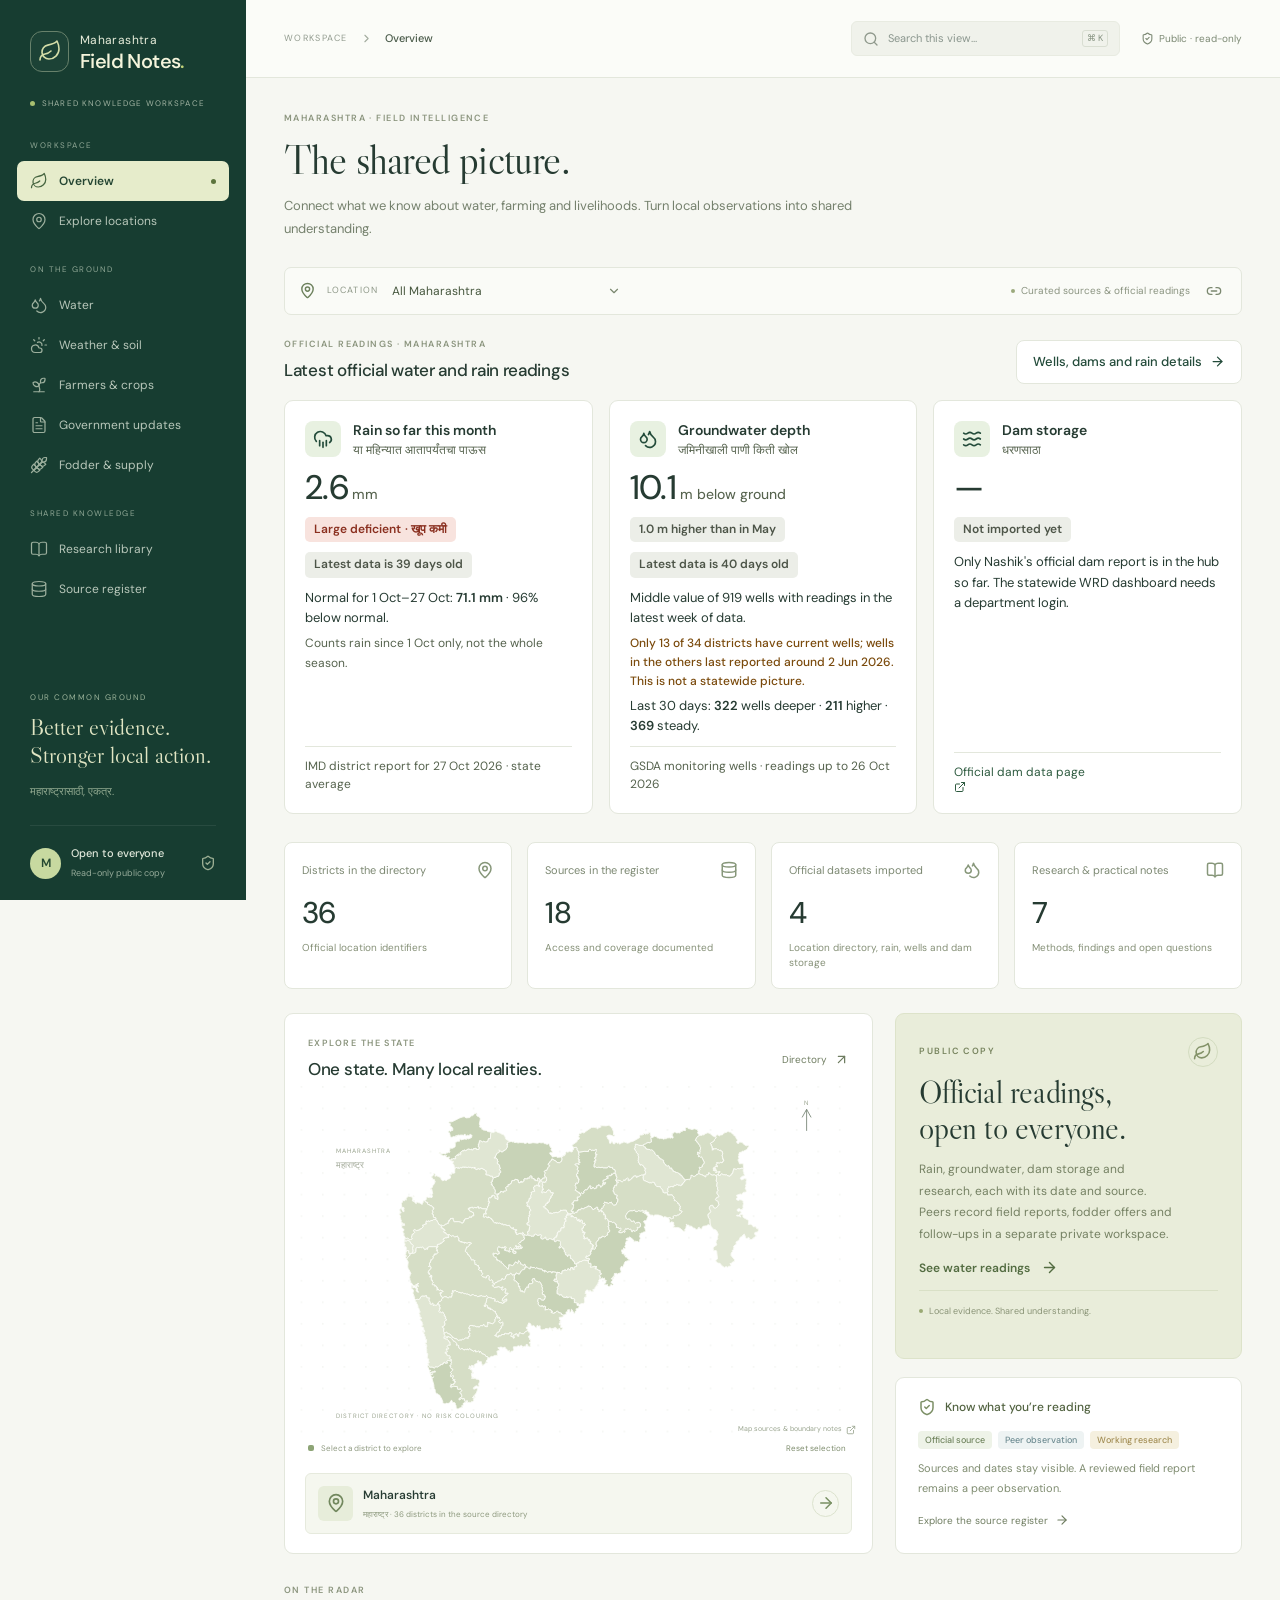
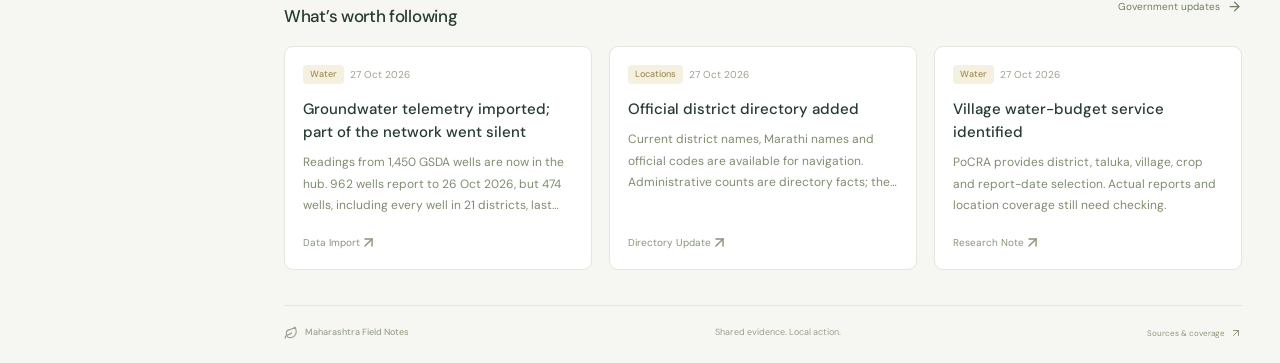
==== index.html @ e56a0c38 "feat: publish read-only Maharashtra Field Notes Static build of the hub with official IMD rainfall (" ====
<!doctype html>
<html lang="en">
  <head>
    <meta charset="utf-8" />
    <meta name="viewport" content="width=device-width, initial-scale=1" />
    <meta name="robots" content="noindex, nofollow" />
    <title>Maharashtra Field Notes · Shared knowledge, local action</title>
    <meta name="description" content="Official rainfall, groundwater and dam readings for Maharashtra districts, with sources, dates and research notes. Read-only public copy." />
    <link rel="icon" href="./favicon.svg" />
    <script type="module" crossorigin src="./assets/index-DJATalsc.js"></script>
    <link rel="stylesheet" crossorigin href="./assets/index-CGIH7r-r.css">
  </head>
  <body class="antialiased">
    <div id="root"></div>
    <noscript>Maharashtra Field Notes needs JavaScript to show its data. The source files are in the data folder.</noscript>
  </body>
</html>
---- assets/index-CGIH7r-r.css ----
@import "https://fonts.googleapis.com/css2?family=DM+Sans:wght@400;450;500;550;600;650;700&family=Libre+Caslon+Display&display=swap";@layer properties{@supports (((-webkit-hyphens:none)) and (not (margin-trim:inline))) or ((-moz-orient:inline) and (not (color:rgb(from red r g b)))){:root,:host{--shimmer-angle:20deg}*,:before,:after,::backdrop{--tw-translate-x:0;--tw-translate-y:0;--tw-translate-z:0;--tw-rotate-x:initial;--tw-rotate-y:initial;--tw-rotate-z:initial;--tw-skew-x:initial;--tw-skew-y:initial;--tw-scroll-snap-strictness:proximity;--tw-space-x-reverse:0;--tw-border-style:solid;--tw-leading:initial;--tw-font-weight:initial;--tw-tracking:initial;--tw-ordinal:initial;--tw-slashed-zero:initial;--tw-numeric-figure:initial;--tw-numeric-spacing:initial;--tw-numeric-fraction:initial;--tw-shadow:0 0 #0000;--tw-shadow-color:initial;--tw-shadow-alpha:100%;--tw-inset-shadow:0 0 #0000;--tw-inset-shadow-color:initial;--tw-inset-shadow-alpha:100%;--tw-ring-color:initial;--tw-ring-shadow:0 0 #0000;--tw-inset-ring-color:initial;--tw-inset-ring-shadow:0 0 #0000;--tw-ring-inset:initial;--tw-ring-offset-width:0px;--tw-ring-offset-color:#fff;--tw-ring-offset-shadow:0 0 #0000;--tw-outline-style:solid;--tw-blur:initial;--tw-brightness:initial;--tw-contrast:initial;--tw-grayscale:initial;--tw-hue-rotate:initial;--tw-invert:initial;--tw-opacity:initial;--tw-saturate:initial;--tw-sepia:initial;--tw-drop-shadow:initial;--tw-drop-shadow-color:initial;--tw-drop-shadow-alpha:100%;--tw-drop-shadow-size:initial;--tw-duration:initial;--tw-ease:initial;--tw-content:"";--tw-scale-x:1;--tw-scale-y:1;--tw-scale-z:1;--tw-animation-delay:0s;--tw-animation-direction:normal;--tw-animation-duration:initial;--tw-animation-fill-mode:none;--tw-animation-iteration-count:1;--tw-enter-blur:0;--tw-enter-opacity:1;--tw-enter-rotate:0;--tw-enter-scale:1;--tw-enter-translate-x:0;--tw-enter-translate-y:0;--tw-exit-blur:0;--tw-exit-opacity:1;--tw-exit-rotate:0;--tw-exit-scale:1;--tw-exit-translate-x:0;--tw-exit-translate-y:0;--scroll-fade-t:0px;--scroll-fade-b:0px;--scroll-fade-s:0px;--scroll-fade-e:0px;--scroll-fade-mask:initial;--shimmer-image:initial;--shimmer-text-fill:initial}}}@layer theme{:root,:host{--font-sans:Arial, Helvetica, sans-serif;--color-black:#000;--color-white:#fff;--spacing:.25rem;--container-xs:20rem;--container-sm:24rem;--container-lg:32rem;--text-xs:.75rem;--text-xs--line-height:calc(1 / .75);--text-sm:.875rem;--text-sm--line-height:calc(1.25 / .875);--text-base:1rem;--text-base--line-height:calc(1.5 / 1);--text-lg:1.125rem;--text-lg--line-height:calc(1.75 / 1.125);--font-weight-normal:400;--font-weight-medium:500;--font-weight-semibold:600;--tracking-tight:-.025em;--tracking-widest:.1em;--leading-tight:1.25;--leading-snug:1.375;--leading-normal:1.5;--leading-relaxed:1.625;--radius-xs:.125rem;--ease-in-out:cubic-bezier(.4, 0, .2, 1);--animate-spin:spin 1s linear infinite;--animate-pulse:pulse 2s cubic-bezier(.4, 0, .6, 1) infinite;--aspect-video:16 / 9;--default-transition-duration:.15s;--default-transition-timing-function:cubic-bezier(.4, 0, .2, 1);--default-font-family:Arial, Helvetica, sans-serif;--default-mono-font-family:ui-monospace, SFMono-Regular, Menlo, Monaco, Consolas, "Liberation Mono", "Courier New", monospace;--color-border:var(--border)}}@layer base{*,:after,:before,::backdrop{box-sizing:border-box;border:0 solid;margin:0;padding:0}::file-selector-button{box-sizing:border-box;border:0 solid;margin:0;padding:0}html,:host{-webkit-text-size-adjust:100%;tab-size:4;line-height:1.5;font-family:var(--default-font-family,ui-sans-serif, system-ui, sans-serif, "Apple Color Emoji", "Segoe UI Emoji", "Segoe UI Symbol", "Noto Color Emoji");font-feature-settings:var(--default-font-feature-settings,normal);font-variation-settings:var(--default-font-variation-settings,normal);-webkit-tap-highlight-color:transparent}hr{height:0;color:inherit;border-top-width:1px}abbr:where([title]){-webkit-text-decoration:underline dotted;text-decoration:underline dotted}h1,h2,h3,h4,h5,h6{font-size:inherit;font-weight:inherit}a{color:inherit;-webkit-text-decoration:inherit;-webkit-text-decoration:inherit;-webkit-text-decoration:inherit;-webkit-text-decoration:inherit;text-decoration:inherit}b,strong{font-weight:bolder}code,kbd,samp,pre{font-family:var(--default-mono-font-family,ui-monospace, SFMono-Regular, Menlo, Monaco, Consolas, "Liberation Mono", "Courier New", monospace);font-feature-settings:var(--default-mono-font-feature-settings,normal);font-variation-settings:var(--default-mono-font-variation-settings,normal);font-size:1em}small{font-size:80%}sub,sup{vertical-align:baseline;font-size:75%;line-height:0;position:relative}sub{bottom:-.25em}sup{top:-.5em}table{text-indent:0;border-color:inherit;border-collapse:collapse}:-moz-focusring{outline:auto}progress{vertical-align:baseline}summary{display:list-item}ol,ul,menu{list-style:none}img,svg,video,canvas,audio,iframe,embed,object{vertical-align:middle;display:block}img,video{max-width:100%;height:auto}button,input,select,optgroup,textarea{font:inherit;font-feature-settings:inherit;font-variation-settings:inherit;letter-spacing:inherit;color:inherit;opacity:1;background-color:#0000;border-radius:0}::file-selector-button{font:inherit;font-feature-settings:inherit;font-variation-settings:inherit;letter-spacing:inherit;color:inherit;opacity:1;background-color:#0000;border-radius:0}:where(select:is([multiple],[size])) optgroup{font-weight:bolder}:where(select:is([multiple],[size])) optgroup option{padding-inline-start:20px}::file-selector-button{margin-inline-end:4px}::placeholder{opacity:1}@supports (not ((-webkit-appearance:-apple-pay-button))) or (contain-intrinsic-size:1px){::placeholder{color:currentColor}@supports (color:color-mix(in lab, red, red)){::placeholder{color:color-mix(in oklab, currentcolor 50%, transparent)}}}textarea{resize:vertical}::-webkit-search-decoration{-webkit-appearance:none}::-webkit-date-and-time-value{min-height:1lh;text-align:inherit}::-webkit-datetime-edit{display:inline-flex}::-webkit-datetime-edit-fields-wrapper{padding:0}::-webkit-datetime-edit{padding-block:0}::-webkit-datetime-edit-year-field{padding-block:0}::-webkit-datetime-edit-month-field{padding-block:0}::-webkit-datetime-edit-day-field{padding-block:0}::-webkit-datetime-edit-hour-field{padding-block:0}::-webkit-datetime-edit-minute-field{padding-block:0}::-webkit-datetime-edit-second-field{padding-block:0}::-webkit-datetime-edit-millisecond-field{padding-block:0}::-webkit-datetime-edit-meridiem-field{padding-block:0}::-webkit-calendar-picker-indicator{line-height:1}:-moz-ui-invalid{box-shadow:none}button,input:where([type=button],[type=reset],[type=submit]){appearance:button}::file-selector-button{appearance:button}::-webkit-inner-spin-button{height:auto}::-webkit-outer-spin-button{height:auto}[hidden]:where(:not([hidden=until-found])){display:none!important}}@layer components;@layer utilities{.\@container\/card-header{container:card-header/inline-size}.\@container\/field-group{container:field-group/inline-size}.pointer-events-none{pointer-events:none}.invisible{visibility:hidden}.visible{visibility:visible}.sr-only{clip-path:inset(50%);white-space:nowrap;border-width:0;width:1px;height:1px;margin:-1px;padding:0;position:absolute;overflow:hidden}.absolute{position:absolute}.fixed{position:fixed}.relative{position:relative}.static{position:static}.inset-0{inset:calc(var(--spacing) * 0)}.inset-x-0{inset-inline:calc(var(--spacing) * 0)}.inset-y-0{inset-block:calc(var(--spacing) * 0)}.inset-s-1\/2{inset-inline-start:50%}.start{inset-inline-start:var(--spacing)}.end{inset-inline-end:var(--spacing)}.-top-12{top:calc(var(--spacing) * -12)}.top-0{top:calc(var(--spacing) * 0)}.top-1\.5{top:calc(var(--spacing) * 1.5)}.top-1\/2{top:50%}.top-3\.5{top:calc(var(--spacing) * 3.5)}.top-4{top:calc(var(--spacing) * 4)}.top-\[1px\]{top:1px}.top-\[50\%\]{top:50%}.top-\[60\%\]{top:60%}.top-full{top:100%}.-right-12{right:calc(var(--spacing) * -12)}.right-0{right:calc(var(--spacing) * 0)}.right-1{right:calc(var(--spacing) * 1)}.right-2{right:calc(var(--spacing) * 2)}.right-3{right:calc(var(--spacing) * 3)}.right-3\.5{right:calc(var(--spacing) * 3.5)}.right-4{right:calc(var(--spacing) * 4)}.-bottom-12{bottom:calc(var(--spacing) * -12)}.bottom-0{bottom:calc(var(--spacing) * 0)}.-left-12{left:calc(var(--spacing) * -12)}.left-0{left:calc(var(--spacing) * 0)}.left-1\/2{left:50%}.left-2{left:calc(var(--spacing) * 2)}.left-3{left:calc(var(--spacing) * 3)}.left-\[50\%\]{left:50%}.isolate{isolation:isolate}.z-10{z-index:10}.z-20{z-index:20}.z-50{z-index:50}.z-\[1\]{z-index:1}.order-first{order:-9999}.order-last{order:9999}.col-start-2{grid-column-start:2}.row-span-2{grid-row:span 2/span 2}.row-start-1{grid-row-start:1}.m-0\!{margin:calc(var(--spacing) * 0)!important}.-mx-1{margin-inline:calc(var(--spacing) * -1)}.mx-2{margin-inline:calc(var(--spacing) * 2)}.mx-3\.5{margin-inline:calc(var(--spacing) * 3.5)}.mx-auto{margin-inline:auto}.-my-2{margin-block:calc(var(--spacing) * -2)}.my-0{margin-block:calc(var(--spacing) * 0)}.my-0\.5{margin-block:calc(var(--spacing) * .5)}.my-1{margin-block:calc(var(--spacing) * 1)}.-mt-4{margin-top:calc(var(--spacing) * -4)}.mt-0\.5{margin-top:calc(var(--spacing) * .5)}.mt-1\.5{margin-top:calc(var(--spacing) * 1.5)}.mt-2{margin-top:calc(var(--spacing) * 2)}.mt-4{margin-top:calc(var(--spacing) * 4)}.mt-auto{margin-top:auto}.mb-2{margin-bottom:calc(var(--spacing) * 2)}.mb-3{margin-bottom:calc(var(--spacing) * 3)}.-ml-1{margin-left:calc(var(--spacing) * -1)}.-ml-4{margin-left:calc(var(--spacing) * -4)}.ml-1{margin-left:calc(var(--spacing) * 1)}.ml-4{margin-left:calc(var(--spacing) * 4)}.ml-auto{margin-left:auto}.line-clamp-1{-webkit-line-clamp:1;-webkit-box-orient:vertical;display:-webkit-box;overflow:hidden}.line-clamp-2{-webkit-line-clamp:2;-webkit-box-orient:vertical;display:-webkit-box;overflow:hidden}.scrollbar-none{scrollbar-width:none}.scrollbar-none::-webkit-scrollbar{display:none}.block{display:block}.flex{display:flex}.grid{display:grid}.hidden{display:none}.inline-flex{display:inline-flex}.table{display:table}.table-caption{display:table-caption}.table-cell{display:table-cell}.table-row{display:table-row}.field-sizing-content{field-sizing:content}.aspect-square{aspect-ratio:1}.aspect-video{aspect-ratio:var(--aspect-video)}.size-\(--cell-size\){width:var(--cell-size);height:var(--cell-size)}.size-2{width:calc(var(--spacing) * 2);height:calc(var(--spacing) * 2)}.size-2\.5{width:calc(var(--spacing) * 2.5);height:calc(var(--spacing) * 2.5)}.size-3{width:calc(var(--spacing) * 3);height:calc(var(--spacing) * 3)}.size-3\.5{width:calc(var(--spacing) * 3.5);height:calc(var(--spacing) * 3.5)}.size-4{width:calc(var(--spacing) * 4);height:calc(var(--spacing) * 4)}.size-6{width:calc(var(--spacing) * 6);height:calc(var(--spacing) * 6)}.size-7{width:calc(var(--spacing) * 7);height:calc(var(--spacing) * 7)}.size-8{width:calc(var(--spacing) * 8);height:calc(var(--spacing) * 8)}.size-9{width:calc(var(--spacing) * 9);height:calc(var(--spacing) * 9)}.size-10{width:calc(var(--spacing) * 10);height:calc(var(--spacing) * 10)}.size-16{width:calc(var(--spacing) * 16);height:calc(var(--spacing) * 16)}.size-auto{width:auto;height:auto}.size-full{width:100%;height:100%}.h-\(--cell-size\){height:var(--cell-size)}.h-1\.5{height:calc(var(--spacing) * 1.5)}.h-2{height:calc(var(--spacing) * 2)}.h-2\.5{height:calc(var(--spacing) * 2.5)}.h-4{height:calc(var(--spacing) * 4)}.h-5{height:calc(var(--spacing) * 5)}.h-6{height:calc(var(--spacing) * 6)}.h-7{height:calc(var(--spacing) * 7)}.h-8{height:calc(var(--spacing) * 8)}.h-9{height:calc(var(--spacing) * 9)}.h-10{height:calc(var(--spacing) * 10)}.h-12{height:calc(var(--spacing) * 12)}.h-\[calc\(--spacing\(5\.5\)\)\]{height:calc(calc(var(--spacing) * 5.5))}.h-\[calc\(100\%-1px\)\]{height:calc(100% - 1px)}.h-\[var\(--radix-navigation-menu-viewport-height\)\]{height:var(--radix-navigation-menu-viewport-height)}.h-\[var\(--radix-select-trigger-height\)\]{height:var(--radix-select-trigger-height)}.h-auto{height:auto}.h-full{height:100%}.h-max{height:max-content}.h-px{height:1px}.h-svh{height:100svh}.max-h-\(--radix-context-menu-content-available-height\){max-height:var(--radix-context-menu-content-available-height)}.max-h-\(--radix-dropdown-menu-content-available-height\){max-height:var(--radix-dropdown-menu-content-available-height)}.max-h-\(--radix-select-content-available-height\){max-height:var(--radix-select-content-available-height)}.max-h-96{max-height:calc(var(--spacing) * 96)}.max-h-\[300px\]{max-height:300px}.max-h-\[min\(calc\(--spacing\(96\)---spacing\(9\)\)\,calc\(var\(--available-height\)---spacing\(9\)\)\)\]{max-height:min(calc(calc(var(--spacing) * 96) - calc(var(--spacing) * 9)), calc(var(--available-height) - calc(var(--spacing) * 9)))}.min-h-0{min-height:calc(var(--spacing) * 0)}.min-h-4{min-height:calc(var(--spacing) * 4)}.min-h-9{min-height:calc(var(--spacing) * 9)}.min-h-16{min-height:calc(var(--spacing) * 16)}.min-h-full{min-height:100%}.min-h-svh{min-height:100svh}.w-\(--anchor-width\){width:var(--anchor-width)}.w-\(--cell-size\){width:var(--cell-size)}.w-\(--sidebar-width\){width:var(--sidebar-width)}.w-0{width:calc(var(--spacing) * 0)}.w-1{width:calc(var(--spacing) * 1)}.w-2{width:calc(var(--spacing) * 2)}.w-2\.5{width:calc(var(--spacing) * 2.5)}.w-3{width:calc(var(--spacing) * 3)}.w-3\/4{width:75%}.w-4{width:calc(var(--spacing) * 4)}.w-5{width:calc(var(--spacing) * 5)}.w-9{width:calc(var(--spacing) * 9)}.w-10{width:calc(var(--spacing) * 10)}.w-24{width:calc(var(--spacing) * 24)}.w-64{width:calc(var(--spacing) * 64)}.w-72{width:calc(var(--spacing) * 72)}.w-\[100px\]{width:100px}.w-auto{width:auto}.w-fit{width:fit-content}.w-full{width:100%}.w-max{width:max-content}.w-px{width:1px}.max-w-\(--available-width\){max-width:var(--available-width)}.max-w-\(--skeleton-width\){max-width:var(--skeleton-width)}.max-w-\[80\%\]{max-width:80%}.max-w-\[calc\(100\%-2rem\)\]{max-width:calc(100% - 2rem)}.max-w-full{max-width:100%}.max-w-max{max-width:max-content}.max-w-sm{max-width:var(--container-sm)}.min-w-\(--cell-size\){min-width:var(--cell-size)}.min-w-0{min-width:calc(var(--spacing) * 0)}.min-w-5{min-width:calc(var(--spacing) * 5)}.min-w-8{min-width:calc(var(--spacing) * 8)}.min-w-9{min-width:calc(var(--spacing) * 9)}.min-w-10{min-width:calc(var(--spacing) * 10)}.min-w-16{min-width:calc(var(--spacing) * 16)}.min-w-40{min-width:calc(var(--spacing) * 40)}.min-w-\[8rem\]{min-width:8rem}.min-w-\[12rem\]{min-width:12rem}.min-w-\[calc\(var\(--anchor-width\)\+--spacing\(7\)\)\]{min-width:calc(var(--anchor-width) + calc(var(--spacing) * 7))}.min-w-\[var\(--radix-select-trigger-width\)\]{min-width:var(--radix-select-trigger-width)}.flex-1{flex:1}.shrink-0{flex-shrink:0}.grow{flex-grow:1}.grow-0{flex-grow:0}.basis-full{flex-basis:100%}.caption-bottom{caption-side:bottom}.border-collapse{border-collapse:collapse}.origin-\(--radix-context-menu-content-transform-origin\){transform-origin:var(--radix-context-menu-content-transform-origin)}.origin-\(--radix-dropdown-menu-content-transform-origin\){transform-origin:var(--radix-dropdown-menu-content-transform-origin)}.origin-\(--radix-hover-card-content-transform-origin\){transform-origin:var(--radix-hover-card-content-transform-origin)}.origin-\(--radix-menubar-content-transform-origin\){transform-origin:var(--radix-menubar-content-transform-origin)}.origin-\(--radix-popover-content-transform-origin\){transform-origin:var(--radix-popover-content-transform-origin)}.origin-\(--radix-select-content-transform-origin\){transform-origin:var(--radix-select-content-transform-origin)}.origin-\(--radix-tooltip-content-transform-origin\){transform-origin:var(--radix-tooltip-content-transform-origin)}.origin-\(--transform-origin\){transform-origin:var(--transform-origin)}.-translate-x-1\/2{--tw-translate-x:calc(calc(1 / 2 * 100%) * -1);translate:var(--tw-translate-x) var(--tw-translate-y)}.-translate-x-px{--tw-translate-x:-1px;translate:var(--tw-translate-x) var(--tw-translate-y)}.translate-x-\[-50\%\]{--tw-translate-x:-50%;translate:var(--tw-translate-x) var(--tw-translate-y)}.translate-x-px{--tw-translate-x:1px;translate:var(--tw-translate-x) var(--tw-translate-y)}.-translate-y-1\/2{--tw-translate-y:calc(calc(1 / 2 * 100%) * -1);translate:var(--tw-translate-x) var(--tw-translate-y)}.-translate-y-3\/4{--tw-translate-y:calc(calc(3 / 4 * 100%) * -1);translate:var(--tw-translate-x) var(--tw-translate-y)}.translate-y-0\.5{--tw-translate-y:calc(var(--spacing) * .5);translate:var(--tw-translate-x) var(--tw-translate-y)}.translate-y-3\/4{--tw-translate-y:calc(3 / 4 * 100%);translate:var(--tw-translate-x) var(--tw-translate-y)}.translate-y-\[-50\%\]{--tw-translate-y:-50%;translate:var(--tw-translate-x) var(--tw-translate-y)}.translate-y-\[calc\(-50\%_-_2px\)\]{--tw-translate-y:calc(-50% - 2px);translate:var(--tw-translate-x) var(--tw-translate-y)}.rotate-45{rotate:45deg}.rotate-90{rotate:90deg}.transform{transform:var(--tw-rotate-x,) var(--tw-rotate-y,) var(--tw-rotate-z,) var(--tw-skew-x,) var(--tw-skew-y,)}.scroll-fade-x{--_scroll-fade-size-s:var(--scroll-fade-s-size,var(--scroll-fade-size,min(12%, calc(var(--spacing) * 10))));--_scroll-fade-size-e:var(--scroll-fade-e-size,var(--scroll-fade-size,min(12%, calc(var(--spacing) * 10))));--scroll-fade-inline:linear-gradient(to right, transparent 0, #000 var(--scroll-fade-s,0px), #000 calc(100% - var(--scroll-fade-e,0px)), transparent 100%)}.scroll-fade-x:where([dir=rtl],[dir=rtl] *){--scroll-fade-inline:linear-gradient(to left, transparent 0, #000 var(--scroll-fade-s,0px), #000 calc(100% - var(--scroll-fade-e,0px)), transparent 100%)}.scroll-fade-x{-webkit-mask-image:var(--scroll-fade-mask,var(--scroll-fade-inline));-webkit-mask-image:var(--scroll-fade-mask,var(--scroll-fade-inline));-webkit-mask-image:var(--scroll-fade-mask,var(--scroll-fade-inline));-webkit-mask-image:var(--scroll-fade-mask,var(--scroll-fade-inline));mask-image:var(--scroll-fade-mask,var(--scroll-fade-inline));-webkit-mask-composite:source-in;-webkit-mask-composite:source-in;-webkit-mask-composite:source-in;-webkit-mask-repeat:no-repeat;mask-repeat:no-repeat;-webkit-mask-composite:source-in;mask-composite:intersect}@supports (animation-timeline:scroll()){.scroll-fade-x{animation:1ms ease-in-out scroll-fade-reveal-s,1ms ease-in-out scroll-fade-reveal-e;animation-timeline:scroll(self inline),scroll(self inline);animation-range:0 var(--scroll-fade-reveal,calc(var(--spacing) * 24)), calc(100% - var(--scroll-fade-reveal,calc(var(--spacing) * 24))) 100%;animation-fill-mode:both}}@supports not (animation-timeline:scroll()){.scroll-fade-x{--scroll-fade-s:var(--_scroll-fade-size-s);--scroll-fade-e:var(--_scroll-fade-size-e)}}.scroll-fade-b{--_scroll-fade-size-b:var(--scroll-fade-b-size,var(--scroll-fade-size,min(12%, calc(var(--spacing) * 10))));--scroll-fade-mask:linear-gradient(to bottom, #000 0, #000 calc(100% - var(--scroll-fade-b,0px)), transparent 100%);-webkit-mask-image:var(--scroll-fade-mask);-webkit-mask-image:var(--scroll-fade-mask);-webkit-mask-image:var(--scroll-fade-mask);-webkit-mask-image:var(--scroll-fade-mask);mask-image:var(--scroll-fade-mask);-webkit-mask-composite:source-in;-webkit-mask-composite:source-in;-webkit-mask-composite:source-in;-webkit-mask-repeat:no-repeat;mask-repeat:no-repeat;-webkit-mask-composite:source-in;mask-composite:intersect}@supports (animation-timeline:scroll()){.scroll-fade-b{animation:1ms ease-in-out scroll-fade-reveal-b;animation-timeline:scroll(self y);animation-range:calc(100% - var(--scroll-fade-reveal,calc(var(--spacing) * 24))) 100%;animation-fill-mode:both}}@supports not (animation-timeline:scroll()){.scroll-fade-b{--scroll-fade-b:var(--_scroll-fade-size-b)}}.animate-caret-blink{animation:1.25s ease-out infinite caret-blink}.animate-in{animation:enter var(--tw-animation-duration,var(--tw-duration,.15s))var(--tw-ease,ease)var(--tw-animation-delay,0s)var(--tw-animation-iteration-count,1)var(--tw-animation-direction,normal)var(--tw-animation-fill-mode,none)}.animate-pulse{animation:var(--animate-pulse)}.animate-spin{animation:var(--animate-spin)}.cursor-default{cursor:default}.cursor-text{cursor:text}.touch-none{touch-action:none}.resize-none{resize:none}.snap-x{scroll-snap-type:x var(--tw-scroll-snap-strictness)}.snap-mandatory{--tw-scroll-snap-strictness:mandatory}.scroll-my-1{scroll-margin-block:calc(var(--spacing) * 1)}.scroll-px-1{scroll-padding-inline:calc(var(--spacing) * 1)}.scroll-py-1{scroll-padding-block:calc(var(--spacing) * 1)}.list-disc{list-style-type:disc}.list-none{list-style-type:none}.appearance-none{appearance:none}.auto-rows-min{grid-auto-rows:min-content}.grid-cols-\[0_1fr\]{grid-template-columns:0 1fr}.grid-rows-\[auto_1fr\]{grid-template-rows:auto 1fr}.grid-rows-\[auto_auto\]{grid-template-rows:auto auto}.flex-col{flex-direction:column}.flex-col-reverse{flex-direction:column-reverse}.flex-row{flex-direction:row}.flex-wrap{flex-wrap:wrap}.place-content-center{place-content:center}.place-items-center{place-items:center}.items-center{align-items:center}.items-end{align-items:flex-end}.items-start{align-items:flex-start}.items-stretch{align-items:stretch}.justify-between{justify-content:space-between}.justify-center{justify-content:center}.justify-start{justify-content:flex-start}.justify-items-start{justify-items:start}.gap-0\.5{gap:calc(var(--spacing) * .5)}.gap-1{gap:calc(var(--spacing) * 1)}.gap-1\.5{gap:calc(var(--spacing) * 1.5)}.gap-2{gap:calc(var(--spacing) * 2)}.gap-2\.5{gap:calc(var(--spacing) * 2.5)}.gap-3{gap:calc(var(--spacing) * 3)}.gap-4{gap:calc(var(--spacing) * 4)}.gap-6{gap:calc(var(--spacing) * 6)}.gap-7{gap:calc(var(--spacing) * 7)}.gap-8{gap:calc(var(--spacing) * 8)}.gap-\[--spacing\(var\(--gap\)\)\]{gap:calc(var(--spacing) * var(--gap))}:where(.-space-x-2>:not(:last-child)){--tw-space-x-reverse:0;margin-inline-start:calc(calc(var(--spacing) * -2) * var(--tw-space-x-reverse));margin-inline-end:calc(calc(var(--spacing) * -2) * calc(1 - var(--tw-space-x-reverse)))}.gap-y-0\.5{row-gap:calc(var(--spacing) * .5)}.self-end{align-self:flex-end}.self-start{align-self:flex-start}.self-stretch{align-self:stretch}.justify-self-end{justify-self:flex-end}.truncate{text-overflow:ellipsis;white-space:nowrap;overflow:hidden}.overflow-auto{overflow:auto}.overflow-hidden{overflow:hidden}.overflow-x-auto{overflow-x:auto}.overflow-x-hidden{overflow-x:hidden}.overflow-y-auto{overflow-y:auto}.overscroll-contain{overscroll-behavior:contain}.overscroll-x-contain{overscroll-behavior-x:contain}.rounded-\[2px\]{border-radius:2px}.rounded-\[4px\]{border-radius:4px}.rounded-\[calc\(var\(--radius\)-5px\)\]{border-radius:calc(var(--radius) - 5px)}.rounded-\[inherit\]{border-radius:inherit}.rounded-full{border-radius:3.40282e38px}.rounded-lg{border-radius:var(--radius)}.rounded-md{border-radius:calc(var(--radius) - 2px)}.rounded-none{border-radius:0}.rounded-sm{border-radius:calc(var(--radius) - 4px)}.rounded-xl{border-radius:calc(var(--radius) + 4px)}.rounded-xs{border-radius:var(--radius-xs)}.rounded-l-md{border-top-left-radius:calc(var(--radius) - 2px);border-bottom-left-radius:calc(var(--radius) - 2px)}.rounded-tl-sm{border-top-left-radius:calc(var(--radius) - 4px)}.rounded-r-md{border-top-right-radius:calc(var(--radius) - 2px);border-bottom-right-radius:calc(var(--radius) - 2px)}.border{border-style:var(--tw-border-style);border-width:1px}.border-0{border-style:var(--tw-border-style);border-width:0}.border-\[1\.5px\]{border-style:var(--tw-border-style);border-width:1.5px}.border-y{border-block-style:var(--tw-border-style);border-block-width:1px}.border-t{border-top-style:var(--tw-border-style);border-top-width:1px}.border-r{border-right-style:var(--tw-border-style);border-right-width:1px}.border-b{border-bottom-style:var(--tw-border-style);border-bottom-width:1px}.border-l{border-left-style:var(--tw-border-style);border-left-width:1px}.border-dashed{--tw-border-style:dashed;border-style:dashed}.border-none{--tw-border-style:none;border-style:none}.border-\(--color-border\){border-color:var(--color-border)}.border-border,.border-border\/50{border-color:var(--border)}@supports (color:color-mix(in lab, red, red)){.border-border\/50{border-color:color-mix(in oklab, var(--border) 50%, transparent)}}.border-input{border-color:var(--input)}.border-primary{border-color:var(--primary)}.border-sidebar-border{border-color:var(--sidebar-border)}.border-transparent{border-color:#0000}.border-t-transparent{border-top-color:#0000}.border-l-transparent{border-left-color:#0000}.bg-\(--color-bg\){background-color:var(--color-bg)}.bg-\[Canvas\]{background-color:canvas}.bg-accent{background-color:var(--accent)}.bg-background{background-color:var(--background)}.bg-black\/50{background-color:#00000080}@supports (color:color-mix(in lab, red, red)){.bg-black\/50{background-color:color-mix(in oklab, var(--color-black) 50%, transparent)}}.bg-border{background-color:var(--border)}.bg-card{background-color:var(--card)}.bg-destructive{background-color:var(--destructive)}.bg-foreground{background-color:var(--foreground)}.bg-input{background-color:var(--input)}.bg-muted,.bg-muted\/50{background-color:var(--muted)}@supports (color:color-mix(in lab, red, red)){.bg-muted\/50{background-color:color-mix(in oklab, var(--muted) 50%, transparent)}}.bg-popover{background-color:var(--popover)}.bg-primary,.bg-primary\/20{background-color:var(--primary)}@supports (color:color-mix(in lab, red, red)){.bg-primary\/20{background-color:color-mix(in oklab, var(--primary) 20%, transparent)}}.bg-secondary{background-color:var(--secondary)}.bg-sidebar{background-color:var(--sidebar)}.bg-sidebar-border{background-color:var(--sidebar-border)}.bg-transparent{background-color:#0000}.bg-white{background-color:var(--color-white)}.bg-clip-padding{background-clip:padding-box}.fill-current{fill:currentColor}.fill-foreground{fill:var(--foreground)}.fill-primary{fill:var(--primary)}.p-0{padding:calc(var(--spacing) * 0)}.p-1{padding:calc(var(--spacing) * 1)}.p-2{padding:calc(var(--spacing) * 2)}.p-3{padding:calc(var(--spacing) * 3)}.p-4{padding:calc(var(--spacing) * 4)}.p-6{padding:calc(var(--spacing) * 6)}.p-\[3px\]{padding:3px}.p-px{padding:1px}.px-\(--cell-size\){padding-inline:var(--cell-size)}.px-1{padding-inline:calc(var(--spacing) * 1)}.px-1\.5{padding-inline:calc(var(--spacing) * 1.5)}.px-2{padding-inline:calc(var(--spacing) * 2)}.px-2\.5{padding-inline:calc(var(--spacing) * 2.5)}.px-3{padding-inline:calc(var(--spacing) * 3)}.px-4{padding-inline:calc(var(--spacing) * 4)}.px-6{padding-inline:calc(var(--spacing) * 6)}.py-0\.5{padding-block:calc(var(--spacing) * .5)}.py-1{padding-block:calc(var(--spacing) * 1)}.py-1\.5{padding-block:calc(var(--spacing) * 1.5)}.py-2{padding-block:calc(var(--spacing) * 2)}.py-3{padding-block:calc(var(--spacing) * 3)}.py-4{padding-block:calc(var(--spacing) * 4)}.py-6{padding-block:calc(var(--spacing) * 6)}.pt-0{padding-top:calc(var(--spacing) * 0)}.pt-3{padding-top:calc(var(--spacing) * 3)}.pt-4{padding-top:calc(var(--spacing) * 4)}.pr-1{padding-right:calc(var(--spacing) * 1)}.pr-2{padding-right:calc(var(--spacing) * 2)}.pr-2\.5{padding-right:calc(var(--spacing) * 2.5)}.pr-3{padding-right:calc(var(--spacing) * 3)}.pr-8{padding-right:calc(var(--spacing) * 8)}.pr-9{padding-right:calc(var(--spacing) * 9)}.pb-2{padding-bottom:calc(var(--spacing) * 2)}.pb-3{padding-bottom:calc(var(--spacing) * 3)}.pb-4{padding-bottom:calc(var(--spacing) * 4)}.pl-2{padding-left:calc(var(--spacing) * 2)}.pl-3{padding-left:calc(var(--spacing) * 3)}.pl-4{padding-left:calc(var(--spacing) * 4)}.pl-8{padding-left:calc(var(--spacing) * 8)}.text-center{text-align:center}.text-left{text-align:left}.align-middle{vertical-align:middle}.font-mono{font-family:ui-monospace,SFMono-Regular,Menlo,Monaco,Consolas,Liberation Mono,Courier New,monospace}.font-sans{font-family:Arial,Helvetica,sans-serif}.text-base{font-size:var(--text-base);line-height:var(--tw-leading,var(--text-base--line-height))}.text-lg{font-size:var(--text-lg);line-height:var(--tw-leading,var(--text-lg--line-height))}.text-sm{font-size:var(--text-sm);line-height:var(--tw-leading,var(--text-sm--line-height))}.text-sm\/relaxed{font-size:var(--text-sm);line-height:var(--leading-relaxed)}.text-xs{font-size:var(--text-xs);line-height:var(--tw-leading,var(--text-xs--line-height))}.text-\[0\.8rem\]{font-size:.8rem}.leading-none{--tw-leading:1;line-height:1}.leading-normal{--tw-leading:var(--leading-normal);line-height:var(--leading-normal)}.leading-relaxed{--tw-leading:var(--leading-relaxed);line-height:var(--leading-relaxed)}.leading-snug{--tw-leading:var(--leading-snug);line-height:var(--leading-snug)}.leading-tight{--tw-leading:var(--leading-tight);line-height:var(--leading-tight)}.font-medium{--tw-font-weight:var(--font-weight-medium);font-weight:var(--font-weight-medium)}.font-normal{--tw-font-weight:var(--font-weight-normal);font-weight:var(--font-weight-normal)}.font-semibold{--tw-font-weight:var(--font-weight-semibold);font-weight:var(--font-weight-semibold)}.tracking-tight{--tw-tracking:var(--tracking-tight);letter-spacing:var(--tracking-tight)}.tracking-widest{--tw-tracking:var(--tracking-widest);letter-spacing:var(--tracking-widest)}.text-balance{text-wrap:balance}.break-words,.wrap-break-word{overflow-wrap:break-word}.whitespace-normal{white-space:normal}.whitespace-nowrap{white-space:nowrap}.text-\[CanvasText\]{color:canvastext}.text-accent-foreground{color:var(--accent-foreground)}.text-background{color:var(--background)}.text-card-foreground{color:var(--card-foreground)}.text-current{color:currentColor}.text-destructive{color:var(--destructive)}.text-foreground,.text-foreground\/60{color:var(--foreground)}@supports (color:color-mix(in lab, red, red)){.text-foreground\/60{color:color-mix(in oklab, var(--foreground) 60%, transparent)}}.text-muted-foreground{color:var(--muted-foreground)}.text-popover-foreground{color:var(--popover-foreground)}.text-primary{color:var(--primary)}.text-primary-foreground{color:var(--primary-foreground)}.text-secondary-foreground{color:var(--secondary-foreground)}.text-sidebar-foreground,.text-sidebar-foreground\/70{color:var(--sidebar-foreground)}@supports (color:color-mix(in lab, red, red)){.text-sidebar-foreground\/70{color:color-mix(in oklab, var(--sidebar-foreground) 70%, transparent)}}.text-white{color:var(--color-white)}.tabular-nums{--tw-numeric-spacing:tabular-nums;font-variant-numeric:var(--tw-ordinal,) var(--tw-slashed-zero,) var(--tw-numeric-figure,) var(--tw-numeric-spacing,) var(--tw-numeric-fraction,)}.underline-offset-4{text-underline-offset:4px}.antialiased{-webkit-font-smoothing:antialiased;-moz-osx-font-smoothing:grayscale}.opacity-0{opacity:0}.opacity-50{opacity:.5}.opacity-60{opacity:.6}.opacity-70{opacity:.7}.shadow{--tw-shadow:0 1px 3px 0 var(--tw-shadow-color,#0000001a), 0 1px 2px -1px var(--tw-shadow-color,#0000001a);box-shadow:var(--tw-inset-shadow), var(--tw-inset-ring-shadow), var(--tw-ring-offset-shadow), var(--tw-ring-shadow), var(--tw-shadow)}.shadow-\[0_0_0_1px_var\(--sidebar-border\)\]{--tw-shadow:0 0 0 1px var(--tw-shadow-color,var(--sidebar-border));box-shadow:var(--tw-inset-shadow), var(--tw-inset-ring-shadow), var(--tw-ring-offset-shadow), var(--tw-ring-shadow), var(--tw-shadow)}.shadow-lg{--tw-shadow:0 10px 15px -3px var(--tw-shadow-color,#0000001a), 0 4px 6px -4px var(--tw-shadow-color,#0000001a);box-shadow:var(--tw-inset-shadow), var(--tw-inset-ring-shadow), var(--tw-ring-offset-shadow), var(--tw-ring-shadow), var(--tw-shadow)}.shadow-md{--tw-shadow:0 4px 6px -1px var(--tw-shadow-color,#0000001a), 0 2px 4px -2px var(--tw-shadow-color,#0000001a);box-shadow:var(--tw-inset-shadow), var(--tw-inset-ring-shadow), var(--tw-ring-offset-shadow), var(--tw-ring-shadow), var(--tw-shadow)}.shadow-none{--tw-shadow:0 0 #0000;box-shadow:var(--tw-inset-shadow), var(--tw-inset-ring-shadow), var(--tw-ring-offset-shadow), var(--tw-ring-shadow), var(--tw-shadow)}.shadow-sm{--tw-shadow:0 1px 3px 0 var(--tw-shadow-color,#0000001a), 0 1px 2px -1px var(--tw-shadow-color,#0000001a);box-shadow:var(--tw-inset-shadow), var(--tw-inset-ring-shadow), var(--tw-ring-offset-shadow), var(--tw-ring-shadow), var(--tw-shadow)}.shadow-xl{--tw-shadow:0 20px 25px -5px var(--tw-shadow-color,#0000001a), 0 8px 10px -6px var(--tw-shadow-color,#0000001a);box-shadow:var(--tw-inset-shadow), var(--tw-inset-ring-shadow), var(--tw-ring-offset-shadow), var(--tw-ring-shadow), var(--tw-shadow)}.shadow-xs{--tw-shadow:0 1px 2px 0 var(--tw-shadow-color,#0000000d);box-shadow:var(--tw-inset-shadow), var(--tw-inset-ring-shadow), var(--tw-ring-offset-shadow), var(--tw-ring-shadow), var(--tw-shadow)}.ring-0{--tw-ring-shadow:var(--tw-ring-inset,) 0 0 0 calc(0px + var(--tw-ring-offset-width)) var(--tw-ring-color,currentcolor);box-shadow:var(--tw-inset-shadow), var(--tw-inset-ring-shadow), var(--tw-ring-offset-shadow), var(--tw-ring-shadow), var(--tw-shadow)}.ring-1{--tw-ring-shadow:var(--tw-ring-inset,) 0 0 0 calc(1px + var(--tw-ring-offset-width)) var(--tw-ring-color,currentcolor);box-shadow:var(--tw-inset-shadow), var(--tw-inset-ring-shadow), var(--tw-ring-offset-shadow), var(--tw-ring-shadow), var(--tw-shadow)}.ring-2{--tw-ring-shadow:var(--tw-ring-inset,) 0 0 0 calc(2px + var(--tw-ring-offset-width)) var(--tw-ring-color,currentcolor);box-shadow:var(--tw-inset-shadow), var(--tw-inset-ring-shadow), var(--tw-ring-offset-shadow), var(--tw-ring-shadow), var(--tw-shadow)}.ring-3{--tw-ring-shadow:var(--tw-ring-inset,) 0 0 0 calc(3px + var(--tw-ring-offset-width)) var(--tw-ring-color,currentcolor);box-shadow:var(--tw-inset-shadow), var(--tw-inset-ring-shadow), var(--tw-ring-offset-shadow), var(--tw-ring-shadow), var(--tw-shadow)}.ring-background{--tw-ring-color:var(--background)}.ring-card{--tw-ring-color:var(--card)}.ring-foreground\/10{--tw-ring-color:var(--foreground)}@supports (color:color-mix(in lab, red, red)){.ring-foreground\/10{--tw-ring-color:color-mix(in oklab, var(--foreground) 10%, transparent)}}.ring-ring\/50{--tw-ring-color:var(--ring)}@supports (color:color-mix(in lab, red, red)){.ring-ring\/50{--tw-ring-color:color-mix(in oklab, var(--ring) 50%, transparent)}}.ring-sidebar-ring{--tw-ring-color:var(--sidebar-ring)}.ring-offset-background{--tw-ring-offset-color:var(--background)}.outline-hidden{--tw-outline-style:none;outline-style:none}@media (forced-colors:active){.outline-hidden{outline-offset:2px;outline:2px solid #0000}}.outline{outline-style:var(--tw-outline-style);outline-width:1px}.filter{filter:var(--tw-blur,) var(--tw-brightness,) var(--tw-contrast,) var(--tw-grayscale,) var(--tw-hue-rotate,) var(--tw-invert,) var(--tw-saturate,) var(--tw-sepia,) var(--tw-drop-shadow,)}.transition{transition-property:color,background-color,border-color,outline-color,text-decoration-color,fill,stroke,--tw-gradient-from,--tw-gradient-via,--tw-gradient-to,opacity,box-shadow,transform,translate,scale,rotate,filter,-webkit-backdrop-filter,backdrop-filter,display,content-visibility,overlay,pointer-events;transition-timing-function:var(--tw-ease,var(--default-transition-timing-function));transition-duration:var(--tw-duration,var(--default-transition-duration))}.transition-\[color\,box-shadow\]{transition-property:color,box-shadow;transition-timing-function:var(--tw-ease,var(--default-transition-timing-function));transition-duration:var(--tw-duration,var(--default-transition-duration))}.transition-\[left\,right\,width\]{transition-property:left,right,width;transition-timing-function:var(--tw-ease,var(--default-transition-timing-function));transition-duration:var(--tw-duration,var(--default-transition-duration))}.transition-\[margin\,opacity\]{transition-property:margin,opacity;transition-timing-function:var(--tw-ease,var(--default-transition-timing-function));transition-duration:var(--tw-duration,var(--default-transition-duration))}.transition-\[translate\,scale\,opacity\]{transition-property:translate,scale,opacity;transition-timing-function:var(--tw-ease,var(--default-transition-timing-function));transition-duration:var(--tw-duration,var(--default-transition-duration))}.transition-\[width\,height\,padding\]{transition-property:width,height,padding;transition-timing-function:var(--tw-ease,var(--default-transition-timing-function));transition-duration:var(--tw-duration,var(--default-transition-duration))}.transition-\[width\]{transition-property:width;transition-timing-function:var(--tw-ease,var(--default-transition-timing-function));transition-duration:var(--tw-duration,var(--default-transition-duration))}.transition-all{transition-property:all;transition-timing-function:var(--tw-ease,var(--default-transition-timing-function));transition-duration:var(--tw-duration,var(--default-transition-duration))}.transition-colors{transition-property:color,background-color,border-color,outline-color,text-decoration-color,fill,stroke,--tw-gradient-from,--tw-gradient-via,--tw-gradient-to;transition-timing-function:var(--tw-ease,var(--default-transition-timing-function));transition-duration:var(--tw-duration,var(--default-transition-duration))}.transition-opacity{transition-property:opacity;transition-timing-function:var(--tw-ease,var(--default-transition-timing-function));transition-duration:var(--tw-duration,var(--default-transition-duration))}.transition-shadow{transition-property:box-shadow;transition-timing-function:var(--tw-ease,var(--default-transition-timing-function));transition-duration:var(--tw-duration,var(--default-transition-duration))}.transition-transform{transition-property:transform,translate,scale,rotate;transition-timing-function:var(--tw-ease,var(--default-transition-timing-function));transition-duration:var(--tw-duration,var(--default-transition-duration))}.transition-none{transition-property:none}.duration-100{--tw-duration:.1s;transition-duration:.1s}.duration-200{--tw-duration:.2s;transition-duration:.2s}.duration-300{--tw-duration:.3s;transition-duration:.3s}.duration-1000{--tw-duration:1s;transition-duration:1s}.ease-in-out{--tw-ease:var(--ease-in-out);transition-timing-function:var(--ease-in-out)}.ease-linear{--tw-ease:linear;transition-timing-function:linear}.contain-content{contain:content}.fade-in-0{--tw-enter-opacity:0}.outline-none{--tw-outline-style:none;outline-style:none}.select-none{-webkit-user-select:none;user-select:none}.zoom-in-95{--tw-enter-scale:.95}.\[--cell-size\:--spacing\(8\)\]{--cell-size:calc(var(--spacing) * 8)}.\[contain-intrinsic-size\:auto_10rem\]{contain-intrinsic-size:auto 10rem}.\[content-visibility\:auto\]{content-visibility:auto}.running{animation-play-state:running}.scrollbar-gutter-stable{scrollbar-gutter:stable}.scrollbar-thin{scrollbar-width:thin}.group-focus-within\/menu-item\:opacity-100:is(:where(.group\/menu-item):focus-within *){opacity:1}@media (hover:hover){.group-hover\/menu-item\:opacity-100:is(:where(.group\/menu-item):hover *){opacity:1}}.group-has-data-\[sidebar\=menu-action\]\/menu-item\:pr-8:is(:where(.group\/menu-item):has([data-sidebar=menu-action]) *){padding-right:calc(var(--spacing) * 8)}.group-has-data-\[size\=lg\]\/avatar-group\:size-10:is(:where(.group\/avatar-group):has([data-size=lg]) *){width:calc(var(--spacing) * 10);height:calc(var(--spacing) * 10)}.group-has-data-\[size\=sm\]\/avatar-group\:size-6:is(:where(.group\/avatar-group):has([data-size=sm]) *){width:calc(var(--spacing) * 6);height:calc(var(--spacing) * 6)}.group-has-data-\[slot\=combobox-clear\]\/input-group\:hidden:is(:where(.group\/input-group):has([data-slot=combobox-clear]) *){display:none}.group-has-data-\[slot\=message-footer\]\/message\:-translate-y-8:is(:where(.group\/message):has([data-slot=message-footer]) *){--tw-translate-y:calc(var(--spacing) * -8);translate:var(--tw-translate-x) var(--tw-translate-y)}.group-has-data-\[variant\=ghost\]\/message\:px-0:is(:where(.group\/message):has([data-variant=ghost]) *){padding-inline:calc(var(--spacing) * 0)}.group-has-\[\[data-orientation\=horizontal\]\]\/field\:text-balance:is(:where(.group\/field):has([data-orientation=horizontal]) *){text-wrap:balance}.group-has-\[\[data-slot\=item-description\]\]\/item\:translate-y-0\.5:is(:where(.group\/item):has([data-slot=item-description]) *){--tw-translate-y:calc(var(--spacing) * .5);translate:var(--tw-translate-x) var(--tw-translate-y)}.group-has-\[\[data-slot\=item-description\]\]\/item\:self-start:is(:where(.group\/item):has([data-slot=item-description]) *){align-self:flex-start}.group-has-\[\>input\]\/input-group\:pt-2\.5:is(:where(.group\/input-group):has(>input) *){padding-top:calc(var(--spacing) * 2.5)}.group-has-\[\>input\]\/input-group\:pb-2\.5:is(:where(.group\/input-group):has(>input) *){padding-bottom:calc(var(--spacing) * 2.5)}.group-data-empty\/combobox-content\:flex:is(:where(.group\/combobox-content)[data-empty] *){display:flex}.group-data-\[align\=end\]\/bubble\:self-end:is(:where(.group\/bubble)[data-align=end] *){align-self:flex-end}.group-data-\[align\=end\]\/message\:justify-end:is(:where(.group\/message)[data-align=end] *){justify-content:flex-end}.group-data-\[align\=end\]\/message\:self-end:is(:where(.group\/message)[data-align=end] *){align-self:flex-end}.group-data-\[collapsible\=icon\]\:-mt-8:is(:where(.group)[data-collapsible=icon] *){margin-top:calc(var(--spacing) * -8)}.group-data-\[collapsible\=icon\]\:hidden:is(:where(.group)[data-collapsible=icon] *){display:none}.group-data-\[collapsible\=icon\]\:size-8\!:is(:where(.group)[data-collapsible=icon] *){width:calc(var(--spacing) * 8)!important;height:calc(var(--spacing) * 8)!important}.group-data-\[collapsible\=icon\]\:w-\(--sidebar-width-icon\):is(:where(.group)[data-collapsible=icon] *){width:var(--sidebar-width-icon)}.group-data-\[collapsible\=icon\]\:w-\[calc\(var\(--sidebar-width-icon\)\+\(--spacing\(4\)\)\)\]:is(:where(.group)[data-collapsible=icon] *){width:calc(var(--sidebar-width-icon) + (calc(var(--spacing) * 4)))}.group-data-\[collapsible\=icon\]\:w-\[calc\(var\(--sidebar-width-icon\)\+\(--spacing\(4\)\)\+2px\)\]:is(:where(.group)[data-collapsible=icon] *){width:calc(var(--sidebar-width-icon) + (calc(var(--spacing) * 4)) + 2px)}.group-data-\[collapsible\=icon\]\:overflow-hidden:is(:where(.group)[data-collapsible=icon] *){overflow:hidden}.group-data-\[collapsible\=icon\]\:p-0\!:is(:where(.group)[data-collapsible=icon] *){padding:calc(var(--spacing) * 0)!important}.group-data-\[collapsible\=icon\]\:p-2\!:is(:where(.group)[data-collapsible=icon] *){padding:calc(var(--spacing) * 2)!important}.group-data-\[collapsible\=icon\]\:opacity-0:is(:where(.group)[data-collapsible=icon] *){opacity:0}.group-data-\[collapsible\=offcanvas\]\:right-\[calc\(var\(--sidebar-width\)\*-1\)\]:is(:where(.group)[data-collapsible=offcanvas] *){right:calc(var(--sidebar-width) * -1)}.group-data-\[collapsible\=offcanvas\]\:left-\[calc\(var\(--sidebar-width\)\*-1\)\]:is(:where(.group)[data-collapsible=offcanvas] *){left:calc(var(--sidebar-width) * -1)}.group-data-\[collapsible\=offcanvas\]\:w-0:is(:where(.group)[data-collapsible=offcanvas] *){width:calc(var(--spacing) * 0)}.group-data-\[collapsible\=offcanvas\]\:translate-x-0:is(:where(.group)[data-collapsible=offcanvas] *){--tw-translate-x:calc(var(--spacing) * 0);translate:var(--tw-translate-x) var(--tw-translate-y)}.group-data-\[disabled\=true\]\:pointer-events-none:is(:where(.group)[data-disabled=true] *){pointer-events:none}.group-data-\[disabled\=true\]\:opacity-50:is(:where(.group)[data-disabled=true] *),.group-data-\[disabled\=true\]\/field\:opacity-50:is(:where(.group\/field)[data-disabled=true] *),.group-data-\[disabled\=true\]\/input-group\:opacity-50:is(:where(.group\/input-group)[data-disabled=true] *){opacity:.5}.group-data-\[focused\=true\]\/day\:relative:is(:where(.group\/day)[data-focused=true] *){position:relative}.group-data-\[focused\=true\]\/day\:z-10:is(:where(.group\/day)[data-focused=true] *){z-index:10}.group-data-\[focused\=true\]\/day\:border-ring:is(:where(.group\/day)[data-focused=true] *){border-color:var(--ring)}.group-data-\[focused\=true\]\/day\:ring-\[3px\]:is(:where(.group\/day)[data-focused=true] *){--tw-ring-shadow:var(--tw-ring-inset,) 0 0 0 calc(3px + var(--tw-ring-offset-width)) var(--tw-ring-color,currentcolor);box-shadow:var(--tw-inset-shadow), var(--tw-inset-ring-shadow), var(--tw-ring-offset-shadow), var(--tw-ring-shadow), var(--tw-shadow)}.group-data-\[focused\=true\]\/day\:ring-ring\/50:is(:where(.group\/day)[data-focused=true] *){--tw-ring-color:var(--ring)}@supports (color:color-mix(in lab, red, red)){.group-data-\[focused\=true\]\/day\:ring-ring\/50:is(:where(.group\/day)[data-focused=true] *){--tw-ring-color:color-mix(in oklab, var(--ring) 50%, transparent)}}.group-data-\[orientation\=horizontal\]\/tabs\:h-9:is(:where(.group\/tabs)[data-orientation=horizontal] *){height:calc(var(--spacing) * 9)}.group-data-\[orientation\=vertical\]\/attachment\:absolute:is(:where(.group\/attachment)[data-orientation=vertical] *){position:absolute}.group-data-\[orientation\=vertical\]\/attachment\:top-3:is(:where(.group\/attachment)[data-orientation=vertical] *){top:calc(var(--spacing) * 3)}.group-data-\[orientation\=vertical\]\/attachment\:right-3:is(:where(.group\/attachment)[data-orientation=vertical] *){right:calc(var(--spacing) * 3)}.group-data-\[orientation\=vertical\]\/attachment\:w-full:is(:where(.group\/attachment)[data-orientation=vertical] *){width:100%}.group-data-\[orientation\=vertical\]\/attachment\:gap-1:is(:where(.group\/attachment)[data-orientation=vertical] *){gap:calc(var(--spacing) * 1)}.group-data-\[orientation\=vertical\]\/attachment\:px-1:is(:where(.group\/attachment)[data-orientation=vertical] *){padding-inline:calc(var(--spacing) * 1)}.group-data-\[orientation\=vertical\]\/tabs\:h-fit:is(:where(.group\/tabs)[data-orientation=vertical] *){height:fit-content}.group-data-\[orientation\=vertical\]\/tabs\:w-full:is(:where(.group\/tabs)[data-orientation=vertical] *){width:100%}.group-data-\[orientation\=vertical\]\/tabs\:flex-col:is(:where(.group\/tabs)[data-orientation=vertical] *){flex-direction:column}.group-data-\[orientation\=vertical\]\/tabs\:justify-start:is(:where(.group\/tabs)[data-orientation=vertical] *){justify-content:flex-start}.group-data-\[side\=left\]\:-right-4:is(:where(.group)[data-side=left] *){right:calc(var(--spacing) * -4)}.group-data-\[side\=left\]\:border-r:is(:where(.group)[data-side=left] *){border-right-style:var(--tw-border-style);border-right-width:1px}.group-data-\[side\=right\]\:left-0:is(:where(.group)[data-side=right] *){left:calc(var(--spacing) * 0)}.group-data-\[side\=right\]\:rotate-180:is(:where(.group)[data-side=right] *){rotate:180deg}.group-data-\[side\=right\]\:border-l:is(:where(.group)[data-side=right] *){border-left-style:var(--tw-border-style);border-left-width:1px}.group-data-\[size\=default\]\/avatar\:size-2\.5:is(:where(.group\/avatar)[data-size=default] *){width:calc(var(--spacing) * 2.5);height:calc(var(--spacing) * 2.5)}.group-data-\[size\=default\]\/switch\:size-4:is(:where(.group\/switch)[data-size=default] *){width:calc(var(--spacing) * 4);height:calc(var(--spacing) * 4)}.group-data-\[size\=lg\]\/avatar\:size-3:is(:where(.group\/avatar)[data-size=lg] *){width:calc(var(--spacing) * 3);height:calc(var(--spacing) * 3)}.group-data-\[size\=sm\]\/alert-dialog-content\:grid:is(:where(.group\/alert-dialog-content)[data-size=sm] *){display:grid}.group-data-\[size\=sm\]\/alert-dialog-content\:grid-cols-2:is(:where(.group\/alert-dialog-content)[data-size=sm] *){grid-template-columns:repeat(2,minmax(0,1fr))}.group-data-\[size\=sm\]\/attachment\:w-8:is(:where(.group\/attachment)[data-size=sm] *){width:calc(var(--spacing) * 8)}.group-data-\[size\=sm\]\/avatar\:size-2:is(:where(.group\/avatar)[data-size=sm] *){width:calc(var(--spacing) * 2);height:calc(var(--spacing) * 2)}.group-data-\[size\=sm\]\/avatar\:text-xs:is(:where(.group\/avatar)[data-size=sm] *){font-size:var(--text-xs);line-height:var(--tw-leading,var(--text-xs--line-height))}.group-data-\[size\=sm\]\/switch\:size-3:is(:where(.group\/switch)[data-size=sm] *){width:calc(var(--spacing) * 3);height:calc(var(--spacing) * 3)}.group-data-\[size\=xs\]\/attachment\:w-7:is(:where(.group\/attachment)[data-size=xs] *){width:calc(var(--spacing) * 7)}.group-data-\[size\=xs\]\/attachment\:rounded-md:is(:where(.group\/attachment)[data-size=xs] *){border-radius:calc(var(--radius) - 2px)}.group-data-\[state\=done\]\/attachment\:opacity-100:is(:where(.group\/attachment)[data-state=done] *){opacity:1}.group-data-\[state\=error\]\/attachment\:bg-destructive\/10:is(:where(.group\/attachment)[data-state=error] *){background-color:var(--destructive)}@supports (color:color-mix(in lab, red, red)){.group-data-\[state\=error\]\/attachment\:bg-destructive\/10:is(:where(.group\/attachment)[data-state=error] *){background-color:color-mix(in oklab, var(--destructive) 10%, transparent)}}.group-data-\[state\=error\]\/attachment\:text-destructive:is(:where(.group\/attachment)[data-state=error] *),.group-data-\[state\=error\]\/attachment\:text-destructive\/80:is(:where(.group\/attachment)[data-state=error] *){color:var(--destructive)}@supports (color:color-mix(in lab, red, red)){.group-data-\[state\=error\]\/attachment\:text-destructive\/80:is(:where(.group\/attachment)[data-state=error] *){color:color-mix(in oklab, var(--destructive) 80%, transparent)}}.group-data-\[state\=idle\]\/attachment\:opacity-100:is(:where(.group\/attachment)[data-state=idle] *){opacity:1}.group-data-\[state\=open\]\:rotate-180:is(:where(.group)[data-state=open] *){rotate:180deg}.group-data-\[state\=processing\]\/attachment\:shimmer:is(:where(.group\/attachment)[data-state=processing] *){--_spread:var(--shimmer-spread,calc(3ch + 40px));--_base:currentColor;--_highlight:var(--shimmer-color,oklch(from currentColor l c h / calc(alpha* .2)));background-image:var(--shimmer-image,linear-gradient(calc(90deg + var(--shimmer-angle)), var(--_base) calc(50% - var(--_spread)), var(--_highlight) calc(50% - var(--_spread) * .5), var(--_highlight) 50%, var(--_highlight) calc(50% + var(--_spread) * .5), var(--_base) calc(50% + var(--_spread))))}@supports (color:color-mix(in lab, red, red)){.group-data-\[state\=processing\]\/attachment\:shimmer:is(:where(.group\/attachment)[data-state=processing] *){background-image:var(--shimmer-image,linear-gradient(calc(90deg + var(--shimmer-angle)), var(--_base) calc(50% - var(--_spread)), color-mix(in oklch, var(--_highlight), var(--_base) 50%) calc(50% - var(--_spread) * .5), var(--_highlight) 50%, color-mix(in oklch, var(--_highlight), var(--_base) 50%) calc(50% + var(--_spread) * .5), var(--_base) calc(50% + var(--_spread))))}}.group-data-\[state\=processing\]\/attachment\:shimmer:is(:where(.group\/attachment)[data-state=processing] *){background-repeat:no-repeat;background-size:calc(200% + var(--_spread) * 2) 100%;-webkit-text-fill-color:var(--shimmer-text-fill,transparent);animation:tw-shimmer var(--shimmer-duration,2s) linear infinite;background-position:0 0;-webkit-background-clip:text;background-clip:text}@media (prefers-color-scheme:dark){.group-data-\[state\=processing\]\/attachment\:shimmer:is(:where(.group\/attachment)[data-state=processing] *){--_highlight:var(--shimmer-color,oklch(from currentColor max(.8, calc(l + .4)) c h / calc(alpha + .4)))}}.group-data-\[state\=processing\]\/attachment\:shimmer:is(:where(.group\/attachment)[data-state=processing] *):where([dir=rtl],[dir=rtl] *){animation-direction:reverse}.group-data-\[state\=uploading\]\/attachment\:shimmer:is(:where(.group\/attachment)[data-state=uploading] *){--_spread:var(--shimmer-spread,calc(3ch + 40px));--_base:currentColor;--_highlight:var(--shimmer-color,oklch(from currentColor l c h / calc(alpha* .2)));background-image:var(--shimmer-image,linear-gradient(calc(90deg + var(--shimmer-angle)), var(--_base) calc(50% - var(--_spread)), var(--_highlight) calc(50% - var(--_spread) * .5), var(--_highlight) 50%, var(--_highlight) calc(50% + var(--_spread) * .5), var(--_base) calc(50% + var(--_spread))))}@supports (color:color-mix(in lab, red, red)){.group-data-\[state\=uploading\]\/attachment\:shimmer:is(:where(.group\/attachment)[data-state=uploading] *){background-image:var(--shimmer-image,linear-gradient(calc(90deg + var(--shimmer-angle)), var(--_base) calc(50% - var(--_spread)), color-mix(in oklch, var(--_highlight), var(--_base) 50%) calc(50% - var(--_spread) * .5), var(--_highlight) 50%, color-mix(in oklch, var(--_highlight), var(--_base) 50%) calc(50% + var(--_spread) * .5), var(--_base) calc(50% + var(--_spread))))}}.group-data-\[state\=uploading\]\/attachment\:shimmer:is(:where(.group\/attachment)[data-state=uploading] *){background-repeat:no-repeat;background-size:calc(200% + var(--_spread) * 2) 100%;-webkit-text-fill-color:var(--shimmer-text-fill,transparent);animation:tw-shimmer var(--shimmer-duration,2s) linear infinite;background-position:0 0;-webkit-background-clip:text;background-clip:text}@media (prefers-color-scheme:dark){.group-data-\[state\=uploading\]\/attachment\:shimmer:is(:where(.group\/attachment)[data-state=uploading] *){--_highlight:var(--shimmer-color,oklch(from currentColor max(.8, calc(l + .4)) c h / calc(alpha + .4)))}}.group-data-\[state\=uploading\]\/attachment\:shimmer:is(:where(.group\/attachment)[data-state=uploading] *):where([dir=rtl],[dir=rtl] *){animation-direction:reverse}.group-data-\[variant\=floating\]\:rounded-lg:is(:where(.group)[data-variant=floating] *){border-radius:var(--radius)}.group-data-\[variant\=floating\]\:border:is(:where(.group)[data-variant=floating] *){border-style:var(--tw-border-style);border-width:1px}.group-data-\[variant\=floating\]\:border-sidebar-border:is(:where(.group)[data-variant=floating] *){border-color:var(--sidebar-border)}.group-data-\[variant\=floating\]\:shadow-sm:is(:where(.group)[data-variant=floating] *){--tw-shadow:0 1px 3px 0 var(--tw-shadow-color,#0000001a), 0 1px 2px -1px var(--tw-shadow-color,#0000001a);box-shadow:var(--tw-inset-shadow), var(--tw-inset-ring-shadow), var(--tw-ring-offset-shadow), var(--tw-ring-shadow), var(--tw-shadow)}.group-data-\[variant\=line\]\/tabs-list\:bg-transparent:is(:where(.group\/tabs-list)[data-variant=line] *){background-color:#0000}.group-data-\[variant\=outline\]\/field-group\:-mb-2:is(:where(.group\/field-group)[data-variant=outline] *){margin-bottom:calc(var(--spacing) * -2)}.group-data-\[variant\=separator\]\/marker\:flex-none:is(:where(.group\/marker)[data-variant=separator] *){flex:none}.group-data-\[variant\=separator\]\/marker\:text-center:is(:where(.group\/marker)[data-variant=separator] *){text-align:center}.group-data-\[vaul-drawer-direction\=bottom\]\/drawer-content\:block:is(:where(.group\/drawer-content)[data-vaul-drawer-direction=bottom] *){display:block}.group-data-\[vaul-drawer-direction\=bottom\]\/drawer-content\:text-center:is(:where(.group\/drawer-content)[data-vaul-drawer-direction=bottom] *),.group-data-\[vaul-drawer-direction\=top\]\/drawer-content\:text-center:is(:where(.group\/drawer-content)[data-vaul-drawer-direction=top] *){text-align:center}.group-data-\[viewport\=false\]\/navigation-menu\:top-full:is(:where(.group\/navigation-menu)[data-viewport=false] *){top:100%}.group-data-\[viewport\=false\]\/navigation-menu\:mt-1\.5:is(:where(.group\/navigation-menu)[data-viewport=false] *){margin-top:calc(var(--spacing) * 1.5)}.group-data-\[viewport\=false\]\/navigation-menu\:overflow-hidden:is(:where(.group\/navigation-menu)[data-viewport=false] *){overflow:hidden}.group-data-\[viewport\=false\]\/navigation-menu\:rounded-md:is(:where(.group\/navigation-menu)[data-viewport=false] *){border-radius:calc(var(--radius) - 2px)}.group-data-\[viewport\=false\]\/navigation-menu\:border:is(:where(.group\/navigation-menu)[data-viewport=false] *){border-style:var(--tw-border-style);border-width:1px}.group-data-\[viewport\=false\]\/navigation-menu\:bg-popover:is(:where(.group\/navigation-menu)[data-viewport=false] *){background-color:var(--popover)}.group-data-\[viewport\=false\]\/navigation-menu\:text-popover-foreground:is(:where(.group\/navigation-menu)[data-viewport=false] *){color:var(--popover-foreground)}.group-data-\[viewport\=false\]\/navigation-menu\:shadow:is(:where(.group\/navigation-menu)[data-viewport=false] *){--tw-shadow:0 1px 3px 0 var(--tw-shadow-color,#0000001a), 0 1px 2px -1px var(--tw-shadow-color,#0000001a);box-shadow:var(--tw-inset-shadow), var(--tw-inset-ring-shadow), var(--tw-ring-offset-shadow), var(--tw-ring-shadow), var(--tw-shadow)}.group-data-\[viewport\=false\]\/navigation-menu\:duration-200:is(:where(.group\/navigation-menu)[data-viewport=false] *){--tw-duration:.2s;transition-duration:.2s}@media (hover:hover){.peer-hover\/menu-button\:text-sidebar-accent-foreground:is(:where(.peer\/menu-button):hover~*){color:var(--sidebar-accent-foreground)}}.peer-disabled\:cursor-not-allowed:is(:where(.peer):disabled~*){cursor:not-allowed}.peer-disabled\:opacity-50:is(:where(.peer):disabled~*){opacity:.5}.peer-data-\[active\=true\]\/menu-button\:text-sidebar-accent-foreground:is(:where(.peer\/menu-button)[data-active=true]~*){color:var(--sidebar-accent-foreground)}.peer-data-\[size\=default\]\/menu-button\:top-1\.5:is(:where(.peer\/menu-button)[data-size=default]~*){top:calc(var(--spacing) * 1.5)}.peer-data-\[size\=lg\]\/menu-button\:top-2\.5:is(:where(.peer\/menu-button)[data-size=lg]~*){top:calc(var(--spacing) * 2.5)}.peer-data-\[size\=sm\]\/menu-button\:top-1:is(:where(.peer\/menu-button)[data-size=sm]~*){top:calc(var(--spacing) * 1)}.selection\:bg-primary ::selection{background-color:var(--primary)}.selection\:bg-primary::selection{background-color:var(--primary)}.selection\:text-primary-foreground ::selection{color:var(--primary-foreground)}.selection\:text-primary-foreground::selection{color:var(--primary-foreground)}.file\:inline-flex::file-selector-button{display:inline-flex}.file\:h-7::file-selector-button{height:calc(var(--spacing) * 7)}.file\:border-0::file-selector-button{border-style:var(--tw-border-style);border-width:0}.file\:bg-transparent::file-selector-button{background-color:#0000}.file\:text-sm::file-selector-button{font-size:var(--text-sm);line-height:var(--tw-leading,var(--text-sm--line-height))}.file\:font-medium::file-selector-button{--tw-font-weight:var(--font-weight-medium);font-weight:var(--font-weight-medium)}.file\:text-foreground::file-selector-button{color:var(--foreground)}.placeholder\:text-muted-foreground::placeholder{color:var(--muted-foreground)}.before\:mr-1:before{content:var(--tw-content);margin-right:calc(var(--spacing) * 1)}.before\:h-px:before{content:var(--tw-content);height:1px}.before\:min-w-0:before{content:var(--tw-content);min-width:calc(var(--spacing) * 0)}.before\:flex-1:before{content:var(--tw-content);flex:1}.before\:bg-border:before{content:var(--tw-content);background-color:var(--border)}.after\:absolute:after{content:var(--tw-content);position:absolute}.after\:-inset-2:after{content:var(--tw-content);inset:calc(var(--spacing) * -2)}.after\:inset-y-0:after{content:var(--tw-content);inset-block:calc(var(--spacing) * 0)}.after\:left-1\/2:after{content:var(--tw-content);left:50%}.after\:ml-1:after{content:var(--tw-content);margin-left:calc(var(--spacing) * 1)}.after\:h-px:after{content:var(--tw-content);height:1px}.after\:w-1:after{content:var(--tw-content);width:calc(var(--spacing) * 1)}.after\:w-\[2px\]:after{content:var(--tw-content);width:2px}.after\:min-w-0:after{content:var(--tw-content);min-width:calc(var(--spacing) * 0)}.after\:flex-1:after{content:var(--tw-content);flex:1}.after\:-translate-x-1\/2:after{content:var(--tw-content);--tw-translate-x:calc(calc(1 / 2 * 100%) * -1);translate:var(--tw-translate-x) var(--tw-translate-y)}.after\:bg-border:after{content:var(--tw-content);background-color:var(--border)}.after\:bg-foreground:after{content:var(--tw-content);background-color:var(--foreground)}.after\:opacity-0:after{content:var(--tw-content);opacity:0}.after\:transition-opacity:after{content:var(--tw-content);transition-property:opacity;transition-timing-function:var(--tw-ease,var(--default-transition-timing-function));transition-duration:var(--tw-duration,var(--default-transition-duration))}.group-data-\[collapsible\=offcanvas\]\:after\:left-full:is(:where(.group)[data-collapsible=offcanvas] *):after{content:var(--tw-content);left:100%}.group-data-\[orientation\=horizontal\]\/tabs\:after\:inset-x-0:is(:where(.group\/tabs)[data-orientation=horizontal] *):after{content:var(--tw-content);inset-inline:calc(var(--spacing) * 0)}.group-data-\[orientation\=horizontal\]\/tabs\:after\:bottom-\[-5px\]:is(:where(.group\/tabs)[data-orientation=horizontal] *):after{content:var(--tw-content);bottom:-5px}.group-data-\[orientation\=horizontal\]\/tabs\:after\:h-0\.5:is(:where(.group\/tabs)[data-orientation=horizontal] *):after{content:var(--tw-content);height:calc(var(--spacing) * .5)}.group-data-\[orientation\=vertical\]\/tabs\:after\:inset-y-0:is(:where(.group\/tabs)[data-orientation=vertical] *):after{content:var(--tw-content);inset-block:calc(var(--spacing) * 0)}.group-data-\[orientation\=vertical\]\/tabs\:after\:-right-1:is(:where(.group\/tabs)[data-orientation=vertical] *):after{content:var(--tw-content);right:calc(var(--spacing) * -1)}.group-data-\[orientation\=vertical\]\/tabs\:after\:w-0\.5:is(:where(.group\/tabs)[data-orientation=vertical] *):after{content:var(--tw-content);width:calc(var(--spacing) * .5)}.first\:rounded-l-md:first-child{border-top-left-radius:calc(var(--radius) - 2px);border-bottom-left-radius:calc(var(--radius) - 2px)}.first\:border-l:first-child{border-left-style:var(--tw-border-style);border-left-width:1px}.last\:mt-0:last-child{margin-top:calc(var(--spacing) * 0)}.last\:rounded-r-md:last-child{border-top-right-radius:calc(var(--radius) - 2px);border-bottom-right-radius:calc(var(--radius) - 2px)}.last\:border-b-0:last-child{border-bottom-style:var(--tw-border-style);border-bottom-width:0}.focus-within\:border-ring:focus-within{border-color:var(--ring)}.focus-within\:ring-1:focus-within{--tw-ring-shadow:var(--tw-ring-inset,) 0 0 0 calc(1px + var(--tw-ring-offset-width)) var(--tw-ring-color,currentcolor);box-shadow:var(--tw-inset-shadow), var(--tw-inset-ring-shadow), var(--tw-ring-offset-shadow), var(--tw-ring-shadow), var(--tw-shadow)}.focus-within\:ring-\[3px\]:focus-within{--tw-ring-shadow:var(--tw-ring-inset,) 0 0 0 calc(3px + var(--tw-ring-offset-width)) var(--tw-ring-color,currentcolor);box-shadow:var(--tw-inset-shadow), var(--tw-inset-ring-shadow), var(--tw-ring-offset-shadow), var(--tw-ring-shadow), var(--tw-shadow)}.focus-within\:ring-ring\/50:focus-within{--tw-ring-color:var(--ring)}@supports (color:color-mix(in lab, red, red)){.focus-within\:ring-ring\/50:focus-within{--tw-ring-color:color-mix(in oklab, var(--ring) 50%, transparent)}}@media (hover:hover){.hover\:bg-accent:hover{background-color:var(--accent)}.hover\:bg-destructive\/90:hover{background-color:var(--destructive)}@supports (color:color-mix(in lab, red, red)){.hover\:bg-destructive\/90:hover{background-color:color-mix(in oklab, var(--destructive) 90%, transparent)}}.hover\:bg-muted:hover,.hover\:bg-muted\/50:hover{background-color:var(--muted)}@supports (color:color-mix(in lab, red, red)){.hover\:bg-muted\/50:hover{background-color:color-mix(in oklab, var(--muted) 50%, transparent)}}.hover\:bg-primary\/90:hover{background-color:var(--primary)}@supports (color:color-mix(in lab, red, red)){.hover\:bg-primary\/90:hover{background-color:color-mix(in oklab, var(--primary) 90%, transparent)}}.hover\:bg-secondary\/80:hover{background-color:var(--secondary)}@supports (color:color-mix(in lab, red, red)){.hover\:bg-secondary\/80:hover{background-color:color-mix(in oklab, var(--secondary) 80%, transparent)}}.hover\:bg-sidebar-accent:hover{background-color:var(--sidebar-accent)}.hover\:text-accent-foreground:hover{color:var(--accent-foreground)}.hover\:text-foreground:hover{color:var(--foreground)}.hover\:text-muted-foreground:hover{color:var(--muted-foreground)}.hover\:text-sidebar-accent-foreground:hover{color:var(--sidebar-accent-foreground)}.hover\:underline:hover{text-decoration-line:underline}.hover\:opacity-100:hover{opacity:1}.hover\:shadow-\[0_0_0_1px_var\(--sidebar-accent\)\]:hover{--tw-shadow:0 0 0 1px var(--tw-shadow-color,var(--sidebar-accent));box-shadow:var(--tw-inset-shadow), var(--tw-inset-ring-shadow), var(--tw-ring-offset-shadow), var(--tw-ring-shadow), var(--tw-shadow)}.hover\:ring-4:hover{--tw-ring-shadow:var(--tw-ring-inset,) 0 0 0 calc(4px + var(--tw-ring-offset-width)) var(--tw-ring-color,currentcolor);box-shadow:var(--tw-inset-shadow), var(--tw-inset-ring-shadow), var(--tw-ring-offset-shadow), var(--tw-ring-shadow), var(--tw-shadow)}.hover\:group-data-\[collapsible\=offcanvas\]\:bg-sidebar:hover:is(:where(.group)[data-collapsible=offcanvas] *){background-color:var(--sidebar)}.hover\:after\:bg-sidebar-border:hover:after{content:var(--tw-content);background-color:var(--sidebar-border)}}.focus\:z-10:focus{z-index:10}.focus\:bg-accent:focus{background-color:var(--accent)}.focus\:text-accent-foreground:focus{color:var(--accent-foreground)}.focus\:ring-2:focus{--tw-ring-shadow:var(--tw-ring-inset,) 0 0 0 calc(2px + var(--tw-ring-offset-width)) var(--tw-ring-color,currentcolor);box-shadow:var(--tw-inset-shadow), var(--tw-inset-ring-shadow), var(--tw-ring-offset-shadow), var(--tw-ring-shadow), var(--tw-shadow)}.focus\:ring-ring:focus{--tw-ring-color:var(--ring)}.focus\:ring-offset-2:focus{--tw-ring-offset-width:2px;--tw-ring-offset-shadow:var(--tw-ring-inset,) 0 0 0 var(--tw-ring-offset-width) var(--tw-ring-offset-color)}.focus\:outline-hidden:focus{--tw-outline-style:none;outline-style:none}@media (forced-colors:active){.focus\:outline-hidden:focus{outline-offset:2px;outline:2px solid #0000}}.focus-visible\:z-10:focus-visible{z-index:10}.focus-visible\:border-ring:focus-visible{border-color:var(--ring)}.focus-visible\:ring-0:focus-visible{--tw-ring-shadow:var(--tw-ring-inset,) 0 0 0 calc(0px + var(--tw-ring-offset-width)) var(--tw-ring-color,currentcolor);box-shadow:var(--tw-inset-shadow), var(--tw-inset-ring-shadow), var(--tw-ring-offset-shadow), var(--tw-ring-shadow), var(--tw-shadow)}.focus-visible\:ring-1:focus-visible{--tw-ring-shadow:var(--tw-ring-inset,) 0 0 0 calc(1px + var(--tw-ring-offset-width)) var(--tw-ring-color,currentcolor);box-shadow:var(--tw-inset-shadow), var(--tw-inset-ring-shadow), var(--tw-ring-offset-shadow), var(--tw-ring-shadow), var(--tw-shadow)}.focus-visible\:ring-2:focus-visible{--tw-ring-shadow:var(--tw-ring-inset,) 0 0 0 calc(2px + var(--tw-ring-offset-width)) var(--tw-ring-color,currentcolor);box-shadow:var(--tw-inset-shadow), var(--tw-inset-ring-shadow), var(--tw-ring-offset-shadow), var(--tw-ring-shadow), var(--tw-shadow)}.focus-visible\:ring-4:focus-visible{--tw-ring-shadow:var(--tw-ring-inset,) 0 0 0 calc(4px + var(--tw-ring-offset-width)) var(--tw-ring-color,currentcolor);box-shadow:var(--tw-inset-shadow), var(--tw-inset-ring-shadow), var(--tw-ring-offset-shadow), var(--tw-ring-shadow), var(--tw-shadow)}.focus-visible\:ring-\[3px\]:focus-visible{--tw-ring-shadow:var(--tw-ring-inset,) 0 0 0 calc(3px + var(--tw-ring-offset-width)) var(--tw-ring-color,currentcolor);box-shadow:var(--tw-inset-shadow), var(--tw-inset-ring-shadow), var(--tw-ring-offset-shadow), var(--tw-ring-shadow), var(--tw-shadow)}.focus-visible\:ring-destructive\/20:focus-visible{--tw-ring-color:var(--destructive)}@supports (color:color-mix(in lab, red, red)){.focus-visible\:ring-destructive\/20:focus-visible{--tw-ring-color:color-mix(in oklab, var(--destructive) 20%, transparent)}}.focus-visible\:ring-ring:focus-visible,.focus-visible\:ring-ring\/50:focus-visible{--tw-ring-color:var(--ring)}@supports (color:color-mix(in lab, red, red)){.focus-visible\:ring-ring\/50:focus-visible{--tw-ring-color:color-mix(in oklab, var(--ring) 50%, transparent)}}.focus-visible\:ring-offset-1:focus-visible{--tw-ring-offset-width:1px;--tw-ring-offset-shadow:var(--tw-ring-inset,) 0 0 0 var(--tw-ring-offset-width) var(--tw-ring-offset-color)}.focus-visible\:outline-hidden:focus-visible{--tw-outline-style:none;outline-style:none}@media (forced-colors:active){.focus-visible\:outline-hidden:focus-visible{outline-offset:2px;outline:2px solid #0000}}.focus-visible\:outline-1:focus-visible{outline-style:var(--tw-outline-style);outline-width:1px}.focus-visible\:outline-ring:focus-visible{outline-color:var(--ring)}.active\:bg-sidebar-accent:active{background-color:var(--sidebar-accent)}.active\:text-sidebar-accent-foreground:active{color:var(--sidebar-accent-foreground)}.disabled\:pointer-events-none:disabled{pointer-events:none}.disabled\:cursor-not-allowed:disabled{cursor:not-allowed}.disabled\:opacity-50:disabled{opacity:.5}:where([data-side=left]) .in-data-\[side\=left\]\:cursor-w-resize{cursor:w-resize}:where([data-side=right]) .in-data-\[side\=right\]\:cursor-e-resize{cursor:e-resize}.has-focus\:border-ring:has(:focus){border-color:var(--ring)}.has-focus\:ring-\[3px\]:has(:focus){--tw-ring-shadow:var(--tw-ring-inset,) 0 0 0 calc(3px + var(--tw-ring-offset-width)) var(--tw-ring-color,currentcolor);box-shadow:var(--tw-inset-shadow), var(--tw-inset-ring-shadow), var(--tw-ring-offset-shadow), var(--tw-ring-shadow), var(--tw-shadow)}.has-focus\:ring-ring\/50:has(:focus){--tw-ring-color:var(--ring)}@supports (color:color-mix(in lab, red, red)){.has-focus\:ring-ring\/50:has(:focus){--tw-ring-color:color-mix(in oklab, var(--ring) 50%, transparent)}}.has-disabled\:pointer-events-none:has(:disabled){pointer-events:none}.has-disabled\:cursor-not-allowed:has(:disabled){cursor:not-allowed}.has-disabled\:opacity-50:has(:disabled){opacity:.5}.has-aria-expanded\:bg-muted\/50:has([aria-expanded=true]){background-color:var(--muted)}@supports (color:color-mix(in lab, red, red)){.has-aria-expanded\:bg-muted\/50:has([aria-expanded=true]){background-color:color-mix(in oklab, var(--muted) 50%, transparent)}}.has-aria-invalid\:border-destructive:has([aria-invalid=true]){border-color:var(--destructive)}.has-aria-invalid\:ring-\[3px\]:has([aria-invalid=true]){--tw-ring-shadow:var(--tw-ring-inset,) 0 0 0 calc(3px + var(--tw-ring-offset-width)) var(--tw-ring-color,currentcolor);box-shadow:var(--tw-inset-shadow), var(--tw-inset-ring-shadow), var(--tw-ring-offset-shadow), var(--tw-ring-shadow), var(--tw-shadow)}.has-aria-invalid\:ring-destructive\/20:has([aria-invalid=true]){--tw-ring-color:var(--destructive)}@supports (color:color-mix(in lab, red, red)){.has-aria-invalid\:ring-destructive\/20:has([aria-invalid=true]){--tw-ring-color:color-mix(in oklab, var(--destructive) 20%, transparent)}}.has-data-\[slot\=alert-dialog-media\]\:grid-rows-\[auto_auto_1fr\]:has([data-slot=alert-dialog-media]){grid-template-rows:auto auto 1fr}.has-data-\[slot\=alert-dialog-media\]\:gap-x-6:has([data-slot=alert-dialog-media]){column-gap:calc(var(--spacing) * 6)}.has-data-\[slot\=attachment-content\]\:w-30:has([data-slot=attachment-content]){width:calc(var(--spacing) * 30)}.has-data-\[slot\=attachment-content\]\:px-1\.5:has([data-slot=attachment-content]){padding-inline:calc(var(--spacing) * 1.5)}.has-data-\[slot\=attachment-content\]\:px-2:has([data-slot=attachment-content]){padding-inline:calc(var(--spacing) * 2)}.has-data-\[slot\=attachment-content\]\:px-2\.5:has([data-slot=attachment-content]){padding-inline:calc(var(--spacing) * 2.5)}.has-data-\[slot\=attachment-content\]\:py-1:has([data-slot=attachment-content]){padding-block:calc(var(--spacing) * 1)}.has-data-\[slot\=attachment-content\]\:py-1\.5:has([data-slot=attachment-content]){padding-block:calc(var(--spacing) * 1.5)}.has-data-\[slot\=attachment-content\]\:py-2:has([data-slot=attachment-content]){padding-block:calc(var(--spacing) * 2)}.has-data-\[slot\=attachment-media\]\:p-1:has([data-slot=attachment-media]){padding:calc(var(--spacing) * 1)}.has-data-\[slot\=attachment-media\]\:p-1\.5:has([data-slot=attachment-media]){padding:calc(var(--spacing) * 1.5)}.has-data-\[slot\=attachment-media\]\:p-2:has([data-slot=attachment-media]){padding:calc(var(--spacing) * 2)}.has-data-\[slot\=card-action\]\:grid-cols-\[1fr_auto\]:has([data-slot=card-action]){grid-template-columns:1fr auto}.has-data-\[slot\=combobox-chip\]\:px-1\.5:has([data-slot=combobox-chip]){padding-inline:calc(var(--spacing) * 1.5)}.has-data-\[slot\=combobox-chip-remove\]\:pr-0:has([data-slot=combobox-chip-remove]){padding-right:calc(var(--spacing) * 0)}.has-data-\[state\=checked\]\:border-primary:has([data-state=checked]){border-color:var(--primary)}.has-data-\[state\=checked\]\:bg-primary\/5:has([data-state=checked]){background-color:var(--primary)}@supports (color:color-mix(in lab, red, red)){.has-data-\[state\=checked\]\:bg-primary\/5:has([data-state=checked]){background-color:color-mix(in oklab, var(--primary) 5%, transparent)}}.has-data-\[variant\=inset\]\:bg-sidebar:has([data-variant=inset]){background-color:var(--sidebar)}.has-\[\[data-slot\=input-group-control\]\:focus-visible\]\:border-ring:has([data-slot=input-group-control]:focus-visible){border-color:var(--ring)}.has-\[\[data-slot\=input-group-control\]\:focus-visible\]\:ring-\[3px\]:has([data-slot=input-group-control]:focus-visible){--tw-ring-shadow:var(--tw-ring-inset,) 0 0 0 calc(3px + var(--tw-ring-offset-width)) var(--tw-ring-color,currentcolor);box-shadow:var(--tw-inset-shadow), var(--tw-inset-ring-shadow), var(--tw-ring-offset-shadow), var(--tw-ring-shadow), var(--tw-shadow)}.has-\[\[data-slot\=input-group-control\]\:focus-visible\]\:ring-ring\/50:has([data-slot=input-group-control]:focus-visible){--tw-ring-color:var(--ring)}@supports (color:color-mix(in lab, red, red)){.has-\[\[data-slot\=input-group-control\]\:focus-visible\]\:ring-ring\/50:has([data-slot=input-group-control]:focus-visible){--tw-ring-color:color-mix(in oklab, var(--ring) 50%, transparent)}}.has-\[\[data-slot\]\[aria-invalid\=true\]\]\:border-destructive:has([data-slot][aria-invalid=true]){border-color:var(--destructive)}.has-\[\[data-slot\]\[aria-invalid\=true\]\]\:ring-destructive\/20:has([data-slot][aria-invalid=true]){--tw-ring-color:var(--destructive)}@supports (color:color-mix(in lab, red, red)){.has-\[\[data-slot\]\[aria-invalid\=true\]\]\:ring-destructive\/20:has([data-slot][aria-invalid=true]){--tw-ring-color:color-mix(in oklab, var(--destructive) 20%, transparent)}}.has-\[button\]\:p-0:has(:is(button)){padding:calc(var(--spacing) * 0)}.has-\[select\:disabled\]\:opacity-50:has(:is(select:disabled)){opacity:.5}.has-\[\>\[data-align\=block-end\]\]\:h-auto:has(>[data-align=block-end]){height:auto}.has-\[\>\[data-align\=block-end\]\]\:flex-col:has(>[data-align=block-end]){flex-direction:column}.has-\[\>\[data-align\=block-start\]\]\:h-auto:has(>[data-align=block-start]){height:auto}.has-\[\>\[data-align\=block-start\]\]\:flex-col:has(>[data-align=block-start]){flex-direction:column}.has-\[\>\[data-slot\=button-group\]\]\:gap-2:has(>[data-slot=button-group]){gap:calc(var(--spacing) * 2)}.has-\[\>\[data-slot\=checkbox-group\]\]\:gap-3:has(>[data-slot=checkbox-group]){gap:calc(var(--spacing) * 3)}.has-\[\>\[data-slot\=field-content\]\]\:items-start:has(>[data-slot=field-content]){align-items:flex-start}.has-\[\>\[data-slot\=field\]\]\:w-full:has(>[data-slot=field]){width:100%}.has-\[\>\[data-slot\=field\]\]\:flex-col:has(>[data-slot=field]){flex-direction:column}.has-\[\>\[data-slot\=field\]\]\:rounded-md:has(>[data-slot=field]){border-radius:calc(var(--radius) - 2px)}.has-\[\>\[data-slot\=field\]\]\:border:has(>[data-slot=field]){border-style:var(--tw-border-style);border-width:1px}.has-\[\>\[data-slot\=radio-group\]\]\:gap-3:has(>[data-slot=radio-group]){gap:calc(var(--spacing) * 3)}@media (hover:hover){.has-\[\>a\,\>button\]\:hover\:bg-muted\/50:has(>a,>button):hover{background-color:var(--muted)}@supports (color:color-mix(in lab, red, red)){.has-\[\>a\,\>button\]\:hover\:bg-muted\/50:has(>a,>button):hover{background-color:color-mix(in oklab, var(--muted) 50%, transparent)}}}.has-\[\>button\]\:mr-\[-0\.45rem\]:has(>button){margin-right:-.45rem}.has-\[\>button\]\:ml-\[-0\.45rem\]:has(>button){margin-left:-.45rem}.has-\[\>kbd\]\:mr-\[-0\.35rem\]:has(>kbd){margin-right:-.35rem}.has-\[\>kbd\]\:ml-\[-0\.35rem\]:has(>kbd){margin-left:-.35rem}.has-\[\>svg\]\:grid-cols-\[calc\(var\(--spacing\)\*4\)_1fr\]:has(>svg){grid-template-columns:calc(var(--spacing) * 4) 1fr}.has-\[\>svg\]\:gap-x-3:has(>svg){column-gap:calc(var(--spacing) * 3)}.has-\[\>svg\]\:p-0:has(>svg){padding:calc(var(--spacing) * 0)}.has-\[\>svg\]\:px-1\.5:has(>svg){padding-inline:calc(var(--spacing) * 1.5)}.has-\[\>svg\]\:px-2:has(>svg){padding-inline:calc(var(--spacing) * 2)}.has-\[\>svg\]\:px-2\.5:has(>svg){padding-inline:calc(var(--spacing) * 2.5)}.has-\[\>svg\]\:px-3:has(>svg){padding-inline:calc(var(--spacing) * 3)}.has-\[\>svg\]\:px-4:has(>svg){padding-inline:calc(var(--spacing) * 4)}.has-\[\>textarea\]\:h-auto:has(>textarea){height:auto}.aria-disabled\:pointer-events-none[aria-disabled=true]{pointer-events:none}.aria-disabled\:opacity-50[aria-disabled=true]{opacity:.5}.aria-invalid\:border-destructive[aria-invalid=true]{border-color:var(--destructive)}.aria-invalid\:ring-destructive\/20[aria-invalid=true]{--tw-ring-color:var(--destructive)}@supports (color:color-mix(in lab, red, red)){.aria-invalid\:ring-destructive\/20[aria-invalid=true]{--tw-ring-color:color-mix(in oklab, var(--destructive) 20%, transparent)}}.aria-selected\:text-muted-foreground[aria-selected=true]{color:var(--muted-foreground)}.aria-\[orientation\=horizontal\]\:h-px[aria-orientation=horizontal]{height:1px}.aria-\[orientation\=horizontal\]\:w-full[aria-orientation=horizontal]{width:100%}.aria-\[orientation\=horizontal\]\:after\:left-0[aria-orientation=horizontal]:after{content:var(--tw-content);left:calc(var(--spacing) * 0)}.aria-\[orientation\=horizontal\]\:after\:h-1[aria-orientation=horizontal]:after{content:var(--tw-content);height:calc(var(--spacing) * 1)}.aria-\[orientation\=horizontal\]\:after\:w-full[aria-orientation=horizontal]:after{content:var(--tw-content);width:100%}.aria-\[orientation\=horizontal\]\:after\:translate-x-0[aria-orientation=horizontal]:after{content:var(--tw-content);--tw-translate-x:calc(var(--spacing) * 0);translate:var(--tw-translate-x) var(--tw-translate-y)}.aria-\[orientation\=horizontal\]\:after\:-translate-y-1\/2[aria-orientation=horizontal]:after{content:var(--tw-content);--tw-translate-y:calc(calc(1 / 2 * 100%) * -1);translate:var(--tw-translate-x) var(--tw-translate-y)}.aria-\[orientation\=vertical\]\:flex-col[aria-orientation=vertical]{flex-direction:column}.data-autoscrolling\:scrollbar-none[data-autoscrolling]{scrollbar-width:none}.data-autoscrolling\:scrollbar-none[data-autoscrolling]::-webkit-scrollbar{display:none}.data-empty\:p-0[data-empty]{padding:calc(var(--spacing) * 0)}.data-highlighted\:bg-accent[data-highlighted]{background-color:var(--accent)}.data-highlighted\:text-accent-foreground[data-highlighted]{color:var(--accent-foreground)}.data-pressed\:bg-transparent[data-pressed]{background-color:#0000}:is(.group-data-\[align\=end\]\/message\:\*\:data-slot\:self-end:is(:where(.group\/message)[data-align=end] *)>*)[data-slot]{align-self:flex-end}.data-\[active\=false\]\:pointer-events-none[data-active=false]{pointer-events:none}.data-\[active\=false\]\:scale-95[data-active=false]{--tw-scale-x:95%;--tw-scale-y:95%;--tw-scale-z:95%;scale:var(--tw-scale-x) var(--tw-scale-y)}.data-\[active\=false\]\:opacity-0[data-active=false]{opacity:0}.data-\[active\=false\]\:duration-400[data-active=false]{--tw-duration:.4s;transition-duration:.4s}.data-\[active\=false\]\:ease-\[cubic-bezier\(0\.7\,0\,0\.84\,0\)\][data-active=false]{--tw-ease:cubic-bezier(.7,0,.84,0);transition-timing-function:cubic-bezier(.7,0,.84,0)}.data-\[active\=true\]\:z-10[data-active=true]{z-index:10}.data-\[active\=true\]\:translate-y-0[data-active=true]{--tw-translate-y:calc(var(--spacing) * 0);translate:var(--tw-translate-x) var(--tw-translate-y)}.data-\[active\=true\]\:scale-100[data-active=true]{--tw-scale-x:100%;--tw-scale-y:100%;--tw-scale-z:100%;scale:var(--tw-scale-x) var(--tw-scale-y)}.data-\[active\=true\]\:border-ring[data-active=true]{border-color:var(--ring)}.data-\[active\=true\]\:bg-accent\/50[data-active=true]{background-color:var(--accent)}@supports (color:color-mix(in lab, red, red)){.data-\[active\=true\]\:bg-accent\/50[data-active=true]{background-color:color-mix(in oklab, var(--accent) 50%, transparent)}}.data-\[active\=true\]\:bg-sidebar-accent[data-active=true]{background-color:var(--sidebar-accent)}.data-\[active\=true\]\:font-medium[data-active=true]{--tw-font-weight:var(--font-weight-medium);font-weight:var(--font-weight-medium)}.data-\[active\=true\]\:text-accent-foreground[data-active=true]{color:var(--accent-foreground)}.data-\[active\=true\]\:text-sidebar-accent-foreground[data-active=true]{color:var(--sidebar-accent-foreground)}.data-\[active\=true\]\:opacity-100[data-active=true]{opacity:1}.data-\[active\=true\]\:ring-\[3px\][data-active=true]{--tw-ring-shadow:var(--tw-ring-inset,) 0 0 0 calc(3px + var(--tw-ring-offset-width)) var(--tw-ring-color,currentcolor);box-shadow:var(--tw-inset-shadow), var(--tw-inset-ring-shadow), var(--tw-ring-offset-shadow), var(--tw-ring-shadow), var(--tw-shadow)}.data-\[active\=true\]\:ring-ring\/50[data-active=true]{--tw-ring-color:var(--ring)}@supports (color:color-mix(in lab, red, red)){.data-\[active\=true\]\:ring-ring\/50[data-active=true]{--tw-ring-color:color-mix(in oklab, var(--ring) 50%, transparent)}}.data-\[active\=true\]\:ease-\[cubic-bezier\(0\.23\,1\,0\.32\,1\)\][data-active=true]{--tw-ease:cubic-bezier(.23,1,.32,1);transition-timing-function:cubic-bezier(.23,1,.32,1)}@media (hover:hover){.data-\[active\=true\]\:hover\:bg-accent[data-active=true]:hover{background-color:var(--accent)}}.data-\[active\=true\]\:focus\:bg-accent[data-active=true]:focus{background-color:var(--accent)}.data-\[active\=true\]\:aria-invalid\:border-destructive[data-active=true][aria-invalid=true]{border-color:var(--destructive)}.data-\[active\=true\]\:aria-invalid\:ring-destructive\/20[data-active=true][aria-invalid=true]{--tw-ring-color:var(--destructive)}@supports (color:color-mix(in lab, red, red)){.data-\[active\=true\]\:aria-invalid\:ring-destructive\/20[data-active=true][aria-invalid=true]{--tw-ring-color:color-mix(in oklab, var(--destructive) 20%, transparent)}}.data-\[align\=end\]\:flex-row-reverse[data-align=end]{flex-direction:row-reverse}.data-\[align\=end\]\:self-end[data-align=end]{align-self:flex-end}.data-\[chips\=true\]\:min-w-\(--anchor-width\)[data-chips=true]{min-width:var(--anchor-width)}.data-\[direction\=end\]\:bottom-4[data-direction=end]{bottom:calc(var(--spacing) * 4)}.data-\[direction\=end\]\:data-\[active\=false\]\:translate-y-full[data-direction=end][data-active=false]{--tw-translate-y:100%;translate:var(--tw-translate-x) var(--tw-translate-y)}.data-\[direction\=start\]\:top-4[data-direction=start]{top:calc(var(--spacing) * 4)}.data-\[direction\=start\]\:data-\[active\=false\]\:-translate-y-full[data-direction=start][data-active=false]{--tw-translate-y:-100%;translate:var(--tw-translate-x) var(--tw-translate-y)}.data-\[disabled\]\:pointer-events-none[data-disabled]{pointer-events:none}.data-\[disabled\]\:opacity-50[data-disabled]{opacity:.5}.data-\[disabled\=true\]\:pointer-events-none[data-disabled=true]{pointer-events:none}.data-\[disabled\=true\]\:opacity-50[data-disabled=true]{opacity:.5}.data-\[error\=true\]\:text-destructive[data-error=true]{color:var(--destructive)}.data-\[inset\]\:pl-8[data-inset]{padding-left:calc(var(--spacing) * 8)}.data-\[invalid\=true\]\:text-destructive[data-invalid=true]{color:var(--destructive)}.data-\[motion\=from-end\]\:slide-in-from-right-52[data-motion=from-end]{--tw-enter-translate-x:calc(52*var(--spacing))}.data-\[motion\=from-start\]\:slide-in-from-left-52[data-motion=from-start]{--tw-enter-translate-x:calc(52*var(--spacing)*-1)}.data-\[motion\=to-end\]\:slide-out-to-right-52[data-motion=to-end]{--tw-exit-translate-x:calc(52*var(--spacing))}.data-\[motion\=to-start\]\:slide-out-to-left-52[data-motion=to-start]{--tw-exit-translate-x:calc(52*var(--spacing)*-1)}.data-\[motion\^\=from-\]\:animate-in[data-motion^=from-]{animation:enter var(--tw-animation-duration,var(--tw-duration,.15s))var(--tw-ease,ease)var(--tw-animation-delay,0s)var(--tw-animation-iteration-count,1)var(--tw-animation-direction,normal)var(--tw-animation-fill-mode,none)}.data-\[motion\^\=from-\]\:fade-in[data-motion^=from-]{--tw-enter-opacity:0}.data-\[motion\^\=to-\]\:animate-out[data-motion^=to-]{animation:exit var(--tw-animation-duration,var(--tw-duration,.15s))var(--tw-ease,ease)var(--tw-animation-delay,0s)var(--tw-animation-iteration-count,1)var(--tw-animation-direction,normal)var(--tw-animation-fill-mode,none)}.data-\[motion\^\=to-\]\:fade-out[data-motion^=to-]{--tw-exit-opacity:0}.data-\[orientation\=horizontal\]\:h-1\.5[data-orientation=horizontal]{height:calc(var(--spacing) * 1.5)}.data-\[orientation\=horizontal\]\:h-full[data-orientation=horizontal]{height:100%}.data-\[orientation\=horizontal\]\:h-px[data-orientation=horizontal]{height:1px}.data-\[orientation\=horizontal\]\:w-full[data-orientation=horizontal]{width:100%}.data-\[orientation\=horizontal\]\:flex-col[data-orientation=horizontal]{flex-direction:column}.data-\[orientation\=vertical\]\:h-auto[data-orientation=vertical]{height:auto}.data-\[orientation\=vertical\]\:h-full[data-orientation=vertical]{height:100%}.data-\[orientation\=vertical\]\:min-h-44[data-orientation=vertical]{min-height:calc(var(--spacing) * 44)}.data-\[orientation\=vertical\]\:w-1\.5[data-orientation=vertical]{width:calc(var(--spacing) * 1.5)}.data-\[orientation\=vertical\]\:w-auto[data-orientation=vertical]{width:auto}.data-\[orientation\=vertical\]\:w-full[data-orientation=vertical]{width:100%}.data-\[orientation\=vertical\]\:w-px[data-orientation=vertical]{width:1px}.data-\[orientation\=vertical\]\:flex-col[data-orientation=vertical]{flex-direction:column}.data-\[placeholder\]\:text-muted-foreground[data-placeholder]{color:var(--muted-foreground)}.data-\[range-end\=true\]\:rounded-md[data-range-end=true]{border-radius:calc(var(--radius) - 2px)}.data-\[range-end\=true\]\:rounded-r-md[data-range-end=true]{border-top-right-radius:calc(var(--radius) - 2px);border-bottom-right-radius:calc(var(--radius) - 2px)}.data-\[range-end\=true\]\:bg-primary[data-range-end=true]{background-color:var(--primary)}.data-\[range-end\=true\]\:text-primary-foreground[data-range-end=true]{color:var(--primary-foreground)}.data-\[range-middle\=true\]\:rounded-none[data-range-middle=true]{border-radius:0}.data-\[range-middle\=true\]\:bg-accent[data-range-middle=true]{background-color:var(--accent)}.data-\[range-middle\=true\]\:text-accent-foreground[data-range-middle=true]{color:var(--accent-foreground)}.data-\[range-start\=true\]\:rounded-md[data-range-start=true]{border-radius:calc(var(--radius) - 2px)}.data-\[range-start\=true\]\:rounded-l-md[data-range-start=true]{border-top-left-radius:calc(var(--radius) - 2px);border-bottom-left-radius:calc(var(--radius) - 2px)}.data-\[range-start\=true\]\:bg-primary[data-range-start=true]{background-color:var(--primary)}.data-\[range-start\=true\]\:text-primary-foreground[data-range-start=true]{color:var(--primary-foreground)}.data-\[selected-single\=true\]\:bg-primary[data-selected-single=true]{background-color:var(--primary)}.data-\[selected-single\=true\]\:text-primary-foreground[data-selected-single=true]{color:var(--primary-foreground)}.data-\[selected\=true\]\:rounded-none[data-selected=true]{border-radius:0}.data-\[selected\=true\]\:bg-accent[data-selected=true]{background-color:var(--accent)}.data-\[selected\=true\]\:text-accent-foreground[data-selected=true]{color:var(--accent-foreground)}.data-\[side\=bottom\]\:translate-y-1[data-side=bottom]{--tw-translate-y:calc(var(--spacing) * 1);translate:var(--tw-translate-x) var(--tw-translate-y)}.data-\[side\=bottom\]\:slide-in-from-top-2[data-side=bottom]{--tw-enter-translate-y:calc(2*var(--spacing)*-1)}.data-\[side\=left\]\:-translate-x-1[data-side=left]{--tw-translate-x:calc(var(--spacing) * -1);translate:var(--tw-translate-x) var(--tw-translate-y)}.data-\[side\=left\]\:slide-in-from-right-2[data-side=left]{--tw-enter-translate-x:calc(2*var(--spacing))}.data-\[side\=right\]\:translate-x-1[data-side=right]{--tw-translate-x:calc(var(--spacing) * 1);translate:var(--tw-translate-x) var(--tw-translate-y)}.data-\[side\=right\]\:slide-in-from-left-2[data-side=right]{--tw-enter-translate-x:calc(2*var(--spacing)*-1)}.data-\[side\=top\]\:-translate-y-1[data-side=top]{--tw-translate-y:calc(var(--spacing) * -1);translate:var(--tw-translate-x) var(--tw-translate-y)}.data-\[side\=top\]\:slide-in-from-bottom-2[data-side=top]{--tw-enter-translate-y:calc(2*var(--spacing))}.data-\[size\=default\]\:h-9[data-size=default]{height:calc(var(--spacing) * 9)}.data-\[size\=default\]\:h-\[1\.15rem\][data-size=default]{height:1.15rem}.data-\[size\=default\]\:w-8[data-size=default]{width:calc(var(--spacing) * 8)}.data-\[size\=lg\]\:size-10[data-size=lg]{width:calc(var(--spacing) * 10);height:calc(var(--spacing) * 10)}.data-\[size\=sm\]\:size-6[data-size=sm]{width:calc(var(--spacing) * 6);height:calc(var(--spacing) * 6)}.data-\[size\=sm\]\:h-3\.5[data-size=sm]{height:calc(var(--spacing) * 3.5)}.data-\[size\=sm\]\:h-8[data-size=sm]{height:calc(var(--spacing) * 8)}.data-\[size\=sm\]\:w-6[data-size=sm]{width:calc(var(--spacing) * 6)}.data-\[size\=sm\]\:max-w-xs[data-size=sm]{max-width:var(--container-xs)}.data-\[size\=sm\]\:py-1[data-size=sm]{padding-block:calc(var(--spacing) * 1)}:is(.\*\:data-\[slot\=alert-description\]\:text-destructive\/90>*)[data-slot=alert-description]{color:var(--destructive)}@supports (color:color-mix(in lab, red, red)){:is(.\*\:data-\[slot\=alert-description\]\:text-destructive\/90>*)[data-slot=alert-description]{color:color-mix(in oklab, var(--destructive) 90%, transparent)}}:is(.\*\:data-\[slot\=attachment\]\:flex-none>*)[data-slot=attachment]{flex:none}:is(.\*\:data-\[slot\=attachment\]\:snap-start>*)[data-slot=attachment]{scroll-snap-align:start}:is(.\*\:data-\[slot\=avatar\]\:ring-2>*)[data-slot=avatar]{--tw-ring-shadow:var(--tw-ring-inset,) 0 0 0 calc(2px + var(--tw-ring-offset-width)) var(--tw-ring-color,currentcolor);box-shadow:var(--tw-inset-shadow), var(--tw-inset-ring-shadow), var(--tw-ring-offset-shadow), var(--tw-ring-shadow), var(--tw-shadow)}:is(.\*\:data-\[slot\=avatar\]\:ring-background>*)[data-slot=avatar]{--tw-ring-color:var(--background)}:is(.\*\:data-\[slot\=bubble-content\]\:rounded-none>*)[data-slot=bubble-content]{border-radius:0}:is(.\*\:data-\[slot\=bubble-content\]\:border-border>*)[data-slot=bubble-content]{border-color:var(--border)}:is(.\*\:data-\[slot\=bubble-content\]\:bg-\[oklch\(from_var\(--primary\)_0\.93_calc\(c\*0\.4\)_h\)\]>*)[data-slot=bubble-content]{background-color:oklch(from var(--primary) .93 calc(c * .4) h)}:is(.\*\:data-\[slot\=bubble-content\]\:bg-background>*)[data-slot=bubble-content]{background-color:var(--background)}:is(.\*\:data-\[slot\=bubble-content\]\:bg-destructive\/10>*)[data-slot=bubble-content]{background-color:var(--destructive)}@supports (color:color-mix(in lab, red, red)){:is(.\*\:data-\[slot\=bubble-content\]\:bg-destructive\/10>*)[data-slot=bubble-content]{background-color:color-mix(in oklab, var(--destructive) 10%, transparent)}}:is(.\*\:data-\[slot\=bubble-content\]\:bg-muted>*)[data-slot=bubble-content]{background-color:var(--muted)}:is(.\*\:data-\[slot\=bubble-content\]\:bg-primary>*)[data-slot=bubble-content]{background-color:var(--primary)}:is(.\*\:data-\[slot\=bubble-content\]\:bg-secondary>*)[data-slot=bubble-content]{background-color:var(--secondary)}:is(.\*\:data-\[slot\=bubble-content\]\:bg-transparent>*)[data-slot=bubble-content]{background-color:#0000}:is(.\*\:data-\[slot\=bubble-content\]\:p-0>*)[data-slot=bubble-content]{padding:calc(var(--spacing) * 0)}:is(.\*\:data-\[slot\=bubble-content\]\:text-destructive>*)[data-slot=bubble-content]{color:var(--destructive)}:is(.\*\:data-\[slot\=bubble-content\]\:text-foreground>*)[data-slot=bubble-content]{color:var(--foreground)}:is(.\*\:data-\[slot\=bubble-content\]\:text-primary-foreground>*)[data-slot=bubble-content]{color:var(--primary-foreground)}:is(.\*\:data-\[slot\=bubble-content\]\:text-secondary-foreground>*)[data-slot=bubble-content]{color:var(--secondary-foreground)}.data-\[slot\=checkbox-group\]\:gap-3[data-slot=checkbox-group]{gap:calc(var(--spacing) * 3)}:is(.\*\*\:data-\[slot\=command-input-wrapper\]\:h-12 *)[data-slot=command-input-wrapper]{height:calc(var(--spacing) * 12)}:is(.\*\:data-\[slot\=input-group\]\:m-1>*)[data-slot=input-group]{margin:calc(var(--spacing) * 1)}:is(.\*\:data-\[slot\=input-group\]\:mb-0>*)[data-slot=input-group]{margin-bottom:calc(var(--spacing) * 0)}:is(.\*\:data-\[slot\=input-group\]\:h-8>*)[data-slot=input-group]{height:calc(var(--spacing) * 8)}:is(.\*\:data-\[slot\=input-group\]\:border-input\/30>*)[data-slot=input-group]{border-color:var(--input)}@supports (color:color-mix(in lab, red, red)){:is(.\*\:data-\[slot\=input-group\]\:border-input\/30>*)[data-slot=input-group]{border-color:color-mix(in oklab, var(--input) 30%, transparent)}}:is(.\*\:data-\[slot\=input-group\]\:bg-input\/30>*)[data-slot=input-group]{background-color:var(--input)}@supports (color:color-mix(in lab, red, red)){:is(.\*\:data-\[slot\=input-group\]\:bg-input\/30>*)[data-slot=input-group]{background-color:color-mix(in oklab, var(--input) 30%, transparent)}}:is(.\*\:data-\[slot\=input-group\]\:shadow-none>*)[data-slot=input-group]{--tw-shadow:0 0 #0000;box-shadow:var(--tw-inset-shadow), var(--tw-inset-ring-shadow), var(--tw-ring-offset-shadow), var(--tw-ring-shadow), var(--tw-shadow)}:is(.\*\*\:data-\[slot\=navigation-menu-link\]\:focus\:ring-0 *)[data-slot=navigation-menu-link]:focus{--tw-ring-shadow:var(--tw-ring-inset,) 0 0 0 calc(0px + var(--tw-ring-offset-width)) var(--tw-ring-color,currentcolor);box-shadow:var(--tw-inset-shadow), var(--tw-inset-ring-shadow), var(--tw-ring-offset-shadow), var(--tw-ring-shadow), var(--tw-shadow)}:is(.\*\*\:data-\[slot\=navigation-menu-link\]\:focus\:outline-none *)[data-slot=navigation-menu-link]:focus{--tw-outline-style:none;outline-style:none}:is(.\*\:data-\[slot\=select-value\]\:line-clamp-1>*)[data-slot=select-value]{-webkit-line-clamp:1;-webkit-box-orient:vertical;display:-webkit-box;overflow:hidden}:is(.\*\:data-\[slot\=select-value\]\:flex>*)[data-slot=select-value]{display:flex}:is(.\*\:data-\[slot\=select-value\]\:items-center>*)[data-slot=select-value]{align-items:center}:is(.\*\:data-\[slot\=select-value\]\:gap-2>*)[data-slot=select-value]{gap:calc(var(--spacing) * 2)}:is(.group-data-\[orientation\=vertical\]\/attachment\:\*\:data-\[slot\=spinner\]\:size-6\!:is(:where(.group\/attachment)[data-orientation=vertical] *)>*)[data-slot=spinner]{width:calc(var(--spacing) * 6)!important;height:calc(var(--spacing) * 6)!important}.data-\[spacing\=0\]\:rounded-none[data-spacing="0"]{border-radius:0}.data-\[spacing\=0\]\:shadow-none[data-spacing="0"]{--tw-shadow:0 0 #0000;box-shadow:var(--tw-inset-shadow), var(--tw-inset-ring-shadow), var(--tw-ring-offset-shadow), var(--tw-ring-shadow), var(--tw-shadow)}.data-\[spacing\=0\]\:first\:rounded-l-md[data-spacing="0"]:first-child{border-top-left-radius:calc(var(--radius) - 2px);border-bottom-left-radius:calc(var(--radius) - 2px)}.data-\[spacing\=0\]\:last\:rounded-r-md[data-spacing="0"]:last-child{border-top-right-radius:calc(var(--radius) - 2px);border-bottom-right-radius:calc(var(--radius) - 2px)}.data-\[state\=active\]\:bg-background[data-state=active]{background-color:var(--background)}.data-\[state\=active\]\:text-foreground[data-state=active]{color:var(--foreground)}.group-data-\[variant\=default\]\/tabs-list\:data-\[state\=active\]\:shadow-sm:is(:where(.group\/tabs-list)[data-variant=default] *)[data-state=active]{--tw-shadow:0 1px 3px 0 var(--tw-shadow-color,#0000001a), 0 1px 2px -1px var(--tw-shadow-color,#0000001a);box-shadow:var(--tw-inset-shadow), var(--tw-inset-ring-shadow), var(--tw-ring-offset-shadow), var(--tw-ring-shadow), var(--tw-shadow)}.group-data-\[variant\=line\]\/tabs-list\:data-\[state\=active\]\:bg-transparent:is(:where(.group\/tabs-list)[data-variant=line] *)[data-state=active]{background-color:#0000}.group-data-\[variant\=line\]\/tabs-list\:data-\[state\=active\]\:shadow-none:is(:where(.group\/tabs-list)[data-variant=line] *)[data-state=active]{--tw-shadow:0 0 #0000;box-shadow:var(--tw-inset-shadow), var(--tw-inset-ring-shadow), var(--tw-ring-offset-shadow), var(--tw-ring-shadow), var(--tw-shadow)}.group-data-\[variant\=line\]\/tabs-list\:data-\[state\=active\]\:after\:opacity-100:is(:where(.group\/tabs-list)[data-variant=line] *)[data-state=active]:after{content:var(--tw-content);opacity:1}.data-\[state\=checked\]\:translate-x-\[calc\(100\%-2px\)\][data-state=checked]{--tw-translate-x:calc(100% - 2px);translate:var(--tw-translate-x) var(--tw-translate-y)}.data-\[state\=checked\]\:border-primary[data-state=checked]{border-color:var(--primary)}.data-\[state\=checked\]\:bg-primary[data-state=checked]{background-color:var(--primary)}.data-\[state\=checked\]\:text-primary-foreground[data-state=checked]{color:var(--primary-foreground)}.data-\[state\=closed\]\:animate-accordion-up[data-state=closed]{animation:accordion-up var(--tw-animation-duration,var(--tw-duration,.2s))var(--tw-ease,ease-out)var(--tw-animation-delay,0s)var(--tw-animation-iteration-count,1)var(--tw-animation-direction,normal)var(--tw-animation-fill-mode,none)}.data-\[state\=closed\]\:animate-out[data-state=closed]{animation:exit var(--tw-animation-duration,var(--tw-duration,.15s))var(--tw-ease,ease)var(--tw-animation-delay,0s)var(--tw-animation-iteration-count,1)var(--tw-animation-direction,normal)var(--tw-animation-fill-mode,none)}.data-\[state\=closed\]\:duration-300[data-state=closed]{--tw-duration:.3s;transition-duration:.3s}.data-\[state\=closed\]\:fade-out-0[data-state=closed]{--tw-exit-opacity:0}.data-\[state\=closed\]\:zoom-out-95[data-state=closed]{--tw-exit-scale:.95}.data-\[state\=closed\]\:slide-out-to-bottom[data-state=closed]{--tw-exit-translate-y:100%}.data-\[state\=closed\]\:slide-out-to-left[data-state=closed]{--tw-exit-translate-x:-100%}.data-\[state\=closed\]\:slide-out-to-right[data-state=closed]{--tw-exit-translate-x:100%}.data-\[state\=closed\]\:slide-out-to-top[data-state=closed]{--tw-exit-translate-y:-100%}.group-data-\[viewport\=false\]\/navigation-menu\:data-\[state\=closed\]\:animate-out:is(:where(.group\/navigation-menu)[data-viewport=false] *)[data-state=closed]{animation:exit var(--tw-animation-duration,var(--tw-duration,.15s))var(--tw-ease,ease)var(--tw-animation-delay,0s)var(--tw-animation-iteration-count,1)var(--tw-animation-direction,normal)var(--tw-animation-fill-mode,none)}.group-data-\[viewport\=false\]\/navigation-menu\:data-\[state\=closed\]\:fade-out-0:is(:where(.group\/navigation-menu)[data-viewport=false] *)[data-state=closed]{--tw-exit-opacity:0}.group-data-\[viewport\=false\]\/navigation-menu\:data-\[state\=closed\]\:zoom-out-95:is(:where(.group\/navigation-menu)[data-viewport=false] *)[data-state=closed]{--tw-exit-scale:.95}.data-\[state\=error\]\:border-destructive\/30[data-state=error]{border-color:var(--destructive)}@supports (color:color-mix(in lab, red, red)){.data-\[state\=error\]\:border-destructive\/30[data-state=error]{border-color:color-mix(in oklab, var(--destructive) 30%, transparent)}}.data-\[state\=hidden\]\:animate-out[data-state=hidden]{animation:exit var(--tw-animation-duration,var(--tw-duration,.15s))var(--tw-ease,ease)var(--tw-animation-delay,0s)var(--tw-animation-iteration-count,1)var(--tw-animation-direction,normal)var(--tw-animation-fill-mode,none)}.data-\[state\=hidden\]\:fade-out[data-state=hidden]{--tw-exit-opacity:0}.data-\[state\=idle\]\:border-dashed[data-state=idle]{--tw-border-style:dashed;border-style:dashed}.data-\[state\=on\]\:bg-accent[data-state=on]{background-color:var(--accent)}.data-\[state\=on\]\:text-accent-foreground[data-state=on]{color:var(--accent-foreground)}.data-\[state\=open\]\:animate-accordion-down[data-state=open]{animation:accordion-down var(--tw-animation-duration,var(--tw-duration,.2s))var(--tw-ease,ease-out)var(--tw-animation-delay,0s)var(--tw-animation-iteration-count,1)var(--tw-animation-direction,normal)var(--tw-animation-fill-mode,none)}.data-\[state\=open\]\:animate-in[data-state=open]{animation:enter var(--tw-animation-duration,var(--tw-duration,.15s))var(--tw-ease,ease)var(--tw-animation-delay,0s)var(--tw-animation-iteration-count,1)var(--tw-animation-direction,normal)var(--tw-animation-fill-mode,none)}.data-\[state\=open\]\:bg-accent[data-state=open],.data-\[state\=open\]\:bg-accent\/50[data-state=open]{background-color:var(--accent)}@supports (color:color-mix(in lab, red, red)){.data-\[state\=open\]\:bg-accent\/50[data-state=open]{background-color:color-mix(in oklab, var(--accent) 50%, transparent)}}.data-\[state\=open\]\:bg-secondary[data-state=open]{background-color:var(--secondary)}.data-\[state\=open\]\:text-accent-foreground[data-state=open]{color:var(--accent-foreground)}.data-\[state\=open\]\:text-muted-foreground[data-state=open]{color:var(--muted-foreground)}.data-\[state\=open\]\:opacity-100[data-state=open]{opacity:1}.data-\[state\=open\]\:duration-500[data-state=open]{--tw-duration:.5s;transition-duration:.5s}.data-\[state\=open\]\:fade-in-0[data-state=open]{--tw-enter-opacity:0}.data-\[state\=open\]\:zoom-in-90[data-state=open]{--tw-enter-scale:.9}.data-\[state\=open\]\:zoom-in-95[data-state=open]{--tw-enter-scale:.95}.data-\[state\=open\]\:slide-in-from-bottom[data-state=open]{--tw-enter-translate-y:100%}.data-\[state\=open\]\:slide-in-from-left[data-state=open]{--tw-enter-translate-x:-100%}.data-\[state\=open\]\:slide-in-from-right[data-state=open]{--tw-enter-translate-x:100%}.data-\[state\=open\]\:slide-in-from-top[data-state=open]{--tw-enter-translate-y:-100%}.group-data-\[viewport\=false\]\/navigation-menu\:data-\[state\=open\]\:animate-in:is(:where(.group\/navigation-menu)[data-viewport=false] *)[data-state=open]{animation:enter var(--tw-animation-duration,var(--tw-duration,.15s))var(--tw-ease,ease)var(--tw-animation-delay,0s)var(--tw-animation-iteration-count,1)var(--tw-animation-direction,normal)var(--tw-animation-fill-mode,none)}.group-data-\[viewport\=false\]\/navigation-menu\:data-\[state\=open\]\:fade-in-0:is(:where(.group\/navigation-menu)[data-viewport=false] *)[data-state=open]{--tw-enter-opacity:0}.group-data-\[viewport\=false\]\/navigation-menu\:data-\[state\=open\]\:zoom-in-95:is(:where(.group\/navigation-menu)[data-viewport=false] *)[data-state=open]{--tw-enter-scale:.95}@media (hover:hover){.data-\[state\=open\]\:hover\:bg-accent[data-state=open]:hover{background-color:var(--accent)}.data-\[state\=open\]\:hover\:bg-sidebar-accent[data-state=open]:hover{background-color:var(--sidebar-accent)}.data-\[state\=open\]\:hover\:text-sidebar-accent-foreground[data-state=open]:hover{color:var(--sidebar-accent-foreground)}}.data-\[state\=open\]\:focus\:bg-accent[data-state=open]:focus{background-color:var(--accent)}.data-\[state\=selected\]\:bg-muted[data-state=selected]{background-color:var(--muted)}.data-\[state\=unchecked\]\:translate-x-0[data-state=unchecked]{--tw-translate-x:calc(var(--spacing) * 0);translate:var(--tw-translate-x) var(--tw-translate-y)}.data-\[state\=unchecked\]\:bg-input[data-state=unchecked]{background-color:var(--input)}.data-\[state\=visible\]\:animate-in[data-state=visible]{animation:enter var(--tw-animation-duration,var(--tw-duration,.15s))var(--tw-ease,ease)var(--tw-animation-delay,0s)var(--tw-animation-iteration-count,1)var(--tw-animation-direction,normal)var(--tw-animation-fill-mode,none)}.data-\[state\=visible\]\:fade-in[data-state=visible]{--tw-enter-opacity:0}.data-\[variant\=destructive\]\:text-destructive[data-variant=destructive]{color:var(--destructive)}.data-\[variant\=destructive\]\:focus\:bg-destructive\/10[data-variant=destructive]:focus{background-color:var(--destructive)}@supports (color:color-mix(in lab, red, red)){.data-\[variant\=destructive\]\:focus\:bg-destructive\/10[data-variant=destructive]:focus{background-color:color-mix(in oklab, var(--destructive) 10%, transparent)}}.data-\[variant\=destructive\]\:focus\:text-destructive[data-variant=destructive]:focus{color:var(--destructive)}.data-\[variant\=ghost\]\:max-w-full[data-variant=ghost]{max-width:100%}.data-\[variant\=label\]\:text-sm[data-variant=label]{font-size:var(--text-sm);line-height:var(--tw-leading,var(--text-sm--line-height))}.data-\[variant\=legend\]\:text-base[data-variant=legend]{font-size:var(--text-base);line-height:var(--tw-leading,var(--text-base--line-height))}.data-\[variant\=line\]\:rounded-none[data-variant=line]{border-radius:0}.data-\[spacing\=0\]\:data-\[variant\=outline\]\:border-l-0[data-spacing="0"][data-variant=outline]{border-left-style:var(--tw-border-style);border-left-width:0}.data-\[spacing\=0\]\:data-\[variant\=outline\]\:first\:border-l[data-spacing="0"][data-variant=outline]:first-child{border-left-style:var(--tw-border-style);border-left-width:1px}.data-\[spacing\=default\]\:data-\[variant\=outline\]\:shadow-xs[data-spacing=default][data-variant=outline]{--tw-shadow:0 1px 2px 0 var(--tw-shadow-color,#0000000d);box-shadow:var(--tw-inset-shadow), var(--tw-inset-ring-shadow), var(--tw-ring-offset-shadow), var(--tw-ring-shadow), var(--tw-shadow)}.data-\[vaul-drawer-direction\=bottom\]\:inset-x-0[data-vaul-drawer-direction=bottom]{inset-inline:calc(var(--spacing) * 0)}.data-\[vaul-drawer-direction\=bottom\]\:bottom-0[data-vaul-drawer-direction=bottom]{bottom:calc(var(--spacing) * 0)}.data-\[vaul-drawer-direction\=bottom\]\:mt-24[data-vaul-drawer-direction=bottom]{margin-top:calc(var(--spacing) * 24)}.data-\[vaul-drawer-direction\=bottom\]\:max-h-\[80vh\][data-vaul-drawer-direction=bottom]{max-height:80vh}.data-\[vaul-drawer-direction\=bottom\]\:rounded-t-lg[data-vaul-drawer-direction=bottom]{border-top-left-radius:var(--radius);border-top-right-radius:var(--radius)}.data-\[vaul-drawer-direction\=bottom\]\:border-t[data-vaul-drawer-direction=bottom]{border-top-style:var(--tw-border-style);border-top-width:1px}.data-\[vaul-drawer-direction\=left\]\:inset-y-0[data-vaul-drawer-direction=left]{inset-block:calc(var(--spacing) * 0)}.data-\[vaul-drawer-direction\=left\]\:left-0[data-vaul-drawer-direction=left]{left:calc(var(--spacing) * 0)}.data-\[vaul-drawer-direction\=left\]\:w-3\/4[data-vaul-drawer-direction=left]{width:75%}.data-\[vaul-drawer-direction\=left\]\:border-r[data-vaul-drawer-direction=left]{border-right-style:var(--tw-border-style);border-right-width:1px}.data-\[vaul-drawer-direction\=right\]\:inset-y-0[data-vaul-drawer-direction=right]{inset-block:calc(var(--spacing) * 0)}.data-\[vaul-drawer-direction\=right\]\:right-0[data-vaul-drawer-direction=right]{right:calc(var(--spacing) * 0)}.data-\[vaul-drawer-direction\=right\]\:w-3\/4[data-vaul-drawer-direction=right]{width:75%}.data-\[vaul-drawer-direction\=right\]\:border-l[data-vaul-drawer-direction=right]{border-left-style:var(--tw-border-style);border-left-width:1px}.data-\[vaul-drawer-direction\=top\]\:inset-x-0[data-vaul-drawer-direction=top]{inset-inline:calc(var(--spacing) * 0)}.data-\[vaul-drawer-direction\=top\]\:top-0[data-vaul-drawer-direction=top]{top:calc(var(--spacing) * 0)}.data-\[vaul-drawer-direction\=top\]\:mb-24[data-vaul-drawer-direction=top]{margin-bottom:calc(var(--spacing) * 24)}.data-\[vaul-drawer-direction\=top\]\:max-h-\[80vh\][data-vaul-drawer-direction=top]{max-height:80vh}.data-\[vaul-drawer-direction\=top\]\:rounded-b-lg[data-vaul-drawer-direction=top]{border-bottom-right-radius:var(--radius);border-bottom-left-radius:var(--radius)}.data-\[vaul-drawer-direction\=top\]\:border-b[data-vaul-drawer-direction=top]{border-bottom-style:var(--tw-border-style);border-bottom-width:1px}.nth-last-2\:-mt-1:nth-last-child(2){margin-top:calc(var(--spacing) * -1)}@media (width>=40rem){.sm\:block{display:block}.sm\:flex{display:flex}.sm\:max-w-lg{max-width:var(--container-lg)}.sm\:max-w-sm{max-width:var(--container-sm)}.sm\:flex-row{flex-direction:row}.sm\:justify-end{justify-content:flex-end}.sm\:gap-2\.5{gap:calc(var(--spacing) * 2.5)}.sm\:pr-2\.5{padding-right:calc(var(--spacing) * 2.5)}.sm\:pl-2\.5{padding-left:calc(var(--spacing) * 2.5)}.sm\:text-left{text-align:left}.sm\:group-data-\[size\=default\]\/alert-dialog-content\:row-span-2:is(:where(.group\/alert-dialog-content)[data-size=default] *){grid-row:span 2/span 2}.sm\:group-data-\[size\=default\]\/alert-dialog-content\:place-items-start:is(:where(.group\/alert-dialog-content)[data-size=default] *){place-items:start}.sm\:group-data-\[size\=default\]\/alert-dialog-content\:text-left:is(:where(.group\/alert-dialog-content)[data-size=default] *){text-align:left}.sm\:group-data-\[size\=default\]\/alert-dialog-content\:group-has-data-\[slot\=alert-dialog-media\]\/alert-dialog-content\:col-start-2:is(:where(.group\/alert-dialog-content)[data-size=default] *):is(:where(.group\/alert-dialog-content):has([data-slot=alert-dialog-media]) *){grid-column-start:2}.sm\:group-data-\[size\=default\]\/alert-dialog-content\:has-data-\[slot\=alert-dialog-media\]\:grid-rows-\[auto_1fr\]:is(:where(.group\/alert-dialog-content)[data-size=default] *):has([data-slot=alert-dialog-media]){grid-template-rows:auto 1fr}.data-\[size\=default\]\:sm\:max-w-lg[data-size=default]{max-width:var(--container-lg)}.data-\[vaul-drawer-direction\=left\]\:sm\:max-w-sm[data-vaul-drawer-direction=left],.data-\[vaul-drawer-direction\=right\]\:sm\:max-w-sm[data-vaul-drawer-direction=right]{max-width:var(--container-sm)}}@media (width>=48rem){.md\:absolute{position:absolute}.md\:block{display:block}.md\:flex{display:flex}.md\:w-\[var\(--radix-navigation-menu-viewport-width\)\]{width:var(--radix-navigation-menu-viewport-width)}.md\:w-auto{width:auto}.md\:flex-row{flex-direction:row}.md\:gap-1\.5{gap:calc(var(--spacing) * 1.5)}.md\:p-12{padding:calc(var(--spacing) * 12)}.md\:text-left{text-align:left}.md\:text-sm{font-size:var(--text-sm);line-height:var(--tw-leading,var(--text-sm--line-height))}.md\:opacity-0{opacity:0}.md\:peer-data-\[variant\=inset\]\:m-2:is(:where(.peer)[data-variant=inset]~*){margin:calc(var(--spacing) * 2)}.md\:peer-data-\[variant\=inset\]\:ml-0:is(:where(.peer)[data-variant=inset]~*){margin-left:calc(var(--spacing) * 0)}.md\:peer-data-\[variant\=inset\]\:rounded-xl:is(:where(.peer)[data-variant=inset]~*){border-radius:calc(var(--radius) + 4px)}.md\:peer-data-\[variant\=inset\]\:shadow-sm:is(:where(.peer)[data-variant=inset]~*){--tw-shadow:0 1px 3px 0 var(--tw-shadow-color,#0000001a), 0 1px 2px -1px var(--tw-shadow-color,#0000001a);box-shadow:var(--tw-inset-shadow), var(--tw-inset-ring-shadow), var(--tw-ring-offset-shadow), var(--tw-ring-shadow), var(--tw-shadow)}.md\:peer-data-\[variant\=inset\]\:peer-data-\[state\=collapsed\]\:ml-2:is(:where(.peer)[data-variant=inset]~*):is(:where(.peer)[data-state=collapsed]~*){margin-left:calc(var(--spacing) * 2)}.md\:after\:hidden:after{content:var(--tw-content);display:none}}@container field-group (width>=28rem){.\@md\/field-group\:flex-row{flex-direction:row}.\@md\/field-group\:items-center{align-items:center}.\@md\/field-group\:has-\[\>\[data-slot\=field-content\]\]\:items-start:has(>[data-slot=field-content]){align-items:flex-start}}.rtl\:translate-x-1\/2:where(:is(:lang(ae),:lang(ar),:lang(arc),:lang(bcc),:lang(bqi),:lang(ckb),:lang(dv),:lang(fa),:lang(glk),:lang(he),:lang(ku),:lang(mzn),:lang(nqo),:lang(pnb),:lang(ps),:lang(sd),:lang(ug),:lang(ur),:lang(yi)),[dir=rtl],[dir=rtl] *){--tw-translate-x:calc(1 / 2 * 100%);translate:var(--tw-translate-x) var(--tw-translate-y)}@media (prefers-color-scheme:dark){.dark\:border-input{border-color:var(--input)}.dark\:bg-destructive\/60{background-color:var(--destructive)}@supports (color:color-mix(in lab, red, red)){.dark\:bg-destructive\/60{background-color:color-mix(in oklab, var(--destructive) 60%, transparent)}}.dark\:bg-input\/30{background-color:var(--input)}@supports (color:color-mix(in lab, red, red)){.dark\:bg-input\/30{background-color:color-mix(in oklab, var(--input) 30%, transparent)}}.dark\:bg-transparent{background-color:#0000}.dark\:text-muted-foreground{color:var(--muted-foreground)}@media (hover:hover){.dark\:hover\:bg-accent\/50:hover{background-color:var(--accent)}@supports (color:color-mix(in lab, red, red)){.dark\:hover\:bg-accent\/50:hover{background-color:color-mix(in oklab, var(--accent) 50%, transparent)}}.dark\:hover\:bg-input\/50:hover{background-color:var(--input)}@supports (color:color-mix(in lab, red, red)){.dark\:hover\:bg-input\/50:hover{background-color:color-mix(in oklab, var(--input) 50%, transparent)}}.dark\:hover\:text-accent-foreground:hover{color:var(--accent-foreground)}.dark\:hover\:text-foreground:hover{color:var(--foreground)}}.dark\:focus-visible\:ring-destructive\/40:focus-visible{--tw-ring-color:var(--destructive)}@supports (color:color-mix(in lab, red, red)){.dark\:focus-visible\:ring-destructive\/40:focus-visible{--tw-ring-color:color-mix(in oklab, var(--destructive) 40%, transparent)}}.dark\:has-aria-invalid\:border-destructive\/50:has([aria-invalid=true]){border-color:var(--destructive)}@supports (color:color-mix(in lab, red, red)){.dark\:has-aria-invalid\:border-destructive\/50:has([aria-invalid=true]){border-color:color-mix(in oklab, var(--destructive) 50%, transparent)}}.dark\:has-aria-invalid\:ring-destructive\/40:has([aria-invalid=true]){--tw-ring-color:var(--destructive)}@supports (color:color-mix(in lab, red, red)){.dark\:has-aria-invalid\:ring-destructive\/40:has([aria-invalid=true]){--tw-ring-color:color-mix(in oklab, var(--destructive) 40%, transparent)}}.dark\:has-data-\[state\=checked\]\:bg-primary\/10:has([data-state=checked]){background-color:var(--primary)}@supports (color:color-mix(in lab, red, red)){.dark\:has-data-\[state\=checked\]\:bg-primary\/10:has([data-state=checked]){background-color:color-mix(in oklab, var(--primary) 10%, transparent)}}.dark\:has-\[\[data-slot\]\[aria-invalid\=true\]\]\:ring-destructive\/40:has([data-slot][aria-invalid=true]){--tw-ring-color:var(--destructive)}@supports (color:color-mix(in lab, red, red)){.dark\:has-\[\[data-slot\]\[aria-invalid\=true\]\]\:ring-destructive\/40:has([data-slot][aria-invalid=true]){--tw-ring-color:color-mix(in oklab, var(--destructive) 40%, transparent)}}.dark\:aria-invalid\:ring-destructive\/40[aria-invalid=true]{--tw-ring-color:var(--destructive)}@supports (color:color-mix(in lab, red, red)){.dark\:aria-invalid\:ring-destructive\/40[aria-invalid=true]{--tw-ring-color:color-mix(in oklab, var(--destructive) 40%, transparent)}}.dark\:data-\[active\=true\]\:aria-invalid\:ring-destructive\/40[data-active=true][aria-invalid=true]{--tw-ring-color:var(--destructive)}@supports (color:color-mix(in lab, red, red)){.dark\:data-\[active\=true\]\:aria-invalid\:ring-destructive\/40[data-active=true][aria-invalid=true]{--tw-ring-color:color-mix(in oklab, var(--destructive) 40%, transparent)}}:is(.dark\:\*\:data-\[slot\=bubble-content\]\:bg-\[oklch\(from_var\(--primary\)_0\.3_calc\(c\*0\.4\)_h\)\]>*)[data-slot=bubble-content]{background-color:oklch(from var(--primary) .3 calc(c * .4) h)}:is(.dark\:\*\:data-\[slot\=bubble-content\]\:bg-destructive\/20>*)[data-slot=bubble-content]{background-color:var(--destructive)}@supports (color:color-mix(in lab, red, red)){:is(.dark\:\*\:data-\[slot\=bubble-content\]\:bg-destructive\/20>*)[data-slot=bubble-content]{background-color:color-mix(in oklab, var(--destructive) 20%, transparent)}}.dark\:data-\[state\=active\]\:border-input[data-state=active]{border-color:var(--input)}.dark\:data-\[state\=active\]\:bg-input\/30[data-state=active]{background-color:var(--input)}@supports (color:color-mix(in lab, red, red)){.dark\:data-\[state\=active\]\:bg-input\/30[data-state=active]{background-color:color-mix(in oklab, var(--input) 30%, transparent)}}.dark\:data-\[state\=active\]\:text-foreground[data-state=active]{color:var(--foreground)}.dark\:group-data-\[variant\=line\]\/tabs-list\:data-\[state\=active\]\:border-transparent:is(:where(.group\/tabs-list)[data-variant=line] *)[data-state=active]{border-color:#0000}.dark\:group-data-\[variant\=line\]\/tabs-list\:data-\[state\=active\]\:bg-transparent:is(:where(.group\/tabs-list)[data-variant=line] *)[data-state=active]{background-color:#0000}.dark\:data-\[state\=checked\]\:bg-primary[data-state=checked]{background-color:var(--primary)}.dark\:data-\[state\=checked\]\:bg-primary-foreground[data-state=checked]{background-color:var(--primary-foreground)}.dark\:data-\[state\=unchecked\]\:bg-foreground[data-state=unchecked]{background-color:var(--foreground)}.dark\:data-\[state\=unchecked\]\:bg-input\/80[data-state=unchecked]{background-color:var(--input)}@supports (color:color-mix(in lab, red, red)){.dark\:data-\[state\=unchecked\]\:bg-input\/80[data-state=unchecked]{background-color:color-mix(in oklab, var(--input) 80%, transparent)}}.dark\:data-\[variant\=destructive\]\:focus\:bg-destructive\/20[data-variant=destructive]:focus{background-color:var(--destructive)}@supports (color:color-mix(in lab, red, red)){.dark\:data-\[variant\=destructive\]\:focus\:bg-destructive\/20[data-variant=destructive]:focus{background-color:color-mix(in oklab, var(--destructive) 20%, transparent)}}}@media (pointer:coarse){.pointer-coarse\:size-5{width:calc(var(--spacing) * 5);height:calc(var(--spacing) * 5)}.pointer-coarse\:px-3{padding-inline:calc(var(--spacing) * 3)}.pointer-coarse\:py-2{padding-block:calc(var(--spacing) * 2)}.pointer-coarse\:text-sm{font-size:var(--text-sm);line-height:var(--tw-leading,var(--text-sm--line-height))}}.data-open\:animate-in:where([data-state=open]),.data-open\:animate-in:where([data-open]:not([data-open=false])){animation:enter var(--tw-animation-duration,var(--tw-duration,.15s))var(--tw-ease,ease)var(--tw-animation-delay,0s)var(--tw-animation-iteration-count,1)var(--tw-animation-direction,normal)var(--tw-animation-fill-mode,none)}.data-open\:fade-in-0:where([data-state=open]),.data-open\:fade-in-0:where([data-open]:not([data-open=false])){--tw-enter-opacity:0}.data-open\:zoom-in-95:where([data-state=open]),.data-open\:zoom-in-95:where([data-open]:not([data-open=false])){--tw-enter-scale:.95}.data-closed\:animate-out:where([data-state=closed]),.data-closed\:animate-out:where([data-closed]:not([data-closed=false])){animation:exit var(--tw-animation-duration,var(--tw-duration,.15s))var(--tw-ease,ease)var(--tw-animation-delay,0s)var(--tw-animation-iteration-count,1)var(--tw-animation-direction,normal)var(--tw-animation-fill-mode,none)}.data-closed\:fade-out-0:where([data-state=closed]),.data-closed\:fade-out-0:where([data-closed]:not([data-closed=false])){--tw-exit-opacity:0}.data-closed\:zoom-out-95:where([data-state=closed]),.data-closed\:zoom-out-95:where([data-closed]:not([data-closed=false])){--tw-exit-scale:.95}.\[\&_\.recharts-cartesian-axis-tick_text\]\:fill-muted-foreground .recharts-cartesian-axis-tick text{fill:var(--muted-foreground)}.\[\&_\.recharts-cartesian-grid_line\[stroke\=\'\#ccc\'\]\]\:stroke-border\/50 .recharts-cartesian-grid line[stroke=\#ccc]{stroke:var(--border)}@supports (color:color-mix(in lab, red, red)){.\[\&_\.recharts-cartesian-grid_line\[stroke\=\'\#ccc\'\]\]\:stroke-border\/50 .recharts-cartesian-grid line[stroke=\#ccc]{stroke:color-mix(in oklab, var(--border) 50%, transparent)}}.\[\&_\.recharts-curve\.recharts-tooltip-cursor\]\:stroke-border .recharts-curve.recharts-tooltip-cursor{stroke:var(--border)}.\[\&_\.recharts-dot\[stroke\=\'\#fff\'\]\]\:stroke-transparent .recharts-dot[stroke=\#fff]{stroke:#0000}.\[\&_\.recharts-layer\]\:outline-hidden .recharts-layer{--tw-outline-style:none;outline-style:none}@media (forced-colors:active){.\[\&_\.recharts-layer\]\:outline-hidden .recharts-layer{outline-offset:2px;outline:2px solid #0000}}.\[\&_\.recharts-polar-grid_\[stroke\=\'\#ccc\'\]\]\:stroke-border .recharts-polar-grid [stroke=\#ccc]{stroke:var(--border)}.\[\&_\.recharts-radial-bar-background-sector\]\:fill-muted .recharts-radial-bar-background-sector,.\[\&_\.recharts-rectangle\.recharts-tooltip-cursor\]\:fill-muted .recharts-rectangle.recharts-tooltip-cursor{fill:var(--muted)}.\[\&_\.recharts-reference-line_\[stroke\=\'\#ccc\'\]\]\:stroke-border .recharts-reference-line [stroke=\#ccc]{stroke:var(--border)}.\[\&_\.recharts-sector\]\:outline-hidden .recharts-sector{--tw-outline-style:none;outline-style:none}@media (forced-colors:active){.\[\&_\.recharts-sector\]\:outline-hidden .recharts-sector{outline-offset:2px;outline:2px solid #0000}}.\[\&_\.recharts-sector\[stroke\=\'\#fff\'\]\]\:stroke-transparent .recharts-sector[stroke=\#fff]{stroke:#0000}.\[\&_\.recharts-surface\]\:outline-hidden .recharts-surface{--tw-outline-style:none;outline-style:none}@media (forced-colors:active){.\[\&_\.recharts-surface\]\:outline-hidden .recharts-surface{outline-offset:2px;outline:2px solid #0000}}.\[\&_\[cmdk-group-heading\]\]\:px-2 [cmdk-group-heading]{padding-inline:calc(var(--spacing) * 2)}.\[\&_\[cmdk-group-heading\]\]\:py-1\.5 [cmdk-group-heading]{padding-block:calc(var(--spacing) * 1.5)}.\[\&_\[cmdk-group-heading\]\]\:text-xs [cmdk-group-heading]{font-size:var(--text-xs);line-height:var(--tw-leading,var(--text-xs--line-height))}.\[\&_\[cmdk-group-heading\]\]\:font-medium [cmdk-group-heading]{--tw-font-weight:var(--font-weight-medium);font-weight:var(--font-weight-medium)}.\[\&_\[cmdk-group-heading\]\]\:text-muted-foreground [cmdk-group-heading]{color:var(--muted-foreground)}.\[\&_\[cmdk-group\]\]\:px-2 [cmdk-group]{padding-inline:calc(var(--spacing) * 2)}.\[\&_\[cmdk-group\]\:not\(\[hidden\]\)_\~\[cmdk-group\]\]\:pt-0 [cmdk-group]:not([hidden])~[cmdk-group]{padding-top:calc(var(--spacing) * 0)}.\[\&_\[cmdk-input-wrapper\]_svg\]\:h-5 [cmdk-input-wrapper] svg{height:calc(var(--spacing) * 5)}.\[\&_\[cmdk-input-wrapper\]_svg\]\:w-5 [cmdk-input-wrapper] svg{width:calc(var(--spacing) * 5)}.\[\&_\[cmdk-input\]\]\:h-12 [cmdk-input]{height:calc(var(--spacing) * 12)}.\[\&_\[cmdk-item\]\]\:px-2 [cmdk-item]{padding-inline:calc(var(--spacing) * 2)}.\[\&_\[cmdk-item\]\]\:py-3 [cmdk-item]{padding-block:calc(var(--spacing) * 3)}.\[\&_\[cmdk-item\]_svg\]\:h-5 [cmdk-item] svg{height:calc(var(--spacing) * 5)}.\[\&_\[cmdk-item\]_svg\]\:w-5 [cmdk-item] svg{width:calc(var(--spacing) * 5)}.\[\&_img\]\:size-full img{width:100%;height:100%}.\[\&_img\]\:object-cover img{object-fit:cover}.\[\&_p\]\:leading-relaxed p{--tw-leading:var(--leading-relaxed);line-height:var(--leading-relaxed)}.\[\&_svg\]\:pointer-events-none svg{pointer-events:none}.\[\&_svg\]\:shrink-0 svg{flex-shrink:0}.data-\[direction\=start\]\:\[\&_svg\]\:rotate-180[data-direction=start] svg{rotate:180deg}.\[\&_svg\:not\(\[class\*\=\'size-\'\]\)\]\:size-3 svg:not([class*=size-]){width:calc(var(--spacing) * 3);height:calc(var(--spacing) * 3)}.\[\&_svg\:not\(\[class\*\=\'size-\'\]\)\]\:size-4 svg:not([class*=size-]){width:calc(var(--spacing) * 4);height:calc(var(--spacing) * 4)}.\[\&_svg\:not\(\[class\*\=\'size-\'\]\)\]\:size-6 svg:not([class*=size-]),.group-data-\[orientation\=vertical\]\/attachment\:\[\&_svg\:not\(\[class\*\=\'size-\'\]\)\]\:size-6:is(:where(.group\/attachment)[data-orientation=vertical] *) svg:not([class*=size-]){width:calc(var(--spacing) * 6);height:calc(var(--spacing) * 6)}.group-data-\[size\=xs\]\/attachment\:\[\&_svg\:not\(\[class\*\=\'size-\'\]\)\]\:size-3\.5:is(:where(.group\/attachment)[data-size=xs] *) svg:not([class*=size-]){width:calc(var(--spacing) * 3.5);height:calc(var(--spacing) * 3.5)}.\[\&_svg\:not\(\[class\*\=\'text-\'\]\)\]\:text-muted-foreground svg:not([class*=text-]){color:var(--muted-foreground)}.\[\&_tr\]\:border-b tr{border-bottom-style:var(--tw-border-style);border-bottom-width:1px}.\[\&_tr\:last-child\]\:border-0 tr:last-child{border-style:var(--tw-border-style);border-width:0}.\[\&\+\[data-slot\=item-content\]\]\:flex-none+[data-slot=item-content]{flex:none}.\[\&\:first-child\[data-selected\=true\]_button\]\:rounded-l-md:first-child[data-selected=true] button{border-top-left-radius:calc(var(--radius) - 2px);border-bottom-left-radius:calc(var(--radius) - 2px)}.\[\&\:has\(\[role\=checkbox\]\)\]\:pr-0:has([role=checkbox]){padding-right:calc(var(--spacing) * 0)}.\[\.border-b\]\:pb-3.border-b{padding-bottom:calc(var(--spacing) * 3)}.\[\.border-b\]\:pb-6.border-b{padding-bottom:calc(var(--spacing) * 6)}.\[\.border-t\]\:pt-3.border-t{padding-top:calc(var(--spacing) * 3)}.\[\.border-t\]\:pt-6.border-t{padding-top:calc(var(--spacing) * 6)}:is(.rtl\:\*\*\:\[\.rdp-button\\_next\>svg\]\:rotate-180:where(:is(:lang(ae),:lang(ar),:lang(arc),:lang(bcc),:lang(bqi),:lang(ckb),:lang(dv),:lang(fa),:lang(glk),:lang(he),:lang(ku),:lang(mzn),:lang(nqo),:lang(pnb),:lang(ps),:lang(sd),:lang(ug),:lang(ur),:lang(yi)),[dir=rtl],[dir=rtl] *) *):is(.rdp-button_next>svg),:is(.rtl\:\*\*\:\[\.rdp-button\\_previous\>svg\]\:rotate-180:where(:is(:lang(ae),:lang(ar),:lang(arc),:lang(bcc),:lang(bqi),:lang(ckb),:lang(dv),:lang(fa),:lang(glk),:lang(he),:lang(ku),:lang(mzn),:lang(nqo),:lang(pnb),:lang(ps),:lang(sd),:lang(ug),:lang(ur),:lang(yi)),[dir=rtl],[dir=rtl] *) *):is(.rdp-button_previous>svg){rotate:180deg}.\[a\]\:underline:is(a){text-decoration-line:underline}.\[a\]\:underline-offset-3:is(a){text-underline-offset:3px}.\[a\]\:transition-colors:is(a){transition-property:color,background-color,border-color,outline-color,text-decoration-color,fill,stroke,--tw-gradient-from,--tw-gradient-via,--tw-gradient-to;transition-timing-function:var(--tw-ease,var(--default-transition-timing-function));transition-duration:var(--tw-duration,var(--default-transition-duration))}:is(.\*\:\[a\]\:underline>*):is(a){text-decoration-line:underline}:is(.\*\:\[a\]\:underline-offset-3>*):is(a){text-underline-offset:3px}@media (hover:hover){.\[a\]\:hover\:bg-accent\/50:is(a):hover{background-color:var(--accent)}@supports (color:color-mix(in lab, red, red)){.\[a\]\:hover\:bg-accent\/50:is(a):hover{background-color:color-mix(in oklab, var(--accent) 50%, transparent)}}.\[a\]\:hover\:text-foreground:is(a):hover,:is(.\*\:\[a\]\:hover\:text-foreground>*):is(a):hover{color:var(--foreground)}}.\[button\]\:text-left:is(button){text-align:left}.\[button\,a\]\:transition-colors:is(button,a){transition-property:color,background-color,border-color,outline-color,text-decoration-color,fill,stroke,--tw-gradient-from,--tw-gradient-via,--tw-gradient-to;transition-timing-function:var(--tw-ease,var(--default-transition-timing-function));transition-duration:var(--tw-duration,var(--default-transition-duration))}.\[button\,a\]\:outline-none:is(button,a){--tw-outline-style:none;outline-style:none}.\[button\,a\]\:focus-visible\:border-ring:is(button,a):focus-visible{border-color:var(--ring)}.\[button\,a\]\:focus-visible\:ring-3:is(button,a):focus-visible{--tw-ring-shadow:var(--tw-ring-inset,) 0 0 0 calc(3px + var(--tw-ring-offset-width)) var(--tw-ring-color,currentcolor);box-shadow:var(--tw-inset-shadow), var(--tw-inset-ring-shadow), var(--tw-ring-offset-shadow), var(--tw-ring-shadow), var(--tw-shadow)}.\[button\,a\]\:focus-visible\:ring-ring\/50:is(button,a):focus-visible{--tw-ring-color:var(--ring)}@supports (color:color-mix(in lab, red, red)){.\[button\,a\]\:focus-visible\:ring-ring\/50:is(button,a):focus-visible{--tw-ring-color:color-mix(in oklab, var(--ring) 50%, transparent)}}:is(.\*\:\[img\]\:aspect-square>*):is(img){aspect-ratio:1}:is(.\*\:\[img\]\:w-full>*):is(img){width:100%}:is(.\*\:\[img\]\:object-cover>*):is(img){object-fit:cover}:is(.\*\:\[span\]\:last\:flex>*):is(span):last-child{display:flex}:is(.\*\:\[span\]\:last\:items-center>*):is(span):last-child{align-items:center}:is(.\*\:\[span\]\:last\:gap-2>*):is(span):last-child{gap:calc(var(--spacing) * 2)}:is(.data-\[variant\=destructive\]\:\*\:\[svg\]\:text-destructive\![data-variant=destructive]>*):is(svg){color:var(--destructive)!important}:is(.\*\:\[svg\:not\(\[class\*\=\'size-\'\]\)\]\:size-8>*):is(svg:not([class*=size-])){width:calc(var(--spacing) * 8);height:calc(var(--spacing) * 8)}.\[\&\:last-child\[data-selected\=true\]_button\]\:rounded-r-md:last-child[data-selected=true] button{border-top-right-radius:calc(var(--radius) - 2px);border-bottom-right-radius:calc(var(--radius) - 2px)}.\[\&\:nth-child\(2\)\[data-selected\=true\]_button\]\:rounded-l-md:nth-child(2)[data-selected=true] button{border-top-left-radius:calc(var(--radius) - 2px);border-bottom-left-radius:calc(var(--radius) - 2px)}.\[\&\>\*\]\:w-full>*{width:100%}.\[\&\>\*\]\:focus-visible\:relative>:focus-visible{position:relative}.\[\&\>\*\]\:focus-visible\:z-10>:focus-visible{z-index:10}.\[\&\>\*\]\:data-\[slot\=field\]\:p-4>[data-slot=field]{padding:calc(var(--spacing) * 4)}@container field-group (width>=28rem){.\@md\/field-group\:\[\&\>\*\]\:w-auto>*{width:auto}}.\[\&\>\*\:not\(\:first-child\)\]\:rounded-t-none>:not(:first-child){border-top-left-radius:0;border-top-right-radius:0}.\[\&\>\*\:not\(\:first-child\)\]\:rounded-l-none>:not(:first-child){border-top-left-radius:0;border-bottom-left-radius:0}.\[\&\>\*\:not\(\:first-child\)\]\:border-t-0>:not(:first-child){border-top-style:var(--tw-border-style);border-top-width:0}.\[\&\>\*\:not\(\:first-child\)\]\:border-l-0>:not(:first-child){border-left-style:var(--tw-border-style);border-left-width:0}.\[\&\>\*\:not\(\:last-child\)\]\:rounded-r-none>:not(:last-child){border-top-right-radius:0;border-bottom-right-radius:0}.\[\&\>\*\:not\(\:last-child\)\]\:rounded-b-none>:not(:last-child){border-bottom-right-radius:0;border-bottom-left-radius:0}.\[\&\>\.sr-only\]\:w-auto>.sr-only{width:auto}.\[\&\>\[data-slot\=bubble-content\]\:is\(button\,a\)\:hover\]\:bg-\[color-mix\(in_oklch\,var\(--muted\)\,var\(--foreground\)_5\%\)\]>[data-slot=bubble-content]:is(button,a):hover{background-color:var(--muted)}@supports (color:color-mix(in lab, red, red)){.\[\&\>\[data-slot\=bubble-content\]\:is\(button\,a\)\:hover\]\:bg-\[color-mix\(in_oklch\,var\(--muted\)\,var\(--foreground\)_5\%\)\]>[data-slot=bubble-content]:is(button,a):hover{background-color:color-mix(in oklch,var(--muted),var(--foreground) 5%)}}.\[\&\>\[data-slot\=bubble-content\]\:is\(button\,a\)\:hover\]\:bg-\[color-mix\(in_oklch\,var\(--secondary\)\,var\(--foreground\)_5\%\)\]>[data-slot=bubble-content]:is(button,a):hover{background-color:var(--secondary)}@supports (color:color-mix(in lab, red, red)){.\[\&\>\[data-slot\=bubble-content\]\:is\(button\,a\)\:hover\]\:bg-\[color-mix\(in_oklch\,var\(--secondary\)\,var\(--foreground\)_5\%\)\]>[data-slot=bubble-content]:is(button,a):hover{background-color:color-mix(in oklch,var(--secondary),var(--foreground) 5%)}}.\[\&\>\[data-slot\=bubble-content\]\:is\(button\,a\)\:hover\]\:bg-\[oklch\(from_var\(--primary\)_0\.88_calc\(c\*0\.5\)_h\)\]>[data-slot=bubble-content]:is(button,a):hover{background-color:oklch(from var(--primary) .88 calc(c * .5) h)}.\[\&\>\[data-slot\=bubble-content\]\:is\(button\,a\)\:hover\]\:bg-destructive\/20>[data-slot=bubble-content]:is(button,a):hover{background-color:var(--destructive)}@supports (color:color-mix(in lab, red, red)){.\[\&\>\[data-slot\=bubble-content\]\:is\(button\,a\)\:hover\]\:bg-destructive\/20>[data-slot=bubble-content]:is(button,a):hover{background-color:color-mix(in oklab, var(--destructive) 20%, transparent)}}.\[\&\>\[data-slot\=bubble-content\]\:is\(button\,a\)\:hover\]\:bg-muted>[data-slot=bubble-content]:is(button,a):hover{background-color:var(--muted)}.\[\&\>\[data-slot\=bubble-content\]\:is\(button\,a\)\:hover\]\:bg-primary\/80>[data-slot=bubble-content]:is(button,a):hover{background-color:var(--primary)}@supports (color:color-mix(in lab, red, red)){.\[\&\>\[data-slot\=bubble-content\]\:is\(button\,a\)\:hover\]\:bg-primary\/80>[data-slot=bubble-content]:is(button,a):hover{background-color:color-mix(in oklab, var(--primary) 80%, transparent)}}.\[\&\>\[data-slot\=bubble-content\]\:is\(button\,a\)\:hover\]\:text-foreground>[data-slot=bubble-content]:is(button,a):hover{color:var(--foreground)}@media (prefers-color-scheme:dark){.dark\:\[\&\>\[data-slot\=bubble-content\]\:is\(button\,a\)\:hover\]\:bg-\[oklch\(from_var\(--primary\)_0\.35_calc\(c\*0\.5\)_h\)\]>[data-slot=bubble-content]:is(button,a):hover{background-color:oklch(from var(--primary) .35 calc(c * .5) h)}.dark\:\[\&\>\[data-slot\=bubble-content\]\:is\(button\,a\)\:hover\]\:bg-destructive\/30>[data-slot=bubble-content]:is(button,a):hover{background-color:var(--destructive)}@supports (color:color-mix(in lab, red, red)){.dark\:\[\&\>\[data-slot\=bubble-content\]\:is\(button\,a\)\:hover\]\:bg-destructive\/30>[data-slot=bubble-content]:is(button,a):hover{background-color:color-mix(in oklab, var(--destructive) 30%, transparent)}}.dark\:\[\&\>\[data-slot\=bubble-content\]\:is\(button\,a\)\:hover\]\:bg-input\/30>[data-slot=bubble-content]:is(button,a):hover{background-color:var(--input)}@supports (color:color-mix(in lab, red, red)){.dark\:\[\&\>\[data-slot\=bubble-content\]\:is\(button\,a\)\:hover\]\:bg-input\/30>[data-slot=bubble-content]:is(button,a):hover{background-color:color-mix(in oklab, var(--input) 30%, transparent)}}.dark\:\[\&\>\[data-slot\=bubble-content\]\:is\(button\,a\)\:hover\]\:bg-muted\/50>[data-slot=bubble-content]:is(button,a):hover{background-color:var(--muted)}@supports (color:color-mix(in lab, red, red)){.dark\:\[\&\>\[data-slot\=bubble-content\]\:is\(button\,a\)\:hover\]\:bg-muted\/50>[data-slot=bubble-content]:is(button,a):hover{background-color:color-mix(in oklab, var(--muted) 50%, transparent)}}}.\[\&\>\[data-slot\=field-group\]\]\:gap-4>[data-slot=field-group]{gap:calc(var(--spacing) * 4)}.\[\&\>\[data-slot\=field-label\]\]\:flex-auto>[data-slot=field-label]{flex:auto}@container field-group (width>=28rem){.\@md\/field-group\:\[\&\>\[data-slot\=field-label\]\]\:flex-auto>[data-slot=field-label]{flex:auto}}.has-\[select\[aria-hidden\=true\]\:last-child\]\:\[\&\>\[data-slot\=select-trigger\]\:last-of-type\]\:rounded-r-md:has(:is(select[aria-hidden=true]:last-child))>[data-slot=select-trigger]:last-of-type{border-top-right-radius:calc(var(--radius) - 2px);border-bottom-right-radius:calc(var(--radius) - 2px)}.\[\&\>\[data-slot\=select-trigger\]\:not\(\[class\*\=\'w-\'\]\)\]\:w-fit>[data-slot=select-trigger]:not([class*=w-]){width:fit-content}.\[\&\>\[role\=checkbox\]\]\:translate-y-\[2px\]>[role=checkbox]{--tw-translate-y:2px;translate:var(--tw-translate-x) var(--tw-translate-y)}:is(.has-\[\>\[data-slot\=field-content\]\]\:\[\&\>\[role\=checkbox\]\,\[role\=radio\]\]\:mt-px:has(>[data-slot=field-content])>[role=checkbox],.has-\[\>\[data-slot\=field-content\]\]\:\[\&\>\[role\=checkbox\]\,\[role\=radio\]\]\:mt-px:has(>[data-slot=field-content]) [role=radio]){margin-top:1px}@container field-group (width>=28rem){:is(.\@md\/field-group\:has-\[\>\[data-slot\=field-content\]\]\:\[\&\>\[role\=checkbox\]\,\[role\=radio\]\]\:mt-px:has(>[data-slot=field-content])>[role=checkbox],.\@md\/field-group\:has-\[\>\[data-slot\=field-content\]\]\:\[\&\>\[role\=checkbox\]\,\[role\=radio\]\]\:mt-px:has(>[data-slot=field-content]) [role=radio]){margin-top:1px}}.\[\&\>a\]\:underline>a{text-decoration-line:underline}.\[\&\>a\]\:underline-offset-4>a{text-underline-offset:4px}.\[\&\>a\:hover\]\:text-primary>a:hover{color:var(--primary)}.\[\&\>button\]\:hidden>button{display:none}.\[\&\>input\]\:flex-1>input{flex:1}.has-\[\>\[data-align\=block-end\]\]\:\[\&\>input\]\:pt-3:has(>[data-align=block-end])>input{padding-top:calc(var(--spacing) * 3)}.has-\[\>\[data-align\=block-start\]\]\:\[\&\>input\]\:pb-3:has(>[data-align=block-start])>input{padding-bottom:calc(var(--spacing) * 3)}.has-\[\>\[data-align\=inline-end\]\]\:\[\&\>input\]\:pr-2:has(>[data-align=inline-end])>input{padding-right:calc(var(--spacing) * 2)}.has-\[\>\[data-align\=inline-start\]\]\:\[\&\>input\]\:pl-2:has(>[data-align=inline-start])>input{padding-left:calc(var(--spacing) * 2)}.\[\&\>kbd\]\:rounded-\[calc\(var\(--radius\)-5px\)\]>kbd{border-radius:calc(var(--radius) - 5px)}.\[\&\>span\]\:text-xs>span{font-size:var(--text-xs);line-height:var(--tw-leading,var(--text-xs--line-height))}.\[\&\>span\]\:opacity-70>span{opacity:.7}.\[\&\>span\:last-child\]\:truncate>span:last-child{text-overflow:ellipsis;white-space:nowrap;overflow:hidden}.\[\&\>svg\]\:pointer-events-none>svg{pointer-events:none}.\[\&\>svg\]\:size-3>svg{width:calc(var(--spacing) * 3);height:calc(var(--spacing) * 3)}.\[\&\>svg\]\:size-3\.5>svg{width:calc(var(--spacing) * 3.5);height:calc(var(--spacing) * 3.5)}.\[\&\>svg\]\:size-4>svg{width:calc(var(--spacing) * 4);height:calc(var(--spacing) * 4)}.\[\&\>svg\]\:h-2\.5>svg{height:calc(var(--spacing) * 2.5)}.\[\&\>svg\]\:h-3>svg{height:calc(var(--spacing) * 3)}.\[\&\>svg\]\:w-2\.5>svg{width:calc(var(--spacing) * 2.5)}.\[\&\>svg\]\:w-3>svg{width:calc(var(--spacing) * 3)}.\[\&\>svg\]\:shrink-0>svg{flex-shrink:0}.\[\&\>svg\]\:translate-y-0\.5>svg{--tw-translate-y:calc(var(--spacing) * .5);translate:var(--tw-translate-x) var(--tw-translate-y)}.\[\&\>svg\]\:text-current>svg{color:currentColor}.\[\&\>svg\]\:text-muted-foreground>svg{color:var(--muted-foreground)}.\[\&\>svg\]\:text-sidebar-accent-foreground>svg{color:var(--sidebar-accent-foreground)}.group-has-data-\[size\=lg\]\/avatar-group\:\[\&\>svg\]\:size-5:is(:where(.group\/avatar-group):has([data-size=lg]) *)>svg{width:calc(var(--spacing) * 5);height:calc(var(--spacing) * 5)}.group-has-data-\[size\=sm\]\/avatar-group\:\[\&\>svg\]\:size-3:is(:where(.group\/avatar-group):has([data-size=sm]) *)>svg{width:calc(var(--spacing) * 3);height:calc(var(--spacing) * 3)}.group-data-\[size\=default\]\/avatar\:\[\&\>svg\]\:size-2:is(:where(.group\/avatar)[data-size=default] *)>svg,.group-data-\[size\=lg\]\/avatar\:\[\&\>svg\]\:size-2:is(:where(.group\/avatar)[data-size=lg] *)>svg{width:calc(var(--spacing) * 2);height:calc(var(--spacing) * 2)}.group-data-\[size\=sm\]\/avatar\:\[\&\>svg\]\:hidden:is(:where(.group\/avatar)[data-size=sm] *)>svg{display:none}.\[\&\>svg\:not\(\[class\*\=\'size-\'\]\)\]\:size-3\.5>svg:not([class*=size-]){width:calc(var(--spacing) * 3.5);height:calc(var(--spacing) * 3.5)}.\[\&\>svg\:not\(\[class\*\=\'size-\'\]\)\]\:size-4>svg:not([class*=size-]){width:calc(var(--spacing) * 4);height:calc(var(--spacing) * 4)}.\[\&\>tr\]\:last\:border-b-0>tr:last-child{border-bottom-style:var(--tw-border-style);border-bottom-width:0}.\[\&\[aria-orientation\=horizontal\]\>div\]\:rotate-90[aria-orientation=horizontal]>div{rotate:90deg}.\[\&\[data-state\=open\]\>svg\]\:rotate-180[data-state=open]>svg{rotate:180deg}[data-side=left][data-collapsible=offcanvas] .\[\[data-side\=left\]\[data-collapsible\=offcanvas\]_\&\]\:-right-2{right:calc(var(--spacing) * -2)}[data-side=left][data-state=collapsed] .\[\[data-side\=left\]\[data-state\=collapsed\]_\&\]\:cursor-e-resize{cursor:e-resize}[data-side=right][data-collapsible=offcanvas] .\[\[data-side\=right\]\[data-collapsible\=offcanvas\]_\&\]\:-left-2{left:calc(var(--spacing) * -2)}[data-side=right][data-state=collapsed] .\[\[data-side\=right\]\[data-state\=collapsed\]_\&\]\:cursor-w-resize{cursor:w-resize}[data-slot=card-content] .\[\[data-slot\=card-content\]_\&\]\:bg-transparent,[data-slot=popover-content] .\[\[data-slot\=popover-content\]_\&\]\:bg-transparent{background-color:#0000}[data-slot=tooltip-content] .\[\[data-slot\=tooltip-content\]_\&\]\:bg-background\/20{background-color:var(--background)}@supports (color:color-mix(in lab, red, red)){[data-slot=tooltip-content] .\[\[data-slot\=tooltip-content\]_\&\]\:bg-background\/20{background-color:color-mix(in oklab, var(--background) 20%, transparent)}}[data-slot=tooltip-content] .\[\[data-slot\=tooltip-content\]_\&\]\:text-background{color:var(--background)}@media (prefers-color-scheme:dark){[data-slot=tooltip-content] .dark\:\[\[data-slot\=tooltip-content\]_\&\]\:bg-background\/10{background-color:var(--background)}@supports (color:color-mix(in lab, red, red)){[data-slot=tooltip-content] .dark\:\[\[data-slot\=tooltip-content\]_\&\]\:bg-background\/10{background-color:color-mix(in oklab, var(--background) 10%, transparent)}}}[data-variant=legend]+.\[\[data-variant\=legend\]\+\&\]\:-mt-1\.5{margin-top:calc(var(--spacing) * -1.5)}@media (hover:hover){a.\[a\&\]\:hover\:bg-accent:hover{background-color:var(--accent)}a.\[a\&\]\:hover\:bg-destructive\/90:hover{background-color:var(--destructive)}@supports (color:color-mix(in lab, red, red)){a.\[a\&\]\:hover\:bg-destructive\/90:hover{background-color:color-mix(in oklab, var(--destructive) 90%, transparent)}}a.\[a\&\]\:hover\:bg-primary\/90:hover{background-color:var(--primary)}@supports (color:color-mix(in lab, red, red)){a.\[a\&\]\:hover\:bg-primary\/90:hover{background-color:color-mix(in oklab, var(--primary) 90%, transparent)}}a.\[a\&\]\:hover\:bg-secondary\/90:hover{background-color:var(--secondary)}@supports (color:color-mix(in lab, red, red)){a.\[a\&\]\:hover\:bg-secondary\/90:hover{background-color:color-mix(in oklab, var(--secondary) 90%, transparent)}}a.\[a\&\]\:hover\:text-accent-foreground:hover{color:var(--accent-foreground)}a.\[a\&\]\:hover\:underline:hover{text-decoration-line:underline}}}@property --tw-animation-delay{syntax:"*";inherits:false;initial-value:0s}@property --tw-animation-direction{syntax:"*";inherits:false;initial-value:normal}@property --tw-animation-duration{syntax:"*";inherits:false}@property --tw-animation-fill-mode{syntax:"*";inherits:false;initial-value:none}@property --tw-animation-iteration-count{syntax:"*";inherits:false;initial-value:1}@property --tw-enter-blur{syntax:"*";inherits:false;initial-value:0}@property --tw-enter-opacity{syntax:"*";inherits:false;initial-value:1}@property --tw-enter-rotate{syntax:"*";inherits:false;initial-value:0}@property --tw-enter-scale{syntax:"*";inherits:false;initial-value:1}@property --tw-enter-translate-x{syntax:"*";inherits:false;initial-value:0}@property --tw-enter-translate-y{syntax:"*";inherits:false;initial-value:0}@property --tw-exit-blur{syntax:"*";inherits:false;initial-value:0}@property --tw-exit-opacity{syntax:"*";inherits:false;initial-value:1}@property --tw-exit-rotate{syntax:"*";inherits:false;initial-value:0}@property --tw-exit-scale{syntax:"*";inherits:false;initial-value:1}@property --tw-exit-translate-x{syntax:"*";inherits:false;initial-value:0}@property --tw-exit-translate-y{syntax:"*";inherits:false;initial-value:0}@property --scroll-fade-t{syntax:"<length-percentage>";inherits:false;initial-value:0}@property --scroll-fade-b{syntax:"<length-percentage>";inherits:false;initial-value:0}@property --scroll-fade-s{syntax:"<length-percentage>";inherits:false;initial-value:0}@property --scroll-fade-e{syntax:"<length-percentage>";inherits:false;initial-value:0}@property --scroll-fade-mask{syntax:"*";inherits:false}@property --shimmer-angle{syntax:"<angle>";inherits:true;initial-value:20deg}@property --shimmer-image{syntax:"*";inherits:false}@property --shimmer-text-fill{syntax:"*";inherits:false}@media (prefers-reduced-motion:reduce){.shimmer{-webkit-text-fill-color:currentColor;background-image:none;animation:none}}:root{--background:#fff;--foreground:#171717;--card:#fff;--card-foreground:#171717;--popover:#fff;--popover-foreground:#171717;--primary:#171717;--primary-foreground:#fafafa;--secondary:#f5f5f5;--secondary-foreground:#171717;--muted:#f5f5f5;--muted-foreground:#737373;--accent:#f5f5f5;--accent-foreground:#171717;--destructive:#e7000b;--border:#e5e5e5;--input:#e5e5e5;--ring:#a1a1a1;--chart-1:#f54900;--chart-2:#009689;--chart-3:#104e64;--chart-4:#ffb900;--chart-5:#fe9a00;--radius:.625rem;--sidebar:#fafafa;--sidebar-foreground:#171717;--sidebar-primary:#171717;--sidebar-primary-foreground:#fafafa;--sidebar-accent:#f5f5f5;--sidebar-accent-foreground:#171717;--sidebar-border:#e5e5e5;--sidebar-ring:#a1a1a1}@media (prefers-color-scheme:dark){:root{--background:#0a0a0a;--foreground:#ededed;--card:#171717;--card-foreground:#ededed;--popover:#171717;--popover-foreground:#ededed;--primary:#ededed;--primary-foreground:#171717;--secondary:#262626;--secondary-foreground:#ededed;--muted:#262626;--muted-foreground:#a1a1a1;--accent:#262626;--accent-foreground:#ededed;--destructive:#ff6467;--border:#ffffff1a;--input:#ffffff26;--ring:#737373;--chart-1:#8e51ff;--chart-2:#00bc7d;--chart-3:#fe9a00;--chart-4:#ad46ff;--chart-5:#ff2056;--sidebar:#171717;--sidebar-foreground:#ededed;--sidebar-primary:#8e51ff;--sidebar-primary-foreground:#ededed;--sidebar-accent:#262626;--sidebar-accent-foreground:#ededed;--sidebar-border:#ffffff1a;--sidebar-ring:#737373}}body{background:var(--background);color:var(--foreground);font-family:Arial,Helvetica,sans-serif}@property --tw-translate-x{syntax:"*";inherits:false;initial-value:0}@property --tw-translate-y{syntax:"*";inherits:false;initial-value:0}@property --tw-translate-z{syntax:"*";inherits:false;initial-value:0}@property --tw-rotate-x{syntax:"*";inherits:false}@property --tw-rotate-y{syntax:"*";inherits:false}@property --tw-rotate-z{syntax:"*";inherits:false}@property --tw-skew-x{syntax:"*";inherits:false}@property --tw-skew-y{syntax:"*";inherits:false}@property --tw-scroll-snap-strictness{syntax:"*";inherits:false;initial-value:proximity}@property --tw-space-x-reverse{syntax:"*";inherits:false;initial-value:0}@property --tw-border-style{syntax:"*";inherits:false;initial-value:solid}@property --tw-leading{syntax:"*";inherits:false}@property --tw-font-weight{syntax:"*";inherits:false}@property --tw-tracking{syntax:"*";inherits:false}@property --tw-ordinal{syntax:"*";inherits:false}@property --tw-slashed-zero{syntax:"*";inherits:false}@property --tw-numeric-figure{syntax:"*";inherits:false}@property --tw-numeric-spacing{syntax:"*";inherits:false}@property --tw-numeric-fraction{syntax:"*";inherits:false}@property --tw-shadow{syntax:"*";inherits:false;initial-value:0 0 #0000}@property --tw-shadow-color{syntax:"*";inherits:false}@property --tw-shadow-alpha{syntax:"<percentage>";inherits:false;initial-value:100%}@property --tw-inset-shadow{syntax:"*";inherits:false;initial-value:0 0 #0000}@property --tw-inset-shadow-color{syntax:"*";inherits:false}@property --tw-inset-shadow-alpha{syntax:"<percentage>";inherits:false;initial-value:100%}@property --tw-ring-color{syntax:"*";inherits:false}@property --tw-ring-shadow{syntax:"*";inherits:false;initial-value:0 0 #0000}@property --tw-inset-ring-color{syntax:"*";inherits:false}@property --tw-inset-ring-shadow{syntax:"*";inherits:false;initial-value:0 0 #0000}@property --tw-ring-inset{syntax:"*";inherits:false}@property --tw-ring-offset-width{syntax:"<length>";inherits:false;initial-value:0}@property --tw-ring-offset-color{syntax:"*";inherits:false;initial-value:#fff}@property --tw-ring-offset-shadow{syntax:"*";inherits:false;initial-value:0 0 #0000}@property --tw-outline-style{syntax:"*";inherits:false;initial-value:solid}@property --tw-blur{syntax:"*";inherits:false}@property --tw-brightness{syntax:"*";inherits:false}@property --tw-contrast{syntax:"*";inherits:false}@property --tw-grayscale{syntax:"*";inherits:false}@property --tw-hue-rotate{syntax:"*";inherits:false}@property --tw-invert{syntax:"*";inherits:false}@property --tw-opacity{syntax:"*";inherits:false}@property --tw-saturate{syntax:"*";inherits:false}@property --tw-sepia{syntax:"*";inherits:false}@property --tw-drop-shadow{syntax:"*";inherits:false}@property --tw-drop-shadow-color{syntax:"*";inherits:false}@property --tw-drop-shadow-alpha{syntax:"<percentage>";inherits:false;initial-value:100%}@property --tw-drop-shadow-size{syntax:"*";inherits:false}@property --tw-duration{syntax:"*";inherits:false}@property --tw-ease{syntax:"*";inherits:false}@property --tw-content{syntax:"*";inherits:false;initial-value:""}@property --tw-scale-x{syntax:"*";inherits:false;initial-value:1}@property --tw-scale-y{syntax:"*";inherits:false;initial-value:1}@property --tw-scale-z{syntax:"*";inherits:false;initial-value:1}@keyframes spin{to{transform:rotate(360deg)}}@keyframes pulse{50%{opacity:.5}}@keyframes enter{0%{opacity:var(--tw-enter-opacity,1);transform:translate3d(var(--tw-enter-translate-x,0),var(--tw-enter-translate-y,0),0)scale3d(var(--tw-enter-scale,1),var(--tw-enter-scale,1),var(--tw-enter-scale,1))rotate(var(--tw-enter-rotate,0));filter:blur(var(--tw-enter-blur,0))}}@keyframes exit{to{opacity:var(--tw-exit-opacity,1);transform:translate3d(var(--tw-exit-translate-x,0),var(--tw-exit-translate-y,0),0)scale3d(var(--tw-exit-scale,1),var(--tw-exit-scale,1),var(--tw-exit-scale,1))rotate(var(--tw-exit-rotate,0));filter:blur(var(--tw-exit-blur,0))}}@keyframes accordion-down{0%{height:0}to{height:var(--radix-accordion-content-height,var(--accordion-panel-height,auto))}}@keyframes accordion-up{0%{height:var(--radix-accordion-content-height,var(--accordion-panel-height,auto))}to{height:0}}@keyframes caret-blink{0%,70%,to{opacity:1}20%,50%{opacity:0}}@keyframes scroll-fade-reveal-b{0%{--scroll-fade-b:var(--_scroll-fade-size-b,var(--scroll-fade-size,min(12%, calc(var(--spacing) * 10))))}to{--scroll-fade-b:0px}}@keyframes scroll-fade-reveal-s{0%{--scroll-fade-s:0px}to{--scroll-fade-s:var(--_scroll-fade-size-s,var(--scroll-fade-size,min(12%, calc(var(--spacing) * 10))))}}@keyframes scroll-fade-reveal-e{0%{--scroll-fade-e:var(--_scroll-fade-size-e,var(--scroll-fade-size,min(12%, calc(var(--spacing) * 10))))}to{--scroll-fade-e:0px}}@keyframes tw-shimmer{0%{background-position:100% 0}to{background-position:0 0}}:root{--lightningcss-light:initial;--lightningcss-dark: ;color-scheme:light;--ink:#263b32;--green:#234b3a;--forest:#173d31;--olive:#6a7849;--lime:#d8e4a0;--paper:#f6f7f2;--white:#fff;--line:#e3e7dc;--muted:#7b8379;--font-sans:"DM Sans",Arial,sans-serif;--background:#f6f7f2;--foreground:#263b32}*{box-sizing:border-box}body{background:var(--paper);color:var(--ink);font-family:var(--font-sans);-webkit-font-smoothing:antialiased;margin:0;font-size:14px}button,input,select,textarea{font:inherit}button,a,input,select,textarea{-webkit-tap-highlight-color:transparent}button{cursor:pointer}button:disabled{cursor:not-allowed;opacity:.55}button,a,select{transition:background .15s,color .15s,border-color .15s}button:focus-visible,a:focus-visible,input:focus-visible,select:focus-visible,textarea:focus-visible,[role=button]:focus-visible{outline-offset:3px;outline:3px solid #97b45a}button,a{color:inherit}h1,h2,h3,p{margin:0}svg{flex-shrink:0}.app-shell{min-height:100vh}.skip-link{z-index:100;background:#fff;padding:15px;position:fixed;top:-100px;left:250px}.skip-link:focus{top:10px}.sidebar{background:var(--forest);color:#e1e8db;z-index:30;flex-direction:column;width:246px;padding:30px 17px 18px;display:flex;position:fixed;inset:0 auto 0 0}.brand{text-align:left;color:#e8eedb;letter-spacing:.03em;background:0 0;border:0;align-items:center;gap:11px;padding:0 13px;font-size:12px;line-height:1.7;display:flex}.brand-mark{color:#d4dda8;background:#ffffff06;border:1px solid #67816b;border-radius:12px;place-items:center;width:39px;height:41px;display:grid}.brand strong{letter-spacing:-.6px;color:beige;font-size:20px;font-weight:550;line-height:1.1;display:block}.brand-dot{color:#c3d57b}.workspace-tag{letter-spacing:1.15px;color:#a1b3a2;align-items:center;gap:7px;margin:25px 13px 8px;font-size:8px;display:flex}.tiny-dot,.small-dot{background:#a7bf70;border-radius:50%;flex-shrink:0;width:5px;height:5px;display:inline-block}.sidebar nav{scrollbar-width:none;overflow-y:auto}.nav-section{letter-spacing:1.5px;color:#8fa795;padding:22px 13px 10px;font-size:8px}.nav-item{color:#b8c7ba;text-align:left;background:0 0;border:0;border-radius:7px;align-items:center;gap:11px;width:100%;padding:11px 13px;font-size:12px;display:flex;position:relative}.nav-item svg{color:#9caf9d}.nav-item:hover{color:#fff;background:#ffffff0a}.nav-item.active{color:#254633;background:#e6eccb;font-weight:600}.nav-item.active svg{color:#45643f}.nav-active-dot{background:#5c743d;border-radius:50%;width:5px;height:5px;margin-left:auto}.nav-count{background:#ffffff19;border-radius:4px;margin-left:auto;padding:1px 6px;font-size:10px}.nav-item.active .nav-count{background:#173d3110}.sidebar-bottom{margin-top:auto;padding:28px 13px 0}.mission-label{letter-spacing:1.5px;color:#9bb39a;font-size:8px}.sidebar-bottom>p{color:#e0e5c3;margin:10px 0;font-family:Libre Caslon Display,Georgia,serif;font-size:23px;line-height:1.22}.sidebar-bottom>span{color:#90a88f;font-size:11px}.sidebar-user{border-top:1px solid #ffffff13;align-items:center;gap:10px;margin-top:24px;padding-top:19px;display:flex}.avatar{color:#244831;background:#c7d9a0;border-radius:50%;place-items:center;width:31px;height:31px;font-size:12px;font-weight:600;display:grid}.sidebar-user>div{flex:1;min-width:0}.sidebar-user strong{white-space:nowrap;text-overflow:ellipsis;max-width:140px;font-size:11px;font-weight:500;display:block;overflow:hidden}.sidebar-user small{color:#95aa99;font-size:9px}.sidebar-user>svg{color:#9caf94}.main-shell{margin-left:246px}.topbar{border-bottom:1px solid var(--line);background:#fbfcf8;justify-content:space-between;align-items:center;gap:20px;height:78px;padding:0 38px;display:flex}.breadcrumb{white-space:nowrap;align-items:center;gap:12px;font-size:11px;display:flex}.breadcrumb>span{letter-spacing:1.3px;color:#929b8f;font-size:9px}.breadcrumb>svg{color:#a3ac9f}.breadcrumb>strong{color:#495a49;font-weight:500}.topbar-right{align-items:center;gap:21px;display:flex}.search-box{color:#8f998c;background:#f0f2eb;border:1px solid #e8ebe1;border-radius:6px;align-items:center;gap:9px;padding:8px 11px;display:flex}.search-box input{width:185px;color:var(--ink);background:0 0;border:0;outline:none;font-size:11px}.search-box kbd{color:#84917f;border:1px solid #d9ded2;border-radius:3px;padding:1px 4px;font-family:inherit;font-size:9px}.private-pill{color:#7c8974;align-items:center;gap:5px;font-size:10px;display:flex}.content{max-width:1510px;margin:auto;padding:34px 38px 0}.page-top{justify-content:space-between;align-items:center;gap:25px;margin-bottom:26px;display:flex}.eyebrow{letter-spacing:1.45px;color:#8b957e;font-size:8px;font-weight:600;display:block}.page-top h1{letter-spacing:-.8px;margin:9px 0 11px;font-family:Libre Caslon Display,Georgia,serif;font-size:42px;font-weight:400;line-height:1.15}.page-intro{color:#7d8779;max-width:590px;font-size:11.5px;line-height:1.8}.primary-button,.secondary-button{white-space:nowrap;border-radius:6px;justify-content:center;align-items:center;gap:8px;padding:11px 15px;font-size:11px;font-weight:500;line-height:1.3;text-decoration:none;display:inline-flex}.primary-button{background:var(--green);color:#f4f8ea;border:1px solid var(--green)}.primary-button:hover{background:#153527}.secondary-button{color:#4e6148;background:#fafbf7;border:1px solid #d8dfcf}.secondary-button:hover{background:#edf1e4}.quiet-button,.text-link{white-space:nowrap;color:#6f7d61;background:0 0;border:0;align-items:center;gap:7px;padding:5px 0;font-size:10px;text-decoration:none;display:inline-flex}.quiet-button:hover,.text-link:hover{color:#1e4a31}.location-bar{border:1px solid var(--line);background:#fafbf7;border-radius:7px;flex-wrap:wrap;align-items:center;gap:11px;min-height:48px;margin-bottom:23px;padding:9px 14px;display:flex}.location-bar>svg:first-child{color:#6c805c}.location-bar>span{letter-spacing:1.1px;color:#8d9787;font-size:8px}.select-wrap{align-items:center;display:flex;position:relative}.select-wrap select{appearance:none;color:#46573e;background:0 0;border:0;max-width:235px;padding:4px 23px 4px 3px;font-size:11px}.select-wrap svg{pointer-events:none;color:#7a876f;position:absolute;right:3px}.location-bar-note{color:#8b9481;align-items:center;gap:6px;margin-left:auto;font-size:9px;display:flex}.location-bar-note .small-dot{background:#9ba97d;width:4px;height:4px}.village-filter{background:0 0;border:0;border-bottom:1px solid #dce3d2;max-width:140px;padding:4px;font-size:11px}.metric-grid{grid-template-columns:repeat(4,minmax(0,1fr));gap:15px;margin-bottom:24px;display:grid}.metric-card{border:1px solid var(--line);background:#fff;border-radius:8px;padding:18px 17px;overflow:hidden}.metric-heading{color:#7c8872;justify-content:space-between;align-items:center;gap:5px;font-size:10px;display:flex}.metric-heading svg{color:#87977a}.metric-card>strong{letter-spacing:-.7px;margin:15px 0 8px;font-size:30px;font-weight:450;line-height:1.25;display:block}.metric-card>strong.long-value{font-size:22px}.metric-card>p{color:#909886;font-size:9px;line-height:1.5}.card{background:var(--white);border:1px solid var(--line);border-radius:9px}.overview-grid{grid-template-columns:minmax(0,1.7fr) minmax(260px,1fr);gap:22px;display:grid}.card-heading{justify-content:space-between;align-items:center;gap:15px;padding:23px 23px 0;display:flex}.card-heading h2,.section-heading h2{letter-spacing:-.3px;margin-top:7px;font-size:16px;font-weight:500}.map-card{overflow:hidden}.map-wrap{min-height:250px;margin-top:3px;position:relative}.map-wrap>svg{width:100%;height:auto;max-height:350px;display:block}.map-micro{fill:#9aa48f;letter-spacing:1px;font:7px DM Sans,sans-serif}.map-sub{letter-spacing:0;fill:#a5ac9c;font-size:10px}.district-path{stroke:#fafbf5;stroke-width:1px;fill:#d6dec6;cursor:pointer;outline:none;transition:fill .15s}.district-path:nth-of-type(3n){fill:#c8d3b7}.district-path:nth-of-type(4n){fill:#e0e6d3}.district-path:hover,.district-path:focus-visible{fill:#9fb785;stroke:#577746;stroke-width:1.1px}.district-path.selected{fill:#688c50;stroke:#345d3e;stroke-width:1.4px}.map-attribution{color:#99a48e;align-items:center;gap:4px;font-size:7px;text-decoration:none;display:flex;position:absolute;bottom:1px;right:16px}.map-hover{color:#fff;pointer-events:none;background:#234b3a;border-radius:4px;padding:5px 9px;font-size:10px;position:absolute;top:20px;left:45%}.map-caption{color:#8f9a81;justify-content:space-between;align-items:center;padding:3px 23px 16px;font-size:8px;display:flex}.map-caption>span{align-items:center;gap:7px;display:flex}.legend-dot{background:#8da476;border-radius:2px;width:6px;height:6px;display:inline-block}.map-caption button{color:#7c8b6b;background:0 0;border:0;padding:3px;font-size:8px}.selected-location{background:#f5f7ef;border:1px solid #e6eadd;border-radius:6px;align-items:center;gap:10px;margin:0 20px 19px;padding:12px;display:flex}.location-icon{color:#71875d;background:#e7edda;border-radius:6px;place-items:center;width:35px;height:35px;display:grid}.selected-location>div{flex:1}.selected-location strong{font-size:12px;font-weight:550;display:block}.selected-location>div>span{color:#8d997e;margin-top:4px;font-size:8px;display:block}.circle-button{color:#789063;background:0 0;border:1px solid #dce3ce;border-radius:50%;place-items:center;width:27px;height:27px;display:grid}.right-stack{flex-direction:column;gap:18px;display:flex}.focus-card{background:#e9edda;border:1px solid #dde3ca;border-radius:9px;flex:1;min-height:244px;padding:23px}.focus-top{justify-content:space-between;align-items:center;display:flex}.focus-top .eyebrow{color:#77845e}.mini-leaf{color:#849369;border:1px solid #d3dcc0;border-radius:50%;place-items:center;width:30px;height:30px;display:grid}.focus-card h2{letter-spacing:-.4px;margin:7px 0 13px;font-family:Libre Caslon Display,Georgia,serif;font-size:32px;font-weight:400;line-height:1.13}.focus-card>p{color:#7b8668;max-width:260px;font-size:10px;line-height:1.8}.focus-card>button{color:#536c41;background:0 0;border:0;align-items:center;gap:11px;padding:13px 0;font-size:10px;font-weight:600;display:flex}.focus-bottom{color:#8a9477;border-top:1px solid #d9e0c6;align-items:center;gap:6px;padding-top:14px;font-size:8px;display:flex}.focus-bottom .small-dot{background:#9aa973;width:4px;height:4px}.compact-card{padding:20px 22px}.inline-heading{color:#7c8f66;align-items:center;gap:9px;display:flex}.inline-heading h3{color:#526341;font-size:12px;font-weight:500}.evidence-key{flex-wrap:wrap;gap:6px;margin:15px 0 10px;display:flex}.pill{white-space:nowrap;border-radius:4px;align-items:center;padding:4px 7px;font-size:8px;font-weight:500;line-height:1.2;display:inline-flex}.pill.green{color:#70845e;background:#eef3e8}.pill.blue{color:#6d8b91;background:#eef3f3}.pill.sand{color:#a28d54;background:#f5f0df}.pill.red{color:#a15d4e;background:#f7ece8}.pill.neutral{color:#8b9480;background:#f2f3ee}.compact-card>p{color:#8c9682;font-size:9px;line-height:1.8}.compact-card .text-link{margin-top:9px;font-size:9px}.section-space{margin-top:30px}.section-heading{justify-content:space-between;align-items:center;gap:15px;margin:0 0 16px;display:flex}.update-grid{grid-template-columns:repeat(3,minmax(0,1fr));gap:17px;display:grid}.update-card{text-align:left;flex-direction:column;min-height:209px;padding:18px;display:flex}.update-card:hover{background:#fdfefb;border-color:#bac8a4}.update-top{justify-content:space-between;align-items:center;gap:6px;display:flex}.update-top>span:last-child{color:#9ba38f;font-size:8px}.update-card h3{margin:14px 0 8px;font-size:13px;font-weight:500;line-height:1.55}.update-card>p{color:#929a87;-webkit-line-clamp:3;-webkit-box-orient:vertical;font-size:10px;line-height:1.8;display:-webkit-box;overflow:hidden}.update-bottom{color:#879678;justify-content:space-between;align-items:center;margin-top:auto;padding-top:17px;font-size:8px;display:flex}.reports-overview{margin-top:25px;padding:23px}.reports-overview .section-heading{margin-bottom:16px}.empty-reports{align-items:center;gap:20px;padding:24px 0;display:flex}.empty-illustration{color:#9aaa88;background:#f6f8f0;border:1px dashed #d9e0ce;border-radius:12px;flex-shrink:0;place-items:center;width:62px;height:62px;display:grid;position:relative}.empty-illustration i{background:#e1e9d1;border-radius:50%;place-items:center;width:18px;height:18px;display:grid;position:absolute;bottom:10px;right:9px}.empty-reports>div{flex:1}.empty-reports h3{font-size:12px;font-weight:500}.empty-reports p{color:#919b86;max-width:420px;margin-top:6px;font-size:10px;line-height:1.8}.footer{border-top:1px solid var(--line);color:#9aa28e;justify-content:space-between;align-items:center;gap:10px;margin-top:35px;padding:20px 0 23px;font-size:8px;display:flex}.footer>span:first-child{align-items:center;gap:7px;font-weight:500;display:flex}.footer button{color:#8b987a;background:0 0;border:0;align-items:center;gap:5px;font-size:8px;display:flex}.icon-button{color:#7b8870;background:0 0;border:0;place-items:center;padding:5px;display:grid}.mobile-menu,.sidebar-backdrop{display:none}.topic-banner{color:#87986a;background:#edf1e4;border:1px solid #e0e6d4;border-radius:8px;align-items:center;gap:17px;margin-bottom:24px;padding:19px 23px;display:flex}.topic-banner strong{color:#5c7149;font-size:15px;font-weight:500}.topic-banner p{color:#8a957c;margin-top:5px;font-size:10px;line-height:1.8}.water-grid{grid-template-columns:repeat(3,minmax(0,1fr));gap:18px;margin-bottom:30px;display:grid}.topic-tile{padding:23px}.topic-tile>svg{color:#849975;margin-bottom:15px}.topic-tile h3{font-size:14px;font-weight:500}.topic-tile p{color:#8b9582;margin:9px 0 15px;font-size:11px;line-height:1.8}.source-grid{grid-template-columns:repeat(3,minmax(0,1fr));gap:18px;display:grid}.source-card{flex-direction:column;padding:20px;display:flex}.source-top{justify-content:space-between;align-items:center;gap:8px;margin-bottom:18px;display:flex}.source-icon{color:#8a9c72;background:#f0f3e9;border-radius:7px;place-items:center;width:33px;height:33px;display:grid}.source-card h3{margin:7px 0 10px;font-size:14px;font-weight:500;line-height:1.5}.source-card>p{color:#919a85;margin-bottom:16px;font-size:10px;line-height:1.8}.source-card dl{margin:0 0 15px;font-size:9px;line-height:1.6}.source-card dl>div{gap:10px;margin-bottom:7px;display:flex}.source-card dt{color:#a0a88f;flex:0 0 54px}.source-card dd{color:#78866a;margin:0}.source-card>a{color:#68804c;border-top:1px solid #eef0e7;justify-content:space-between;align-items:center;margin-top:auto;padding-top:13px;font-size:10px;text-decoration:none;display:flex}.source-card>a:hover{color:#173d31}.filter-row{flex-wrap:wrap;align-items:center;gap:13px;margin:0 0 22px;display:flex}.filter-row>span:first-child{color:#8b967d;letter-spacing:.6px;align-items:center;gap:7px;font-size:9px;display:flex}.filter-row>select{border:1px solid var(--line);color:#6b7e56;background:#fff;border-radius:5px;padding:8px 28px 8px 10px;font-size:11px}.result-count{color:#96a086;margin-left:auto;font-size:10px}.filter-row>.quiet-button{margin-left:8px}.directory-card{margin-top:24px;padding-bottom:14px}.directory-grid{grid-template-columns:repeat(3,minmax(0,1fr));gap:9px;padding:22px;display:grid}.directory-item{text-align:left;background:#fafbf7;border:1px solid #e7ebdf;border-radius:6px;padding:12px 13px;position:relative}.directory-item:hover,.directory-item.selected{background:#edf3e3;border-color:#b8c99a}.directory-item strong{padding-right:15px;font-size:11px;font-weight:500;display:block}.directory-item>span{color:#97a184;margin-top:4px;font-size:9px;display:block}.directory-item svg{color:#95a27e;position:absolute;top:16px;right:10px}.card-footnote{color:#96a083;margin:0 22px;font-size:9px;line-height:1.8}.library-grid{grid-template-columns:repeat(3,minmax(0,1fr));gap:19px;display:grid}.library-card{text-align:left;flex-direction:column;min-height:260px;padding:23px;display:flex}.library-card:hover{border-color:#b2c396}.library-icon{color:#8b9d72;background:#f0f3e8;border-radius:8px;place-items:center;width:39px;height:39px;margin-bottom:20px;display:grid}.library-card h2{letter-spacing:-.2px;margin:9px 0;font-size:16px;font-weight:500;line-height:1.5}.library-card>p{color:#939d86;-webkit-line-clamp:3;-webkit-box-orient:vertical;font-size:11px;line-height:1.8;display:-webkit-box;overflow:hidden}.library-bottom{color:#8a9a74;justify-content:space-between;align-items:center;margin-top:auto;padding-top:22px;display:flex}.template-card{justify-content:space-between;gap:25px;margin-top:25px;padding:26px;display:flex}.template-card h2{margin:10px 0;font-family:Libre Caslon Display,Georgia,serif;font-size:27px;font-weight:400}.template-card p{color:#939c87;max-width:400px;font-size:11px;line-height:1.8}.template-links{flex-direction:column;gap:8px;min-width:190px;display:flex}.template-links a{color:#7d8f64;background:#f7f9f2;border:1px solid #e4e9db;border-radius:5px;justify-content:space-between;align-items:center;padding:10px 12px;font-size:10px;text-decoration:none;display:flex}.segmented{background:#eef2e7;border:1px solid #e0e6d6;border-radius:6px;gap:2px;padding:3px;display:flex}.segmented button{color:#929c82;background:0 0;border:0;border-radius:4px;padding:7px 11px;font-size:10px}.segmented button.selected{color:#52703a;background:#fff;box-shadow:0 1px 3px #27341a10}.report-list{overflow:hidden}.report-row{text-align:left;background:#fff;border:0;border-bottom:1px solid #edf0e6;align-items:center;gap:13px;width:100%;padding:18px 20px;display:flex}.report-row:last-child{border-bottom:0}.report-row:hover{background:#f9fbf4}.report-icon{color:#859970;background:#f0f4e8;border-radius:7px;flex-shrink:0;place-items:center;width:36px;height:36px;display:grid}.report-row-main{flex:1;min-width:0}.report-row-main strong{font-size:12px;font-weight:500;line-height:1.5;display:block}.report-row-main small{color:#98a186;margin-top:5px;font-size:9px;line-height:1.6;display:block}.report-row>svg{color:#9ba98b}.reports-overview .report-row{padding-left:0;padding-right:0}.exchange-empty{align-items:center;gap:20px;margin-bottom:30px;padding:25px;display:flex}.exchange-empty>svg{color:#9ba96e}.exchange-empty>div{flex:1}.exchange-empty h2{font-size:18px;font-weight:500}.exchange-empty p{color:#949d85;max-width:500px;margin-top:8px;font-size:11px;line-height:1.8}.loading-panel,.search-empty{color:#91a17b;flex-direction:column;align-items:center;gap:12px;padding:70px 20px;display:flex}.search-empty h3{color:#6c8056;font-size:16px;font-weight:500}.search-empty p{color:#99a08e;font-size:12px}.map-fallback{text-align:center;color:#93a184;place-content:center;gap:12px;height:300px;font-size:11px;display:grid}.map-fallback>svg{margin:auto}.error-banner{color:#956b45;background:#faf0e7;border:1px solid #ead9c4;border-radius:6px;justify-content:space-between;gap:10px;padding:13px 16px;font-size:11px;line-height:1.6;display:flex}.error-banner button{white-space:nowrap;background:0 0;border:0;text-decoration:underline}.muted{color:#949e87;font-size:11px;line-height:1.7}.app-dialog{color:var(--ink);background:#fff;border:1px solid #d7dfca;border-radius:13px;width:min(560px,100vw - 28px);max-height:90vh;margin:auto;padding:0;overflow-y:auto;box-shadow:0 22px 80px #122e2938}.app-dialog.wide{width:min(720px,100vw - 28px)}.app-dialog::backdrop{-webkit-backdrop-filter:blur(3px);backdrop-filter:blur(3px);background:#10281f80}.dialog-header{border-bottom:1px solid var(--line);z-index:1;background:#fafcf6;justify-content:space-between;align-items:flex-start;gap:20px;padding:23px 27px;display:flex;position:sticky;top:0}.dialog-header h2{margin-top:9px;font-family:Libre Caslon Display,Georgia,serif;font-size:29px;font-weight:400;line-height:1.1}.report-form{padding:23px 27px}.form-intro{color:#88967a;margin-bottom:22px;font-size:12px;line-height:1.7}.form-grid{grid-template-columns:1fr 1fr;gap:17px;display:grid}.form-grid label,.review-form label{color:#6e805b;flex-direction:column;gap:7px;font-size:10px;font-weight:500;display:flex}.form-grid input,.form-grid select,.form-grid textarea,.review-form select,.review-form textarea{color:#465e36;background:#fbfcf8;border:1px solid #dfe5d6;border-radius:5px;width:100%;min-width:0;padding:10px 11px;font-size:12px;font-weight:400}.form-grid textarea{resize:vertical;line-height:1.6}.form-grid input::placeholder,.form-grid textarea::placeholder{color:#acb49d}.full-width{grid-column:1/-1}.form-footer{border-top:1px solid var(--line);align-items:center;gap:13px;margin-top:25px;padding-top:20px;display:flex}.form-footer>span{color:#95a087;align-items:center;gap:5px;margin-right:auto;font-size:9px;display:flex}.report-form .error-banner{margin-top:16px}.detail-body{padding:25px 28px}.detail-meta{color:#99a08f;align-items:center;gap:12px;margin-bottom:22px;font-size:10px;display:flex}.detail-body p{color:#7b8b6b;margin-bottom:17px;font-size:12px;line-height:1.95}.detail-body .detail-summary{color:#526b40;margin-bottom:23px;font-size:15px;line-height:1.8}.detail-body h3{color:#5a7443;margin:21px 0 10px;font-size:11px;font-weight:600}.reference-list{flex-direction:column;gap:7px;margin-bottom:24px;display:flex}.reference-link{color:#718b54;background:#f4f7ee;border:1px solid #e5eadb;border-radius:5px;justify-content:space-between;align-items:center;gap:14px;padding:12px 14px;font-size:11px;text-decoration:none;display:flex}.report-location{color:#82976b;align-items:center;gap:7px;font-size:12px;display:flex}.observation-value{color:#426c35;margin:23px 0;font-size:38px;font-weight:450}.observation-value>span{color:#97a386;margin-left:10px;font-size:16px}.preserve-lines{white-space:pre-wrap}.review-note,.action-note{color:#849b67;background:#f3f6eb;border:1px solid #e3ead5;border-radius:7px;gap:12px;margin:20px 0;padding:17px;display:flex}.review-note strong,.action-note strong{font-size:11px;font-weight:600}.review-note p,.action-note p{margin:7px 0 0;font-size:11px;line-height:1.8}.review-form{border-top:1px solid var(--line);margin-top:25px;padding-top:10px}.review-form label,.review-form .error-banner{margin-bottom:15px}.toast{z-index:100;color:#f2f6df;background:#224e37;border-radius:8px;align-items:center;gap:10px;max-width:calc(100vw - 30px);padding:14px 17px;font-size:12px;display:flex;position:fixed;bottom:25px;left:calc(50% + 123px);transform:translate(-50%);box-shadow:0 7px 25px #1d3e3825}.toast>button{color:inherit;background:0 0;border:0;place-items:center;margin-left:10px;display:grid}@media (width>=1550px){.content{padding-top:43px}.page-top h1{font-size:47px}.page-intro{font-size:13px}.metric-card{padding:22px}.metric-card>strong{font-size:36px}.metric-heading{font-size:11px}.metric-card>p{font-size:10px}.map-wrap>svg{max-height:390px}.focus-card h2{font-size:38px}.focus-card>p,.focus-card>button,.source-card>p{font-size:12px}.source-card dl{font-size:10px}.update-card>p{font-size:12px}.update-card h3{font-size:15px}.update-card{min-height:240px}}@media (width<=1150px){.sidebar{width:212px;padding-left:12px;padding-right:12px}.main-shell{margin-left:212px}.brand{padding-left:8px}.brand strong{font-size:18px}.workspace-tag{letter-spacing:.7px;margin-left:8px;font-size:7px}.nav-item{gap:9px;font-size:11px}.content{padding:28px 25px 0}.topbar{padding:0 25px}.page-top h1{font-size:36px}.page-intro{max-width:490px;font-size:11px}.metric-grid{gap:11px}.metric-card{padding:15px 12px}.metric-heading{font-size:9px}.metric-card>p{font-size:8px}.overview-grid{grid-template-columns:minmax(0,1.45fr) minmax(240px,1fr);gap:16px}.focus-card{padding:20px}.focus-card h2{font-size:29px}.card-heading{padding:20px 18px 0}.card-heading h2{font-size:14px}.map-wrap>svg{max-height:340px}.compact-card{padding:18px}.empty-reports{gap:13px}.empty-reports .secondary-button{padding:9px;font-size:8px}.source-grid,.library-grid{grid-template-columns:repeat(2,minmax(0,1fr))}.toast{left:calc(50% + 106px)}}@media (width<=900px){.sidebar{width:190px}.main-shell{margin-left:190px}.brand{gap:8px}.brand-mark{width:32px;height:36px}.brand strong{font-size:16px}.brand>span:last-child{font-size:10px}.nav-item{gap:8px;padding:10px;font-size:10px}.nav-item svg{width:16px}.workspace-tag{gap:4px;font-size:6px}.sidebar-bottom{padding-left:8px}.sidebar-bottom>p{font-size:21px}.sidebar-user strong{font-size:10px}.content,.topbar{padding-left:21px;padding-right:21px}.search-box input{width:140px}.private-pill{display:none}.page-top{align-items:flex-start}.page-top h1{font-size:33px}.page-top>.primary-button{margin-top:15px;padding:10px;font-size:9px}.page-intro{font-size:10px}.metric-grid{grid-template-columns:repeat(2,minmax(0,1fr));gap:12px}.overview-grid{grid-template-columns:1fr}.right-stack{grid-template-columns:1fr 1fr;align-items:stretch;display:grid}.focus-card{min-height:230px}.compact-card{padding-top:23px}.update-grid{grid-template-columns:1fr}.update-card{min-height:0}.update-card>p{-webkit-line-clamp:2}.update-bottom{padding-top:12px}.location-bar-note{display:none}.topic-tile{padding:17px}.topic-tile h3{font-size:12px}.topic-tile p{font-size:10px}.topic-tile .pill{white-space:normal;line-height:1.5}.exchange-empty{flex-wrap:wrap}.exchange-empty>div{min-width:70%}.toast{left:calc(50% + 95px)}.template-card{flex-direction:column}.template-links{flex-flow:wrap}.directory-grid{grid-template-columns:repeat(2,minmax(0,1fr))}}@media (width<=680px){.sidebar{width:246px;transition:transform .2s;transform:translate(-100%)}.sidebar.is-open{transform:translate(0)}.sidebar-backdrop{z-index:29;background:#0e302a66;border:0;display:block;position:fixed;inset:0}.sidebar .brand{padding-left:13px;font-size:12px}.sidebar .brand strong{font-size:20px}.sidebar .brand-mark{width:39px;height:41px}.sidebar .nav-item{padding:11px 13px;font-size:12px}.sidebar .workspace-tag{letter-spacing:1px;font-size:8px}.sidebar .nav-item svg{width:18px}.main-shell{margin-left:0}.mobile-menu{display:grid}.topbar{gap:12px;height:62px;padding:0 18px}.breadcrumb{gap:8px}.breadcrumb>span{display:none}.breadcrumb>strong{font-size:10px}.search-box{padding:7px 9px}.search-box input{width:115px;font-size:10px}.search-box kbd{display:none}.content{padding:25px 17px 0}.page-top{flex-wrap:wrap;gap:14px;margin-bottom:20px}.page-top h1{font-size:35px}.page-intro{font-size:11px}.page-top>.primary-button{margin-top:0;padding:10px 13px;font-size:10px}.location-bar{gap:7px;margin-bottom:17px;padding:8px 10px}.location-bar>span{font-size:7px}.select-wrap select{max-width:235px;font-size:10px}.village-filter{max-width:100px;font-size:10px}.metric-card{padding:17px 13px}.metric-heading{font-size:9px}.metric-card>strong{font-size:29px}.metric-card>p{font-size:8px}.metric-grid{margin-bottom:18px}.right-stack{grid-template-columns:1fr}.focus-card{min-height:0;padding:22px}.focus-card h2{font-size:34px}.focus-card>p{max-width:100%;font-size:11px}.focus-card>button{font-size:11px}.compact-card>p{font-size:10px}.card-heading h2{font-size:15px}.map-wrap>svg{max-height:none}.map-caption{padding-left:18px;padding-right:18px}.map-attribution{font-size:6px;right:12px}.map-micro,.map-caption{font-size:8px}.selected-location{margin-left:14px;margin-right:14px}.source-grid,.library-grid{grid-template-columns:1fr}.source-card{padding:21px}.source-card>p{font-size:11px}.source-card h3{font-size:16px}.source-card dl{font-size:10px}.update-card{padding:20px}.update-card h3{font-size:15px}.update-card>p{font-size:11px}.update-top>span:last-child,.update-bottom{font-size:9px}.reports-overview{padding:20px 17px}.empty-reports{flex-wrap:wrap;align-items:flex-start;gap:13px}.empty-illustration{width:50px;height:50px}.empty-reports>div{flex:1;min-width:180px}.empty-reports p{font-size:10px}.empty-reports .secondary-button{margin-left:63px;font-size:10px}.water-grid{grid-template-columns:1fr}.topic-tile{padding:21px}.topic-tile h3{font-size:14px}.topic-tile p{font-size:11px}.topic-banner{align-items:flex-start;padding:17px}.topic-banner p{font-size:10px}.exchange-empty{gap:14px;padding:20px}.exchange-empty h2{font-size:17px}.exchange-empty .secondary-button{margin-left:43px;font-size:10px}.filter-row{gap:10px}.filter-row .result-count,.filter-row>.quiet-button{font-size:9px}.segmented button{padding:7px 9px;font-size:9px}.report-row{flex-wrap:wrap;gap:9px;padding:16px 13px}.report-row-main strong{font-size:11px}.report-row-main{flex-basis:70%}.report-row-main small{font-size:8px}.report-row>.pill{margin-left:45px}.report-row>svg:last-child{margin-left:auto}.directory-grid{gap:8px;padding:17px}.directory-item{padding:11px}.directory-item strong{font-size:10px}.directory-item>span{font-size:8px}.card-footnote{margin-left:17px;margin-right:17px}.template-card{padding:22px}.template-card h2{font-size:27px}.template-links{flex-direction:column}.footer{flex-wrap:wrap;gap:14px;font-size:7px}.footer>span:nth-child(2){display:none}.footer button{font-size:8px}.form-grid{grid-template-columns:1fr;gap:14px}.full-width{grid-column:auto}.dialog-header{padding:20px}.dialog-header h2{font-size:27px}.report-form{padding:20px}.form-footer{flex-wrap:wrap}.form-footer>span{width:100%;margin-bottom:6px;font-size:9px}.form-footer .quiet-button{margin-left:auto}.detail-body{padding:23px 20px}.toast{width:calc(100vw - 30px);font-size:10px;left:50%}.skip-link{left:15px}}@media (prefers-reduced-motion:reduce){*,:before,:after{scroll-behavior:auto!important;transition:none!important;animation:none!important}}.nav-item{font-size:12px}.eyebrow{font-size:9px}.page-intro{color:#75816d;font-size:13px}.metric-heading{font-size:11px}.metric-card>p{color:#859077;font-size:10px}.card-heading h2,.section-heading h2{font-size:17px}.location-bar>span{font-size:9px}.select-wrap select{font-size:12px}.location-bar-note{font-size:10px}.focus-card>p{color:#758163;font-size:12px}.focus-card>button{font-size:12px}.focus-bottom{font-size:9px}.compact-card>p{color:#7f8c70;font-size:11px}.compact-card .text-link{font-size:10px}.pill{font-size:9px}.update-card h3{font-size:15px}.update-card>p{color:#7f8c70;font-size:12px}.update-top>span:last-child,.update-bottom{font-size:10px}.source-card h3{font-size:16px}.source-card>p{color:#7c8a6d;font-size:12px}.source-card dl{font-size:11px}.source-card>a{font-size:12px}.empty-reports h3{font-size:14px}.empty-reports p{color:#839071;font-size:12px}.empty-reports .secondary-button{font-size:11px}.footer{font-size:9px}.library-card>p{color:#81906e;font-size:12px}.topic-banner p,.topic-tile p,.exchange-empty p,.directory-item strong{font-size:12px}.directory-item>span,.card-footnote{font-size:10px}.report-row-main strong{font-size:13px}.report-row-main small{font-size:11px}.form-grid label,.review-form label{font-size:12px}.form-grid input,.form-grid select,.form-grid textarea,.review-form select,.review-form textarea{font-size:13px}.form-footer>span{font-size:10px}.detail-body p,.detail-body h3{font-size:13px}.detail-meta{font-size:11px}.reference-link,.review-note p,.action-note p,.primary-button,.secondary-button{font-size:12px}@media (width<=680px){.page-intro{font-size:12px}.metric-heading{font-size:10px}.metric-card>p{font-size:9px}.location-bar-note{display:none}.select-wrap select{max-width:220px;font-size:11px}.location-bar>span{font-size:8px}.card-heading h2,.section-heading h2{font-size:15px}.update-card>p,.source-card>p,.empty-reports p{font-size:12px}.empty-reports h3{font-size:13px}.report-row-main strong{font-size:12px}.report-row-main small{font-size:10px}.form-grid label{font-size:12px}.form-grid input,.form-grid select,.form-grid textarea{font-size:14px}.form-footer>span{font-size:10px}.directory-item strong{font-size:11px}.directory-item>span{font-size:10px}.primary-button,.secondary-button{font-size:11px}}.feature-heading{justify-content:space-between;align-items:flex-start;gap:22px;margin:8px 0 24px;display:flex}.feature-heading h2{letter-spacing:-.3px;margin:8px 0 10px;font-family:Libre Caslon Display,Georgia,serif;font-size:30px;font-weight:400}.feature-heading p{color:#829072;max-width:600px;font-size:12px;line-height:1.8}.board-metrics{grid-template-columns:repeat(3,minmax(0,1fr));gap:16px;margin-bottom:23px;display:grid}.board-metrics>div{border:1px solid var(--line);background:#fff;border-radius:8px;align-items:center;gap:14px;padding:20px;display:flex}.board-metrics svg{color:#8ba071}.board-metrics strong{letter-spacing:-.5px;font-size:28px;font-weight:450}.board-metrics span{color:#8c997c;font-size:11px;line-height:1.6}.checkbox-label{color:#879777;align-items:center;flex-direction:row!important;gap:8px!important;font-size:11px!important;font-weight:400!important;display:inline-flex!important}.checkbox-label input{accent-color:#537c3e;height:15px;width:15px!important}.board-empty{text-align:center;color:#94a47d;padding:55px 25px}.board-empty>svg{margin:0 auto 16px}.board-empty h3{color:#647e4c;font-size:16px;font-weight:500}.board-empty p{color:#939e85;max-width:520px;margin:10px auto 0;font-size:12px;line-height:1.8}.listing-grid{grid-template-columns:repeat(3,minmax(0,1fr));gap:18px;display:grid}.listing-card{text-align:left;flex-direction:column;padding:22px;display:flex}.listing-card:hover{border-color:#a4bc83}.listing-closed{opacity:.7}.listing-top{justify-content:space-between;align-items:center;gap:8px;display:flex}.listing-card h3{margin:18px 0 10px;font-size:17px;font-weight:500;line-height:1.4}.listing-quantity{letter-spacing:-.5px;color:#547343;margin-bottom:12px;font-size:29px}.listing-quantity>span{letter-spacing:0;color:#93a180;margin-left:3px;font-size:12px}.listing-location{color:#879c72;align-items:flex-start;gap:6px;font-size:11px;line-height:1.8;display:flex}.listing-location svg{margin-top:3px}.listing-price{border-top:1px solid #e8ecdf;margin-top:18px;padding-top:16px;font-size:16px;font-weight:500}.listing-price>span{color:#99a389;margin-top:5px;font-size:10px;font-weight:400;display:block}.listing-footer{color:#8ca177;justify-content:space-between;align-items:center;gap:9px;margin-top:auto;padding-top:20px;font-size:10px;display:flex}.listing-footer>span:first-child{color:#93a183;flex:1;line-height:1.7}.listing-footer small{color:#a0aa93;font-size:9px;display:block}.review-form>.primary-button{margin-top:16px}.success-note{color:#6a8a50;background:#edf4e4;border:1px solid #d9e7c9;border-radius:5px;align-items:center;gap:8px;margin-bottom:18px;padding:12px 15px;font-size:12px;display:flex}.field-hint{color:#99a78a;font-weight:400;line-height:1.7;font-size:10px!important}.village-panel{margin-top:20px;padding:23px}.village-search{color:#94a27e;background:#f8faf3;border:1px solid #e0e7d5;border-radius:6px;align-items:center;gap:9px;margin:17px 0;padding:10px 12px;display:flex}.village-search input{color:#6a8251;background:0 0;border:0;outline:none;width:100%;font-size:12px}.village-grid{grid-template-columns:repeat(3,minmax(0,1fr));gap:8px;margin-bottom:18px;display:grid}.village-grid>button{text-align:left;color:#7d9367;background:#fbfcf8;border:1px solid #e8eddf;border-radius:5px;justify-content:space-between;align-items:center;gap:10px;padding:12px;display:flex}.village-grid>button:hover{background:#edf4e2;border-color:#bdcda4}.village-grid strong{color:#627d49;font-size:12px;font-weight:500;display:block}.village-grid small{color:#9ca98c;margin-top:4px;font-size:10px;display:block}.coverage-note{color:#96a285;margin-top:17px;font-size:10px;line-height:1.8}.coverage-gap{color:#a3b38c;align-items:flex-start;gap:17px;padding:20px 0;display:flex}.coverage-gap h3{color:#7a9163;font-size:14px;font-weight:500}.coverage-gap p{color:#97a388;max-width:600px;margin-top:8px;font-size:12px;line-height:1.8}.weather-panel{margin-bottom:28px;padding:25px}.weather-location{border-bottom:1px solid var(--line);align-items:center;gap:11px;margin-bottom:22px;padding:4px 0 18px;display:flex}.weather-point-icon{color:#8da573;background:#edf2e4;border-radius:7px;place-items:center;width:35px;height:35px;display:grid}.weather-location label{color:#9da88e;flex-direction:column;gap:4px;font-size:9px;display:flex}.weather-location select{color:#5c7847;background:0 0;border:0;max-width:250px;padding:0 20px 0 0;font-size:13px}.weather-location>a{margin-left:auto}.weather-now{grid-template-columns:1.5fr 1fr 1fr;align-items:center;gap:25px;padding:12px 0;display:grid}.weather-temperature{color:#9aa96e;align-items:center;gap:20px;display:flex}.weather-temperature strong{letter-spacing:-2px;color:#466b36;font-size:51px;font-weight:400;line-height:1.1;display:block}.weather-temperature strong small{letter-spacing:-.5px;vertical-align:top;margin-left:6px;font-size:24px}.weather-temperature span{color:#96a282;margin-top:8px;font-size:12px;display:block}.weather-mini{color:#94a777;align-items:center;gap:11px;display:flex}.weather-mini>span{color:#98a68b;font-size:10px;line-height:1.8}.weather-mini strong{color:#607e47;font-size:21px;font-weight:450;display:block}.weather-timestamps{color:#a1ac93;margin:20px 0 22px;font-size:10px;line-height:1.8}.forecast-scroll{border:1px solid #e4ead9;border-radius:7px;overflow-x:auto}.forecast-table{border-collapse:collapse;text-align:left;white-space:nowrap;width:100%;font-size:12px}.forecast-table th{color:#8a9b74;background:#f4f7ee;padding:12px 15px;font-size:10px;font-weight:500}.forecast-table td{color:#748e59;border-top:1px solid #edf1e6;padding:13px 15px}.forecast-table td:first-child{color:#5c7a43;font-weight:500}.weather-attribution{padding-top:18px}.weather-attribution p{color:#99a88a;max-width:750px;font-size:10px;line-height:1.8}.weather-attribution span{color:#8ba571;margin-top:9px;font-size:10px;line-height:1.8;display:block}.weather-attribution a{text-underline-offset:3px}.weather-loading{color:#8da471;justify-content:center;align-items:center;gap:12px;padding:45px;font-size:12px;display:flex}.stale-warning{color:#a28b4f;background:#f7f2df;border:1px solid #eae1bd;border-radius:5px;margin-bottom:18px;padding:11px 14px;font-size:12px}.action-list{flex-direction:column;gap:12px;display:flex}.action-card{text-align:left;align-items:center;gap:17px;width:100%;padding:23px;display:flex}.action-card:hover{border-color:#bdcca7}.action-status-icon{color:#b0a166;background:#f4f0dd;border-radius:50%;flex-shrink:0;place-items:center;width:39px;height:39px;display:grid}.action-status-icon.in_progress{color:#8faeb0;background:#edf3f3}.action-status-icon.done{color:#8da96f;background:#edf4e3}.action-main{flex:1;min-width:0}.action-card-top{justify-content:space-between;align-items:flex-start;gap:12px;display:flex}.action-card h3{color:#5c7a46;font-size:15px;font-weight:500;line-height:1.5}.action-card p{color:#99a68b;-webkit-line-clamp:2;-webkit-box-orient:vertical;margin:7px 0 14px;font-size:12px;line-height:1.7;display:-webkit-box;overflow:hidden}.action-meta{flex-wrap:wrap;align-items:center;gap:17px;display:flex}.action-meta>span{color:#9ca88e;align-items:center;gap:5px;font-size:10px;display:flex}.action-card>svg{color:#91a575}.decision-history{flex-direction:column;gap:12px;margin-top:14px;display:flex}.decision-history article{background:#f8faf3;border:1px solid #e6eddc;border-radius:6px;padding:15px}.decision-history article p{margin:9px 0;font-size:12px}.decision-history article small{color:#a5b198;font-size:10px}.detail-followup{margin-bottom:20px}@media (width<=1150px){.listing-grid{grid-template-columns:repeat(2,minmax(0,1fr))}.board-metrics>div{gap:10px;padding:16px}.board-metrics span{font-size:10px}.board-metrics strong{font-size:25px}.weather-now{gap:14px}.weather-temperature strong{font-size:43px}.weather-temperature{gap:12px}.weather-mini strong{font-size:19px}}@media (width<=900px){.feature-heading{flex-direction:column;gap:16px}.weather-now{grid-template-columns:1.5fr 1fr;gap:20px}.weather-mini:last-child{grid-column:2}.weather-temperature{grid-row:span 2}.weather-location{flex-wrap:wrap}.weather-location>a{margin-left:46px;font-size:10px}.board-metrics{gap:10px}.board-metrics>div{flex-wrap:wrap;gap:9px}.board-metrics span{width:100%;font-size:9px}.village-grid{grid-template-columns:repeat(2,minmax(0,1fr))}.action-meta{gap:10px}}@media (width<=680px){.feature-heading h2{font-size:27px}.feature-heading p{font-size:12px}.board-metrics{gap:8px}.board-metrics>div{gap:8px;padding:13px 11px}.board-metrics>div>svg{width:16px}.board-metrics strong{font-size:24px}.listing-grid{grid-template-columns:1fr}.listing-card{padding:21px}.weather-panel{padding:20px 17px}.weather-panel .section-heading{align-items:flex-start}.weather-panel .section-heading h2{font-size:16px;line-height:1.5}.weather-panel .eyebrow{font-size:8px}.weather-panel .quiet-button{font-size:9px}.weather-location{padding-bottom:16px}.weather-now{grid-template-columns:1.2fr 1fr;gap:20px 12px}.weather-temperature>svg{width:29px}.weather-temperature strong{font-size:39px}.weather-temperature strong small{font-size:20px}.weather-mini strong{font-size:18px}.weather-mini>span{font-size:9px}.forecast-table{font-size:11px}.forecast-table th{font-size:9px}.forecast-table th,.forecast-table td{padding:12px}.weather-timestamps,.weather-attribution p,.weather-attribution span{font-size:10px}.village-panel{padding:20px 17px}.village-panel .section-heading{flex-wrap:wrap}.village-grid{gap:7px}.village-grid>button{padding:11px 9px}.village-grid strong{font-size:11px}.village-grid small{font-size:9px}.coverage-gap{gap:12px}.coverage-gap p{font-size:11px}.action-card{align-items:flex-start;gap:12px;padding:17px 14px}.action-status-icon{width:29px;height:29px}.action-status-icon svg{width:17px}.action-card-top{flex-wrap:wrap;gap:7px}.action-card h3{font-size:13px}.action-card p{font-size:11px}.action-card>svg:last-child{display:none}.action-meta>span{font-size:9px}.action-meta{gap:8px 13px}.checkbox-label,.field-hint{font-size:10px!important}}:root{--w-muted:#56634e;--w-link:#2d5a3f;--w-ok-bg:#e8f1e1;--w-ok:#2f5a2a;--w-warn-bg:#fbeed8;--w-warn:#7a4a0c;--w-alert-bg:#f8e3de;--w-alert:#8a2f1f;--w-stale-bg:#eceee8;--w-stale:#4d5548;--w-bar:#3f7a5a;--w-bar-low:#a4471f;--w-track:#e6ebdf;--w-head:#f4f7ee}.sr-only{clip:rect(0,0,0,0);white-space:nowrap;border:0;width:1px;height:1px;margin:-1px;padding:0;position:absolute;overflow:hidden}.water-strip{margin-bottom:28px}.water-strip .section-heading{align-items:flex-end}.water-open{border:1px solid var(--line);min-height:44px;color:var(--green);background:#fff;border-radius:8px;align-items:center;gap:8px;padding:0 16px;font-size:13px;font-weight:500;display:inline-flex}.water-open:hover{background:#fbfcf8;border-color:#b9c6a9}.water-panel{grid-template-columns:minmax(0,1fr);gap:22px;margin-bottom:30px;display:grid}.water-section{min-width:0}.water-kpis{grid-template-columns:repeat(3,minmax(0,1fr));gap:16px;display:grid}.water-kpis.single{grid-template-columns:minmax(0,520px)}.water-kpi{border:1px solid var(--line);color:var(--ink);background:#fff;border-radius:9px;flex-direction:column;gap:10px;padding:20px;display:flex}.water-kpi header{align-items:flex-start;gap:12px;display:flex}.water-kpi h3{font-size:14px;font-weight:600;line-height:1.35}.water-kpi header span[lang]{color:var(--w-muted);margin-top:2px;font-size:12px;display:block}.water-kpi-icon{background:var(--w-ok-bg);width:36px;height:36px;color:var(--green);border-radius:8px;flex:none;place-items:center;display:grid}.water-kpi-value{letter-spacing:-.6px;font-variant-numeric:tabular-nums;font-size:34px;font-weight:450;line-height:1.1}.water-kpi-value small{letter-spacing:0;color:var(--w-muted);font-size:14px}.water-kpi-body{gap:6px;font-size:13px;line-height:1.55;display:grid}.water-kpi-body strong{font-weight:600}.water-kpi footer{border-top:1px solid var(--line);color:var(--w-muted);margin-top:auto;padding-top:10px;font-size:12px;line-height:1.5}.water-kpi footer a,.water-evidence a,.water-map{color:var(--w-link);text-underline-offset:3px}.water-kpi-state{min-height:180px;color:var(--w-muted);justify-content:center;font-size:13px}.water-tag{border-radius:5px;align-self:flex-start;align-items:center;gap:4px;padding:5px 9px;font-size:12px;font-weight:600;line-height:1.3;display:inline-flex}.water-tag.ok{background:var(--w-ok-bg);color:var(--w-ok)}.water-tag.warn{background:var(--w-warn-bg);color:var(--w-warn)}.water-tag.alert{background:var(--w-alert-bg);color:var(--w-alert)}.water-tag.stale{background:var(--w-stale-bg);color:var(--w-stale)}.water-note{color:var(--w-muted);font-size:12px;line-height:1.6}.water-caution{color:var(--w-warn);font-size:12px;font-weight:500;line-height:1.55}.water-lede{color:var(--w-muted);max-width:68ch;margin:-6px 0 16px;font-size:13px;line-height:1.65}.water-section{padding:23px}.water-section .section-heading h2{font-size:18px}.water-toolbar{flex-wrap:wrap;gap:8px;margin-bottom:8px;display:flex}.water-toolbar button{border:1px solid var(--line);min-height:40px;color:var(--ink);background:#fff;border-radius:20px;align-items:center;gap:6px;padding:0 14px;font-size:13px;display:inline-flex}.water-toolbar button[aria-pressed=true]{background:var(--green);border-color:var(--green);color:#fff}.water-toolbar button:disabled{opacity:.7;cursor:progress}.water-scroll{border:1px solid #e4ead9;border-radius:7px;margin:14px 0 12px;overflow-x:auto}.water-table{border-collapse:collapse;text-align:left;width:100%;color:var(--ink);font-size:13px}.water-table th,.water-table td{vertical-align:middle;white-space:nowrap;border-top:1px solid #edf1e6;padding:11px 14px}.water-table thead th{background:var(--w-head);color:#4f5f43;border-top:0;font-size:12px;font-weight:600}.water-table tbody th{z-index:1;background:#fff;font-weight:500;position:sticky;left:0}.water-table .num{text-align:right;font-variant-numeric:tabular-nums}.water-row-name{font-weight:600}.water-map{align-items:center;gap:3px;margin-left:10px;font-size:12px;display:inline-flex}.water-muted{color:var(--w-muted)}.water-flag{color:var(--w-warn);white-space:normal;max-width:220px;margin-top:3px;font-size:11px;font-weight:500;display:block}.water-trend{align-items:center;gap:4px;display:inline-flex}.water-trend.ok{color:var(--w-ok)}.water-trend.warn{color:var(--w-warn)}.water-trend.alert{color:var(--w-alert);font-weight:600}.water-spark{color:var(--w-bar);display:block}.water-bar{background:var(--w-track);vertical-align:middle;border-radius:4px;width:90px;height:8px;margin-right:8px;display:inline-block;overflow:hidden}.water-bar i{background:var(--w-bar);height:100%;display:block}.water-bar i.low{background:var(--w-bar-low)}.water-link-button{color:var(--w-link);font:inherit;text-underline-offset:3px;cursor:pointer;background:0 0;border:0;padding:0;font-weight:600;text-decoration:underline}.water-more{border:1px solid var(--line);min-height:40px;color:var(--green);background:#fff;border-radius:8px;padding:0 16px;font-size:13px}.water-empty{color:var(--w-muted);padding:18px 0;font-size:13px}.water-others{margin:14px 0;font-size:13px}.water-others summary,.water-evidence summary{cursor:pointer;color:var(--w-link);min-height:32px;font-weight:600}.water-others ul{color:var(--w-muted);gap:6px;margin:10px 0 0;padding-left:18px;line-height:1.5;display:grid}.water-evidence{padding:18px 23px}.water-evidence summary{font-size:14px}.water-evidence-grid{grid-template-columns:repeat(3,minmax(0,1fr));gap:22px;margin-top:16px;display:grid}.water-evidence h3{margin-bottom:6px;font-size:14px;font-weight:600}.water-evidence p,.water-evidence li{color:var(--w-muted);font-size:12px;line-height:1.65}.water-evidence p{margin-bottom:8px}.water-evidence ul{gap:5px;padding-left:16px;display:grid}.water-toolbar button:focus-visible,.water-open:focus-visible,.water-more:focus-visible,.water-link-button:focus-visible,.water-scroll:focus-visible,.water-others summary:focus-visible,.water-evidence summary:focus-visible,.water-map:focus-visible{outline:2px solid var(--green);outline-offset:2px}@media (width<=1150px){.water-kpis{grid-template-columns:repeat(2,minmax(0,1fr))}.water-evidence-grid{grid-template-columns:1fr}}@media (width<=680px){.water-kpis{grid-template-columns:1fr}.water-strip .section-heading{flex-direction:column;align-items:flex-start}.water-section{padding:18px 15px}.water-kpi-value{font-size:30px}.water-table{font-size:12px}.water-table th,.water-table td{padding:10px}.water-toolbar button{flex:auto;justify-content:center;min-height:44px}.water-table tbody th{white-space:normal;min-width:110px;max-width:140px}.water-map{min-height:24px;margin:4px 0 0;display:flex}}
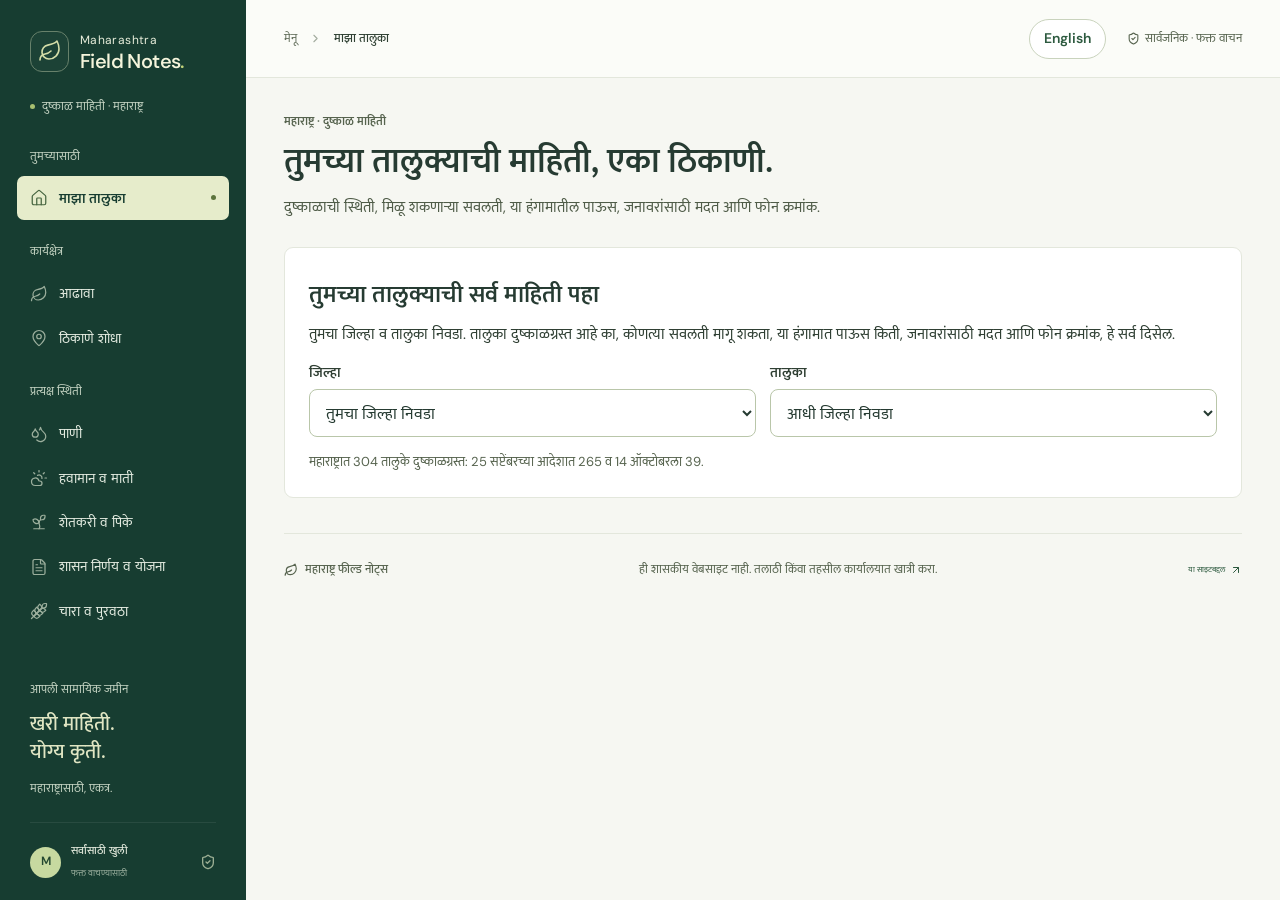
==== commit 7f8f57f7: "feat: Marathi-first 'My taluka' page for farmers - Drought status for all 358 talukas from the 25 Se" ====
--- a/index.html
+++ b/index.html
@@ -1,17 +1,17 @@
 <!doctype html>
-<html lang="en">
+<html lang="mr">
   <head>
     <meta charset="utf-8" />
     <meta name="viewport" content="width=device-width, initial-scale=1" />
     <meta name="robots" content="noindex, nofollow" />
-    <title>Maharashtra Field Notes · Shared knowledge, local action</title>
-    <meta name="description" content="Official rainfall, groundwater and dam readings for Maharashtra districts, with sources, dates and research notes. Read-only public copy." />
+    <title>महाराष्ट्र फील्ड नोट्स · तालुक्याची दुष्काळ माहिती</title>
+    <meta name="description" content="तुमचा तालुका दुष्काळग्रस्त आहे का, कोणत्या सवलती मिळू शकतात, या हंगामात पाऊस किती, जनावरांसाठी मदत व फोन क्रमांक. Drought status, relief, rain and help numbers for every Maharashtra taluka." />
     <link rel="icon" href="./favicon.svg" />
-    <script type="module" crossorigin src="./assets/index-DJATalsc.js"></script>
-    <link rel="stylesheet" crossorigin href="./assets/index-CGIH7r-r.css">
+    <script type="module" crossorigin src="./assets/index-BGzimaZ2.js"></script>
+    <link rel="stylesheet" crossorigin href="./assets/index-BBBXHNwe.css">
   </head>
   <body class="antialiased">
     <div id="root"></div>
-    <noscript>Maharashtra Field Notes needs JavaScript to show its data. The source files are in the data folder.</noscript>
+    <noscript>ही साइट पाहण्यासाठी JavaScript सुरू करा. This site needs JavaScript to show its data.</noscript>
   </body>
 </html>
--- a/assets/index-BBBXHNwe.css
+++ b/assets/index-BBBXHNwe.css
@@ -0,0 +1 @@
+@import "https://fonts.googleapis.com/css2?family=DM+Sans:wght@400;450;500;550;600;650;700&family=Libre+Caslon+Display&display=swap";@import "https://fonts.googleapis.com/css2?family=Mukta:wght@400;500;600;700&display=swap";@layer properties{@supports (((-webkit-hyphens:none)) and (not (margin-trim:inline))) or ((-moz-orient:inline) and (not (color:rgb(from red r g b)))){:root,:host{--shimmer-angle:20deg}*,:before,:after,::backdrop{--tw-translate-x:0;--tw-translate-y:0;--tw-translate-z:0;--tw-rotate-x:initial;--tw-rotate-y:initial;--tw-rotate-z:initial;--tw-skew-x:initial;--tw-skew-y:initial;--tw-scroll-snap-strictness:proximity;--tw-space-x-reverse:0;--tw-border-style:solid;--tw-leading:initial;--tw-font-weight:initial;--tw-tracking:initial;--tw-ordinal:initial;--tw-slashed-zero:initial;--tw-numeric-figure:initial;--tw-numeric-spacing:initial;--tw-numeric-fraction:initial;--tw-shadow:0 0 #0000;--tw-shadow-color:initial;--tw-shadow-alpha:100%;--tw-inset-shadow:0 0 #0000;--tw-inset-shadow-color:initial;--tw-inset-shadow-alpha:100%;--tw-ring-color:initial;--tw-ring-shadow:0 0 #0000;--tw-inset-ring-color:initial;--tw-inset-ring-shadow:0 0 #0000;--tw-ring-inset:initial;--tw-ring-offset-width:0px;--tw-ring-offset-color:#fff;--tw-ring-offset-shadow:0 0 #0000;--tw-outline-style:solid;--tw-blur:initial;--tw-brightness:initial;--tw-contrast:initial;--tw-grayscale:initial;--tw-hue-rotate:initial;--tw-invert:initial;--tw-opacity:initial;--tw-saturate:initial;--tw-sepia:initial;--tw-drop-shadow:initial;--tw-drop-shadow-color:initial;--tw-drop-shadow-alpha:100%;--tw-drop-shadow-size:initial;--tw-duration:initial;--tw-ease:initial;--tw-content:"";--tw-scale-x:1;--tw-scale-y:1;--tw-scale-z:1;--tw-animation-delay:0s;--tw-animation-direction:normal;--tw-animation-duration:initial;--tw-animation-fill-mode:none;--tw-animation-iteration-count:1;--tw-enter-blur:0;--tw-enter-opacity:1;--tw-enter-rotate:0;--tw-enter-scale:1;--tw-enter-translate-x:0;--tw-enter-translate-y:0;--tw-exit-blur:0;--tw-exit-opacity:1;--tw-exit-rotate:0;--tw-exit-scale:1;--tw-exit-translate-x:0;--tw-exit-translate-y:0;--scroll-fade-t:0px;--scroll-fade-b:0px;--scroll-fade-s:0px;--scroll-fade-e:0px;--scroll-fade-mask:initial;--shimmer-image:initial;--shimmer-text-fill:initial}}}@layer theme{:root,:host{--font-sans:Arial, Helvetica, sans-serif;--color-black:#000;--color-white:#fff;--spacing:.25rem;--container-xs:20rem;--container-sm:24rem;--container-lg:32rem;--text-xs:.75rem;--text-xs--line-height:calc(1 / .75);--text-sm:.875rem;--text-sm--line-height:calc(1.25 / .875);--text-base:1rem;--text-base--line-height:calc(1.5 / 1);--text-lg:1.125rem;--text-lg--line-height:calc(1.75 / 1.125);--font-weight-normal:400;--font-weight-medium:500;--font-weight-semibold:600;--tracking-tight:-.025em;--tracking-widest:.1em;--leading-tight:1.25;--leading-snug:1.375;--leading-normal:1.5;--leading-relaxed:1.625;--radius-xs:.125rem;--ease-in-out:cubic-bezier(.4, 0, .2, 1);--animate-spin:spin 1s linear infinite;--animate-pulse:pulse 2s cubic-bezier(.4, 0, .6, 1) infinite;--aspect-video:16 / 9;--default-transition-duration:.15s;--default-transition-timing-function:cubic-bezier(.4, 0, .2, 1);--default-font-family:Arial, Helvetica, sans-serif;--default-mono-font-family:ui-monospace, SFMono-Regular, Menlo, Monaco, Consolas, "Liberation Mono", "Courier New", monospace;--color-border:var(--border)}}@layer base{*,:after,:before,::backdrop{box-sizing:border-box;border:0 solid;margin:0;padding:0}::file-selector-button{box-sizing:border-box;border:0 solid;margin:0;padding:0}html,:host{-webkit-text-size-adjust:100%;tab-size:4;line-height:1.5;font-family:var(--default-font-family,ui-sans-serif, system-ui, sans-serif, "Apple Color Emoji", "Segoe UI Emoji", "Segoe UI Symbol", "Noto Color Emoji");font-feature-settings:var(--default-font-feature-settings,normal);font-variation-settings:var(--default-font-variation-settings,normal);-webkit-tap-highlight-color:transparent}hr{height:0;color:inherit;border-top-width:1px}abbr:where([title]){-webkit-text-decoration:underline dotted;text-decoration:underline dotted}h1,h2,h3,h4,h5,h6{font-size:inherit;font-weight:inherit}a{color:inherit;-webkit-text-decoration:inherit;-webkit-text-decoration:inherit;-webkit-text-decoration:inherit;-webkit-text-decoration:inherit;text-decoration:inherit}b,strong{font-weight:bolder}code,kbd,samp,pre{font-family:var(--default-mono-font-family,ui-monospace, SFMono-Regular, Menlo, Monaco, Consolas, "Liberation Mono", "Courier New", monospace);font-feature-settings:var(--default-mono-font-feature-settings,normal);font-variation-settings:var(--default-mono-font-variation-settings,normal);font-size:1em}small{font-size:80%}sub,sup{vertical-align:baseline;font-size:75%;line-height:0;position:relative}sub{bottom:-.25em}sup{top:-.5em}table{text-indent:0;border-color:inherit;border-collapse:collapse}:-moz-focusring{outline:auto}progress{vertical-align:baseline}summary{display:list-item}ol,ul,menu{list-style:none}img,svg,video,canvas,audio,iframe,embed,object{vertical-align:middle;display:block}img,video{max-width:100%;height:auto}button,input,select,optgroup,textarea{font:inherit;font-feature-settings:inherit;font-variation-settings:inherit;letter-spacing:inherit;color:inherit;opacity:1;background-color:#0000;border-radius:0}::file-selector-button{font:inherit;font-feature-settings:inherit;font-variation-settings:inherit;letter-spacing:inherit;color:inherit;opacity:1;background-color:#0000;border-radius:0}:where(select:is([multiple],[size])) optgroup{font-weight:bolder}:where(select:is([multiple],[size])) optgroup option{padding-inline-start:20px}::file-selector-button{margin-inline-end:4px}::placeholder{opacity:1}@supports (not ((-webkit-appearance:-apple-pay-button))) or (contain-intrinsic-size:1px){::placeholder{color:currentColor}@supports (color:color-mix(in lab, red, red)){::placeholder{color:color-mix(in oklab, currentcolor 50%, transparent)}}}textarea{resize:vertical}::-webkit-search-decoration{-webkit-appearance:none}::-webkit-date-and-time-value{min-height:1lh;text-align:inherit}::-webkit-datetime-edit{display:inline-flex}::-webkit-datetime-edit-fields-wrapper{padding:0}::-webkit-datetime-edit{padding-block:0}::-webkit-datetime-edit-year-field{padding-block:0}::-webkit-datetime-edit-month-field{padding-block:0}::-webkit-datetime-edit-day-field{padding-block:0}::-webkit-datetime-edit-hour-field{padding-block:0}::-webkit-datetime-edit-minute-field{padding-block:0}::-webkit-datetime-edit-second-field{padding-block:0}::-webkit-datetime-edit-millisecond-field{padding-block:0}::-webkit-datetime-edit-meridiem-field{padding-block:0}::-webkit-calendar-picker-indicator{line-height:1}:-moz-ui-invalid{box-shadow:none}button,input:where([type=button],[type=reset],[type=submit]){appearance:button}::file-selector-button{appearance:button}::-webkit-inner-spin-button{height:auto}::-webkit-outer-spin-button{height:auto}[hidden]:where(:not([hidden=until-found])){display:none!important}}@layer components;@layer utilities{.\@container\/card-header{container:card-header/inline-size}.\@container\/field-group{container:field-group/inline-size}.pointer-events-none{pointer-events:none}.invisible{visibility:hidden}.visible{visibility:visible}.sr-only{clip-path:inset(50%);white-space:nowrap;border-width:0;width:1px;height:1px;margin:-1px;padding:0;position:absolute;overflow:hidden}.absolute{position:absolute}.fixed{position:fixed}.relative{position:relative}.static{position:static}.inset-0{inset:calc(var(--spacing) * 0)}.inset-x-0{inset-inline:calc(var(--spacing) * 0)}.inset-y-0{inset-block:calc(var(--spacing) * 0)}.inset-s-1\/2{inset-inline-start:50%}.start{inset-inline-start:var(--spacing)}.end{inset-inline-end:var(--spacing)}.-top-12{top:calc(var(--spacing) * -12)}.top-0{top:calc(var(--spacing) * 0)}.top-1\.5{top:calc(var(--spacing) * 1.5)}.top-1\/2{top:50%}.top-3\.5{top:calc(var(--spacing) * 3.5)}.top-4{top:calc(var(--spacing) * 4)}.top-\[1px\]{top:1px}.top-\[50\%\]{top:50%}.top-\[60\%\]{top:60%}.top-full{top:100%}.-right-12{right:calc(var(--spacing) * -12)}.right-0{right:calc(var(--spacing) * 0)}.right-1{right:calc(var(--spacing) * 1)}.right-2{right:calc(var(--spacing) * 2)}.right-3{right:calc(var(--spacing) * 3)}.right-3\.5{right:calc(var(--spacing) * 3.5)}.right-4{right:calc(var(--spacing) * 4)}.-bottom-12{bottom:calc(var(--spacing) * -12)}.bottom-0{bottom:calc(var(--spacing) * 0)}.-left-12{left:calc(var(--spacing) * -12)}.left-0{left:calc(var(--spacing) * 0)}.left-1\/2{left:50%}.left-2{left:calc(var(--spacing) * 2)}.left-3{left:calc(var(--spacing) * 3)}.left-\[50\%\]{left:50%}.isolate{isolation:isolate}.z-10{z-index:10}.z-20{z-index:20}.z-50{z-index:50}.z-\[1\]{z-index:1}.order-first{order:-9999}.order-last{order:9999}.col-start-2{grid-column-start:2}.row-span-2{grid-row:span 2/span 2}.row-start-1{grid-row-start:1}.m-0\!{margin:calc(var(--spacing) * 0)!important}.-mx-1{margin-inline:calc(var(--spacing) * -1)}.mx-2{margin-inline:calc(var(--spacing) * 2)}.mx-3\.5{margin-inline:calc(var(--spacing) * 3.5)}.mx-auto{margin-inline:auto}.-my-2{margin-block:calc(var(--spacing) * -2)}.my-0{margin-block:calc(var(--spacing) * 0)}.my-0\.5{margin-block:calc(var(--spacing) * .5)}.my-1{margin-block:calc(var(--spacing) * 1)}.-mt-4{margin-top:calc(var(--spacing) * -4)}.mt-0\.5{margin-top:calc(var(--spacing) * .5)}.mt-1\.5{margin-top:calc(var(--spacing) * 1.5)}.mt-2{margin-top:calc(var(--spacing) * 2)}.mt-4{margin-top:calc(var(--spacing) * 4)}.mt-auto{margin-top:auto}.mb-2{margin-bottom:calc(var(--spacing) * 2)}.mb-3{margin-bottom:calc(var(--spacing) * 3)}.-ml-1{margin-left:calc(var(--spacing) * -1)}.-ml-4{margin-left:calc(var(--spacing) * -4)}.ml-1{margin-left:calc(var(--spacing) * 1)}.ml-4{margin-left:calc(var(--spacing) * 4)}.ml-auto{margin-left:auto}.line-clamp-1{-webkit-line-clamp:1;-webkit-box-orient:vertical;display:-webkit-box;overflow:hidden}.line-clamp-2{-webkit-line-clamp:2;-webkit-box-orient:vertical;display:-webkit-box;overflow:hidden}.scrollbar-none{scrollbar-width:none}.scrollbar-none::-webkit-scrollbar{display:none}.block{display:block}.flex{display:flex}.grid{display:grid}.hidden{display:none}.inline-flex{display:inline-flex}.table{display:table}.table-caption{display:table-caption}.table-cell{display:table-cell}.table-row{display:table-row}.field-sizing-content{field-sizing:content}.aspect-square{aspect-ratio:1}.aspect-video{aspect-ratio:var(--aspect-video)}.size-\(--cell-size\){width:var(--cell-size);height:var(--cell-size)}.size-2{width:calc(var(--spacing) * 2);height:calc(var(--spacing) * 2)}.size-2\.5{width:calc(var(--spacing) * 2.5);height:calc(var(--spacing) * 2.5)}.size-3{width:calc(var(--spacing) * 3);height:calc(var(--spacing) * 3)}.size-3\.5{width:calc(var(--spacing) * 3.5);height:calc(var(--spacing) * 3.5)}.size-4{width:calc(var(--spacing) * 4);height:calc(var(--spacing) * 4)}.size-6{width:calc(var(--spacing) * 6);height:calc(var(--spacing) * 6)}.size-7{width:calc(var(--spacing) * 7);height:calc(var(--spacing) * 7)}.size-8{width:calc(var(--spacing) * 8);height:calc(var(--spacing) * 8)}.size-9{width:calc(var(--spacing) * 9);height:calc(var(--spacing) * 9)}.size-10{width:calc(var(--spacing) * 10);height:calc(var(--spacing) * 10)}.size-16{width:calc(var(--spacing) * 16);height:calc(var(--spacing) * 16)}.size-auto{width:auto;height:auto}.size-full{width:100%;height:100%}.h-\(--cell-size\){height:var(--cell-size)}.h-1\.5{height:calc(var(--spacing) * 1.5)}.h-2{height:calc(var(--spacing) * 2)}.h-2\.5{height:calc(var(--spacing) * 2.5)}.h-4{height:calc(var(--spacing) * 4)}.h-5{height:calc(var(--spacing) * 5)}.h-6{height:calc(var(--spacing) * 6)}.h-7{height:calc(var(--spacing) * 7)}.h-8{height:calc(var(--spacing) * 8)}.h-9{height:calc(var(--spacing) * 9)}.h-10{height:calc(var(--spacing) * 10)}.h-12{height:calc(var(--spacing) * 12)}.h-\[calc\(--spacing\(5\.5\)\)\]{height:calc(calc(var(--spacing) * 5.5))}.h-\[calc\(100\%-1px\)\]{height:calc(100% - 1px)}.h-\[var\(--radix-navigation-menu-viewport-height\)\]{height:var(--radix-navigation-menu-viewport-height)}.h-\[var\(--radix-select-trigger-height\)\]{height:var(--radix-select-trigger-height)}.h-auto{height:auto}.h-full{height:100%}.h-max{height:max-content}.h-px{height:1px}.h-svh{height:100svh}.max-h-\(--radix-context-menu-content-available-height\){max-height:var(--radix-context-menu-content-available-height)}.max-h-\(--radix-dropdown-menu-content-available-height\){max-height:var(--radix-dropdown-menu-content-available-height)}.max-h-\(--radix-select-content-available-height\){max-height:var(--radix-select-content-available-height)}.max-h-96{max-height:calc(var(--spacing) * 96)}.max-h-\[300px\]{max-height:300px}.max-h-\[min\(calc\(--spacing\(96\)---spacing\(9\)\)\,calc\(var\(--available-height\)---spacing\(9\)\)\)\]{max-height:min(calc(calc(var(--spacing) * 96) - calc(var(--spacing) * 9)), calc(var(--available-height) - calc(var(--spacing) * 9)))}.min-h-0{min-height:calc(var(--spacing) * 0)}.min-h-4{min-height:calc(var(--spacing) * 4)}.min-h-9{min-height:calc(var(--spacing) * 9)}.min-h-16{min-height:calc(var(--spacing) * 16)}.min-h-full{min-height:100%}.min-h-svh{min-height:100svh}.w-\(--anchor-width\){width:var(--anchor-width)}.w-\(--cell-size\){width:var(--cell-size)}.w-\(--sidebar-width\){width:var(--sidebar-width)}.w-0{width:calc(var(--spacing) * 0)}.w-1{width:calc(var(--spacing) * 1)}.w-2{width:calc(var(--spacing) * 2)}.w-2\.5{width:calc(var(--spacing) * 2.5)}.w-3{width:calc(var(--spacing) * 3)}.w-3\/4{width:75%}.w-4{width:calc(var(--spacing) * 4)}.w-5{width:calc(var(--spacing) * 5)}.w-9{width:calc(var(--spacing) * 9)}.w-10{width:calc(var(--spacing) * 10)}.w-24{width:calc(var(--spacing) * 24)}.w-64{width:calc(var(--spacing) * 64)}.w-72{width:calc(var(--spacing) * 72)}.w-\[100px\]{width:100px}.w-auto{width:auto}.w-fit{width:fit-content}.w-full{width:100%}.w-max{width:max-content}.w-px{width:1px}.max-w-\(--available-width\){max-width:var(--available-width)}.max-w-\(--skeleton-width\){max-width:var(--skeleton-width)}.max-w-\[80\%\]{max-width:80%}.max-w-\[calc\(100\%-2rem\)\]{max-width:calc(100% - 2rem)}.max-w-full{max-width:100%}.max-w-max{max-width:max-content}.max-w-sm{max-width:var(--container-sm)}.min-w-\(--cell-size\){min-width:var(--cell-size)}.min-w-0{min-width:calc(var(--spacing) * 0)}.min-w-5{min-width:calc(var(--spacing) * 5)}.min-w-8{min-width:calc(var(--spacing) * 8)}.min-w-9{min-width:calc(var(--spacing) * 9)}.min-w-10{min-width:calc(var(--spacing) * 10)}.min-w-16{min-width:calc(var(--spacing) * 16)}.min-w-40{min-width:calc(var(--spacing) * 40)}.min-w-\[8rem\]{min-width:8rem}.min-w-\[12rem\]{min-width:12rem}.min-w-\[calc\(var\(--anchor-width\)\+--spacing\(7\)\)\]{min-width:calc(var(--anchor-width) + calc(var(--spacing) * 7))}.min-w-\[var\(--radix-select-trigger-width\)\]{min-width:var(--radix-select-trigger-width)}.flex-1{flex:1}.shrink-0{flex-shrink:0}.grow{flex-grow:1}.grow-0{flex-grow:0}.basis-full{flex-basis:100%}.caption-bottom{caption-side:bottom}.border-collapse{border-collapse:collapse}.origin-\(--radix-context-menu-content-transform-origin\){transform-origin:var(--radix-context-menu-content-transform-origin)}.origin-\(--radix-dropdown-menu-content-transform-origin\){transform-origin:var(--radix-dropdown-menu-content-transform-origin)}.origin-\(--radix-hover-card-content-transform-origin\){transform-origin:var(--radix-hover-card-content-transform-origin)}.origin-\(--radix-menubar-content-transform-origin\){transform-origin:var(--radix-menubar-content-transform-origin)}.origin-\(--radix-popover-content-transform-origin\){transform-origin:var(--radix-popover-content-transform-origin)}.origin-\(--radix-select-content-transform-origin\){transform-origin:var(--radix-select-content-transform-origin)}.origin-\(--radix-tooltip-content-transform-origin\){transform-origin:var(--radix-tooltip-content-transform-origin)}.origin-\(--transform-origin\){transform-origin:var(--transform-origin)}.-translate-x-1\/2{--tw-translate-x:calc(calc(1 / 2 * 100%) * -1);translate:var(--tw-translate-x) var(--tw-translate-y)}.-translate-x-px{--tw-translate-x:-1px;translate:var(--tw-translate-x) var(--tw-translate-y)}.translate-x-\[-50\%\]{--tw-translate-x:-50%;translate:var(--tw-translate-x) var(--tw-translate-y)}.translate-x-px{--tw-translate-x:1px;translate:var(--tw-translate-x) var(--tw-translate-y)}.-translate-y-1\/2{--tw-translate-y:calc(calc(1 / 2 * 100%) * -1);translate:var(--tw-translate-x) var(--tw-translate-y)}.-translate-y-3\/4{--tw-translate-y:calc(calc(3 / 4 * 100%) * -1);translate:var(--tw-translate-x) var(--tw-translate-y)}.translate-y-0\.5{--tw-translate-y:calc(var(--spacing) * .5);translate:var(--tw-translate-x) var(--tw-translate-y)}.translate-y-3\/4{--tw-translate-y:calc(3 / 4 * 100%);translate:var(--tw-translate-x) var(--tw-translate-y)}.translate-y-\[-50\%\]{--tw-translate-y:-50%;translate:var(--tw-translate-x) var(--tw-translate-y)}.translate-y-\[calc\(-50\%_-_2px\)\]{--tw-translate-y:calc(-50% - 2px);translate:var(--tw-translate-x) var(--tw-translate-y)}.rotate-45{rotate:45deg}.rotate-90{rotate:90deg}.transform{transform:var(--tw-rotate-x,) var(--tw-rotate-y,) var(--tw-rotate-z,) var(--tw-skew-x,) var(--tw-skew-y,)}.scroll-fade-x{--_scroll-fade-size-s:var(--scroll-fade-s-size,var(--scroll-fade-size,min(12%, calc(var(--spacing) * 10))));--_scroll-fade-size-e:var(--scroll-fade-e-size,var(--scroll-fade-size,min(12%, calc(var(--spacing) * 10))));--scroll-fade-inline:linear-gradient(to right, transparent 0, #000 var(--scroll-fade-s,0px), #000 calc(100% - var(--scroll-fade-e,0px)), transparent 100%)}.scroll-fade-x:where([dir=rtl],[dir=rtl] *){--scroll-fade-inline:linear-gradient(to left, transparent 0, #000 var(--scroll-fade-s,0px), #000 calc(100% - var(--scroll-fade-e,0px)), transparent 100%)}.scroll-fade-x{-webkit-mask-image:var(--scroll-fade-mask,var(--scroll-fade-inline));-webkit-mask-image:var(--scroll-fade-mask,var(--scroll-fade-inline));-webkit-mask-image:var(--scroll-fade-mask,var(--scroll-fade-inline));-webkit-mask-image:var(--scroll-fade-mask,var(--scroll-fade-inline));mask-image:var(--scroll-fade-mask,var(--scroll-fade-inline));-webkit-mask-composite:source-in;-webkit-mask-composite:source-in;-webkit-mask-composite:source-in;-webkit-mask-repeat:no-repeat;mask-repeat:no-repeat;-webkit-mask-composite:source-in;mask-composite:intersect}@supports (animation-timeline:scroll()){.scroll-fade-x{animation:1ms ease-in-out scroll-fade-reveal-s,1ms ease-in-out scroll-fade-reveal-e;animation-timeline:scroll(self inline),scroll(self inline);animation-range:0 var(--scroll-fade-reveal,calc(var(--spacing) * 24)), calc(100% - var(--scroll-fade-reveal,calc(var(--spacing) * 24))) 100%;animation-fill-mode:both}}@supports not (animation-timeline:scroll()){.scroll-fade-x{--scroll-fade-s:var(--_scroll-fade-size-s);--scroll-fade-e:var(--_scroll-fade-size-e)}}.scroll-fade-b{--_scroll-fade-size-b:var(--scroll-fade-b-size,var(--scroll-fade-size,min(12%, calc(var(--spacing) * 10))));--scroll-fade-mask:linear-gradient(to bottom, #000 0, #000 calc(100% - var(--scroll-fade-b,0px)), transparent 100%);-webkit-mask-image:var(--scroll-fade-mask);-webkit-mask-image:var(--scroll-fade-mask);-webkit-mask-image:var(--scroll-fade-mask);-webkit-mask-image:var(--scroll-fade-mask);mask-image:var(--scroll-fade-mask);-webkit-mask-composite:source-in;-webkit-mask-composite:source-in;-webkit-mask-composite:source-in;-webkit-mask-repeat:no-repeat;mask-repeat:no-repeat;-webkit-mask-composite:source-in;mask-composite:intersect}@supports (animation-timeline:scroll()){.scroll-fade-b{animation:1ms ease-in-out scroll-fade-reveal-b;animation-timeline:scroll(self y);animation-range:calc(100% - var(--scroll-fade-reveal,calc(var(--spacing) * 24))) 100%;animation-fill-mode:both}}@supports not (animation-timeline:scroll()){.scroll-fade-b{--scroll-fade-b:var(--_scroll-fade-size-b)}}.animate-caret-blink{animation:1.25s ease-out infinite caret-blink}.animate-in{animation:enter var(--tw-animation-duration,var(--tw-duration,.15s))var(--tw-ease,ease)var(--tw-animation-delay,0s)var(--tw-animation-iteration-count,1)var(--tw-animation-direction,normal)var(--tw-animation-fill-mode,none)}.animate-pulse{animation:var(--animate-pulse)}.animate-spin{animation:var(--animate-spin)}.cursor-default{cursor:default}.cursor-text{cursor:text}.touch-none{touch-action:none}.resize-none{resize:none}.snap-x{scroll-snap-type:x var(--tw-scroll-snap-strictness)}.snap-mandatory{--tw-scroll-snap-strictness:mandatory}.scroll-my-1{scroll-margin-block:calc(var(--spacing) * 1)}.scroll-px-1{scroll-padding-inline:calc(var(--spacing) * 1)}.scroll-py-1{scroll-padding-block:calc(var(--spacing) * 1)}.list-disc{list-style-type:disc}.list-none{list-style-type:none}.appearance-none{appearance:none}.auto-rows-min{grid-auto-rows:min-content}.grid-cols-\[0_1fr\]{grid-template-columns:0 1fr}.grid-rows-\[auto_1fr\]{grid-template-rows:auto 1fr}.grid-rows-\[auto_auto\]{grid-template-rows:auto auto}.flex-col{flex-direction:column}.flex-col-reverse{flex-direction:column-reverse}.flex-row{flex-direction:row}.flex-wrap{flex-wrap:wrap}.place-content-center{place-content:center}.place-items-center{place-items:center}.items-center{align-items:center}.items-end{align-items:flex-end}.items-start{align-items:flex-start}.items-stretch{align-items:stretch}.justify-between{justify-content:space-between}.justify-center{justify-content:center}.justify-start{justify-content:flex-start}.justify-items-start{justify-items:start}.gap-0\.5{gap:calc(var(--spacing) * .5)}.gap-1{gap:calc(var(--spacing) * 1)}.gap-1\.5{gap:calc(var(--spacing) * 1.5)}.gap-2{gap:calc(var(--spacing) * 2)}.gap-2\.5{gap:calc(var(--spacing) * 2.5)}.gap-3{gap:calc(var(--spacing) * 3)}.gap-4{gap:calc(var(--spacing) * 4)}.gap-6{gap:calc(var(--spacing) * 6)}.gap-7{gap:calc(var(--spacing) * 7)}.gap-8{gap:calc(var(--spacing) * 8)}.gap-\[--spacing\(var\(--gap\)\)\]{gap:calc(var(--spacing) * var(--gap))}:where(.-space-x-2>:not(:last-child)){--tw-space-x-reverse:0;margin-inline-start:calc(calc(var(--spacing) * -2) * var(--tw-space-x-reverse));margin-inline-end:calc(calc(var(--spacing) * -2) * calc(1 - var(--tw-space-x-reverse)))}.gap-y-0\.5{row-gap:calc(var(--spacing) * .5)}.self-end{align-self:flex-end}.self-start{align-self:flex-start}.self-stretch{align-self:stretch}.justify-self-end{justify-self:flex-end}.truncate{text-overflow:ellipsis;white-space:nowrap;overflow:hidden}.overflow-auto{overflow:auto}.overflow-hidden{overflow:hidden}.overflow-x-auto{overflow-x:auto}.overflow-x-hidden{overflow-x:hidden}.overflow-y-auto{overflow-y:auto}.overscroll-contain{overscroll-behavior:contain}.overscroll-x-contain{overscroll-behavior-x:contain}.rounded-\[2px\]{border-radius:2px}.rounded-\[4px\]{border-radius:4px}.rounded-\[calc\(var\(--radius\)-5px\)\]{border-radius:calc(var(--radius) - 5px)}.rounded-\[inherit\]{border-radius:inherit}.rounded-full{border-radius:3.40282e38px}.rounded-lg{border-radius:var(--radius)}.rounded-md{border-radius:calc(var(--radius) - 2px)}.rounded-none{border-radius:0}.rounded-sm{border-radius:calc(var(--radius) - 4px)}.rounded-xl{border-radius:calc(var(--radius) + 4px)}.rounded-xs{border-radius:var(--radius-xs)}.rounded-l-md{border-top-left-radius:calc(var(--radius) - 2px);border-bottom-left-radius:calc(var(--radius) - 2px)}.rounded-tl-sm{border-top-left-radius:calc(var(--radius) - 4px)}.rounded-r-md{border-top-right-radius:calc(var(--radius) - 2px);border-bottom-right-radius:calc(var(--radius) - 2px)}.border{border-style:var(--tw-border-style);border-width:1px}.border-0{border-style:var(--tw-border-style);border-width:0}.border-\[1\.5px\]{border-style:var(--tw-border-style);border-width:1.5px}.border-y{border-block-style:var(--tw-border-style);border-block-width:1px}.border-t{border-top-style:var(--tw-border-style);border-top-width:1px}.border-r{border-right-style:var(--tw-border-style);border-right-width:1px}.border-b{border-bottom-style:var(--tw-border-style);border-bottom-width:1px}.border-l{border-left-style:var(--tw-border-style);border-left-width:1px}.border-dashed{--tw-border-style:dashed;border-style:dashed}.border-none{--tw-border-style:none;border-style:none}.border-\(--color-border\){border-color:var(--color-border)}.border-border,.border-border\/50{border-color:var(--border)}@supports (color:color-mix(in lab, red, red)){.border-border\/50{border-color:color-mix(in oklab, var(--border) 50%, transparent)}}.border-input{border-color:var(--input)}.border-primary{border-color:var(--primary)}.border-sidebar-border{border-color:var(--sidebar-border)}.border-transparent{border-color:#0000}.border-t-transparent{border-top-color:#0000}.border-l-transparent{border-left-color:#0000}.bg-\(--color-bg\){background-color:var(--color-bg)}.bg-\[Canvas\]{background-color:canvas}.bg-accent{background-color:var(--accent)}.bg-background{background-color:var(--background)}.bg-black\/50{background-color:#00000080}@supports (color:color-mix(in lab, red, red)){.bg-black\/50{background-color:color-mix(in oklab, var(--color-black) 50%, transparent)}}.bg-border{background-color:var(--border)}.bg-card{background-color:var(--card)}.bg-destructive{background-color:var(--destructive)}.bg-foreground{background-color:var(--foreground)}.bg-input{background-color:var(--input)}.bg-muted,.bg-muted\/50{background-color:var(--muted)}@supports (color:color-mix(in lab, red, red)){.bg-muted\/50{background-color:color-mix(in oklab, var(--muted) 50%, transparent)}}.bg-popover{background-color:var(--popover)}.bg-primary,.bg-primary\/20{background-color:var(--primary)}@supports (color:color-mix(in lab, red, red)){.bg-primary\/20{background-color:color-mix(in oklab, var(--primary) 20%, transparent)}}.bg-secondary{background-color:var(--secondary)}.bg-sidebar{background-color:var(--sidebar)}.bg-sidebar-border{background-color:var(--sidebar-border)}.bg-transparent{background-color:#0000}.bg-white{background-color:var(--color-white)}.bg-clip-padding{background-clip:padding-box}.fill-current{fill:currentColor}.fill-foreground{fill:var(--foreground)}.fill-primary{fill:var(--primary)}.p-0{padding:calc(var(--spacing) * 0)}.p-1{padding:calc(var(--spacing) * 1)}.p-2{padding:calc(var(--spacing) * 2)}.p-3{padding:calc(var(--spacing) * 3)}.p-4{padding:calc(var(--spacing) * 4)}.p-6{padding:calc(var(--spacing) * 6)}.p-\[3px\]{padding:3px}.p-px{padding:1px}.px-\(--cell-size\){padding-inline:var(--cell-size)}.px-1{padding-inline:calc(var(--spacing) * 1)}.px-1\.5{padding-inline:calc(var(--spacing) * 1.5)}.px-2{padding-inline:calc(var(--spacing) * 2)}.px-2\.5{padding-inline:calc(var(--spacing) * 2.5)}.px-3{padding-inline:calc(var(--spacing) * 3)}.px-4{padding-inline:calc(var(--spacing) * 4)}.px-6{padding-inline:calc(var(--spacing) * 6)}.py-0\.5{padding-block:calc(var(--spacing) * .5)}.py-1{padding-block:calc(var(--spacing) * 1)}.py-1\.5{padding-block:calc(var(--spacing) * 1.5)}.py-2{padding-block:calc(var(--spacing) * 2)}.py-3{padding-block:calc(var(--spacing) * 3)}.py-4{padding-block:calc(var(--spacing) * 4)}.py-6{padding-block:calc(var(--spacing) * 6)}.pt-0{padding-top:calc(var(--spacing) * 0)}.pt-3{padding-top:calc(var(--spacing) * 3)}.pt-4{padding-top:calc(var(--spacing) * 4)}.pr-1{padding-right:calc(var(--spacing) * 1)}.pr-2{padding-right:calc(var(--spacing) * 2)}.pr-2\.5{padding-right:calc(var(--spacing) * 2.5)}.pr-3{padding-right:calc(var(--spacing) * 3)}.pr-8{padding-right:calc(var(--spacing) * 8)}.pr-9{padding-right:calc(var(--spacing) * 9)}.pb-2{padding-bottom:calc(var(--spacing) * 2)}.pb-3{padding-bottom:calc(var(--spacing) * 3)}.pb-4{padding-bottom:calc(var(--spacing) * 4)}.pl-2{padding-left:calc(var(--spacing) * 2)}.pl-3{padding-left:calc(var(--spacing) * 3)}.pl-4{padding-left:calc(var(--spacing) * 4)}.pl-8{padding-left:calc(var(--spacing) * 8)}.text-center{text-align:center}.text-end{text-align:end}.text-left{text-align:left}.align-middle{vertical-align:middle}.font-mono{font-family:ui-monospace,SFMono-Regular,Menlo,Monaco,Consolas,Liberation Mono,Courier New,monospace}.font-sans{font-family:Arial,Helvetica,sans-serif}.text-base{font-size:var(--text-base);line-height:var(--tw-leading,var(--text-base--line-height))}.text-lg{font-size:var(--text-lg);line-height:var(--tw-leading,var(--text-lg--line-height))}.text-sm{font-size:var(--text-sm);line-height:var(--tw-leading,var(--text-sm--line-height))}.text-sm\/relaxed{font-size:var(--text-sm);line-height:var(--leading-relaxed)}.text-xs{font-size:var(--text-xs);line-height:var(--tw-leading,var(--text-xs--line-height))}.text-\[0\.8rem\]{font-size:.8rem}.leading-none{--tw-leading:1;line-height:1}.leading-normal{--tw-leading:var(--leading-normal);line-height:var(--leading-normal)}.leading-relaxed{--tw-leading:var(--leading-relaxed);line-height:var(--leading-relaxed)}.leading-snug{--tw-leading:var(--leading-snug);line-height:var(--leading-snug)}.leading-tight{--tw-leading:var(--leading-tight);line-height:var(--leading-tight)}.font-medium{--tw-font-weight:var(--font-weight-medium);font-weight:var(--font-weight-medium)}.font-normal{--tw-font-weight:var(--font-weight-normal);font-weight:var(--font-weight-normal)}.font-semibold{--tw-font-weight:var(--font-weight-semibold);font-weight:var(--font-weight-semibold)}.tracking-tight{--tw-tracking:var(--tracking-tight);letter-spacing:var(--tracking-tight)}.tracking-widest{--tw-tracking:var(--tracking-widest);letter-spacing:var(--tracking-widest)}.text-balance{text-wrap:balance}.break-words,.wrap-break-word{overflow-wrap:break-word}.whitespace-normal{white-space:normal}.whitespace-nowrap{white-space:nowrap}.text-\[CanvasText\]{color:canvastext}.text-accent-foreground{color:var(--accent-foreground)}.text-background{color:var(--background)}.text-card-foreground{color:var(--card-foreground)}.text-current{color:currentColor}.text-destructive{color:var(--destructive)}.text-foreground,.text-foreground\/60{color:var(--foreground)}@supports (color:color-mix(in lab, red, red)){.text-foreground\/60{color:color-mix(in oklab, var(--foreground) 60%, transparent)}}.text-muted-foreground{color:var(--muted-foreground)}.text-popover-foreground{color:var(--popover-foreground)}.text-primary{color:var(--primary)}.text-primary-foreground{color:var(--primary-foreground)}.text-secondary-foreground{color:var(--secondary-foreground)}.text-sidebar-foreground,.text-sidebar-foreground\/70{color:var(--sidebar-foreground)}@supports (color:color-mix(in lab, red, red)){.text-sidebar-foreground\/70{color:color-mix(in oklab, var(--sidebar-foreground) 70%, transparent)}}.text-white{color:var(--color-white)}.tabular-nums{--tw-numeric-spacing:tabular-nums;font-variant-numeric:var(--tw-ordinal,) var(--tw-slashed-zero,) var(--tw-numeric-figure,) var(--tw-numeric-spacing,) var(--tw-numeric-fraction,)}.underline-offset-4{text-underline-offset:4px}.antialiased{-webkit-font-smoothing:antialiased;-moz-osx-font-smoothing:grayscale}.opacity-0{opacity:0}.opacity-50{opacity:.5}.opacity-60{opacity:.6}.opacity-70{opacity:.7}.shadow{--tw-shadow:0 1px 3px 0 var(--tw-shadow-color,#0000001a), 0 1px 2px -1px var(--tw-shadow-color,#0000001a);box-shadow:var(--tw-inset-shadow), var(--tw-inset-ring-shadow), var(--tw-ring-offset-shadow), var(--tw-ring-shadow), var(--tw-shadow)}.shadow-\[0_0_0_1px_var\(--sidebar-border\)\]{--tw-shadow:0 0 0 1px var(--tw-shadow-color,var(--sidebar-border));box-shadow:var(--tw-inset-shadow), var(--tw-inset-ring-shadow), var(--tw-ring-offset-shadow), var(--tw-ring-shadow), var(--tw-shadow)}.shadow-lg{--tw-shadow:0 10px 15px -3px var(--tw-shadow-color,#0000001a), 0 4px 6px -4px var(--tw-shadow-color,#0000001a);box-shadow:var(--tw-inset-shadow), var(--tw-inset-ring-shadow), var(--tw-ring-offset-shadow), var(--tw-ring-shadow), var(--tw-shadow)}.shadow-md{--tw-shadow:0 4px 6px -1px var(--tw-shadow-color,#0000001a), 0 2px 4px -2px var(--tw-shadow-color,#0000001a);box-shadow:var(--tw-inset-shadow), var(--tw-inset-ring-shadow), var(--tw-ring-offset-shadow), var(--tw-ring-shadow), var(--tw-shadow)}.shadow-none{--tw-shadow:0 0 #0000;box-shadow:var(--tw-inset-shadow), var(--tw-inset-ring-shadow), var(--tw-ring-offset-shadow), var(--tw-ring-shadow), var(--tw-shadow)}.shadow-sm{--tw-shadow:0 1px 3px 0 var(--tw-shadow-color,#0000001a), 0 1px 2px -1px var(--tw-shadow-color,#0000001a);box-shadow:var(--tw-inset-shadow), var(--tw-inset-ring-shadow), var(--tw-ring-offset-shadow), var(--tw-ring-shadow), var(--tw-shadow)}.shadow-xl{--tw-shadow:0 20px 25px -5px var(--tw-shadow-color,#0000001a), 0 8px 10px -6px var(--tw-shadow-color,#0000001a);box-shadow:var(--tw-inset-shadow), var(--tw-inset-ring-shadow), var(--tw-ring-offset-shadow), var(--tw-ring-shadow), var(--tw-shadow)}.shadow-xs{--tw-shadow:0 1px 2px 0 var(--tw-shadow-color,#0000000d);box-shadow:var(--tw-inset-shadow), var(--tw-inset-ring-shadow), var(--tw-ring-offset-shadow), var(--tw-ring-shadow), var(--tw-shadow)}.ring-0{--tw-ring-shadow:var(--tw-ring-inset,) 0 0 0 calc(0px + var(--tw-ring-offset-width)) var(--tw-ring-color,currentcolor);box-shadow:var(--tw-inset-shadow), var(--tw-inset-ring-shadow), var(--tw-ring-offset-shadow), var(--tw-ring-shadow), var(--tw-shadow)}.ring-1{--tw-ring-shadow:var(--tw-ring-inset,) 0 0 0 calc(1px + var(--tw-ring-offset-width)) var(--tw-ring-color,currentcolor);box-shadow:var(--tw-inset-shadow), var(--tw-inset-ring-shadow), var(--tw-ring-offset-shadow), var(--tw-ring-shadow), var(--tw-shadow)}.ring-2{--tw-ring-shadow:var(--tw-ring-inset,) 0 0 0 calc(2px + var(--tw-ring-offset-width)) var(--tw-ring-color,currentcolor);box-shadow:var(--tw-inset-shadow), var(--tw-inset-ring-shadow), var(--tw-ring-offset-shadow), var(--tw-ring-shadow), var(--tw-shadow)}.ring-3{--tw-ring-shadow:var(--tw-ring-inset,) 0 0 0 calc(3px + var(--tw-ring-offset-width)) var(--tw-ring-color,currentcolor);box-shadow:var(--tw-inset-shadow), var(--tw-inset-ring-shadow), var(--tw-ring-offset-shadow), var(--tw-ring-shadow), var(--tw-shadow)}.ring-background{--tw-ring-color:var(--background)}.ring-card{--tw-ring-color:var(--card)}.ring-foreground\/10{--tw-ring-color:var(--foreground)}@supports (color:color-mix(in lab, red, red)){.ring-foreground\/10{--tw-ring-color:color-mix(in oklab, var(--foreground) 10%, transparent)}}.ring-ring\/50{--tw-ring-color:var(--ring)}@supports (color:color-mix(in lab, red, red)){.ring-ring\/50{--tw-ring-color:color-mix(in oklab, var(--ring) 50%, transparent)}}.ring-sidebar-ring{--tw-ring-color:var(--sidebar-ring)}.ring-offset-background{--tw-ring-offset-color:var(--background)}.outline-hidden{--tw-outline-style:none;outline-style:none}@media (forced-colors:active){.outline-hidden{outline-offset:2px;outline:2px solid #0000}}.outline{outline-style:var(--tw-outline-style);outline-width:1px}.filter{filter:var(--tw-blur,) var(--tw-brightness,) var(--tw-contrast,) var(--tw-grayscale,) var(--tw-hue-rotate,) var(--tw-invert,) var(--tw-saturate,) var(--tw-sepia,) var(--tw-drop-shadow,)}.transition{transition-property:color,background-color,border-color,outline-color,text-decoration-color,fill,stroke,--tw-gradient-from,--tw-gradient-via,--tw-gradient-to,opacity,box-shadow,transform,translate,scale,rotate,filter,-webkit-backdrop-filter,backdrop-filter,display,content-visibility,overlay,pointer-events;transition-timing-function:var(--tw-ease,var(--default-transition-timing-function));transition-duration:var(--tw-duration,var(--default-transition-duration))}.transition-\[color\,box-shadow\]{transition-property:color,box-shadow;transition-timing-function:var(--tw-ease,var(--default-transition-timing-function));transition-duration:var(--tw-duration,var(--default-transition-duration))}.transition-\[left\,right\,width\]{transition-property:left,right,width;transition-timing-function:var(--tw-ease,var(--default-transition-timing-function));transition-duration:var(--tw-duration,var(--default-transition-duration))}.transition-\[margin\,opacity\]{transition-property:margin,opacity;transition-timing-function:var(--tw-ease,var(--default-transition-timing-function));transition-duration:var(--tw-duration,var(--default-transition-duration))}.transition-\[translate\,scale\,opacity\]{transition-property:translate,scale,opacity;transition-timing-function:var(--tw-ease,var(--default-transition-timing-function));transition-duration:var(--tw-duration,var(--default-transition-duration))}.transition-\[width\,height\,padding\]{transition-property:width,height,padding;transition-timing-function:var(--tw-ease,var(--default-transition-timing-function));transition-duration:var(--tw-duration,var(--default-transition-duration))}.transition-\[width\]{transition-property:width;transition-timing-function:var(--tw-ease,var(--default-transition-timing-function));transition-duration:var(--tw-duration,var(--default-transition-duration))}.transition-all{transition-property:all;transition-timing-function:var(--tw-ease,var(--default-transition-timing-function));transition-duration:var(--tw-duration,var(--default-transition-duration))}.transition-colors{transition-property:color,background-color,border-color,outline-color,text-decoration-color,fill,stroke,--tw-gradient-from,--tw-gradient-via,--tw-gradient-to;transition-timing-function:var(--tw-ease,var(--default-transition-timing-function));transition-duration:var(--tw-duration,var(--default-transition-duration))}.transition-opacity{transition-property:opacity;transition-timing-function:var(--tw-ease,var(--default-transition-timing-function));transition-duration:var(--tw-duration,var(--default-transition-duration))}.transition-shadow{transition-property:box-shadow;transition-timing-function:var(--tw-ease,var(--default-transition-timing-function));transition-duration:var(--tw-duration,var(--default-transition-duration))}.transition-transform{transition-property:transform,translate,scale,rotate;transition-timing-function:var(--tw-ease,var(--default-transition-timing-function));transition-duration:var(--tw-duration,var(--default-transition-duration))}.transition-none{transition-property:none}.duration-100{--tw-duration:.1s;transition-duration:.1s}.duration-200{--tw-duration:.2s;transition-duration:.2s}.duration-300{--tw-duration:.3s;transition-duration:.3s}.duration-1000{--tw-duration:1s;transition-duration:1s}.ease-in-out{--tw-ease:var(--ease-in-out);transition-timing-function:var(--ease-in-out)}.ease-linear{--tw-ease:linear;transition-timing-function:linear}.contain-content{contain:content}.fade-in-0{--tw-enter-opacity:0}.outline-none{--tw-outline-style:none;outline-style:none}.select-none{-webkit-user-select:none;user-select:none}.zoom-in-95{--tw-enter-scale:.95}.\[--cell-size\:--spacing\(8\)\]{--cell-size:calc(var(--spacing) * 8)}.\[contain-intrinsic-size\:auto_10rem\]{contain-intrinsic-size:auto 10rem}.\[content-visibility\:auto\]{content-visibility:auto}.paused{animation-play-state:paused}.running{animation-play-state:running}.scrollbar-gutter-stable{scrollbar-gutter:stable}.scrollbar-thin{scrollbar-width:thin}.group-focus-within\/menu-item\:opacity-100:is(:where(.group\/menu-item):focus-within *){opacity:1}@media (hover:hover){.group-hover\/menu-item\:opacity-100:is(:where(.group\/menu-item):hover *){opacity:1}}.group-has-data-\[sidebar\=menu-action\]\/menu-item\:pr-8:is(:where(.group\/menu-item):has([data-sidebar=menu-action]) *){padding-right:calc(var(--spacing) * 8)}.group-has-data-\[size\=lg\]\/avatar-group\:size-10:is(:where(.group\/avatar-group):has([data-size=lg]) *){width:calc(var(--spacing) * 10);height:calc(var(--spacing) * 10)}.group-has-data-\[size\=sm\]\/avatar-group\:size-6:is(:where(.group\/avatar-group):has([data-size=sm]) *){width:calc(var(--spacing) * 6);height:calc(var(--spacing) * 6)}.group-has-data-\[slot\=combobox-clear\]\/input-group\:hidden:is(:where(.group\/input-group):has([data-slot=combobox-clear]) *){display:none}.group-has-data-\[slot\=message-footer\]\/message\:-translate-y-8:is(:where(.group\/message):has([data-slot=message-footer]) *){--tw-translate-y:calc(var(--spacing) * -8);translate:var(--tw-translate-x) var(--tw-translate-y)}.group-has-data-\[variant\=ghost\]\/message\:px-0:is(:where(.group\/message):has([data-variant=ghost]) *){padding-inline:calc(var(--spacing) * 0)}.group-has-\[\[data-orientation\=horizontal\]\]\/field\:text-balance:is(:where(.group\/field):has([data-orientation=horizontal]) *){text-wrap:balance}.group-has-\[\[data-slot\=item-description\]\]\/item\:translate-y-0\.5:is(:where(.group\/item):has([data-slot=item-description]) *){--tw-translate-y:calc(var(--spacing) * .5);translate:var(--tw-translate-x) var(--tw-translate-y)}.group-has-\[\[data-slot\=item-description\]\]\/item\:self-start:is(:where(.group\/item):has([data-slot=item-description]) *){align-self:flex-start}.group-has-\[\>input\]\/input-group\:pt-2\.5:is(:where(.group\/input-group):has(>input) *){padding-top:calc(var(--spacing) * 2.5)}.group-has-\[\>input\]\/input-group\:pb-2\.5:is(:where(.group\/input-group):has(>input) *){padding-bottom:calc(var(--spacing) * 2.5)}.group-data-empty\/combobox-content\:flex:is(:where(.group\/combobox-content)[data-empty] *){display:flex}.group-data-\[align\=end\]\/bubble\:self-end:is(:where(.group\/bubble)[data-align=end] *){align-self:flex-end}.group-data-\[align\=end\]\/message\:justify-end:is(:where(.group\/message)[data-align=end] *){justify-content:flex-end}.group-data-\[align\=end\]\/message\:self-end:is(:where(.group\/message)[data-align=end] *){align-self:flex-end}.group-data-\[collapsible\=icon\]\:-mt-8:is(:where(.group)[data-collapsible=icon] *){margin-top:calc(var(--spacing) * -8)}.group-data-\[collapsible\=icon\]\:hidden:is(:where(.group)[data-collapsible=icon] *){display:none}.group-data-\[collapsible\=icon\]\:size-8\!:is(:where(.group)[data-collapsible=icon] *){width:calc(var(--spacing) * 8)!important;height:calc(var(--spacing) * 8)!important}.group-data-\[collapsible\=icon\]\:w-\(--sidebar-width-icon\):is(:where(.group)[data-collapsible=icon] *){width:var(--sidebar-width-icon)}.group-data-\[collapsible\=icon\]\:w-\[calc\(var\(--sidebar-width-icon\)\+\(--spacing\(4\)\)\)\]:is(:where(.group)[data-collapsible=icon] *){width:calc(var(--sidebar-width-icon) + (calc(var(--spacing) * 4)))}.group-data-\[collapsible\=icon\]\:w-\[calc\(var\(--sidebar-width-icon\)\+\(--spacing\(4\)\)\+2px\)\]:is(:where(.group)[data-collapsible=icon] *){width:calc(var(--sidebar-width-icon) + (calc(var(--spacing) * 4)) + 2px)}.group-data-\[collapsible\=icon\]\:overflow-hidden:is(:where(.group)[data-collapsible=icon] *){overflow:hidden}.group-data-\[collapsible\=icon\]\:p-0\!:is(:where(.group)[data-collapsible=icon] *){padding:calc(var(--spacing) * 0)!important}.group-data-\[collapsible\=icon\]\:p-2\!:is(:where(.group)[data-collapsible=icon] *){padding:calc(var(--spacing) * 2)!important}.group-data-\[collapsible\=icon\]\:opacity-0:is(:where(.group)[data-collapsible=icon] *){opacity:0}.group-data-\[collapsible\=offcanvas\]\:right-\[calc\(var\(--sidebar-width\)\*-1\)\]:is(:where(.group)[data-collapsible=offcanvas] *){right:calc(var(--sidebar-width) * -1)}.group-data-\[collapsible\=offcanvas\]\:left-\[calc\(var\(--sidebar-width\)\*-1\)\]:is(:where(.group)[data-collapsible=offcanvas] *){left:calc(var(--sidebar-width) * -1)}.group-data-\[collapsible\=offcanvas\]\:w-0:is(:where(.group)[data-collapsible=offcanvas] *){width:calc(var(--spacing) * 0)}.group-data-\[collapsible\=offcanvas\]\:translate-x-0:is(:where(.group)[data-collapsible=offcanvas] *){--tw-translate-x:calc(var(--spacing) * 0);translate:var(--tw-translate-x) var(--tw-translate-y)}.group-data-\[disabled\=true\]\:pointer-events-none:is(:where(.group)[data-disabled=true] *){pointer-events:none}.group-data-\[disabled\=true\]\:opacity-50:is(:where(.group)[data-disabled=true] *),.group-data-\[disabled\=true\]\/field\:opacity-50:is(:where(.group\/field)[data-disabled=true] *),.group-data-\[disabled\=true\]\/input-group\:opacity-50:is(:where(.group\/input-group)[data-disabled=true] *){opacity:.5}.group-data-\[focused\=true\]\/day\:relative:is(:where(.group\/day)[data-focused=true] *){position:relative}.group-data-\[focused\=true\]\/day\:z-10:is(:where(.group\/day)[data-focused=true] *){z-index:10}.group-data-\[focused\=true\]\/day\:border-ring:is(:where(.group\/day)[data-focused=true] *){border-color:var(--ring)}.group-data-\[focused\=true\]\/day\:ring-\[3px\]:is(:where(.group\/day)[data-focused=true] *){--tw-ring-shadow:var(--tw-ring-inset,) 0 0 0 calc(3px + var(--tw-ring-offset-width)) var(--tw-ring-color,currentcolor);box-shadow:var(--tw-inset-shadow), var(--tw-inset-ring-shadow), var(--tw-ring-offset-shadow), var(--tw-ring-shadow), var(--tw-shadow)}.group-data-\[focused\=true\]\/day\:ring-ring\/50:is(:where(.group\/day)[data-focused=true] *){--tw-ring-color:var(--ring)}@supports (color:color-mix(in lab, red, red)){.group-data-\[focused\=true\]\/day\:ring-ring\/50:is(:where(.group\/day)[data-focused=true] *){--tw-ring-color:color-mix(in oklab, var(--ring) 50%, transparent)}}.group-data-\[orientation\=horizontal\]\/tabs\:h-9:is(:where(.group\/tabs)[data-orientation=horizontal] *){height:calc(var(--spacing) * 9)}.group-data-\[orientation\=vertical\]\/attachment\:absolute:is(:where(.group\/attachment)[data-orientation=vertical] *){position:absolute}.group-data-\[orientation\=vertical\]\/attachment\:top-3:is(:where(.group\/attachment)[data-orientation=vertical] *){top:calc(var(--spacing) * 3)}.group-data-\[orientation\=vertical\]\/attachment\:right-3:is(:where(.group\/attachment)[data-orientation=vertical] *){right:calc(var(--spacing) * 3)}.group-data-\[orientation\=vertical\]\/attachment\:w-full:is(:where(.group\/attachment)[data-orientation=vertical] *){width:100%}.group-data-\[orientation\=vertical\]\/attachment\:gap-1:is(:where(.group\/attachment)[data-orientation=vertical] *){gap:calc(var(--spacing) * 1)}.group-data-\[orientation\=vertical\]\/attachment\:px-1:is(:where(.group\/attachment)[data-orientation=vertical] *){padding-inline:calc(var(--spacing) * 1)}.group-data-\[orientation\=vertical\]\/tabs\:h-fit:is(:where(.group\/tabs)[data-orientation=vertical] *){height:fit-content}.group-data-\[orientation\=vertical\]\/tabs\:w-full:is(:where(.group\/tabs)[data-orientation=vertical] *){width:100%}.group-data-\[orientation\=vertical\]\/tabs\:flex-col:is(:where(.group\/tabs)[data-orientation=vertical] *){flex-direction:column}.group-data-\[orientation\=vertical\]\/tabs\:justify-start:is(:where(.group\/tabs)[data-orientation=vertical] *){justify-content:flex-start}.group-data-\[side\=left\]\:-right-4:is(:where(.group)[data-side=left] *){right:calc(var(--spacing) * -4)}.group-data-\[side\=left\]\:border-r:is(:where(.group)[data-side=left] *){border-right-style:var(--tw-border-style);border-right-width:1px}.group-data-\[side\=right\]\:left-0:is(:where(.group)[data-side=right] *){left:calc(var(--spacing) * 0)}.group-data-\[side\=right\]\:rotate-180:is(:where(.group)[data-side=right] *){rotate:180deg}.group-data-\[side\=right\]\:border-l:is(:where(.group)[data-side=right] *){border-left-style:var(--tw-border-style);border-left-width:1px}.group-data-\[size\=default\]\/avatar\:size-2\.5:is(:where(.group\/avatar)[data-size=default] *){width:calc(var(--spacing) * 2.5);height:calc(var(--spacing) * 2.5)}.group-data-\[size\=default\]\/switch\:size-4:is(:where(.group\/switch)[data-size=default] *){width:calc(var(--spacing) * 4);height:calc(var(--spacing) * 4)}.group-data-\[size\=lg\]\/avatar\:size-3:is(:where(.group\/avatar)[data-size=lg] *){width:calc(var(--spacing) * 3);height:calc(var(--spacing) * 3)}.group-data-\[size\=sm\]\/alert-dialog-content\:grid:is(:where(.group\/alert-dialog-content)[data-size=sm] *){display:grid}.group-data-\[size\=sm\]\/alert-dialog-content\:grid-cols-2:is(:where(.group\/alert-dialog-content)[data-size=sm] *){grid-template-columns:repeat(2,minmax(0,1fr))}.group-data-\[size\=sm\]\/attachment\:w-8:is(:where(.group\/attachment)[data-size=sm] *){width:calc(var(--spacing) * 8)}.group-data-\[size\=sm\]\/avatar\:size-2:is(:where(.group\/avatar)[data-size=sm] *){width:calc(var(--spacing) * 2);height:calc(var(--spacing) * 2)}.group-data-\[size\=sm\]\/avatar\:text-xs:is(:where(.group\/avatar)[data-size=sm] *){font-size:var(--text-xs);line-height:var(--tw-leading,var(--text-xs--line-height))}.group-data-\[size\=sm\]\/switch\:size-3:is(:where(.group\/switch)[data-size=sm] *){width:calc(var(--spacing) * 3);height:calc(var(--spacing) * 3)}.group-data-\[size\=xs\]\/attachment\:w-7:is(:where(.group\/attachment)[data-size=xs] *){width:calc(var(--spacing) * 7)}.group-data-\[size\=xs\]\/attachment\:rounded-md:is(:where(.group\/attachment)[data-size=xs] *){border-radius:calc(var(--radius) - 2px)}.group-data-\[state\=done\]\/attachment\:opacity-100:is(:where(.group\/attachment)[data-state=done] *){opacity:1}.group-data-\[state\=error\]\/attachment\:bg-destructive\/10:is(:where(.group\/attachment)[data-state=error] *){background-color:var(--destructive)}@supports (color:color-mix(in lab, red, red)){.group-data-\[state\=error\]\/attachment\:bg-destructive\/10:is(:where(.group\/attachment)[data-state=error] *){background-color:color-mix(in oklab, var(--destructive) 10%, transparent)}}.group-data-\[state\=error\]\/attachment\:text-destructive:is(:where(.group\/attachment)[data-state=error] *),.group-data-\[state\=error\]\/attachment\:text-destructive\/80:is(:where(.group\/attachment)[data-state=error] *){color:var(--destructive)}@supports (color:color-mix(in lab, red, red)){.group-data-\[state\=error\]\/attachment\:text-destructive\/80:is(:where(.group\/attachment)[data-state=error] *){color:color-mix(in oklab, var(--destructive) 80%, transparent)}}.group-data-\[state\=idle\]\/attachment\:opacity-100:is(:where(.group\/attachment)[data-state=idle] *){opacity:1}.group-data-\[state\=open\]\:rotate-180:is(:where(.group)[data-state=open] *){rotate:180deg}.group-data-\[state\=processing\]\/attachment\:shimmer:is(:where(.group\/attachment)[data-state=processing] *){--_spread:var(--shimmer-spread,calc(3ch + 40px));--_base:currentColor;--_highlight:var(--shimmer-color,oklch(from currentColor l c h / calc(alpha* .2)));background-image:var(--shimmer-image,linear-gradient(calc(90deg + var(--shimmer-angle)), var(--_base) calc(50% - var(--_spread)), var(--_highlight) calc(50% - var(--_spread) * .5), var(--_highlight) 50%, var(--_highlight) calc(50% + var(--_spread) * .5), var(--_base) calc(50% + var(--_spread))))}@supports (color:color-mix(in lab, red, red)){.group-data-\[state\=processing\]\/attachment\:shimmer:is(:where(.group\/attachment)[data-state=processing] *){background-image:var(--shimmer-image,linear-gradient(calc(90deg + var(--shimmer-angle)), var(--_base) calc(50% - var(--_spread)), color-mix(in oklch, var(--_highlight), var(--_base) 50%) calc(50% - var(--_spread) * .5), var(--_highlight) 50%, color-mix(in oklch, var(--_highlight), var(--_base) 50%) calc(50% + var(--_spread) * .5), var(--_base) calc(50% + var(--_spread))))}}.group-data-\[state\=processing\]\/attachment\:shimmer:is(:where(.group\/attachment)[data-state=processing] *){background-repeat:no-repeat;background-size:calc(200% + var(--_spread) * 2) 100%;-webkit-text-fill-color:var(--shimmer-text-fill,transparent);animation:tw-shimmer var(--shimmer-duration,2s) linear infinite;background-position:0 0;-webkit-background-clip:text;background-clip:text}@media (prefers-color-scheme:dark){.group-data-\[state\=processing\]\/attachment\:shimmer:is(:where(.group\/attachment)[data-state=processing] *){--_highlight:var(--shimmer-color,oklch(from currentColor max(.8, calc(l + .4)) c h / calc(alpha + .4)))}}.group-data-\[state\=processing\]\/attachment\:shimmer:is(:where(.group\/attachment)[data-state=processing] *):where([dir=rtl],[dir=rtl] *){animation-direction:reverse}.group-data-\[state\=uploading\]\/attachment\:shimmer:is(:where(.group\/attachment)[data-state=uploading] *){--_spread:var(--shimmer-spread,calc(3ch + 40px));--_base:currentColor;--_highlight:var(--shimmer-color,oklch(from currentColor l c h / calc(alpha* .2)));background-image:var(--shimmer-image,linear-gradient(calc(90deg + var(--shimmer-angle)), var(--_base) calc(50% - var(--_spread)), var(--_highlight) calc(50% - var(--_spread) * .5), var(--_highlight) 50%, var(--_highlight) calc(50% + var(--_spread) * .5), var(--_base) calc(50% + var(--_spread))))}@supports (color:color-mix(in lab, red, red)){.group-data-\[state\=uploading\]\/attachment\:shimmer:is(:where(.group\/attachment)[data-state=uploading] *){background-image:var(--shimmer-image,linear-gradient(calc(90deg + var(--shimmer-angle)), var(--_base) calc(50% - var(--_spread)), color-mix(in oklch, var(--_highlight), var(--_base) 50%) calc(50% - var(--_spread) * .5), var(--_highlight) 50%, color-mix(in oklch, var(--_highlight), var(--_base) 50%) calc(50% + var(--_spread) * .5), var(--_base) calc(50% + var(--_spread))))}}.group-data-\[state\=uploading\]\/attachment\:shimmer:is(:where(.group\/attachment)[data-state=uploading] *){background-repeat:no-repeat;background-size:calc(200% + var(--_spread) * 2) 100%;-webkit-text-fill-color:var(--shimmer-text-fill,transparent);animation:tw-shimmer var(--shimmer-duration,2s) linear infinite;background-position:0 0;-webkit-background-clip:text;background-clip:text}@media (prefers-color-scheme:dark){.group-data-\[state\=uploading\]\/attachment\:shimmer:is(:where(.group\/attachment)[data-state=uploading] *){--_highlight:var(--shimmer-color,oklch(from currentColor max(.8, calc(l + .4)) c h / calc(alpha + .4)))}}.group-data-\[state\=uploading\]\/attachment\:shimmer:is(:where(.group\/attachment)[data-state=uploading] *):where([dir=rtl],[dir=rtl] *){animation-direction:reverse}.group-data-\[variant\=floating\]\:rounded-lg:is(:where(.group)[data-variant=floating] *){border-radius:var(--radius)}.group-data-\[variant\=floating\]\:border:is(:where(.group)[data-variant=floating] *){border-style:var(--tw-border-style);border-width:1px}.group-data-\[variant\=floating\]\:border-sidebar-border:is(:where(.group)[data-variant=floating] *){border-color:var(--sidebar-border)}.group-data-\[variant\=floating\]\:shadow-sm:is(:where(.group)[data-variant=floating] *){--tw-shadow:0 1px 3px 0 var(--tw-shadow-color,#0000001a), 0 1px 2px -1px var(--tw-shadow-color,#0000001a);box-shadow:var(--tw-inset-shadow), var(--tw-inset-ring-shadow), var(--tw-ring-offset-shadow), var(--tw-ring-shadow), var(--tw-shadow)}.group-data-\[variant\=line\]\/tabs-list\:bg-transparent:is(:where(.group\/tabs-list)[data-variant=line] *){background-color:#0000}.group-data-\[variant\=outline\]\/field-group\:-mb-2:is(:where(.group\/field-group)[data-variant=outline] *){margin-bottom:calc(var(--spacing) * -2)}.group-data-\[variant\=separator\]\/marker\:flex-none:is(:where(.group\/marker)[data-variant=separator] *){flex:none}.group-data-\[variant\=separator\]\/marker\:text-center:is(:where(.group\/marker)[data-variant=separator] *){text-align:center}.group-data-\[vaul-drawer-direction\=bottom\]\/drawer-content\:block:is(:where(.group\/drawer-content)[data-vaul-drawer-direction=bottom] *){display:block}.group-data-\[vaul-drawer-direction\=bottom\]\/drawer-content\:text-center:is(:where(.group\/drawer-content)[data-vaul-drawer-direction=bottom] *),.group-data-\[vaul-drawer-direction\=top\]\/drawer-content\:text-center:is(:where(.group\/drawer-content)[data-vaul-drawer-direction=top] *){text-align:center}.group-data-\[viewport\=false\]\/navigation-menu\:top-full:is(:where(.group\/navigation-menu)[data-viewport=false] *){top:100%}.group-data-\[viewport\=false\]\/navigation-menu\:mt-1\.5:is(:where(.group\/navigation-menu)[data-viewport=false] *){margin-top:calc(var(--spacing) * 1.5)}.group-data-\[viewport\=false\]\/navigation-menu\:overflow-hidden:is(:where(.group\/navigation-menu)[data-viewport=false] *){overflow:hidden}.group-data-\[viewport\=false\]\/navigation-menu\:rounded-md:is(:where(.group\/navigation-menu)[data-viewport=false] *){border-radius:calc(var(--radius) - 2px)}.group-data-\[viewport\=false\]\/navigation-menu\:border:is(:where(.group\/navigation-menu)[data-viewport=false] *){border-style:var(--tw-border-style);border-width:1px}.group-data-\[viewport\=false\]\/navigation-menu\:bg-popover:is(:where(.group\/navigation-menu)[data-viewport=false] *){background-color:var(--popover)}.group-data-\[viewport\=false\]\/navigation-menu\:text-popover-foreground:is(:where(.group\/navigation-menu)[data-viewport=false] *){color:var(--popover-foreground)}.group-data-\[viewport\=false\]\/navigation-menu\:shadow:is(:where(.group\/navigation-menu)[data-viewport=false] *){--tw-shadow:0 1px 3px 0 var(--tw-shadow-color,#0000001a), 0 1px 2px -1px var(--tw-shadow-color,#0000001a);box-shadow:var(--tw-inset-shadow), var(--tw-inset-ring-shadow), var(--tw-ring-offset-shadow), var(--tw-ring-shadow), var(--tw-shadow)}.group-data-\[viewport\=false\]\/navigation-menu\:duration-200:is(:where(.group\/navigation-menu)[data-viewport=false] *){--tw-duration:.2s;transition-duration:.2s}@media (hover:hover){.peer-hover\/menu-button\:text-sidebar-accent-foreground:is(:where(.peer\/menu-button):hover~*){color:var(--sidebar-accent-foreground)}}.peer-disabled\:cursor-not-allowed:is(:where(.peer):disabled~*){cursor:not-allowed}.peer-disabled\:opacity-50:is(:where(.peer):disabled~*){opacity:.5}.peer-data-\[active\=true\]\/menu-button\:text-sidebar-accent-foreground:is(:where(.peer\/menu-button)[data-active=true]~*){color:var(--sidebar-accent-foreground)}.peer-data-\[size\=default\]\/menu-button\:top-1\.5:is(:where(.peer\/menu-button)[data-size=default]~*){top:calc(var(--spacing) * 1.5)}.peer-data-\[size\=lg\]\/menu-button\:top-2\.5:is(:where(.peer\/menu-button)[data-size=lg]~*){top:calc(var(--spacing) * 2.5)}.peer-data-\[size\=sm\]\/menu-button\:top-1:is(:where(.peer\/menu-button)[data-size=sm]~*){top:calc(var(--spacing) * 1)}.selection\:bg-primary ::selection{background-color:var(--primary)}.selection\:bg-primary::selection{background-color:var(--primary)}.selection\:text-primary-foreground ::selection{color:var(--primary-foreground)}.selection\:text-primary-foreground::selection{color:var(--primary-foreground)}.file\:inline-flex::file-selector-button{display:inline-flex}.file\:h-7::file-selector-button{height:calc(var(--spacing) * 7)}.file\:border-0::file-selector-button{border-style:var(--tw-border-style);border-width:0}.file\:bg-transparent::file-selector-button{background-color:#0000}.file\:text-sm::file-selector-button{font-size:var(--text-sm);line-height:var(--tw-leading,var(--text-sm--line-height))}.file\:font-medium::file-selector-button{--tw-font-weight:var(--font-weight-medium);font-weight:var(--font-weight-medium)}.file\:text-foreground::file-selector-button{color:var(--foreground)}.placeholder\:text-muted-foreground::placeholder{color:var(--muted-foreground)}.before\:mr-1:before{content:var(--tw-content);margin-right:calc(var(--spacing) * 1)}.before\:h-px:before{content:var(--tw-content);height:1px}.before\:min-w-0:before{content:var(--tw-content);min-width:calc(var(--spacing) * 0)}.before\:flex-1:before{content:var(--tw-content);flex:1}.before\:bg-border:before{content:var(--tw-content);background-color:var(--border)}.after\:absolute:after{content:var(--tw-content);position:absolute}.after\:-inset-2:after{content:var(--tw-content);inset:calc(var(--spacing) * -2)}.after\:inset-y-0:after{content:var(--tw-content);inset-block:calc(var(--spacing) * 0)}.after\:left-1\/2:after{content:var(--tw-content);left:50%}.after\:ml-1:after{content:var(--tw-content);margin-left:calc(var(--spacing) * 1)}.after\:h-px:after{content:var(--tw-content);height:1px}.after\:w-1:after{content:var(--tw-content);width:calc(var(--spacing) * 1)}.after\:w-\[2px\]:after{content:var(--tw-content);width:2px}.after\:min-w-0:after{content:var(--tw-content);min-width:calc(var(--spacing) * 0)}.after\:flex-1:after{content:var(--tw-content);flex:1}.after\:-translate-x-1\/2:after{content:var(--tw-content);--tw-translate-x:calc(calc(1 / 2 * 100%) * -1);translate:var(--tw-translate-x) var(--tw-translate-y)}.after\:bg-border:after{content:var(--tw-content);background-color:var(--border)}.after\:bg-foreground:after{content:var(--tw-content);background-color:var(--foreground)}.after\:opacity-0:after{content:var(--tw-content);opacity:0}.after\:transition-opacity:after{content:var(--tw-content);transition-property:opacity;transition-timing-function:var(--tw-ease,var(--default-transition-timing-function));transition-duration:var(--tw-duration,var(--default-transition-duration))}.group-data-\[collapsible\=offcanvas\]\:after\:left-full:is(:where(.group)[data-collapsible=offcanvas] *):after{content:var(--tw-content);left:100%}.group-data-\[orientation\=horizontal\]\/tabs\:after\:inset-x-0:is(:where(.group\/tabs)[data-orientation=horizontal] *):after{content:var(--tw-content);inset-inline:calc(var(--spacing) * 0)}.group-data-\[orientation\=horizontal\]\/tabs\:after\:bottom-\[-5px\]:is(:where(.group\/tabs)[data-orientation=horizontal] *):after{content:var(--tw-content);bottom:-5px}.group-data-\[orientation\=horizontal\]\/tabs\:after\:h-0\.5:is(:where(.group\/tabs)[data-orientation=horizontal] *):after{content:var(--tw-content);height:calc(var(--spacing) * .5)}.group-data-\[orientation\=vertical\]\/tabs\:after\:inset-y-0:is(:where(.group\/tabs)[data-orientation=vertical] *):after{content:var(--tw-content);inset-block:calc(var(--spacing) * 0)}.group-data-\[orientation\=vertical\]\/tabs\:after\:-right-1:is(:where(.group\/tabs)[data-orientation=vertical] *):after{content:var(--tw-content);right:calc(var(--spacing) * -1)}.group-data-\[orientation\=vertical\]\/tabs\:after\:w-0\.5:is(:where(.group\/tabs)[data-orientation=vertical] *):after{content:var(--tw-content);width:calc(var(--spacing) * .5)}.first\:rounded-l-md:first-child{border-top-left-radius:calc(var(--radius) - 2px);border-bottom-left-radius:calc(var(--radius) - 2px)}.first\:border-l:first-child{border-left-style:var(--tw-border-style);border-left-width:1px}.last\:mt-0:last-child{margin-top:calc(var(--spacing) * 0)}.last\:rounded-r-md:last-child{border-top-right-radius:calc(var(--radius) - 2px);border-bottom-right-radius:calc(var(--radius) - 2px)}.last\:border-b-0:last-child{border-bottom-style:var(--tw-border-style);border-bottom-width:0}.focus-within\:border-ring:focus-within{border-color:var(--ring)}.focus-within\:ring-1:focus-within{--tw-ring-shadow:var(--tw-ring-inset,) 0 0 0 calc(1px + var(--tw-ring-offset-width)) var(--tw-ring-color,currentcolor);box-shadow:var(--tw-inset-shadow), var(--tw-inset-ring-shadow), var(--tw-ring-offset-shadow), var(--tw-ring-shadow), var(--tw-shadow)}.focus-within\:ring-\[3px\]:focus-within{--tw-ring-shadow:var(--tw-ring-inset,) 0 0 0 calc(3px + var(--tw-ring-offset-width)) var(--tw-ring-color,currentcolor);box-shadow:var(--tw-inset-shadow), var(--tw-inset-ring-shadow), var(--tw-ring-offset-shadow), var(--tw-ring-shadow), var(--tw-shadow)}.focus-within\:ring-ring\/50:focus-within{--tw-ring-color:var(--ring)}@supports (color:color-mix(in lab, red, red)){.focus-within\:ring-ring\/50:focus-within{--tw-ring-color:color-mix(in oklab, var(--ring) 50%, transparent)}}@media (hover:hover){.hover\:bg-accent:hover{background-color:var(--accent)}.hover\:bg-destructive\/90:hover{background-color:var(--destructive)}@supports (color:color-mix(in lab, red, red)){.hover\:bg-destructive\/90:hover{background-color:color-mix(in oklab, var(--destructive) 90%, transparent)}}.hover\:bg-muted:hover,.hover\:bg-muted\/50:hover{background-color:var(--muted)}@supports (color:color-mix(in lab, red, red)){.hover\:bg-muted\/50:hover{background-color:color-mix(in oklab, var(--muted) 50%, transparent)}}.hover\:bg-primary\/90:hover{background-color:var(--primary)}@supports (color:color-mix(in lab, red, red)){.hover\:bg-primary\/90:hover{background-color:color-mix(in oklab, var(--primary) 90%, transparent)}}.hover\:bg-secondary\/80:hover{background-color:var(--secondary)}@supports (color:color-mix(in lab, red, red)){.hover\:bg-secondary\/80:hover{background-color:color-mix(in oklab, var(--secondary) 80%, transparent)}}.hover\:bg-sidebar-accent:hover{background-color:var(--sidebar-accent)}.hover\:text-accent-foreground:hover{color:var(--accent-foreground)}.hover\:text-foreground:hover{color:var(--foreground)}.hover\:text-muted-foreground:hover{color:var(--muted-foreground)}.hover\:text-sidebar-accent-foreground:hover{color:var(--sidebar-accent-foreground)}.hover\:underline:hover{text-decoration-line:underline}.hover\:opacity-100:hover{opacity:1}.hover\:shadow-\[0_0_0_1px_var\(--sidebar-accent\)\]:hover{--tw-shadow:0 0 0 1px var(--tw-shadow-color,var(--sidebar-accent));box-shadow:var(--tw-inset-shadow), var(--tw-inset-ring-shadow), var(--tw-ring-offset-shadow), var(--tw-ring-shadow), var(--tw-shadow)}.hover\:ring-4:hover{--tw-ring-shadow:var(--tw-ring-inset,) 0 0 0 calc(4px + var(--tw-ring-offset-width)) var(--tw-ring-color,currentcolor);box-shadow:var(--tw-inset-shadow), var(--tw-inset-ring-shadow), var(--tw-ring-offset-shadow), var(--tw-ring-shadow), var(--tw-shadow)}.hover\:group-data-\[collapsible\=offcanvas\]\:bg-sidebar:hover:is(:where(.group)[data-collapsible=offcanvas] *){background-color:var(--sidebar)}.hover\:after\:bg-sidebar-border:hover:after{content:var(--tw-content);background-color:var(--sidebar-border)}}.focus\:z-10:focus{z-index:10}.focus\:bg-accent:focus{background-color:var(--accent)}.focus\:text-accent-foreground:focus{color:var(--accent-foreground)}.focus\:ring-2:focus{--tw-ring-shadow:var(--tw-ring-inset,) 0 0 0 calc(2px + var(--tw-ring-offset-width)) var(--tw-ring-color,currentcolor);box-shadow:var(--tw-inset-shadow), var(--tw-inset-ring-shadow), var(--tw-ring-offset-shadow), var(--tw-ring-shadow), var(--tw-shadow)}.focus\:ring-ring:focus{--tw-ring-color:var(--ring)}.focus\:ring-offset-2:focus{--tw-ring-offset-width:2px;--tw-ring-offset-shadow:var(--tw-ring-inset,) 0 0 0 var(--tw-ring-offset-width) var(--tw-ring-offset-color)}.focus\:outline-hidden:focus{--tw-outline-style:none;outline-style:none}@media (forced-colors:active){.focus\:outline-hidden:focus{outline-offset:2px;outline:2px solid #0000}}.focus-visible\:z-10:focus-visible{z-index:10}.focus-visible\:border-ring:focus-visible{border-color:var(--ring)}.focus-visible\:ring-0:focus-visible{--tw-ring-shadow:var(--tw-ring-inset,) 0 0 0 calc(0px + var(--tw-ring-offset-width)) var(--tw-ring-color,currentcolor);box-shadow:var(--tw-inset-shadow), var(--tw-inset-ring-shadow), var(--tw-ring-offset-shadow), var(--tw-ring-shadow), var(--tw-shadow)}.focus-visible\:ring-1:focus-visible{--tw-ring-shadow:var(--tw-ring-inset,) 0 0 0 calc(1px + var(--tw-ring-offset-width)) var(--tw-ring-color,currentcolor);box-shadow:var(--tw-inset-shadow), var(--tw-inset-ring-shadow), var(--tw-ring-offset-shadow), var(--tw-ring-shadow), var(--tw-shadow)}.focus-visible\:ring-2:focus-visible{--tw-ring-shadow:var(--tw-ring-inset,) 0 0 0 calc(2px + var(--tw-ring-offset-width)) var(--tw-ring-color,currentcolor);box-shadow:var(--tw-inset-shadow), var(--tw-inset-ring-shadow), var(--tw-ring-offset-shadow), var(--tw-ring-shadow), var(--tw-shadow)}.focus-visible\:ring-4:focus-visible{--tw-ring-shadow:var(--tw-ring-inset,) 0 0 0 calc(4px + var(--tw-ring-offset-width)) var(--tw-ring-color,currentcolor);box-shadow:var(--tw-inset-shadow), var(--tw-inset-ring-shadow), var(--tw-ring-offset-shadow), var(--tw-ring-shadow), var(--tw-shadow)}.focus-visible\:ring-\[3px\]:focus-visible{--tw-ring-shadow:var(--tw-ring-inset,) 0 0 0 calc(3px + var(--tw-ring-offset-width)) var(--tw-ring-color,currentcolor);box-shadow:var(--tw-inset-shadow), var(--tw-inset-ring-shadow), var(--tw-ring-offset-shadow), var(--tw-ring-shadow), var(--tw-shadow)}.focus-visible\:ring-destructive\/20:focus-visible{--tw-ring-color:var(--destructive)}@supports (color:color-mix(in lab, red, red)){.focus-visible\:ring-destructive\/20:focus-visible{--tw-ring-color:color-mix(in oklab, var(--destructive) 20%, transparent)}}.focus-visible\:ring-ring:focus-visible,.focus-visible\:ring-ring\/50:focus-visible{--tw-ring-color:var(--ring)}@supports (color:color-mix(in lab, red, red)){.focus-visible\:ring-ring\/50:focus-visible{--tw-ring-color:color-mix(in oklab, var(--ring) 50%, transparent)}}.focus-visible\:ring-offset-1:focus-visible{--tw-ring-offset-width:1px;--tw-ring-offset-shadow:var(--tw-ring-inset,) 0 0 0 var(--tw-ring-offset-width) var(--tw-ring-offset-color)}.focus-visible\:outline-hidden:focus-visible{--tw-outline-style:none;outline-style:none}@media (forced-colors:active){.focus-visible\:outline-hidden:focus-visible{outline-offset:2px;outline:2px solid #0000}}.focus-visible\:outline-1:focus-visible{outline-style:var(--tw-outline-style);outline-width:1px}.focus-visible\:outline-ring:focus-visible{outline-color:var(--ring)}.active\:bg-sidebar-accent:active{background-color:var(--sidebar-accent)}.active\:text-sidebar-accent-foreground:active{color:var(--sidebar-accent-foreground)}.disabled\:pointer-events-none:disabled{pointer-events:none}.disabled\:cursor-not-allowed:disabled{cursor:not-allowed}.disabled\:opacity-50:disabled{opacity:.5}:where([data-side=left]) .in-data-\[side\=left\]\:cursor-w-resize{cursor:w-resize}:where([data-side=right]) .in-data-\[side\=right\]\:cursor-e-resize{cursor:e-resize}.has-focus\:border-ring:has(:focus){border-color:var(--ring)}.has-focus\:ring-\[3px\]:has(:focus){--tw-ring-shadow:var(--tw-ring-inset,) 0 0 0 calc(3px + var(--tw-ring-offset-width)) var(--tw-ring-color,currentcolor);box-shadow:var(--tw-inset-shadow), var(--tw-inset-ring-shadow), var(--tw-ring-offset-shadow), var(--tw-ring-shadow), var(--tw-shadow)}.has-focus\:ring-ring\/50:has(:focus){--tw-ring-color:var(--ring)}@supports (color:color-mix(in lab, red, red)){.has-focus\:ring-ring\/50:has(:focus){--tw-ring-color:color-mix(in oklab, var(--ring) 50%, transparent)}}.has-disabled\:pointer-events-none:has(:disabled){pointer-events:none}.has-disabled\:cursor-not-allowed:has(:disabled){cursor:not-allowed}.has-disabled\:opacity-50:has(:disabled){opacity:.5}.has-aria-expanded\:bg-muted\/50:has([aria-expanded=true]){background-color:var(--muted)}@supports (color:color-mix(in lab, red, red)){.has-aria-expanded\:bg-muted\/50:has([aria-expanded=true]){background-color:color-mix(in oklab, var(--muted) 50%, transparent)}}.has-aria-invalid\:border-destructive:has([aria-invalid=true]){border-color:var(--destructive)}.has-aria-invalid\:ring-\[3px\]:has([aria-invalid=true]){--tw-ring-shadow:var(--tw-ring-inset,) 0 0 0 calc(3px + var(--tw-ring-offset-width)) var(--tw-ring-color,currentcolor);box-shadow:var(--tw-inset-shadow), var(--tw-inset-ring-shadow), var(--tw-ring-offset-shadow), var(--tw-ring-shadow), var(--tw-shadow)}.has-aria-invalid\:ring-destructive\/20:has([aria-invalid=true]){--tw-ring-color:var(--destructive)}@supports (color:color-mix(in lab, red, red)){.has-aria-invalid\:ring-destructive\/20:has([aria-invalid=true]){--tw-ring-color:color-mix(in oklab, var(--destructive) 20%, transparent)}}.has-data-\[slot\=alert-dialog-media\]\:grid-rows-\[auto_auto_1fr\]:has([data-slot=alert-dialog-media]){grid-template-rows:auto auto 1fr}.has-data-\[slot\=alert-dialog-media\]\:gap-x-6:has([data-slot=alert-dialog-media]){column-gap:calc(var(--spacing) * 6)}.has-data-\[slot\=attachment-content\]\:w-30:has([data-slot=attachment-content]){width:calc(var(--spacing) * 30)}.has-data-\[slot\=attachment-content\]\:px-1\.5:has([data-slot=attachment-content]){padding-inline:calc(var(--spacing) * 1.5)}.has-data-\[slot\=attachment-content\]\:px-2:has([data-slot=attachment-content]){padding-inline:calc(var(--spacing) * 2)}.has-data-\[slot\=attachment-content\]\:px-2\.5:has([data-slot=attachment-content]){padding-inline:calc(var(--spacing) * 2.5)}.has-data-\[slot\=attachment-content\]\:py-1:has([data-slot=attachment-content]){padding-block:calc(var(--spacing) * 1)}.has-data-\[slot\=attachment-content\]\:py-1\.5:has([data-slot=attachment-content]){padding-block:calc(var(--spacing) * 1.5)}.has-data-\[slot\=attachment-content\]\:py-2:has([data-slot=attachment-content]){padding-block:calc(var(--spacing) * 2)}.has-data-\[slot\=attachment-media\]\:p-1:has([data-slot=attachment-media]){padding:calc(var(--spacing) * 1)}.has-data-\[slot\=attachment-media\]\:p-1\.5:has([data-slot=attachment-media]){padding:calc(var(--spacing) * 1.5)}.has-data-\[slot\=attachment-media\]\:p-2:has([data-slot=attachment-media]){padding:calc(var(--spacing) * 2)}.has-data-\[slot\=card-action\]\:grid-cols-\[1fr_auto\]:has([data-slot=card-action]){grid-template-columns:1fr auto}.has-data-\[slot\=combobox-chip\]\:px-1\.5:has([data-slot=combobox-chip]){padding-inline:calc(var(--spacing) * 1.5)}.has-data-\[slot\=combobox-chip-remove\]\:pr-0:has([data-slot=combobox-chip-remove]){padding-right:calc(var(--spacing) * 0)}.has-data-\[state\=checked\]\:border-primary:has([data-state=checked]){border-color:var(--primary)}.has-data-\[state\=checked\]\:bg-primary\/5:has([data-state=checked]){background-color:var(--primary)}@supports (color:color-mix(in lab, red, red)){.has-data-\[state\=checked\]\:bg-primary\/5:has([data-state=checked]){background-color:color-mix(in oklab, var(--primary) 5%, transparent)}}.has-data-\[variant\=inset\]\:bg-sidebar:has([data-variant=inset]){background-color:var(--sidebar)}.has-\[\[data-slot\=input-group-control\]\:focus-visible\]\:border-ring:has([data-slot=input-group-control]:focus-visible){border-color:var(--ring)}.has-\[\[data-slot\=input-group-control\]\:focus-visible\]\:ring-\[3px\]:has([data-slot=input-group-control]:focus-visible){--tw-ring-shadow:var(--tw-ring-inset,) 0 0 0 calc(3px + var(--tw-ring-offset-width)) var(--tw-ring-color,currentcolor);box-shadow:var(--tw-inset-shadow), var(--tw-inset-ring-shadow), var(--tw-ring-offset-shadow), var(--tw-ring-shadow), var(--tw-shadow)}.has-\[\[data-slot\=input-group-control\]\:focus-visible\]\:ring-ring\/50:has([data-slot=input-group-control]:focus-visible){--tw-ring-color:var(--ring)}@supports (color:color-mix(in lab, red, red)){.has-\[\[data-slot\=input-group-control\]\:focus-visible\]\:ring-ring\/50:has([data-slot=input-group-control]:focus-visible){--tw-ring-color:color-mix(in oklab, var(--ring) 50%, transparent)}}.has-\[\[data-slot\]\[aria-invalid\=true\]\]\:border-destructive:has([data-slot][aria-invalid=true]){border-color:var(--destructive)}.has-\[\[data-slot\]\[aria-invalid\=true\]\]\:ring-destructive\/20:has([data-slot][aria-invalid=true]){--tw-ring-color:var(--destructive)}@supports (color:color-mix(in lab, red, red)){.has-\[\[data-slot\]\[aria-invalid\=true\]\]\:ring-destructive\/20:has([data-slot][aria-invalid=true]){--tw-ring-color:color-mix(in oklab, var(--destructive) 20%, transparent)}}.has-\[button\]\:p-0:has(:is(button)){padding:calc(var(--spacing) * 0)}.has-\[select\:disabled\]\:opacity-50:has(:is(select:disabled)){opacity:.5}.has-\[\>\[data-align\=block-end\]\]\:h-auto:has(>[data-align=block-end]){height:auto}.has-\[\>\[data-align\=block-end\]\]\:flex-col:has(>[data-align=block-end]){flex-direction:column}.has-\[\>\[data-align\=block-start\]\]\:h-auto:has(>[data-align=block-start]){height:auto}.has-\[\>\[data-align\=block-start\]\]\:flex-col:has(>[data-align=block-start]){flex-direction:column}.has-\[\>\[data-slot\=button-group\]\]\:gap-2:has(>[data-slot=button-group]){gap:calc(var(--spacing) * 2)}.has-\[\>\[data-slot\=checkbox-group\]\]\:gap-3:has(>[data-slot=checkbox-group]){gap:calc(var(--spacing) * 3)}.has-\[\>\[data-slot\=field-content\]\]\:items-start:has(>[data-slot=field-content]){align-items:flex-start}.has-\[\>\[data-slot\=field\]\]\:w-full:has(>[data-slot=field]){width:100%}.has-\[\>\[data-slot\=field\]\]\:flex-col:has(>[data-slot=field]){flex-direction:column}.has-\[\>\[data-slot\=field\]\]\:rounded-md:has(>[data-slot=field]){border-radius:calc(var(--radius) - 2px)}.has-\[\>\[data-slot\=field\]\]\:border:has(>[data-slot=field]){border-style:var(--tw-border-style);border-width:1px}.has-\[\>\[data-slot\=radio-group\]\]\:gap-3:has(>[data-slot=radio-group]){gap:calc(var(--spacing) * 3)}@media (hover:hover){.has-\[\>a\,\>button\]\:hover\:bg-muted\/50:has(>a,>button):hover{background-color:var(--muted)}@supports (color:color-mix(in lab, red, red)){.has-\[\>a\,\>button\]\:hover\:bg-muted\/50:has(>a,>button):hover{background-color:color-mix(in oklab, var(--muted) 50%, transparent)}}}.has-\[\>button\]\:mr-\[-0\.45rem\]:has(>button){margin-right:-.45rem}.has-\[\>button\]\:ml-\[-0\.45rem\]:has(>button){margin-left:-.45rem}.has-\[\>kbd\]\:mr-\[-0\.35rem\]:has(>kbd){margin-right:-.35rem}.has-\[\>kbd\]\:ml-\[-0\.35rem\]:has(>kbd){margin-left:-.35rem}.has-\[\>svg\]\:grid-cols-\[calc\(var\(--spacing\)\*4\)_1fr\]:has(>svg){grid-template-columns:calc(var(--spacing) * 4) 1fr}.has-\[\>svg\]\:gap-x-3:has(>svg){column-gap:calc(var(--spacing) * 3)}.has-\[\>svg\]\:p-0:has(>svg){padding:calc(var(--spacing) * 0)}.has-\[\>svg\]\:px-1\.5:has(>svg){padding-inline:calc(var(--spacing) * 1.5)}.has-\[\>svg\]\:px-2:has(>svg){padding-inline:calc(var(--spacing) * 2)}.has-\[\>svg\]\:px-2\.5:has(>svg){padding-inline:calc(var(--spacing) * 2.5)}.has-\[\>svg\]\:px-3:has(>svg){padding-inline:calc(var(--spacing) * 3)}.has-\[\>svg\]\:px-4:has(>svg){padding-inline:calc(var(--spacing) * 4)}.has-\[\>textarea\]\:h-auto:has(>textarea){height:auto}.aria-disabled\:pointer-events-none[aria-disabled=true]{pointer-events:none}.aria-disabled\:opacity-50[aria-disabled=true]{opacity:.5}.aria-invalid\:border-destructive[aria-invalid=true]{border-color:var(--destructive)}.aria-invalid\:ring-destructive\/20[aria-invalid=true]{--tw-ring-color:var(--destructive)}@supports (color:color-mix(in lab, red, red)){.aria-invalid\:ring-destructive\/20[aria-invalid=true]{--tw-ring-color:color-mix(in oklab, var(--destructive) 20%, transparent)}}.aria-selected\:text-muted-foreground[aria-selected=true]{color:var(--muted-foreground)}.aria-\[orientation\=horizontal\]\:h-px[aria-orientation=horizontal]{height:1px}.aria-\[orientation\=horizontal\]\:w-full[aria-orientation=horizontal]{width:100%}.aria-\[orientation\=horizontal\]\:after\:left-0[aria-orientation=horizontal]:after{content:var(--tw-content);left:calc(var(--spacing) * 0)}.aria-\[orientation\=horizontal\]\:after\:h-1[aria-orientation=horizontal]:after{content:var(--tw-content);height:calc(var(--spacing) * 1)}.aria-\[orientation\=horizontal\]\:after\:w-full[aria-orientation=horizontal]:after{content:var(--tw-content);width:100%}.aria-\[orientation\=horizontal\]\:after\:translate-x-0[aria-orientation=horizontal]:after{content:var(--tw-content);--tw-translate-x:calc(var(--spacing) * 0);translate:var(--tw-translate-x) var(--tw-translate-y)}.aria-\[orientation\=horizontal\]\:after\:-translate-y-1\/2[aria-orientation=horizontal]:after{content:var(--tw-content);--tw-translate-y:calc(calc(1 / 2 * 100%) * -1);translate:var(--tw-translate-x) var(--tw-translate-y)}.aria-\[orientation\=vertical\]\:flex-col[aria-orientation=vertical]{flex-direction:column}.data-autoscrolling\:scrollbar-none[data-autoscrolling]{scrollbar-width:none}.data-autoscrolling\:scrollbar-none[data-autoscrolling]::-webkit-scrollbar{display:none}.data-empty\:p-0[data-empty]{padding:calc(var(--spacing) * 0)}.data-highlighted\:bg-accent[data-highlighted]{background-color:var(--accent)}.data-highlighted\:text-accent-foreground[data-highlighted]{color:var(--accent-foreground)}.data-pressed\:bg-transparent[data-pressed]{background-color:#0000}:is(.group-data-\[align\=end\]\/message\:\*\:data-slot\:self-end:is(:where(.group\/message)[data-align=end] *)>*)[data-slot]{align-self:flex-end}.data-\[active\=false\]\:pointer-events-none[data-active=false]{pointer-events:none}.data-\[active\=false\]\:scale-95[data-active=false]{--tw-scale-x:95%;--tw-scale-y:95%;--tw-scale-z:95%;scale:var(--tw-scale-x) var(--tw-scale-y)}.data-\[active\=false\]\:opacity-0[data-active=false]{opacity:0}.data-\[active\=false\]\:duration-400[data-active=false]{--tw-duration:.4s;transition-duration:.4s}.data-\[active\=false\]\:ease-\[cubic-bezier\(0\.7\,0\,0\.84\,0\)\][data-active=false]{--tw-ease:cubic-bezier(.7,0,.84,0);transition-timing-function:cubic-bezier(.7,0,.84,0)}.data-\[active\=true\]\:z-10[data-active=true]{z-index:10}.data-\[active\=true\]\:translate-y-0[data-active=true]{--tw-translate-y:calc(var(--spacing) * 0);translate:var(--tw-translate-x) var(--tw-translate-y)}.data-\[active\=true\]\:scale-100[data-active=true]{--tw-scale-x:100%;--tw-scale-y:100%;--tw-scale-z:100%;scale:var(--tw-scale-x) var(--tw-scale-y)}.data-\[active\=true\]\:border-ring[data-active=true]{border-color:var(--ring)}.data-\[active\=true\]\:bg-accent\/50[data-active=true]{background-color:var(--accent)}@supports (color:color-mix(in lab, red, red)){.data-\[active\=true\]\:bg-accent\/50[data-active=true]{background-color:color-mix(in oklab, var(--accent) 50%, transparent)}}.data-\[active\=true\]\:bg-sidebar-accent[data-active=true]{background-color:var(--sidebar-accent)}.data-\[active\=true\]\:font-medium[data-active=true]{--tw-font-weight:var(--font-weight-medium);font-weight:var(--font-weight-medium)}.data-\[active\=true\]\:text-accent-foreground[data-active=true]{color:var(--accent-foreground)}.data-\[active\=true\]\:text-sidebar-accent-foreground[data-active=true]{color:var(--sidebar-accent-foreground)}.data-\[active\=true\]\:opacity-100[data-active=true]{opacity:1}.data-\[active\=true\]\:ring-\[3px\][data-active=true]{--tw-ring-shadow:var(--tw-ring-inset,) 0 0 0 calc(3px + var(--tw-ring-offset-width)) var(--tw-ring-color,currentcolor);box-shadow:var(--tw-inset-shadow), var(--tw-inset-ring-shadow), var(--tw-ring-offset-shadow), var(--tw-ring-shadow), var(--tw-shadow)}.data-\[active\=true\]\:ring-ring\/50[data-active=true]{--tw-ring-color:var(--ring)}@supports (color:color-mix(in lab, red, red)){.data-\[active\=true\]\:ring-ring\/50[data-active=true]{--tw-ring-color:color-mix(in oklab, var(--ring) 50%, transparent)}}.data-\[active\=true\]\:ease-\[cubic-bezier\(0\.23\,1\,0\.32\,1\)\][data-active=true]{--tw-ease:cubic-bezier(.23,1,.32,1);transition-timing-function:cubic-bezier(.23,1,.32,1)}@media (hover:hover){.data-\[active\=true\]\:hover\:bg-accent[data-active=true]:hover{background-color:var(--accent)}}.data-\[active\=true\]\:focus\:bg-accent[data-active=true]:focus{background-color:var(--accent)}.data-\[active\=true\]\:aria-invalid\:border-destructive[data-active=true][aria-invalid=true]{border-color:var(--destructive)}.data-\[active\=true\]\:aria-invalid\:ring-destructive\/20[data-active=true][aria-invalid=true]{--tw-ring-color:var(--destructive)}@supports (color:color-mix(in lab, red, red)){.data-\[active\=true\]\:aria-invalid\:ring-destructive\/20[data-active=true][aria-invalid=true]{--tw-ring-color:color-mix(in oklab, var(--destructive) 20%, transparent)}}.data-\[align\=end\]\:flex-row-reverse[data-align=end]{flex-direction:row-reverse}.data-\[align\=end\]\:self-end[data-align=end]{align-self:flex-end}.data-\[chips\=true\]\:min-w-\(--anchor-width\)[data-chips=true]{min-width:var(--anchor-width)}.data-\[direction\=end\]\:bottom-4[data-direction=end]{bottom:calc(var(--spacing) * 4)}.data-\[direction\=end\]\:data-\[active\=false\]\:translate-y-full[data-direction=end][data-active=false]{--tw-translate-y:100%;translate:var(--tw-translate-x) var(--tw-translate-y)}.data-\[direction\=start\]\:top-4[data-direction=start]{top:calc(var(--spacing) * 4)}.data-\[direction\=start\]\:data-\[active\=false\]\:-translate-y-full[data-direction=start][data-active=false]{--tw-translate-y:-100%;translate:var(--tw-translate-x) var(--tw-translate-y)}.data-\[disabled\]\:pointer-events-none[data-disabled]{pointer-events:none}.data-\[disabled\]\:opacity-50[data-disabled]{opacity:.5}.data-\[disabled\=true\]\:pointer-events-none[data-disabled=true]{pointer-events:none}.data-\[disabled\=true\]\:opacity-50[data-disabled=true]{opacity:.5}.data-\[error\=true\]\:text-destructive[data-error=true]{color:var(--destructive)}.data-\[inset\]\:pl-8[data-inset]{padding-left:calc(var(--spacing) * 8)}.data-\[invalid\=true\]\:text-destructive[data-invalid=true]{color:var(--destructive)}.data-\[motion\=from-end\]\:slide-in-from-right-52[data-motion=from-end]{--tw-enter-translate-x:calc(52*var(--spacing))}.data-\[motion\=from-start\]\:slide-in-from-left-52[data-motion=from-start]{--tw-enter-translate-x:calc(52*var(--spacing)*-1)}.data-\[motion\=to-end\]\:slide-out-to-right-52[data-motion=to-end]{--tw-exit-translate-x:calc(52*var(--spacing))}.data-\[motion\=to-start\]\:slide-out-to-left-52[data-motion=to-start]{--tw-exit-translate-x:calc(52*var(--spacing)*-1)}.data-\[motion\^\=from-\]\:animate-in[data-motion^=from-]{animation:enter var(--tw-animation-duration,var(--tw-duration,.15s))var(--tw-ease,ease)var(--tw-animation-delay,0s)var(--tw-animation-iteration-count,1)var(--tw-animation-direction,normal)var(--tw-animation-fill-mode,none)}.data-\[motion\^\=from-\]\:fade-in[data-motion^=from-]{--tw-enter-opacity:0}.data-\[motion\^\=to-\]\:animate-out[data-motion^=to-]{animation:exit var(--tw-animation-duration,var(--tw-duration,.15s))var(--tw-ease,ease)var(--tw-animation-delay,0s)var(--tw-animation-iteration-count,1)var(--tw-animation-direction,normal)var(--tw-animation-fill-mode,none)}.data-\[motion\^\=to-\]\:fade-out[data-motion^=to-]{--tw-exit-opacity:0}.data-\[orientation\=horizontal\]\:h-1\.5[data-orientation=horizontal]{height:calc(var(--spacing) * 1.5)}.data-\[orientation\=horizontal\]\:h-full[data-orientation=horizontal]{height:100%}.data-\[orientation\=horizontal\]\:h-px[data-orientation=horizontal]{height:1px}.data-\[orientation\=horizontal\]\:w-full[data-orientation=horizontal]{width:100%}.data-\[orientation\=horizontal\]\:flex-col[data-orientation=horizontal]{flex-direction:column}.data-\[orientation\=vertical\]\:h-auto[data-orientation=vertical]{height:auto}.data-\[orientation\=vertical\]\:h-full[data-orientation=vertical]{height:100%}.data-\[orientation\=vertical\]\:min-h-44[data-orientation=vertical]{min-height:calc(var(--spacing) * 44)}.data-\[orientation\=vertical\]\:w-1\.5[data-orientation=vertical]{width:calc(var(--spacing) * 1.5)}.data-\[orientation\=vertical\]\:w-auto[data-orientation=vertical]{width:auto}.data-\[orientation\=vertical\]\:w-full[data-orientation=vertical]{width:100%}.data-\[orientation\=vertical\]\:w-px[data-orientation=vertical]{width:1px}.data-\[orientation\=vertical\]\:flex-col[data-orientation=vertical]{flex-direction:column}.data-\[placeholder\]\:text-muted-foreground[data-placeholder]{color:var(--muted-foreground)}.data-\[range-end\=true\]\:rounded-md[data-range-end=true]{border-radius:calc(var(--radius) - 2px)}.data-\[range-end\=true\]\:rounded-r-md[data-range-end=true]{border-top-right-radius:calc(var(--radius) - 2px);border-bottom-right-radius:calc(var(--radius) - 2px)}.data-\[range-end\=true\]\:bg-primary[data-range-end=true]{background-color:var(--primary)}.data-\[range-end\=true\]\:text-primary-foreground[data-range-end=true]{color:var(--primary-foreground)}.data-\[range-middle\=true\]\:rounded-none[data-range-middle=true]{border-radius:0}.data-\[range-middle\=true\]\:bg-accent[data-range-middle=true]{background-color:var(--accent)}.data-\[range-middle\=true\]\:text-accent-foreground[data-range-middle=true]{color:var(--accent-foreground)}.data-\[range-start\=true\]\:rounded-md[data-range-start=true]{border-radius:calc(var(--radius) - 2px)}.data-\[range-start\=true\]\:rounded-l-md[data-range-start=true]{border-top-left-radius:calc(var(--radius) - 2px);border-bottom-left-radius:calc(var(--radius) - 2px)}.data-\[range-start\=true\]\:bg-primary[data-range-start=true]{background-color:var(--primary)}.data-\[range-start\=true\]\:text-primary-foreground[data-range-start=true]{color:var(--primary-foreground)}.data-\[selected-single\=true\]\:bg-primary[data-selected-single=true]{background-color:var(--primary)}.data-\[selected-single\=true\]\:text-primary-foreground[data-selected-single=true]{color:var(--primary-foreground)}.data-\[selected\=true\]\:rounded-none[data-selected=true]{border-radius:0}.data-\[selected\=true\]\:bg-accent[data-selected=true]{background-color:var(--accent)}.data-\[selected\=true\]\:text-accent-foreground[data-selected=true]{color:var(--accent-foreground)}.data-\[side\=bottom\]\:translate-y-1[data-side=bottom]{--tw-translate-y:calc(var(--spacing) * 1);translate:var(--tw-translate-x) var(--tw-translate-y)}.data-\[side\=bottom\]\:slide-in-from-top-2[data-side=bottom]{--tw-enter-translate-y:calc(2*var(--spacing)*-1)}.data-\[side\=left\]\:-translate-x-1[data-side=left]{--tw-translate-x:calc(var(--spacing) * -1);translate:var(--tw-translate-x) var(--tw-translate-y)}.data-\[side\=left\]\:slide-in-from-right-2[data-side=left]{--tw-enter-translate-x:calc(2*var(--spacing))}.data-\[side\=right\]\:translate-x-1[data-side=right]{--tw-translate-x:calc(var(--spacing) * 1);translate:var(--tw-translate-x) var(--tw-translate-y)}.data-\[side\=right\]\:slide-in-from-left-2[data-side=right]{--tw-enter-translate-x:calc(2*var(--spacing)*-1)}.data-\[side\=top\]\:-translate-y-1[data-side=top]{--tw-translate-y:calc(var(--spacing) * -1);translate:var(--tw-translate-x) var(--tw-translate-y)}.data-\[side\=top\]\:slide-in-from-bottom-2[data-side=top]{--tw-enter-translate-y:calc(2*var(--spacing))}.data-\[size\=default\]\:h-9[data-size=default]{height:calc(var(--spacing) * 9)}.data-\[size\=default\]\:h-\[1\.15rem\][data-size=default]{height:1.15rem}.data-\[size\=default\]\:w-8[data-size=default]{width:calc(var(--spacing) * 8)}.data-\[size\=lg\]\:size-10[data-size=lg]{width:calc(var(--spacing) * 10);height:calc(var(--spacing) * 10)}.data-\[size\=sm\]\:size-6[data-size=sm]{width:calc(var(--spacing) * 6);height:calc(var(--spacing) * 6)}.data-\[size\=sm\]\:h-3\.5[data-size=sm]{height:calc(var(--spacing) * 3.5)}.data-\[size\=sm\]\:h-8[data-size=sm]{height:calc(var(--spacing) * 8)}.data-\[size\=sm\]\:w-6[data-size=sm]{width:calc(var(--spacing) * 6)}.data-\[size\=sm\]\:max-w-xs[data-size=sm]{max-width:var(--container-xs)}.data-\[size\=sm\]\:py-1[data-size=sm]{padding-block:calc(var(--spacing) * 1)}:is(.\*\:data-\[slot\=alert-description\]\:text-destructive\/90>*)[data-slot=alert-description]{color:var(--destructive)}@supports (color:color-mix(in lab, red, red)){:is(.\*\:data-\[slot\=alert-description\]\:text-destructive\/90>*)[data-slot=alert-description]{color:color-mix(in oklab, var(--destructive) 90%, transparent)}}:is(.\*\:data-\[slot\=attachment\]\:flex-none>*)[data-slot=attachment]{flex:none}:is(.\*\:data-\[slot\=attachment\]\:snap-start>*)[data-slot=attachment]{scroll-snap-align:start}:is(.\*\:data-\[slot\=avatar\]\:ring-2>*)[data-slot=avatar]{--tw-ring-shadow:var(--tw-ring-inset,) 0 0 0 calc(2px + var(--tw-ring-offset-width)) var(--tw-ring-color,currentcolor);box-shadow:var(--tw-inset-shadow), var(--tw-inset-ring-shadow), var(--tw-ring-offset-shadow), var(--tw-ring-shadow), var(--tw-shadow)}:is(.\*\:data-\[slot\=avatar\]\:ring-background>*)[data-slot=avatar]{--tw-ring-color:var(--background)}:is(.\*\:data-\[slot\=bubble-content\]\:rounded-none>*)[data-slot=bubble-content]{border-radius:0}:is(.\*\:data-\[slot\=bubble-content\]\:border-border>*)[data-slot=bubble-content]{border-color:var(--border)}:is(.\*\:data-\[slot\=bubble-content\]\:bg-\[oklch\(from_var\(--primary\)_0\.93_calc\(c\*0\.4\)_h\)\]>*)[data-slot=bubble-content]{background-color:oklch(from var(--primary) .93 calc(c * .4) h)}:is(.\*\:data-\[slot\=bubble-content\]\:bg-background>*)[data-slot=bubble-content]{background-color:var(--background)}:is(.\*\:data-\[slot\=bubble-content\]\:bg-destructive\/10>*)[data-slot=bubble-content]{background-color:var(--destructive)}@supports (color:color-mix(in lab, red, red)){:is(.\*\:data-\[slot\=bubble-content\]\:bg-destructive\/10>*)[data-slot=bubble-content]{background-color:color-mix(in oklab, var(--destructive) 10%, transparent)}}:is(.\*\:data-\[slot\=bubble-content\]\:bg-muted>*)[data-slot=bubble-content]{background-color:var(--muted)}:is(.\*\:data-\[slot\=bubble-content\]\:bg-primary>*)[data-slot=bubble-content]{background-color:var(--primary)}:is(.\*\:data-\[slot\=bubble-content\]\:bg-secondary>*)[data-slot=bubble-content]{background-color:var(--secondary)}:is(.\*\:data-\[slot\=bubble-content\]\:bg-transparent>*)[data-slot=bubble-content]{background-color:#0000}:is(.\*\:data-\[slot\=bubble-content\]\:p-0>*)[data-slot=bubble-content]{padding:calc(var(--spacing) * 0)}:is(.\*\:data-\[slot\=bubble-content\]\:text-destructive>*)[data-slot=bubble-content]{color:var(--destructive)}:is(.\*\:data-\[slot\=bubble-content\]\:text-foreground>*)[data-slot=bubble-content]{color:var(--foreground)}:is(.\*\:data-\[slot\=bubble-content\]\:text-primary-foreground>*)[data-slot=bubble-content]{color:var(--primary-foreground)}:is(.\*\:data-\[slot\=bubble-content\]\:text-secondary-foreground>*)[data-slot=bubble-content]{color:var(--secondary-foreground)}.data-\[slot\=checkbox-group\]\:gap-3[data-slot=checkbox-group]{gap:calc(var(--spacing) * 3)}:is(.\*\*\:data-\[slot\=command-input-wrapper\]\:h-12 *)[data-slot=command-input-wrapper]{height:calc(var(--spacing) * 12)}:is(.\*\:data-\[slot\=input-group\]\:m-1>*)[data-slot=input-group]{margin:calc(var(--spacing) * 1)}:is(.\*\:data-\[slot\=input-group\]\:mb-0>*)[data-slot=input-group]{margin-bottom:calc(var(--spacing) * 0)}:is(.\*\:data-\[slot\=input-group\]\:h-8>*)[data-slot=input-group]{height:calc(var(--spacing) * 8)}:is(.\*\:data-\[slot\=input-group\]\:border-input\/30>*)[data-slot=input-group]{border-color:var(--input)}@supports (color:color-mix(in lab, red, red)){:is(.\*\:data-\[slot\=input-group\]\:border-input\/30>*)[data-slot=input-group]{border-color:color-mix(in oklab, var(--input) 30%, transparent)}}:is(.\*\:data-\[slot\=input-group\]\:bg-input\/30>*)[data-slot=input-group]{background-color:var(--input)}@supports (color:color-mix(in lab, red, red)){:is(.\*\:data-\[slot\=input-group\]\:bg-input\/30>*)[data-slot=input-group]{background-color:color-mix(in oklab, var(--input) 30%, transparent)}}:is(.\*\:data-\[slot\=input-group\]\:shadow-none>*)[data-slot=input-group]{--tw-shadow:0 0 #0000;box-shadow:var(--tw-inset-shadow), var(--tw-inset-ring-shadow), var(--tw-ring-offset-shadow), var(--tw-ring-shadow), var(--tw-shadow)}:is(.\*\*\:data-\[slot\=navigation-menu-link\]\:focus\:ring-0 *)[data-slot=navigation-menu-link]:focus{--tw-ring-shadow:var(--tw-ring-inset,) 0 0 0 calc(0px + var(--tw-ring-offset-width)) var(--tw-ring-color,currentcolor);box-shadow:var(--tw-inset-shadow), var(--tw-inset-ring-shadow), var(--tw-ring-offset-shadow), var(--tw-ring-shadow), var(--tw-shadow)}:is(.\*\*\:data-\[slot\=navigation-menu-link\]\:focus\:outline-none *)[data-slot=navigation-menu-link]:focus{--tw-outline-style:none;outline-style:none}:is(.\*\:data-\[slot\=select-value\]\:line-clamp-1>*)[data-slot=select-value]{-webkit-line-clamp:1;-webkit-box-orient:vertical;display:-webkit-box;overflow:hidden}:is(.\*\:data-\[slot\=select-value\]\:flex>*)[data-slot=select-value]{display:flex}:is(.\*\:data-\[slot\=select-value\]\:items-center>*)[data-slot=select-value]{align-items:center}:is(.\*\:data-\[slot\=select-value\]\:gap-2>*)[data-slot=select-value]{gap:calc(var(--spacing) * 2)}:is(.group-data-\[orientation\=vertical\]\/attachment\:\*\:data-\[slot\=spinner\]\:size-6\!:is(:where(.group\/attachment)[data-orientation=vertical] *)>*)[data-slot=spinner]{width:calc(var(--spacing) * 6)!important;height:calc(var(--spacing) * 6)!important}.data-\[spacing\=0\]\:rounded-none[data-spacing="0"]{border-radius:0}.data-\[spacing\=0\]\:shadow-none[data-spacing="0"]{--tw-shadow:0 0 #0000;box-shadow:var(--tw-inset-shadow), var(--tw-inset-ring-shadow), var(--tw-ring-offset-shadow), var(--tw-ring-shadow), var(--tw-shadow)}.data-\[spacing\=0\]\:first\:rounded-l-md[data-spacing="0"]:first-child{border-top-left-radius:calc(var(--radius) - 2px);border-bottom-left-radius:calc(var(--radius) - 2px)}.data-\[spacing\=0\]\:last\:rounded-r-md[data-spacing="0"]:last-child{border-top-right-radius:calc(var(--radius) - 2px);border-bottom-right-radius:calc(var(--radius) - 2px)}.data-\[state\=active\]\:bg-background[data-state=active]{background-color:var(--background)}.data-\[state\=active\]\:text-foreground[data-state=active]{color:var(--foreground)}.group-data-\[variant\=default\]\/tabs-list\:data-\[state\=active\]\:shadow-sm:is(:where(.group\/tabs-list)[data-variant=default] *)[data-state=active]{--tw-shadow:0 1px 3px 0 var(--tw-shadow-color,#0000001a), 0 1px 2px -1px var(--tw-shadow-color,#0000001a);box-shadow:var(--tw-inset-shadow), var(--tw-inset-ring-shadow), var(--tw-ring-offset-shadow), var(--tw-ring-shadow), var(--tw-shadow)}.group-data-\[variant\=line\]\/tabs-list\:data-\[state\=active\]\:bg-transparent:is(:where(.group\/tabs-list)[data-variant=line] *)[data-state=active]{background-color:#0000}.group-data-\[variant\=line\]\/tabs-list\:data-\[state\=active\]\:shadow-none:is(:where(.group\/tabs-list)[data-variant=line] *)[data-state=active]{--tw-shadow:0 0 #0000;box-shadow:var(--tw-inset-shadow), var(--tw-inset-ring-shadow), var(--tw-ring-offset-shadow), var(--tw-ring-shadow), var(--tw-shadow)}.group-data-\[variant\=line\]\/tabs-list\:data-\[state\=active\]\:after\:opacity-100:is(:where(.group\/tabs-list)[data-variant=line] *)[data-state=active]:after{content:var(--tw-content);opacity:1}.data-\[state\=checked\]\:translate-x-\[calc\(100\%-2px\)\][data-state=checked]{--tw-translate-x:calc(100% - 2px);translate:var(--tw-translate-x) var(--tw-translate-y)}.data-\[state\=checked\]\:border-primary[data-state=checked]{border-color:var(--primary)}.data-\[state\=checked\]\:bg-primary[data-state=checked]{background-color:var(--primary)}.data-\[state\=checked\]\:text-primary-foreground[data-state=checked]{color:var(--primary-foreground)}.data-\[state\=closed\]\:animate-accordion-up[data-state=closed]{animation:accordion-up var(--tw-animation-duration,var(--tw-duration,.2s))var(--tw-ease,ease-out)var(--tw-animation-delay,0s)var(--tw-animation-iteration-count,1)var(--tw-animation-direction,normal)var(--tw-animation-fill-mode,none)}.data-\[state\=closed\]\:animate-out[data-state=closed]{animation:exit var(--tw-animation-duration,var(--tw-duration,.15s))var(--tw-ease,ease)var(--tw-animation-delay,0s)var(--tw-animation-iteration-count,1)var(--tw-animation-direction,normal)var(--tw-animation-fill-mode,none)}.data-\[state\=closed\]\:duration-300[data-state=closed]{--tw-duration:.3s;transition-duration:.3s}.data-\[state\=closed\]\:fade-out-0[data-state=closed]{--tw-exit-opacity:0}.data-\[state\=closed\]\:zoom-out-95[data-state=closed]{--tw-exit-scale:.95}.data-\[state\=closed\]\:slide-out-to-bottom[data-state=closed]{--tw-exit-translate-y:100%}.data-\[state\=closed\]\:slide-out-to-left[data-state=closed]{--tw-exit-translate-x:-100%}.data-\[state\=closed\]\:slide-out-to-right[data-state=closed]{--tw-exit-translate-x:100%}.data-\[state\=closed\]\:slide-out-to-top[data-state=closed]{--tw-exit-translate-y:-100%}.group-data-\[viewport\=false\]\/navigation-menu\:data-\[state\=closed\]\:animate-out:is(:where(.group\/navigation-menu)[data-viewport=false] *)[data-state=closed]{animation:exit var(--tw-animation-duration,var(--tw-duration,.15s))var(--tw-ease,ease)var(--tw-animation-delay,0s)var(--tw-animation-iteration-count,1)var(--tw-animation-direction,normal)var(--tw-animation-fill-mode,none)}.group-data-\[viewport\=false\]\/navigation-menu\:data-\[state\=closed\]\:fade-out-0:is(:where(.group\/navigation-menu)[data-viewport=false] *)[data-state=closed]{--tw-exit-opacity:0}.group-data-\[viewport\=false\]\/navigation-menu\:data-\[state\=closed\]\:zoom-out-95:is(:where(.group\/navigation-menu)[data-viewport=false] *)[data-state=closed]{--tw-exit-scale:.95}.data-\[state\=error\]\:border-destructive\/30[data-state=error]{border-color:var(--destructive)}@supports (color:color-mix(in lab, red, red)){.data-\[state\=error\]\:border-destructive\/30[data-state=error]{border-color:color-mix(in oklab, var(--destructive) 30%, transparent)}}.data-\[state\=hidden\]\:animate-out[data-state=hidden]{animation:exit var(--tw-animation-duration,var(--tw-duration,.15s))var(--tw-ease,ease)var(--tw-animation-delay,0s)var(--tw-animation-iteration-count,1)var(--tw-animation-direction,normal)var(--tw-animation-fill-mode,none)}.data-\[state\=hidden\]\:fade-out[data-state=hidden]{--tw-exit-opacity:0}.data-\[state\=idle\]\:border-dashed[data-state=idle]{--tw-border-style:dashed;border-style:dashed}.data-\[state\=on\]\:bg-accent[data-state=on]{background-color:var(--accent)}.data-\[state\=on\]\:text-accent-foreground[data-state=on]{color:var(--accent-foreground)}.data-\[state\=open\]\:animate-accordion-down[data-state=open]{animation:accordion-down var(--tw-animation-duration,var(--tw-duration,.2s))var(--tw-ease,ease-out)var(--tw-animation-delay,0s)var(--tw-animation-iteration-count,1)var(--tw-animation-direction,normal)var(--tw-animation-fill-mode,none)}.data-\[state\=open\]\:animate-in[data-state=open]{animation:enter var(--tw-animation-duration,var(--tw-duration,.15s))var(--tw-ease,ease)var(--tw-animation-delay,0s)var(--tw-animation-iteration-count,1)var(--tw-animation-direction,normal)var(--tw-animation-fill-mode,none)}.data-\[state\=open\]\:bg-accent[data-state=open],.data-\[state\=open\]\:bg-accent\/50[data-state=open]{background-color:var(--accent)}@supports (color:color-mix(in lab, red, red)){.data-\[state\=open\]\:bg-accent\/50[data-state=open]{background-color:color-mix(in oklab, var(--accent) 50%, transparent)}}.data-\[state\=open\]\:bg-secondary[data-state=open]{background-color:var(--secondary)}.data-\[state\=open\]\:text-accent-foreground[data-state=open]{color:var(--accent-foreground)}.data-\[state\=open\]\:text-muted-foreground[data-state=open]{color:var(--muted-foreground)}.data-\[state\=open\]\:opacity-100[data-state=open]{opacity:1}.data-\[state\=open\]\:duration-500[data-state=open]{--tw-duration:.5s;transition-duration:.5s}.data-\[state\=open\]\:fade-in-0[data-state=open]{--tw-enter-opacity:0}.data-\[state\=open\]\:zoom-in-90[data-state=open]{--tw-enter-scale:.9}.data-\[state\=open\]\:zoom-in-95[data-state=open]{--tw-enter-scale:.95}.data-\[state\=open\]\:slide-in-from-bottom[data-state=open]{--tw-enter-translate-y:100%}.data-\[state\=open\]\:slide-in-from-left[data-state=open]{--tw-enter-translate-x:-100%}.data-\[state\=open\]\:slide-in-from-right[data-state=open]{--tw-enter-translate-x:100%}.data-\[state\=open\]\:slide-in-from-top[data-state=open]{--tw-enter-translate-y:-100%}.group-data-\[viewport\=false\]\/navigation-menu\:data-\[state\=open\]\:animate-in:is(:where(.group\/navigation-menu)[data-viewport=false] *)[data-state=open]{animation:enter var(--tw-animation-duration,var(--tw-duration,.15s))var(--tw-ease,ease)var(--tw-animation-delay,0s)var(--tw-animation-iteration-count,1)var(--tw-animation-direction,normal)var(--tw-animation-fill-mode,none)}.group-data-\[viewport\=false\]\/navigation-menu\:data-\[state\=open\]\:fade-in-0:is(:where(.group\/navigation-menu)[data-viewport=false] *)[data-state=open]{--tw-enter-opacity:0}.group-data-\[viewport\=false\]\/navigation-menu\:data-\[state\=open\]\:zoom-in-95:is(:where(.group\/navigation-menu)[data-viewport=false] *)[data-state=open]{--tw-enter-scale:.95}@media (hover:hover){.data-\[state\=open\]\:hover\:bg-accent[data-state=open]:hover{background-color:var(--accent)}.data-\[state\=open\]\:hover\:bg-sidebar-accent[data-state=open]:hover{background-color:var(--sidebar-accent)}.data-\[state\=open\]\:hover\:text-sidebar-accent-foreground[data-state=open]:hover{color:var(--sidebar-accent-foreground)}}.data-\[state\=open\]\:focus\:bg-accent[data-state=open]:focus{background-color:var(--accent)}.data-\[state\=selected\]\:bg-muted[data-state=selected]{background-color:var(--muted)}.data-\[state\=unchecked\]\:translate-x-0[data-state=unchecked]{--tw-translate-x:calc(var(--spacing) * 0);translate:var(--tw-translate-x) var(--tw-translate-y)}.data-\[state\=unchecked\]\:bg-input[data-state=unchecked]{background-color:var(--input)}.data-\[state\=visible\]\:animate-in[data-state=visible]{animation:enter var(--tw-animation-duration,var(--tw-duration,.15s))var(--tw-ease,ease)var(--tw-animation-delay,0s)var(--tw-animation-iteration-count,1)var(--tw-animation-direction,normal)var(--tw-animation-fill-mode,none)}.data-\[state\=visible\]\:fade-in[data-state=visible]{--tw-enter-opacity:0}.data-\[variant\=destructive\]\:text-destructive[data-variant=destructive]{color:var(--destructive)}.data-\[variant\=destructive\]\:focus\:bg-destructive\/10[data-variant=destructive]:focus{background-color:var(--destructive)}@supports (color:color-mix(in lab, red, red)){.data-\[variant\=destructive\]\:focus\:bg-destructive\/10[data-variant=destructive]:focus{background-color:color-mix(in oklab, var(--destructive) 10%, transparent)}}.data-\[variant\=destructive\]\:focus\:text-destructive[data-variant=destructive]:focus{color:var(--destructive)}.data-\[variant\=ghost\]\:max-w-full[data-variant=ghost]{max-width:100%}.data-\[variant\=label\]\:text-sm[data-variant=label]{font-size:var(--text-sm);line-height:var(--tw-leading,var(--text-sm--line-height))}.data-\[variant\=legend\]\:text-base[data-variant=legend]{font-size:var(--text-base);line-height:var(--tw-leading,var(--text-base--line-height))}.data-\[variant\=line\]\:rounded-none[data-variant=line]{border-radius:0}.data-\[spacing\=0\]\:data-\[variant\=outline\]\:border-l-0[data-spacing="0"][data-variant=outline]{border-left-style:var(--tw-border-style);border-left-width:0}.data-\[spacing\=0\]\:data-\[variant\=outline\]\:first\:border-l[data-spacing="0"][data-variant=outline]:first-child{border-left-style:var(--tw-border-style);border-left-width:1px}.data-\[spacing\=default\]\:data-\[variant\=outline\]\:shadow-xs[data-spacing=default][data-variant=outline]{--tw-shadow:0 1px 2px 0 var(--tw-shadow-color,#0000000d);box-shadow:var(--tw-inset-shadow), var(--tw-inset-ring-shadow), var(--tw-ring-offset-shadow), var(--tw-ring-shadow), var(--tw-shadow)}.data-\[vaul-drawer-direction\=bottom\]\:inset-x-0[data-vaul-drawer-direction=bottom]{inset-inline:calc(var(--spacing) * 0)}.data-\[vaul-drawer-direction\=bottom\]\:bottom-0[data-vaul-drawer-direction=bottom]{bottom:calc(var(--spacing) * 0)}.data-\[vaul-drawer-direction\=bottom\]\:mt-24[data-vaul-drawer-direction=bottom]{margin-top:calc(var(--spacing) * 24)}.data-\[vaul-drawer-direction\=bottom\]\:max-h-\[80vh\][data-vaul-drawer-direction=bottom]{max-height:80vh}.data-\[vaul-drawer-direction\=bottom\]\:rounded-t-lg[data-vaul-drawer-direction=bottom]{border-top-left-radius:var(--radius);border-top-right-radius:var(--radius)}.data-\[vaul-drawer-direction\=bottom\]\:border-t[data-vaul-drawer-direction=bottom]{border-top-style:var(--tw-border-style);border-top-width:1px}.data-\[vaul-drawer-direction\=left\]\:inset-y-0[data-vaul-drawer-direction=left]{inset-block:calc(var(--spacing) * 0)}.data-\[vaul-drawer-direction\=left\]\:left-0[data-vaul-drawer-direction=left]{left:calc(var(--spacing) * 0)}.data-\[vaul-drawer-direction\=left\]\:w-3\/4[data-vaul-drawer-direction=left]{width:75%}.data-\[vaul-drawer-direction\=left\]\:border-r[data-vaul-drawer-direction=left]{border-right-style:var(--tw-border-style);border-right-width:1px}.data-\[vaul-drawer-direction\=right\]\:inset-y-0[data-vaul-drawer-direction=right]{inset-block:calc(var(--spacing) * 0)}.data-\[vaul-drawer-direction\=right\]\:right-0[data-vaul-drawer-direction=right]{right:calc(var(--spacing) * 0)}.data-\[vaul-drawer-direction\=right\]\:w-3\/4[data-vaul-drawer-direction=right]{width:75%}.data-\[vaul-drawer-direction\=right\]\:border-l[data-vaul-drawer-direction=right]{border-left-style:var(--tw-border-style);border-left-width:1px}.data-\[vaul-drawer-direction\=top\]\:inset-x-0[data-vaul-drawer-direction=top]{inset-inline:calc(var(--spacing) * 0)}.data-\[vaul-drawer-direction\=top\]\:top-0[data-vaul-drawer-direction=top]{top:calc(var(--spacing) * 0)}.data-\[vaul-drawer-direction\=top\]\:mb-24[data-vaul-drawer-direction=top]{margin-bottom:calc(var(--spacing) * 24)}.data-\[vaul-drawer-direction\=top\]\:max-h-\[80vh\][data-vaul-drawer-direction=top]{max-height:80vh}.data-\[vaul-drawer-direction\=top\]\:rounded-b-lg[data-vaul-drawer-direction=top]{border-bottom-right-radius:var(--radius);border-bottom-left-radius:var(--radius)}.data-\[vaul-drawer-direction\=top\]\:border-b[data-vaul-drawer-direction=top]{border-bottom-style:var(--tw-border-style);border-bottom-width:1px}.nth-last-2\:-mt-1:nth-last-child(2){margin-top:calc(var(--spacing) * -1)}@media (width>=40rem){.sm\:block{display:block}.sm\:flex{display:flex}.sm\:max-w-lg{max-width:var(--container-lg)}.sm\:max-w-sm{max-width:var(--container-sm)}.sm\:flex-row{flex-direction:row}.sm\:justify-end{justify-content:flex-end}.sm\:gap-2\.5{gap:calc(var(--spacing) * 2.5)}.sm\:pr-2\.5{padding-right:calc(var(--spacing) * 2.5)}.sm\:pl-2\.5{padding-left:calc(var(--spacing) * 2.5)}.sm\:text-left{text-align:left}.sm\:group-data-\[size\=default\]\/alert-dialog-content\:row-span-2:is(:where(.group\/alert-dialog-content)[data-size=default] *){grid-row:span 2/span 2}.sm\:group-data-\[size\=default\]\/alert-dialog-content\:place-items-start:is(:where(.group\/alert-dialog-content)[data-size=default] *){place-items:start}.sm\:group-data-\[size\=default\]\/alert-dialog-content\:text-left:is(:where(.group\/alert-dialog-content)[data-size=default] *){text-align:left}.sm\:group-data-\[size\=default\]\/alert-dialog-content\:group-has-data-\[slot\=alert-dialog-media\]\/alert-dialog-content\:col-start-2:is(:where(.group\/alert-dialog-content)[data-size=default] *):is(:where(.group\/alert-dialog-content):has([data-slot=alert-dialog-media]) *){grid-column-start:2}.sm\:group-data-\[size\=default\]\/alert-dialog-content\:has-data-\[slot\=alert-dialog-media\]\:grid-rows-\[auto_1fr\]:is(:where(.group\/alert-dialog-content)[data-size=default] *):has([data-slot=alert-dialog-media]){grid-template-rows:auto 1fr}.data-\[size\=default\]\:sm\:max-w-lg[data-size=default]{max-width:var(--container-lg)}.data-\[vaul-drawer-direction\=left\]\:sm\:max-w-sm[data-vaul-drawer-direction=left],.data-\[vaul-drawer-direction\=right\]\:sm\:max-w-sm[data-vaul-drawer-direction=right]{max-width:var(--container-sm)}}@media (width>=48rem){.md\:absolute{position:absolute}.md\:block{display:block}.md\:flex{display:flex}.md\:w-\[var\(--radix-navigation-menu-viewport-width\)\]{width:var(--radix-navigation-menu-viewport-width)}.md\:w-auto{width:auto}.md\:flex-row{flex-direction:row}.md\:gap-1\.5{gap:calc(var(--spacing) * 1.5)}.md\:p-12{padding:calc(var(--spacing) * 12)}.md\:text-left{text-align:left}.md\:text-sm{font-size:var(--text-sm);line-height:var(--tw-leading,var(--text-sm--line-height))}.md\:opacity-0{opacity:0}.md\:peer-data-\[variant\=inset\]\:m-2:is(:where(.peer)[data-variant=inset]~*){margin:calc(var(--spacing) * 2)}.md\:peer-data-\[variant\=inset\]\:ml-0:is(:where(.peer)[data-variant=inset]~*){margin-left:calc(var(--spacing) * 0)}.md\:peer-data-\[variant\=inset\]\:rounded-xl:is(:where(.peer)[data-variant=inset]~*){border-radius:calc(var(--radius) + 4px)}.md\:peer-data-\[variant\=inset\]\:shadow-sm:is(:where(.peer)[data-variant=inset]~*){--tw-shadow:0 1px 3px 0 var(--tw-shadow-color,#0000001a), 0 1px 2px -1px var(--tw-shadow-color,#0000001a);box-shadow:var(--tw-inset-shadow), var(--tw-inset-ring-shadow), var(--tw-ring-offset-shadow), var(--tw-ring-shadow), var(--tw-shadow)}.md\:peer-data-\[variant\=inset\]\:peer-data-\[state\=collapsed\]\:ml-2:is(:where(.peer)[data-variant=inset]~*):is(:where(.peer)[data-state=collapsed]~*){margin-left:calc(var(--spacing) * 2)}.md\:after\:hidden:after{content:var(--tw-content);display:none}}@container field-group (width>=28rem){.\@md\/field-group\:flex-row{flex-direction:row}.\@md\/field-group\:items-center{align-items:center}.\@md\/field-group\:has-\[\>\[data-slot\=field-content\]\]\:items-start:has(>[data-slot=field-content]){align-items:flex-start}}.rtl\:translate-x-1\/2:where(:is(:lang(ae),:lang(ar),:lang(arc),:lang(bcc),:lang(bqi),:lang(ckb),:lang(dv),:lang(fa),:lang(glk),:lang(he),:lang(ku),:lang(mzn),:lang(nqo),:lang(pnb),:lang(ps),:lang(sd),:lang(ug),:lang(ur),:lang(yi)),[dir=rtl],[dir=rtl] *){--tw-translate-x:calc(1 / 2 * 100%);translate:var(--tw-translate-x) var(--tw-translate-y)}@media (prefers-color-scheme:dark){.dark\:border-input{border-color:var(--input)}.dark\:bg-destructive\/60{background-color:var(--destructive)}@supports (color:color-mix(in lab, red, red)){.dark\:bg-destructive\/60{background-color:color-mix(in oklab, var(--destructive) 60%, transparent)}}.dark\:bg-input\/30{background-color:var(--input)}@supports (color:color-mix(in lab, red, red)){.dark\:bg-input\/30{background-color:color-mix(in oklab, var(--input) 30%, transparent)}}.dark\:bg-transparent{background-color:#0000}.dark\:text-muted-foreground{color:var(--muted-foreground)}@media (hover:hover){.dark\:hover\:bg-accent\/50:hover{background-color:var(--accent)}@supports (color:color-mix(in lab, red, red)){.dark\:hover\:bg-accent\/50:hover{background-color:color-mix(in oklab, var(--accent) 50%, transparent)}}.dark\:hover\:bg-input\/50:hover{background-color:var(--input)}@supports (color:color-mix(in lab, red, red)){.dark\:hover\:bg-input\/50:hover{background-color:color-mix(in oklab, var(--input) 50%, transparent)}}.dark\:hover\:text-accent-foreground:hover{color:var(--accent-foreground)}.dark\:hover\:text-foreground:hover{color:var(--foreground)}}.dark\:focus-visible\:ring-destructive\/40:focus-visible{--tw-ring-color:var(--destructive)}@supports (color:color-mix(in lab, red, red)){.dark\:focus-visible\:ring-destructive\/40:focus-visible{--tw-ring-color:color-mix(in oklab, var(--destructive) 40%, transparent)}}.dark\:has-aria-invalid\:border-destructive\/50:has([aria-invalid=true]){border-color:var(--destructive)}@supports (color:color-mix(in lab, red, red)){.dark\:has-aria-invalid\:border-destructive\/50:has([aria-invalid=true]){border-color:color-mix(in oklab, var(--destructive) 50%, transparent)}}.dark\:has-aria-invalid\:ring-destructive\/40:has([aria-invalid=true]){--tw-ring-color:var(--destructive)}@supports (color:color-mix(in lab, red, red)){.dark\:has-aria-invalid\:ring-destructive\/40:has([aria-invalid=true]){--tw-ring-color:color-mix(in oklab, var(--destructive) 40%, transparent)}}.dark\:has-data-\[state\=checked\]\:bg-primary\/10:has([data-state=checked]){background-color:var(--primary)}@supports (color:color-mix(in lab, red, red)){.dark\:has-data-\[state\=checked\]\:bg-primary\/10:has([data-state=checked]){background-color:color-mix(in oklab, var(--primary) 10%, transparent)}}.dark\:has-\[\[data-slot\]\[aria-invalid\=true\]\]\:ring-destructive\/40:has([data-slot][aria-invalid=true]){--tw-ring-color:var(--destructive)}@supports (color:color-mix(in lab, red, red)){.dark\:has-\[\[data-slot\]\[aria-invalid\=true\]\]\:ring-destructive\/40:has([data-slot][aria-invalid=true]){--tw-ring-color:color-mix(in oklab, var(--destructive) 40%, transparent)}}.dark\:aria-invalid\:ring-destructive\/40[aria-invalid=true]{--tw-ring-color:var(--destructive)}@supports (color:color-mix(in lab, red, red)){.dark\:aria-invalid\:ring-destructive\/40[aria-invalid=true]{--tw-ring-color:color-mix(in oklab, var(--destructive) 40%, transparent)}}.dark\:data-\[active\=true\]\:aria-invalid\:ring-destructive\/40[data-active=true][aria-invalid=true]{--tw-ring-color:var(--destructive)}@supports (color:color-mix(in lab, red, red)){.dark\:data-\[active\=true\]\:aria-invalid\:ring-destructive\/40[data-active=true][aria-invalid=true]{--tw-ring-color:color-mix(in oklab, var(--destructive) 40%, transparent)}}:is(.dark\:\*\:data-\[slot\=bubble-content\]\:bg-\[oklch\(from_var\(--primary\)_0\.3_calc\(c\*0\.4\)_h\)\]>*)[data-slot=bubble-content]{background-color:oklch(from var(--primary) .3 calc(c * .4) h)}:is(.dark\:\*\:data-\[slot\=bubble-content\]\:bg-destructive\/20>*)[data-slot=bubble-content]{background-color:var(--destructive)}@supports (color:color-mix(in lab, red, red)){:is(.dark\:\*\:data-\[slot\=bubble-content\]\:bg-destructive\/20>*)[data-slot=bubble-content]{background-color:color-mix(in oklab, var(--destructive) 20%, transparent)}}.dark\:data-\[state\=active\]\:border-input[data-state=active]{border-color:var(--input)}.dark\:data-\[state\=active\]\:bg-input\/30[data-state=active]{background-color:var(--input)}@supports (color:color-mix(in lab, red, red)){.dark\:data-\[state\=active\]\:bg-input\/30[data-state=active]{background-color:color-mix(in oklab, var(--input) 30%, transparent)}}.dark\:data-\[state\=active\]\:text-foreground[data-state=active]{color:var(--foreground)}.dark\:group-data-\[variant\=line\]\/tabs-list\:data-\[state\=active\]\:border-transparent:is(:where(.group\/tabs-list)[data-variant=line] *)[data-state=active]{border-color:#0000}.dark\:group-data-\[variant\=line\]\/tabs-list\:data-\[state\=active\]\:bg-transparent:is(:where(.group\/tabs-list)[data-variant=line] *)[data-state=active]{background-color:#0000}.dark\:data-\[state\=checked\]\:bg-primary[data-state=checked]{background-color:var(--primary)}.dark\:data-\[state\=checked\]\:bg-primary-foreground[data-state=checked]{background-color:var(--primary-foreground)}.dark\:data-\[state\=unchecked\]\:bg-foreground[data-state=unchecked]{background-color:var(--foreground)}.dark\:data-\[state\=unchecked\]\:bg-input\/80[data-state=unchecked]{background-color:var(--input)}@supports (color:color-mix(in lab, red, red)){.dark\:data-\[state\=unchecked\]\:bg-input\/80[data-state=unchecked]{background-color:color-mix(in oklab, var(--input) 80%, transparent)}}.dark\:data-\[variant\=destructive\]\:focus\:bg-destructive\/20[data-variant=destructive]:focus{background-color:var(--destructive)}@supports (color:color-mix(in lab, red, red)){.dark\:data-\[variant\=destructive\]\:focus\:bg-destructive\/20[data-variant=destructive]:focus{background-color:color-mix(in oklab, var(--destructive) 20%, transparent)}}}@media (pointer:coarse){.pointer-coarse\:size-5{width:calc(var(--spacing) * 5);height:calc(var(--spacing) * 5)}.pointer-coarse\:px-3{padding-inline:calc(var(--spacing) * 3)}.pointer-coarse\:py-2{padding-block:calc(var(--spacing) * 2)}.pointer-coarse\:text-sm{font-size:var(--text-sm);line-height:var(--tw-leading,var(--text-sm--line-height))}}.data-open\:animate-in:where([data-state=open]),.data-open\:animate-in:where([data-open]:not([data-open=false])){animation:enter var(--tw-animation-duration,var(--tw-duration,.15s))var(--tw-ease,ease)var(--tw-animation-delay,0s)var(--tw-animation-iteration-count,1)var(--tw-animation-direction,normal)var(--tw-animation-fill-mode,none)}.data-open\:fade-in-0:where([data-state=open]),.data-open\:fade-in-0:where([data-open]:not([data-open=false])){--tw-enter-opacity:0}.data-open\:zoom-in-95:where([data-state=open]),.data-open\:zoom-in-95:where([data-open]:not([data-open=false])){--tw-enter-scale:.95}.data-closed\:animate-out:where([data-state=closed]),.data-closed\:animate-out:where([data-closed]:not([data-closed=false])){animation:exit var(--tw-animation-duration,var(--tw-duration,.15s))var(--tw-ease,ease)var(--tw-animation-delay,0s)var(--tw-animation-iteration-count,1)var(--tw-animation-direction,normal)var(--tw-animation-fill-mode,none)}.data-closed\:fade-out-0:where([data-state=closed]),.data-closed\:fade-out-0:where([data-closed]:not([data-closed=false])){--tw-exit-opacity:0}.data-closed\:zoom-out-95:where([data-state=closed]),.data-closed\:zoom-out-95:where([data-closed]:not([data-closed=false])){--tw-exit-scale:.95}.\[\&_\.recharts-cartesian-axis-tick_text\]\:fill-muted-foreground .recharts-cartesian-axis-tick text{fill:var(--muted-foreground)}.\[\&_\.recharts-cartesian-grid_line\[stroke\=\'\#ccc\'\]\]\:stroke-border\/50 .recharts-cartesian-grid line[stroke=\#ccc]{stroke:var(--border)}@supports (color:color-mix(in lab, red, red)){.\[\&_\.recharts-cartesian-grid_line\[stroke\=\'\#ccc\'\]\]\:stroke-border\/50 .recharts-cartesian-grid line[stroke=\#ccc]{stroke:color-mix(in oklab, var(--border) 50%, transparent)}}.\[\&_\.recharts-curve\.recharts-tooltip-cursor\]\:stroke-border .recharts-curve.recharts-tooltip-cursor{stroke:var(--border)}.\[\&_\.recharts-dot\[stroke\=\'\#fff\'\]\]\:stroke-transparent .recharts-dot[stroke=\#fff]{stroke:#0000}.\[\&_\.recharts-layer\]\:outline-hidden .recharts-layer{--tw-outline-style:none;outline-style:none}@media (forced-colors:active){.\[\&_\.recharts-layer\]\:outline-hidden .recharts-layer{outline-offset:2px;outline:2px solid #0000}}.\[\&_\.recharts-polar-grid_\[stroke\=\'\#ccc\'\]\]\:stroke-border .recharts-polar-grid [stroke=\#ccc]{stroke:var(--border)}.\[\&_\.recharts-radial-bar-background-sector\]\:fill-muted .recharts-radial-bar-background-sector,.\[\&_\.recharts-rectangle\.recharts-tooltip-cursor\]\:fill-muted .recharts-rectangle.recharts-tooltip-cursor{fill:var(--muted)}.\[\&_\.recharts-reference-line_\[stroke\=\'\#ccc\'\]\]\:stroke-border .recharts-reference-line [stroke=\#ccc]{stroke:var(--border)}.\[\&_\.recharts-sector\]\:outline-hidden .recharts-sector{--tw-outline-style:none;outline-style:none}@media (forced-colors:active){.\[\&_\.recharts-sector\]\:outline-hidden .recharts-sector{outline-offset:2px;outline:2px solid #0000}}.\[\&_\.recharts-sector\[stroke\=\'\#fff\'\]\]\:stroke-transparent .recharts-sector[stroke=\#fff]{stroke:#0000}.\[\&_\.recharts-surface\]\:outline-hidden .recharts-surface{--tw-outline-style:none;outline-style:none}@media (forced-colors:active){.\[\&_\.recharts-surface\]\:outline-hidden .recharts-surface{outline-offset:2px;outline:2px solid #0000}}.\[\&_\[cmdk-group-heading\]\]\:px-2 [cmdk-group-heading]{padding-inline:calc(var(--spacing) * 2)}.\[\&_\[cmdk-group-heading\]\]\:py-1\.5 [cmdk-group-heading]{padding-block:calc(var(--spacing) * 1.5)}.\[\&_\[cmdk-group-heading\]\]\:text-xs [cmdk-group-heading]{font-size:var(--text-xs);line-height:var(--tw-leading,var(--text-xs--line-height))}.\[\&_\[cmdk-group-heading\]\]\:font-medium [cmdk-group-heading]{--tw-font-weight:var(--font-weight-medium);font-weight:var(--font-weight-medium)}.\[\&_\[cmdk-group-heading\]\]\:text-muted-foreground [cmdk-group-heading]{color:var(--muted-foreground)}.\[\&_\[cmdk-group\]\]\:px-2 [cmdk-group]{padding-inline:calc(var(--spacing) * 2)}.\[\&_\[cmdk-group\]\:not\(\[hidden\]\)_\~\[cmdk-group\]\]\:pt-0 [cmdk-group]:not([hidden])~[cmdk-group]{padding-top:calc(var(--spacing) * 0)}.\[\&_\[cmdk-input-wrapper\]_svg\]\:h-5 [cmdk-input-wrapper] svg{height:calc(var(--spacing) * 5)}.\[\&_\[cmdk-input-wrapper\]_svg\]\:w-5 [cmdk-input-wrapper] svg{width:calc(var(--spacing) * 5)}.\[\&_\[cmdk-input\]\]\:h-12 [cmdk-input]{height:calc(var(--spacing) * 12)}.\[\&_\[cmdk-item\]\]\:px-2 [cmdk-item]{padding-inline:calc(var(--spacing) * 2)}.\[\&_\[cmdk-item\]\]\:py-3 [cmdk-item]{padding-block:calc(var(--spacing) * 3)}.\[\&_\[cmdk-item\]_svg\]\:h-5 [cmdk-item] svg{height:calc(var(--spacing) * 5)}.\[\&_\[cmdk-item\]_svg\]\:w-5 [cmdk-item] svg{width:calc(var(--spacing) * 5)}.\[\&_img\]\:size-full img{width:100%;height:100%}.\[\&_img\]\:object-cover img{object-fit:cover}.\[\&_p\]\:leading-relaxed p{--tw-leading:var(--leading-relaxed);line-height:var(--leading-relaxed)}.\[\&_svg\]\:pointer-events-none svg{pointer-events:none}.\[\&_svg\]\:shrink-0 svg{flex-shrink:0}.data-\[direction\=start\]\:\[\&_svg\]\:rotate-180[data-direction=start] svg{rotate:180deg}.\[\&_svg\:not\(\[class\*\=\'size-\'\]\)\]\:size-3 svg:not([class*=size-]){width:calc(var(--spacing) * 3);height:calc(var(--spacing) * 3)}.\[\&_svg\:not\(\[class\*\=\'size-\'\]\)\]\:size-4 svg:not([class*=size-]){width:calc(var(--spacing) * 4);height:calc(var(--spacing) * 4)}.\[\&_svg\:not\(\[class\*\=\'size-\'\]\)\]\:size-6 svg:not([class*=size-]),.group-data-\[orientation\=vertical\]\/attachment\:\[\&_svg\:not\(\[class\*\=\'size-\'\]\)\]\:size-6:is(:where(.group\/attachment)[data-orientation=vertical] *) svg:not([class*=size-]){width:calc(var(--spacing) * 6);height:calc(var(--spacing) * 6)}.group-data-\[size\=xs\]\/attachment\:\[\&_svg\:not\(\[class\*\=\'size-\'\]\)\]\:size-3\.5:is(:where(.group\/attachment)[data-size=xs] *) svg:not([class*=size-]){width:calc(var(--spacing) * 3.5);height:calc(var(--spacing) * 3.5)}.\[\&_svg\:not\(\[class\*\=\'text-\'\]\)\]\:text-muted-foreground svg:not([class*=text-]){color:var(--muted-foreground)}.\[\&_tr\]\:border-b tr{border-bottom-style:var(--tw-border-style);border-bottom-width:1px}.\[\&_tr\:last-child\]\:border-0 tr:last-child{border-style:var(--tw-border-style);border-width:0}.\[\&\+\[data-slot\=item-content\]\]\:flex-none+[data-slot=item-content]{flex:none}.\[\&\:first-child\[data-selected\=true\]_button\]\:rounded-l-md:first-child[data-selected=true] button{border-top-left-radius:calc(var(--radius) - 2px);border-bottom-left-radius:calc(var(--radius) - 2px)}.\[\&\:has\(\[role\=checkbox\]\)\]\:pr-0:has([role=checkbox]){padding-right:calc(var(--spacing) * 0)}.\[\.border-b\]\:pb-3.border-b{padding-bottom:calc(var(--spacing) * 3)}.\[\.border-b\]\:pb-6.border-b{padding-bottom:calc(var(--spacing) * 6)}.\[\.border-t\]\:pt-3.border-t{padding-top:calc(var(--spacing) * 3)}.\[\.border-t\]\:pt-6.border-t{padding-top:calc(var(--spacing) * 6)}:is(.rtl\:\*\*\:\[\.rdp-button\\_next\>svg\]\:rotate-180:where(:is(:lang(ae),:lang(ar),:lang(arc),:lang(bcc),:lang(bqi),:lang(ckb),:lang(dv),:lang(fa),:lang(glk),:lang(he),:lang(ku),:lang(mzn),:lang(nqo),:lang(pnb),:lang(ps),:lang(sd),:lang(ug),:lang(ur),:lang(yi)),[dir=rtl],[dir=rtl] *) *):is(.rdp-button_next>svg),:is(.rtl\:\*\*\:\[\.rdp-button\\_previous\>svg\]\:rotate-180:where(:is(:lang(ae),:lang(ar),:lang(arc),:lang(bcc),:lang(bqi),:lang(ckb),:lang(dv),:lang(fa),:lang(glk),:lang(he),:lang(ku),:lang(mzn),:lang(nqo),:lang(pnb),:lang(ps),:lang(sd),:lang(ug),:lang(ur),:lang(yi)),[dir=rtl],[dir=rtl] *) *):is(.rdp-button_previous>svg){rotate:180deg}.\[a\]\:underline:is(a){text-decoration-line:underline}.\[a\]\:underline-offset-3:is(a){text-underline-offset:3px}.\[a\]\:transition-colors:is(a){transition-property:color,background-color,border-color,outline-color,text-decoration-color,fill,stroke,--tw-gradient-from,--tw-gradient-via,--tw-gradient-to;transition-timing-function:var(--tw-ease,var(--default-transition-timing-function));transition-duration:var(--tw-duration,var(--default-transition-duration))}:is(.\*\:\[a\]\:underline>*):is(a){text-decoration-line:underline}:is(.\*\:\[a\]\:underline-offset-3>*):is(a){text-underline-offset:3px}@media (hover:hover){.\[a\]\:hover\:bg-accent\/50:is(a):hover{background-color:var(--accent)}@supports (color:color-mix(in lab, red, red)){.\[a\]\:hover\:bg-accent\/50:is(a):hover{background-color:color-mix(in oklab, var(--accent) 50%, transparent)}}.\[a\]\:hover\:text-foreground:is(a):hover,:is(.\*\:\[a\]\:hover\:text-foreground>*):is(a):hover{color:var(--foreground)}}.\[button\]\:text-left:is(button){text-align:left}.\[button\,a\]\:transition-colors:is(button,a){transition-property:color,background-color,border-color,outline-color,text-decoration-color,fill,stroke,--tw-gradient-from,--tw-gradient-via,--tw-gradient-to;transition-timing-function:var(--tw-ease,var(--default-transition-timing-function));transition-duration:var(--tw-duration,var(--default-transition-duration))}.\[button\,a\]\:outline-none:is(button,a){--tw-outline-style:none;outline-style:none}.\[button\,a\]\:focus-visible\:border-ring:is(button,a):focus-visible{border-color:var(--ring)}.\[button\,a\]\:focus-visible\:ring-3:is(button,a):focus-visible{--tw-ring-shadow:var(--tw-ring-inset,) 0 0 0 calc(3px + var(--tw-ring-offset-width)) var(--tw-ring-color,currentcolor);box-shadow:var(--tw-inset-shadow), var(--tw-inset-ring-shadow), var(--tw-ring-offset-shadow), var(--tw-ring-shadow), var(--tw-shadow)}.\[button\,a\]\:focus-visible\:ring-ring\/50:is(button,a):focus-visible{--tw-ring-color:var(--ring)}@supports (color:color-mix(in lab, red, red)){.\[button\,a\]\:focus-visible\:ring-ring\/50:is(button,a):focus-visible{--tw-ring-color:color-mix(in oklab, var(--ring) 50%, transparent)}}:is(.\*\:\[img\]\:aspect-square>*):is(img){aspect-ratio:1}:is(.\*\:\[img\]\:w-full>*):is(img){width:100%}:is(.\*\:\[img\]\:object-cover>*):is(img){object-fit:cover}:is(.\*\:\[span\]\:last\:flex>*):is(span):last-child{display:flex}:is(.\*\:\[span\]\:last\:items-center>*):is(span):last-child{align-items:center}:is(.\*\:\[span\]\:last\:gap-2>*):is(span):last-child{gap:calc(var(--spacing) * 2)}:is(.data-\[variant\=destructive\]\:\*\:\[svg\]\:text-destructive\![data-variant=destructive]>*):is(svg){color:var(--destructive)!important}:is(.\*\:\[svg\:not\(\[class\*\=\'size-\'\]\)\]\:size-8>*):is(svg:not([class*=size-])){width:calc(var(--spacing) * 8);height:calc(var(--spacing) * 8)}.\[\&\:last-child\[data-selected\=true\]_button\]\:rounded-r-md:last-child[data-selected=true] button{border-top-right-radius:calc(var(--radius) - 2px);border-bottom-right-radius:calc(var(--radius) - 2px)}.\[\&\:nth-child\(2\)\[data-selected\=true\]_button\]\:rounded-l-md:nth-child(2)[data-selected=true] button{border-top-left-radius:calc(var(--radius) - 2px);border-bottom-left-radius:calc(var(--radius) - 2px)}.\[\&\>\*\]\:w-full>*{width:100%}.\[\&\>\*\]\:focus-visible\:relative>:focus-visible{position:relative}.\[\&\>\*\]\:focus-visible\:z-10>:focus-visible{z-index:10}.\[\&\>\*\]\:data-\[slot\=field\]\:p-4>[data-slot=field]{padding:calc(var(--spacing) * 4)}@container field-group (width>=28rem){.\@md\/field-group\:\[\&\>\*\]\:w-auto>*{width:auto}}.\[\&\>\*\:not\(\:first-child\)\]\:rounded-t-none>:not(:first-child){border-top-left-radius:0;border-top-right-radius:0}.\[\&\>\*\:not\(\:first-child\)\]\:rounded-l-none>:not(:first-child){border-top-left-radius:0;border-bottom-left-radius:0}.\[\&\>\*\:not\(\:first-child\)\]\:border-t-0>:not(:first-child){border-top-style:var(--tw-border-style);border-top-width:0}.\[\&\>\*\:not\(\:first-child\)\]\:border-l-0>:not(:first-child){border-left-style:var(--tw-border-style);border-left-width:0}.\[\&\>\*\:not\(\:last-child\)\]\:rounded-r-none>:not(:last-child){border-top-right-radius:0;border-bottom-right-radius:0}.\[\&\>\*\:not\(\:last-child\)\]\:rounded-b-none>:not(:last-child){border-bottom-right-radius:0;border-bottom-left-radius:0}.\[\&\>\.sr-only\]\:w-auto>.sr-only{width:auto}.\[\&\>\[data-slot\=bubble-content\]\:is\(button\,a\)\:hover\]\:bg-\[color-mix\(in_oklch\,var\(--muted\)\,var\(--foreground\)_5\%\)\]>[data-slot=bubble-content]:is(button,a):hover{background-color:var(--muted)}@supports (color:color-mix(in lab, red, red)){.\[\&\>\[data-slot\=bubble-content\]\:is\(button\,a\)\:hover\]\:bg-\[color-mix\(in_oklch\,var\(--muted\)\,var\(--foreground\)_5\%\)\]>[data-slot=bubble-content]:is(button,a):hover{background-color:color-mix(in oklch,var(--muted),var(--foreground) 5%)}}.\[\&\>\[data-slot\=bubble-content\]\:is\(button\,a\)\:hover\]\:bg-\[color-mix\(in_oklch\,var\(--secondary\)\,var\(--foreground\)_5\%\)\]>[data-slot=bubble-content]:is(button,a):hover{background-color:var(--secondary)}@supports (color:color-mix(in lab, red, red)){.\[\&\>\[data-slot\=bubble-content\]\:is\(button\,a\)\:hover\]\:bg-\[color-mix\(in_oklch\,var\(--secondary\)\,var\(--foreground\)_5\%\)\]>[data-slot=bubble-content]:is(button,a):hover{background-color:color-mix(in oklch,var(--secondary),var(--foreground) 5%)}}.\[\&\>\[data-slot\=bubble-content\]\:is\(button\,a\)\:hover\]\:bg-\[oklch\(from_var\(--primary\)_0\.88_calc\(c\*0\.5\)_h\)\]>[data-slot=bubble-content]:is(button,a):hover{background-color:oklch(from var(--primary) .88 calc(c * .5) h)}.\[\&\>\[data-slot\=bubble-content\]\:is\(button\,a\)\:hover\]\:bg-destructive\/20>[data-slot=bubble-content]:is(button,a):hover{background-color:var(--destructive)}@supports (color:color-mix(in lab, red, red)){.\[\&\>\[data-slot\=bubble-content\]\:is\(button\,a\)\:hover\]\:bg-destructive\/20>[data-slot=bubble-content]:is(button,a):hover{background-color:color-mix(in oklab, var(--destructive) 20%, transparent)}}.\[\&\>\[data-slot\=bubble-content\]\:is\(button\,a\)\:hover\]\:bg-muted>[data-slot=bubble-content]:is(button,a):hover{background-color:var(--muted)}.\[\&\>\[data-slot\=bubble-content\]\:is\(button\,a\)\:hover\]\:bg-primary\/80>[data-slot=bubble-content]:is(button,a):hover{background-color:var(--primary)}@supports (color:color-mix(in lab, red, red)){.\[\&\>\[data-slot\=bubble-content\]\:is\(button\,a\)\:hover\]\:bg-primary\/80>[data-slot=bubble-content]:is(button,a):hover{background-color:color-mix(in oklab, var(--primary) 80%, transparent)}}.\[\&\>\[data-slot\=bubble-content\]\:is\(button\,a\)\:hover\]\:text-foreground>[data-slot=bubble-content]:is(button,a):hover{color:var(--foreground)}@media (prefers-color-scheme:dark){.dark\:\[\&\>\[data-slot\=bubble-content\]\:is\(button\,a\)\:hover\]\:bg-\[oklch\(from_var\(--primary\)_0\.35_calc\(c\*0\.5\)_h\)\]>[data-slot=bubble-content]:is(button,a):hover{background-color:oklch(from var(--primary) .35 calc(c * .5) h)}.dark\:\[\&\>\[data-slot\=bubble-content\]\:is\(button\,a\)\:hover\]\:bg-destructive\/30>[data-slot=bubble-content]:is(button,a):hover{background-color:var(--destructive)}@supports (color:color-mix(in lab, red, red)){.dark\:\[\&\>\[data-slot\=bubble-content\]\:is\(button\,a\)\:hover\]\:bg-destructive\/30>[data-slot=bubble-content]:is(button,a):hover{background-color:color-mix(in oklab, var(--destructive) 30%, transparent)}}.dark\:\[\&\>\[data-slot\=bubble-content\]\:is\(button\,a\)\:hover\]\:bg-input\/30>[data-slot=bubble-content]:is(button,a):hover{background-color:var(--input)}@supports (color:color-mix(in lab, red, red)){.dark\:\[\&\>\[data-slot\=bubble-content\]\:is\(button\,a\)\:hover\]\:bg-input\/30>[data-slot=bubble-content]:is(button,a):hover{background-color:color-mix(in oklab, var(--input) 30%, transparent)}}.dark\:\[\&\>\[data-slot\=bubble-content\]\:is\(button\,a\)\:hover\]\:bg-muted\/50>[data-slot=bubble-content]:is(button,a):hover{background-color:var(--muted)}@supports (color:color-mix(in lab, red, red)){.dark\:\[\&\>\[data-slot\=bubble-content\]\:is\(button\,a\)\:hover\]\:bg-muted\/50>[data-slot=bubble-content]:is(button,a):hover{background-color:color-mix(in oklab, var(--muted) 50%, transparent)}}}.\[\&\>\[data-slot\=field-group\]\]\:gap-4>[data-slot=field-group]{gap:calc(var(--spacing) * 4)}.\[\&\>\[data-slot\=field-label\]\]\:flex-auto>[data-slot=field-label]{flex:auto}@container field-group (width>=28rem){.\@md\/field-group\:\[\&\>\[data-slot\=field-label\]\]\:flex-auto>[data-slot=field-label]{flex:auto}}.has-\[select\[aria-hidden\=true\]\:last-child\]\:\[\&\>\[data-slot\=select-trigger\]\:last-of-type\]\:rounded-r-md:has(:is(select[aria-hidden=true]:last-child))>[data-slot=select-trigger]:last-of-type{border-top-right-radius:calc(var(--radius) - 2px);border-bottom-right-radius:calc(var(--radius) - 2px)}.\[\&\>\[data-slot\=select-trigger\]\:not\(\[class\*\=\'w-\'\]\)\]\:w-fit>[data-slot=select-trigger]:not([class*=w-]){width:fit-content}.\[\&\>\[role\=checkbox\]\]\:translate-y-\[2px\]>[role=checkbox]{--tw-translate-y:2px;translate:var(--tw-translate-x) var(--tw-translate-y)}:is(.has-\[\>\[data-slot\=field-content\]\]\:\[\&\>\[role\=checkbox\]\,\[role\=radio\]\]\:mt-px:has(>[data-slot=field-content])>[role=checkbox],.has-\[\>\[data-slot\=field-content\]\]\:\[\&\>\[role\=checkbox\]\,\[role\=radio\]\]\:mt-px:has(>[data-slot=field-content]) [role=radio]){margin-top:1px}@container field-group (width>=28rem){:is(.\@md\/field-group\:has-\[\>\[data-slot\=field-content\]\]\:\[\&\>\[role\=checkbox\]\,\[role\=radio\]\]\:mt-px:has(>[data-slot=field-content])>[role=checkbox],.\@md\/field-group\:has-\[\>\[data-slot\=field-content\]\]\:\[\&\>\[role\=checkbox\]\,\[role\=radio\]\]\:mt-px:has(>[data-slot=field-content]) [role=radio]){margin-top:1px}}.\[\&\>a\]\:underline>a{text-decoration-line:underline}.\[\&\>a\]\:underline-offset-4>a{text-underline-offset:4px}.\[\&\>a\:hover\]\:text-primary>a:hover{color:var(--primary)}.\[\&\>button\]\:hidden>button{display:none}.\[\&\>input\]\:flex-1>input{flex:1}.has-\[\>\[data-align\=block-end\]\]\:\[\&\>input\]\:pt-3:has(>[data-align=block-end])>input{padding-top:calc(var(--spacing) * 3)}.has-\[\>\[data-align\=block-start\]\]\:\[\&\>input\]\:pb-3:has(>[data-align=block-start])>input{padding-bottom:calc(var(--spacing) * 3)}.has-\[\>\[data-align\=inline-end\]\]\:\[\&\>input\]\:pr-2:has(>[data-align=inline-end])>input{padding-right:calc(var(--spacing) * 2)}.has-\[\>\[data-align\=inline-start\]\]\:\[\&\>input\]\:pl-2:has(>[data-align=inline-start])>input{padding-left:calc(var(--spacing) * 2)}.\[\&\>kbd\]\:rounded-\[calc\(var\(--radius\)-5px\)\]>kbd{border-radius:calc(var(--radius) - 5px)}.\[\&\>span\]\:text-xs>span{font-size:var(--text-xs);line-height:var(--tw-leading,var(--text-xs--line-height))}.\[\&\>span\]\:opacity-70>span{opacity:.7}.\[\&\>span\:last-child\]\:truncate>span:last-child{text-overflow:ellipsis;white-space:nowrap;overflow:hidden}.\[\&\>svg\]\:pointer-events-none>svg{pointer-events:none}.\[\&\>svg\]\:size-3>svg{width:calc(var(--spacing) * 3);height:calc(var(--spacing) * 3)}.\[\&\>svg\]\:size-3\.5>svg{width:calc(var(--spacing) * 3.5);height:calc(var(--spacing) * 3.5)}.\[\&\>svg\]\:size-4>svg{width:calc(var(--spacing) * 4);height:calc(var(--spacing) * 4)}.\[\&\>svg\]\:h-2\.5>svg{height:calc(var(--spacing) * 2.5)}.\[\&\>svg\]\:h-3>svg{height:calc(var(--spacing) * 3)}.\[\&\>svg\]\:w-2\.5>svg{width:calc(var(--spacing) * 2.5)}.\[\&\>svg\]\:w-3>svg{width:calc(var(--spacing) * 3)}.\[\&\>svg\]\:shrink-0>svg{flex-shrink:0}.\[\&\>svg\]\:translate-y-0\.5>svg{--tw-translate-y:calc(var(--spacing) * .5);translate:var(--tw-translate-x) var(--tw-translate-y)}.\[\&\>svg\]\:text-current>svg{color:currentColor}.\[\&\>svg\]\:text-muted-foreground>svg{color:var(--muted-foreground)}.\[\&\>svg\]\:text-sidebar-accent-foreground>svg{color:var(--sidebar-accent-foreground)}.group-has-data-\[size\=lg\]\/avatar-group\:\[\&\>svg\]\:size-5:is(:where(.group\/avatar-group):has([data-size=lg]) *)>svg{width:calc(var(--spacing) * 5);height:calc(var(--spacing) * 5)}.group-has-data-\[size\=sm\]\/avatar-group\:\[\&\>svg\]\:size-3:is(:where(.group\/avatar-group):has([data-size=sm]) *)>svg{width:calc(var(--spacing) * 3);height:calc(var(--spacing) * 3)}.group-data-\[size\=default\]\/avatar\:\[\&\>svg\]\:size-2:is(:where(.group\/avatar)[data-size=default] *)>svg,.group-data-\[size\=lg\]\/avatar\:\[\&\>svg\]\:size-2:is(:where(.group\/avatar)[data-size=lg] *)>svg{width:calc(var(--spacing) * 2);height:calc(var(--spacing) * 2)}.group-data-\[size\=sm\]\/avatar\:\[\&\>svg\]\:hidden:is(:where(.group\/avatar)[data-size=sm] *)>svg{display:none}.\[\&\>svg\:not\(\[class\*\=\'size-\'\]\)\]\:size-3\.5>svg:not([class*=size-]){width:calc(var(--spacing) * 3.5);height:calc(var(--spacing) * 3.5)}.\[\&\>svg\:not\(\[class\*\=\'size-\'\]\)\]\:size-4>svg:not([class*=size-]){width:calc(var(--spacing) * 4);height:calc(var(--spacing) * 4)}.\[\&\>tr\]\:last\:border-b-0>tr:last-child{border-bottom-style:var(--tw-border-style);border-bottom-width:0}.\[\&\[aria-orientation\=horizontal\]\>div\]\:rotate-90[aria-orientation=horizontal]>div{rotate:90deg}.\[\&\[data-state\=open\]\>svg\]\:rotate-180[data-state=open]>svg{rotate:180deg}[data-side=left][data-collapsible=offcanvas] .\[\[data-side\=left\]\[data-collapsible\=offcanvas\]_\&\]\:-right-2{right:calc(var(--spacing) * -2)}[data-side=left][data-state=collapsed] .\[\[data-side\=left\]\[data-state\=collapsed\]_\&\]\:cursor-e-resize{cursor:e-resize}[data-side=right][data-collapsible=offcanvas] .\[\[data-side\=right\]\[data-collapsible\=offcanvas\]_\&\]\:-left-2{left:calc(var(--spacing) * -2)}[data-side=right][data-state=collapsed] .\[\[data-side\=right\]\[data-state\=collapsed\]_\&\]\:cursor-w-resize{cursor:w-resize}[data-slot=card-content] .\[\[data-slot\=card-content\]_\&\]\:bg-transparent,[data-slot=popover-content] .\[\[data-slot\=popover-content\]_\&\]\:bg-transparent{background-color:#0000}[data-slot=tooltip-content] .\[\[data-slot\=tooltip-content\]_\&\]\:bg-background\/20{background-color:var(--background)}@supports (color:color-mix(in lab, red, red)){[data-slot=tooltip-content] .\[\[data-slot\=tooltip-content\]_\&\]\:bg-background\/20{background-color:color-mix(in oklab, var(--background) 20%, transparent)}}[data-slot=tooltip-content] .\[\[data-slot\=tooltip-content\]_\&\]\:text-background{color:var(--background)}@media (prefers-color-scheme:dark){[data-slot=tooltip-content] .dark\:\[\[data-slot\=tooltip-content\]_\&\]\:bg-background\/10{background-color:var(--background)}@supports (color:color-mix(in lab, red, red)){[data-slot=tooltip-content] .dark\:\[\[data-slot\=tooltip-content\]_\&\]\:bg-background\/10{background-color:color-mix(in oklab, var(--background) 10%, transparent)}}}[data-variant=legend]+.\[\[data-variant\=legend\]\+\&\]\:-mt-1\.5{margin-top:calc(var(--spacing) * -1.5)}@media (hover:hover){a.\[a\&\]\:hover\:bg-accent:hover{background-color:var(--accent)}a.\[a\&\]\:hover\:bg-destructive\/90:hover{background-color:var(--destructive)}@supports (color:color-mix(in lab, red, red)){a.\[a\&\]\:hover\:bg-destructive\/90:hover{background-color:color-mix(in oklab, var(--destructive) 90%, transparent)}}a.\[a\&\]\:hover\:bg-primary\/90:hover{background-color:var(--primary)}@supports (color:color-mix(in lab, red, red)){a.\[a\&\]\:hover\:bg-primary\/90:hover{background-color:color-mix(in oklab, var(--primary) 90%, transparent)}}a.\[a\&\]\:hover\:bg-secondary\/90:hover{background-color:var(--secondary)}@supports (color:color-mix(in lab, red, red)){a.\[a\&\]\:hover\:bg-secondary\/90:hover{background-color:color-mix(in oklab, var(--secondary) 90%, transparent)}}a.\[a\&\]\:hover\:text-accent-foreground:hover{color:var(--accent-foreground)}a.\[a\&\]\:hover\:underline:hover{text-decoration-line:underline}}}@property --tw-animation-delay{syntax:"*";inherits:false;initial-value:0s}@property --tw-animation-direction{syntax:"*";inherits:false;initial-value:normal}@property --tw-animation-duration{syntax:"*";inherits:false}@property --tw-animation-fill-mode{syntax:"*";inherits:false;initial-value:none}@property --tw-animation-iteration-count{syntax:"*";inherits:false;initial-value:1}@property --tw-enter-blur{syntax:"*";inherits:false;initial-value:0}@property --tw-enter-opacity{syntax:"*";inherits:false;initial-value:1}@property --tw-enter-rotate{syntax:"*";inherits:false;initial-value:0}@property --tw-enter-scale{syntax:"*";inherits:false;initial-value:1}@property --tw-enter-translate-x{syntax:"*";inherits:false;initial-value:0}@property --tw-enter-translate-y{syntax:"*";inherits:false;initial-value:0}@property --tw-exit-blur{syntax:"*";inherits:false;initial-value:0}@property --tw-exit-opacity{syntax:"*";inherits:false;initial-value:1}@property --tw-exit-rotate{syntax:"*";inherits:false;initial-value:0}@property --tw-exit-scale{syntax:"*";inherits:false;initial-value:1}@property --tw-exit-translate-x{syntax:"*";inherits:false;initial-value:0}@property --tw-exit-translate-y{syntax:"*";inherits:false;initial-value:0}@property --scroll-fade-t{syntax:"<length-percentage>";inherits:false;initial-value:0}@property --scroll-fade-b{syntax:"<length-percentage>";inherits:false;initial-value:0}@property --scroll-fade-s{syntax:"<length-percentage>";inherits:false;initial-value:0}@property --scroll-fade-e{syntax:"<length-percentage>";inherits:false;initial-value:0}@property --scroll-fade-mask{syntax:"*";inherits:false}@property --shimmer-angle{syntax:"<angle>";inherits:true;initial-value:20deg}@property --shimmer-image{syntax:"*";inherits:false}@property --shimmer-text-fill{syntax:"*";inherits:false}@media (prefers-reduced-motion:reduce){.shimmer{-webkit-text-fill-color:currentColor;background-image:none;animation:none}}:root{--background:#fff;--foreground:#171717;--card:#fff;--card-foreground:#171717;--popover:#fff;--popover-foreground:#171717;--primary:#171717;--primary-foreground:#fafafa;--secondary:#f5f5f5;--secondary-foreground:#171717;--muted:#f5f5f5;--muted-foreground:#737373;--accent:#f5f5f5;--accent-foreground:#171717;--destructive:#e7000b;--border:#e5e5e5;--input:#e5e5e5;--ring:#a1a1a1;--chart-1:#f54900;--chart-2:#009689;--chart-3:#104e64;--chart-4:#ffb900;--chart-5:#fe9a00;--radius:.625rem;--sidebar:#fafafa;--sidebar-foreground:#171717;--sidebar-primary:#171717;--sidebar-primary-foreground:#fafafa;--sidebar-accent:#f5f5f5;--sidebar-accent-foreground:#171717;--sidebar-border:#e5e5e5;--sidebar-ring:#a1a1a1}@media (prefers-color-scheme:dark){:root{--background:#0a0a0a;--foreground:#ededed;--card:#171717;--card-foreground:#ededed;--popover:#171717;--popover-foreground:#ededed;--primary:#ededed;--primary-foreground:#171717;--secondary:#262626;--secondary-foreground:#ededed;--muted:#262626;--muted-foreground:#a1a1a1;--accent:#262626;--accent-foreground:#ededed;--destructive:#ff6467;--border:#ffffff1a;--input:#ffffff26;--ring:#737373;--chart-1:#8e51ff;--chart-2:#00bc7d;--chart-3:#fe9a00;--chart-4:#ad46ff;--chart-5:#ff2056;--sidebar:#171717;--sidebar-foreground:#ededed;--sidebar-primary:#8e51ff;--sidebar-primary-foreground:#ededed;--sidebar-accent:#262626;--sidebar-accent-foreground:#ededed;--sidebar-border:#ffffff1a;--sidebar-ring:#737373}}body{background:var(--background);color:var(--foreground);font-family:Arial,Helvetica,sans-serif}@property --tw-translate-x{syntax:"*";inherits:false;initial-value:0}@property --tw-translate-y{syntax:"*";inherits:false;initial-value:0}@property --tw-translate-z{syntax:"*";inherits:false;initial-value:0}@property --tw-rotate-x{syntax:"*";inherits:false}@property --tw-rotate-y{syntax:"*";inherits:false}@property --tw-rotate-z{syntax:"*";inherits:false}@property --tw-skew-x{syntax:"*";inherits:false}@property --tw-skew-y{syntax:"*";inherits:false}@property --tw-scroll-snap-strictness{syntax:"*";inherits:false;initial-value:proximity}@property --tw-space-x-reverse{syntax:"*";inherits:false;initial-value:0}@property --tw-border-style{syntax:"*";inherits:false;initial-value:solid}@property --tw-leading{syntax:"*";inherits:false}@property --tw-font-weight{syntax:"*";inherits:false}@property --tw-tracking{syntax:"*";inherits:false}@property --tw-ordinal{syntax:"*";inherits:false}@property --tw-slashed-zero{syntax:"*";inherits:false}@property --tw-numeric-figure{syntax:"*";inherits:false}@property --tw-numeric-spacing{syntax:"*";inherits:false}@property --tw-numeric-fraction{syntax:"*";inherits:false}@property --tw-shadow{syntax:"*";inherits:false;initial-value:0 0 #0000}@property --tw-shadow-color{syntax:"*";inherits:false}@property --tw-shadow-alpha{syntax:"<percentage>";inherits:false;initial-value:100%}@property --tw-inset-shadow{syntax:"*";inherits:false;initial-value:0 0 #0000}@property --tw-inset-shadow-color{syntax:"*";inherits:false}@property --tw-inset-shadow-alpha{syntax:"<percentage>";inherits:false;initial-value:100%}@property --tw-ring-color{syntax:"*";inherits:false}@property --tw-ring-shadow{syntax:"*";inherits:false;initial-value:0 0 #0000}@property --tw-inset-ring-color{syntax:"*";inherits:false}@property --tw-inset-ring-shadow{syntax:"*";inherits:false;initial-value:0 0 #0000}@property --tw-ring-inset{syntax:"*";inherits:false}@property --tw-ring-offset-width{syntax:"<length>";inherits:false;initial-value:0}@property --tw-ring-offset-color{syntax:"*";inherits:false;initial-value:#fff}@property --tw-ring-offset-shadow{syntax:"*";inherits:false;initial-value:0 0 #0000}@property --tw-outline-style{syntax:"*";inherits:false;initial-value:solid}@property --tw-blur{syntax:"*";inherits:false}@property --tw-brightness{syntax:"*";inherits:false}@property --tw-contrast{syntax:"*";inherits:false}@property --tw-grayscale{syntax:"*";inherits:false}@property --tw-hue-rotate{syntax:"*";inherits:false}@property --tw-invert{syntax:"*";inherits:false}@property --tw-opacity{syntax:"*";inherits:false}@property --tw-saturate{syntax:"*";inherits:false}@property --tw-sepia{syntax:"*";inherits:false}@property --tw-drop-shadow{syntax:"*";inherits:false}@property --tw-drop-shadow-color{syntax:"*";inherits:false}@property --tw-drop-shadow-alpha{syntax:"<percentage>";inherits:false;initial-value:100%}@property --tw-drop-shadow-size{syntax:"*";inherits:false}@property --tw-duration{syntax:"*";inherits:false}@property --tw-ease{syntax:"*";inherits:false}@property --tw-content{syntax:"*";inherits:false;initial-value:""}@property --tw-scale-x{syntax:"*";inherits:false;initial-value:1}@property --tw-scale-y{syntax:"*";inherits:false;initial-value:1}@property --tw-scale-z{syntax:"*";inherits:false;initial-value:1}@keyframes spin{to{transform:rotate(360deg)}}@keyframes pulse{50%{opacity:.5}}@keyframes enter{0%{opacity:var(--tw-enter-opacity,1);transform:translate3d(var(--tw-enter-translate-x,0),var(--tw-enter-translate-y,0),0)scale3d(var(--tw-enter-scale,1),var(--tw-enter-scale,1),var(--tw-enter-scale,1))rotate(var(--tw-enter-rotate,0));filter:blur(var(--tw-enter-blur,0))}}@keyframes exit{to{opacity:var(--tw-exit-opacity,1);transform:translate3d(var(--tw-exit-translate-x,0),var(--tw-exit-translate-y,0),0)scale3d(var(--tw-exit-scale,1),var(--tw-exit-scale,1),var(--tw-exit-scale,1))rotate(var(--tw-exit-rotate,0));filter:blur(var(--tw-exit-blur,0))}}@keyframes accordion-down{0%{height:0}to{height:var(--radix-accordion-content-height,var(--accordion-panel-height,auto))}}@keyframes accordion-up{0%{height:var(--radix-accordion-content-height,var(--accordion-panel-height,auto))}to{height:0}}@keyframes caret-blink{0%,70%,to{opacity:1}20%,50%{opacity:0}}@keyframes scroll-fade-reveal-b{0%{--scroll-fade-b:var(--_scroll-fade-size-b,var(--scroll-fade-size,min(12%, calc(var(--spacing) * 10))))}to{--scroll-fade-b:0px}}@keyframes scroll-fade-reveal-s{0%{--scroll-fade-s:0px}to{--scroll-fade-s:var(--_scroll-fade-size-s,var(--scroll-fade-size,min(12%, calc(var(--spacing) * 10))))}}@keyframes scroll-fade-reveal-e{0%{--scroll-fade-e:var(--_scroll-fade-size-e,var(--scroll-fade-size,min(12%, calc(var(--spacing) * 10))))}to{--scroll-fade-e:0px}}@keyframes tw-shimmer{0%{background-position:100% 0}to{background-position:0 0}}:root{--lightningcss-light:initial;--lightningcss-dark: ;color-scheme:light;--ink:#263b32;--green:#234b3a;--forest:#173d31;--olive:#6a7849;--lime:#d8e4a0;--paper:#f6f7f2;--white:#fff;--line:#e3e7dc;--muted:#7b8379;--font-sans:"DM Sans",Arial,sans-serif;--background:#f6f7f2;--foreground:#263b32}*{box-sizing:border-box}body{background:var(--paper);color:var(--ink);font-family:var(--font-sans);-webkit-font-smoothing:antialiased;margin:0;font-size:14px}button,input,select,textarea{font:inherit}button,a,input,select,textarea{-webkit-tap-highlight-color:transparent}button{cursor:pointer}button:disabled{cursor:not-allowed;opacity:.55}button,a,select{transition:background .15s,color .15s,border-color .15s}button:focus-visible,a:focus-visible,input:focus-visible,select:focus-visible,textarea:focus-visible,[role=button]:focus-visible{outline-offset:3px;outline:3px solid #97b45a}button,a{color:inherit}h1,h2,h3,p{margin:0}svg{flex-shrink:0}.app-shell{min-height:100vh}.skip-link{z-index:100;background:#fff;padding:15px;position:fixed;top:-100px;left:250px}.skip-link:focus{top:10px}.sidebar{background:var(--forest);color:#e1e8db;z-index:30;flex-direction:column;width:246px;padding:30px 17px 18px;display:flex;position:fixed;inset:0 auto 0 0}.brand{text-align:left;color:#e8eedb;letter-spacing:.03em;background:0 0;border:0;align-items:center;gap:11px;padding:0 13px;font-size:12px;line-height:1.7;display:flex}.brand-mark{color:#d4dda8;background:#ffffff06;border:1px solid #67816b;border-radius:12px;place-items:center;width:39px;height:41px;display:grid}.brand strong{letter-spacing:-.6px;color:beige;font-size:20px;font-weight:550;line-height:1.1;display:block}.brand-dot{color:#c3d57b}.workspace-tag{letter-spacing:1.15px;color:#a1b3a2;align-items:center;gap:7px;margin:25px 13px 8px;font-size:8px;display:flex}.tiny-dot,.small-dot{background:#a7bf70;border-radius:50%;flex-shrink:0;width:5px;height:5px;display:inline-block}.sidebar nav{scrollbar-width:none;overflow-y:auto}.nav-section{letter-spacing:1.5px;color:#8fa795;padding:22px 13px 10px;font-size:8px}.nav-item{color:#b8c7ba;text-align:left;background:0 0;border:0;border-radius:7px;align-items:center;gap:11px;width:100%;padding:11px 13px;font-size:12px;display:flex;position:relative}.nav-item svg{color:#9caf9d}.nav-item:hover{color:#fff;background:#ffffff0a}.nav-item.active{color:#254633;background:#e6eccb;font-weight:600}.nav-item.active svg{color:#45643f}.nav-active-dot{background:#5c743d;border-radius:50%;width:5px;height:5px;margin-left:auto}.nav-count{background:#ffffff19;border-radius:4px;margin-left:auto;padding:1px 6px;font-size:10px}.nav-item.active .nav-count{background:#173d3110}.sidebar-bottom{margin-top:auto;padding:28px 13px 0}.mission-label{letter-spacing:1.5px;color:#9bb39a;font-size:8px}.sidebar-bottom>p{color:#e0e5c3;margin:10px 0;font-family:Libre Caslon Display,Georgia,serif;font-size:23px;line-height:1.22}.sidebar-user{border-top:1px solid #ffffff13;align-items:center;gap:10px;margin-top:24px;padding-top:19px;display:flex}.avatar{color:#244831;background:#c7d9a0;border-radius:50%;place-items:center;width:31px;height:31px;font-size:12px;font-weight:600;display:grid}.sidebar-user>div{flex:1;min-width:0}.sidebar-user strong{white-space:nowrap;text-overflow:ellipsis;max-width:140px;font-size:11px;font-weight:500;display:block;overflow:hidden}.sidebar-user small{color:#95aa99;font-size:9px}.sidebar-user>svg{color:#9caf94}.main-shell{margin-left:246px}.topbar{border-bottom:1px solid var(--line);background:#fbfcf8;justify-content:space-between;align-items:center;gap:20px;height:78px;padding:0 38px;display:flex}.breadcrumb{white-space:nowrap;align-items:center;gap:12px;font-size:11px;display:flex}.breadcrumb>span{letter-spacing:1.3px;color:#929b8f;font-size:9px}.breadcrumb>svg{color:#a3ac9f}.breadcrumb>strong{color:#495a49;font-weight:500}.topbar-right{align-items:center;gap:21px;display:flex}.search-box{color:#8f998c;background:#f0f2eb;border:1px solid #e8ebe1;border-radius:6px;align-items:center;gap:9px;padding:8px 11px;display:flex}.search-box input{width:185px;color:var(--ink);background:0 0;border:0;outline:none;font-size:11px}.search-box kbd{color:#84917f;border:1px solid #d9ded2;border-radius:3px;padding:1px 4px;font-family:inherit;font-size:9px}.private-pill{color:#7c8974;align-items:center;gap:5px;font-size:10px;display:flex}.content{max-width:1510px;margin:auto;padding:34px 38px 0}.page-top{justify-content:space-between;align-items:center;gap:25px;margin-bottom:26px;display:flex}.eyebrow{letter-spacing:1.45px;color:#8b957e;font-size:8px;font-weight:600;display:block}.page-top h1{letter-spacing:-.8px;margin:9px 0 11px;font-family:Libre Caslon Display,Georgia,serif;font-size:42px;font-weight:400;line-height:1.15}.page-intro{color:#7d8779;max-width:590px;font-size:11.5px;line-height:1.8}.primary-button,.secondary-button{white-space:nowrap;border-radius:6px;justify-content:center;align-items:center;gap:8px;padding:11px 15px;font-size:11px;font-weight:500;line-height:1.3;text-decoration:none;display:inline-flex}.primary-button{background:var(--green);color:#f4f8ea;border:1px solid var(--green)}.primary-button:hover{background:#153527}.secondary-button{color:#4e6148;background:#fafbf7;border:1px solid #d8dfcf}.secondary-button:hover{background:#edf1e4}.quiet-button,.text-link{white-space:nowrap;color:#6f7d61;background:0 0;border:0;align-items:center;gap:7px;padding:5px 0;font-size:10px;text-decoration:none;display:inline-flex}.quiet-button:hover,.text-link:hover{color:#1e4a31}.location-bar{border:1px solid var(--line);background:#fafbf7;border-radius:7px;flex-wrap:wrap;align-items:center;gap:11px;min-height:48px;margin-bottom:23px;padding:9px 14px;display:flex}.location-bar>svg:first-child{color:#6c805c}.location-bar>span{letter-spacing:1.1px;color:#8d9787;font-size:8px}.select-wrap{align-items:center;display:flex;position:relative}.select-wrap select{appearance:none;color:#46573e;background:0 0;border:0;max-width:235px;padding:4px 23px 4px 3px;font-size:11px}.select-wrap svg{pointer-events:none;color:#7a876f;position:absolute;right:3px}.location-bar-note{color:#8b9481;align-items:center;gap:6px;margin-left:auto;font-size:9px;display:flex}.location-bar-note .small-dot{background:#9ba97d;width:4px;height:4px}.village-filter{background:0 0;border:0;border-bottom:1px solid #dce3d2;max-width:140px;padding:4px;font-size:11px}.metric-grid{grid-template-columns:repeat(4,minmax(0,1fr));gap:15px;margin-bottom:24px;display:grid}.metric-card{border:1px solid var(--line);background:#fff;border-radius:8px;padding:18px 17px;overflow:hidden}.metric-heading{color:#7c8872;justify-content:space-between;align-items:center;gap:5px;font-size:10px;display:flex}.metric-heading svg{color:#87977a}.metric-card>strong{letter-spacing:-.7px;margin:15px 0 8px;font-size:30px;font-weight:450;line-height:1.25;display:block}.metric-card>strong.long-value{font-size:22px}.metric-card>p{color:#909886;font-size:9px;line-height:1.5}.card{background:var(--white);border:1px solid var(--line);border-radius:9px}.overview-grid{grid-template-columns:minmax(0,1.7fr) minmax(260px,1fr);gap:22px;display:grid}.card-heading{justify-content:space-between;align-items:center;gap:15px;padding:23px 23px 0;display:flex}.card-heading h2,.section-heading h2{letter-spacing:-.3px;margin-top:7px;font-size:16px;font-weight:500}.map-card{overflow:hidden}.map-wrap{min-height:250px;margin-top:3px;position:relative}.map-wrap>svg{width:100%;height:auto;max-height:350px;display:block}.map-micro{fill:#9aa48f;letter-spacing:1px;font:7px DM Sans,sans-serif}.map-sub{letter-spacing:0;fill:#a5ac9c;font-size:10px}.district-path{stroke:#fafbf5;stroke-width:1px;fill:#d6dec6;cursor:pointer;outline:none;transition:fill .15s}.district-path:nth-of-type(3n){fill:#c8d3b7}.district-path:nth-of-type(4n){fill:#e0e6d3}.district-path:hover,.district-path:focus-visible{fill:#9fb785;stroke:#577746;stroke-width:1.1px}.district-path.selected{fill:#688c50;stroke:#345d3e;stroke-width:1.4px}.map-attribution{color:#99a48e;align-items:center;gap:4px;font-size:7px;text-decoration:none;display:flex;position:absolute;bottom:1px;right:16px}.map-hover{color:#fff;pointer-events:none;background:#234b3a;border-radius:4px;padding:5px 9px;font-size:10px;position:absolute;top:20px;left:45%}.map-caption{color:#8f9a81;justify-content:space-between;align-items:center;padding:3px 23px 16px;font-size:8px;display:flex}.map-caption>span{align-items:center;gap:7px;display:flex}.legend-dot{background:#8da476;border-radius:2px;width:6px;height:6px;display:inline-block}.map-caption button{color:#7c8b6b;background:0 0;border:0;padding:3px;font-size:8px}.selected-location{background:#f5f7ef;border:1px solid #e6eadd;border-radius:6px;align-items:center;gap:10px;margin:0 20px 19px;padding:12px;display:flex}.location-icon{color:#71875d;background:#e7edda;border-radius:6px;place-items:center;width:35px;height:35px;display:grid}.selected-location>div{flex:1}.selected-location strong{font-size:12px;font-weight:550;display:block}.selected-location>div>span{color:#8d997e;margin-top:4px;font-size:8px;display:block}.circle-button{color:#789063;background:0 0;border:1px solid #dce3ce;border-radius:50%;place-items:center;width:27px;height:27px;display:grid}.right-stack{flex-direction:column;gap:18px;display:flex}.focus-card{background:#e9edda;border:1px solid #dde3ca;border-radius:9px;flex:1;min-height:244px;padding:23px}.focus-top{justify-content:space-between;align-items:center;display:flex}.mini-leaf{color:#849369;border:1px solid #d3dcc0;border-radius:50%;place-items:center;width:30px;height:30px;display:grid}.focus-card h2{letter-spacing:-.4px;margin:7px 0 13px;font-family:Libre Caslon Display,Georgia,serif;font-size:32px;font-weight:400;line-height:1.13}.focus-card>p{color:#7b8668;max-width:260px;font-size:10px;line-height:1.8}.focus-card>button{color:#536c41;background:0 0;border:0;align-items:center;gap:11px;padding:13px 0;font-size:10px;font-weight:600;display:flex}.focus-bottom{color:#8a9477;border-top:1px solid #d9e0c6;align-items:center;gap:6px;padding-top:14px;font-size:8px;display:flex}.focus-bottom .small-dot{background:#9aa973;width:4px;height:4px}.compact-card{padding:20px 22px}.inline-heading{color:#7c8f66;align-items:center;gap:9px;display:flex}.inline-heading h3{color:#526341;font-size:12px;font-weight:500}.evidence-key{flex-wrap:wrap;gap:6px;margin:15px 0 10px;display:flex}.pill{white-space:nowrap;border-radius:4px;align-items:center;padding:4px 7px;font-size:8px;font-weight:500;line-height:1.2;display:inline-flex}.pill.green{color:#70845e;background:#eef3e8}.pill.blue{color:#6d8b91;background:#eef3f3}.pill.sand{color:#a28d54;background:#f5f0df}.pill.red{color:#a15d4e;background:#f7ece8}.pill.neutral{color:#8b9480;background:#f2f3ee}.compact-card>p{color:#8c9682;font-size:9px;line-height:1.8}.compact-card .text-link{margin-top:9px;font-size:9px}.section-space{margin-top:30px}.section-heading{justify-content:space-between;align-items:center;gap:15px;margin:0 0 16px;display:flex}.update-grid{grid-template-columns:repeat(3,minmax(0,1fr));gap:17px;display:grid}.update-card{text-align:left;flex-direction:column;min-height:209px;padding:18px;display:flex}.update-card:hover{background:#fdfefb;border-color:#bac8a4}.update-top{justify-content:space-between;align-items:center;gap:6px;display:flex}.update-top>span:last-child{color:#9ba38f;font-size:8px}.update-card h3{margin:14px 0 8px;font-size:13px;font-weight:500;line-height:1.55}.update-card>p{color:#929a87;-webkit-line-clamp:3;-webkit-box-orient:vertical;font-size:10px;line-height:1.8;display:-webkit-box;overflow:hidden}.update-bottom{color:#879678;justify-content:space-between;align-items:center;margin-top:auto;padding-top:17px;font-size:8px;display:flex}.reports-overview{margin-top:25px;padding:23px}.reports-overview .section-heading{margin-bottom:16px}.empty-reports{align-items:center;gap:20px;padding:24px 0;display:flex}.empty-illustration{color:#9aaa88;background:#f6f8f0;border:1px dashed #d9e0ce;border-radius:12px;flex-shrink:0;place-items:center;width:62px;height:62px;display:grid;position:relative}.empty-illustration i{background:#e1e9d1;border-radius:50%;place-items:center;width:18px;height:18px;display:grid;position:absolute;bottom:10px;right:9px}.empty-reports>div{flex:1}.empty-reports h3{font-size:12px;font-weight:500}.empty-reports p{color:#919b86;max-width:420px;margin-top:6px;font-size:10px;line-height:1.8}.footer{border-top:1px solid var(--line);color:#9aa28e;justify-content:space-between;align-items:center;gap:10px;margin-top:35px;padding:20px 0 23px;font-size:8px;display:flex}.footer>span:first-child{align-items:center;gap:7px;font-weight:500;display:flex}.footer button{color:#8b987a;background:0 0;border:0;align-items:center;gap:5px;font-size:8px;display:flex}.icon-button{color:#7b8870;background:0 0;border:0;place-items:center;padding:5px;display:grid}.mobile-menu,.sidebar-backdrop{display:none}.topic-banner{color:#87986a;background:#edf1e4;border:1px solid #e0e6d4;border-radius:8px;align-items:center;gap:17px;margin-bottom:24px;padding:19px 23px;display:flex}.topic-banner strong{color:#5c7149;font-size:15px;font-weight:500}.topic-banner p{color:#8a957c;margin-top:5px;font-size:10px;line-height:1.8}.water-grid{grid-template-columns:repeat(3,minmax(0,1fr));gap:18px;margin-bottom:30px;display:grid}.topic-tile{padding:23px}.topic-tile>svg{color:#849975;margin-bottom:15px}.topic-tile h3{font-size:14px;font-weight:500}.topic-tile p{color:#8b9582;margin:9px 0 15px;font-size:11px;line-height:1.8}.source-grid{grid-template-columns:repeat(3,minmax(0,1fr));gap:18px;display:grid}.source-card{flex-direction:column;padding:20px;display:flex}.source-top{justify-content:space-between;align-items:center;gap:8px;margin-bottom:18px;display:flex}.source-icon{color:#8a9c72;background:#f0f3e9;border-radius:7px;place-items:center;width:33px;height:33px;display:grid}.source-card h3{margin:7px 0 10px;font-size:14px;font-weight:500;line-height:1.5}.source-card>p{color:#919a85;margin-bottom:16px;font-size:10px;line-height:1.8}.source-card dl{margin:0 0 15px;font-size:9px;line-height:1.6}.source-card dl>div{gap:10px;margin-bottom:7px;display:flex}.source-card dt{color:#a0a88f;flex:0 0 54px}.source-card dd{color:#78866a;margin:0}.source-card>a{color:#68804c;border-top:1px solid #eef0e7;justify-content:space-between;align-items:center;margin-top:auto;padding-top:13px;font-size:10px;text-decoration:none;display:flex}.source-card>a:hover{color:#173d31}.filter-row{flex-wrap:wrap;align-items:center;gap:13px;margin:0 0 22px;display:flex}.filter-row>span:first-child{color:#8b967d;letter-spacing:.6px;align-items:center;gap:7px;font-size:9px;display:flex}.filter-row>select{border:1px solid var(--line);color:#6b7e56;background:#fff;border-radius:5px;padding:8px 28px 8px 10px;font-size:11px}.result-count{color:#96a086;margin-left:auto;font-size:10px}.filter-row>.quiet-button{margin-left:8px}.directory-card{margin-top:24px;padding-bottom:14px}.directory-grid{grid-template-columns:repeat(3,minmax(0,1fr));gap:9px;padding:22px;display:grid}.directory-item{text-align:left;background:#fafbf7;border:1px solid #e7ebdf;border-radius:6px;padding:12px 13px;position:relative}.directory-item:hover,.directory-item.selected{background:#edf3e3;border-color:#b8c99a}.directory-item strong{padding-right:15px;font-size:11px;font-weight:500;display:block}.directory-item>span{color:#97a184;margin-top:4px;font-size:9px;display:block}.directory-item svg{color:#95a27e;position:absolute;top:16px;right:10px}.card-footnote{color:#96a083;margin:0 22px;font-size:9px;line-height:1.8}.library-grid{grid-template-columns:repeat(3,minmax(0,1fr));gap:19px;display:grid}.library-card{text-align:left;flex-direction:column;min-height:260px;padding:23px;display:flex}.library-card:hover{border-color:#b2c396}.library-icon{color:#8b9d72;background:#f0f3e8;border-radius:8px;place-items:center;width:39px;height:39px;margin-bottom:20px;display:grid}.library-card h2{letter-spacing:-.2px;margin:9px 0;font-size:16px;font-weight:500;line-height:1.5}.library-card>p{color:#939d86;-webkit-line-clamp:3;-webkit-box-orient:vertical;font-size:11px;line-height:1.8;display:-webkit-box;overflow:hidden}.library-bottom{color:#8a9a74;justify-content:space-between;align-items:center;margin-top:auto;padding-top:22px;display:flex}.template-card{justify-content:space-between;gap:25px;margin-top:25px;padding:26px;display:flex}.template-card h2{margin:10px 0;font-family:Libre Caslon Display,Georgia,serif;font-size:27px;font-weight:400}.template-card p{color:#939c87;max-width:400px;font-size:11px;line-height:1.8}.template-links{flex-direction:column;gap:8px;min-width:190px;display:flex}.template-links a{color:#7d8f64;background:#f7f9f2;border:1px solid #e4e9db;border-radius:5px;justify-content:space-between;align-items:center;padding:10px 12px;font-size:10px;text-decoration:none;display:flex}.segmented{background:#eef2e7;border:1px solid #e0e6d6;border-radius:6px;gap:2px;padding:3px;display:flex}.segmented button{color:#929c82;background:0 0;border:0;border-radius:4px;padding:7px 11px;font-size:10px}.segmented button.selected{color:#52703a;background:#fff;box-shadow:0 1px 3px #27341a10}.report-list{overflow:hidden}.report-row{text-align:left;background:#fff;border:0;border-bottom:1px solid #edf0e6;align-items:center;gap:13px;width:100%;padding:18px 20px;display:flex}.report-row:last-child{border-bottom:0}.report-row:hover{background:#f9fbf4}.report-icon{color:#859970;background:#f0f4e8;border-radius:7px;flex-shrink:0;place-items:center;width:36px;height:36px;display:grid}.report-row-main{flex:1;min-width:0}.report-row-main strong{font-size:12px;font-weight:500;line-height:1.5;display:block}.report-row-main small{color:#98a186;margin-top:5px;font-size:9px;line-height:1.6;display:block}.report-row>svg{color:#9ba98b}.reports-overview .report-row{padding-left:0;padding-right:0}.exchange-empty{align-items:center;gap:20px;margin-bottom:30px;padding:25px;display:flex}.exchange-empty>svg{color:#9ba96e}.exchange-empty>div{flex:1}.exchange-empty h2{font-size:18px;font-weight:500}.exchange-empty p{color:#949d85;max-width:500px;margin-top:8px;font-size:11px;line-height:1.8}.loading-panel,.search-empty{color:#91a17b;flex-direction:column;align-items:center;gap:12px;padding:70px 20px;display:flex}.search-empty h3{color:#6c8056;font-size:16px;font-weight:500}.search-empty p{color:#99a08e;font-size:12px}.map-fallback{text-align:center;color:#93a184;place-content:center;gap:12px;height:300px;font-size:11px;display:grid}.map-fallback>svg{margin:auto}.error-banner{color:#956b45;background:#faf0e7;border:1px solid #ead9c4;border-radius:6px;justify-content:space-between;gap:10px;padding:13px 16px;font-size:11px;line-height:1.6;display:flex}.error-banner button{white-space:nowrap;background:0 0;border:0;text-decoration:underline}.muted{color:#949e87;font-size:11px;line-height:1.7}.app-dialog{color:var(--ink);background:#fff;border:1px solid #d7dfca;border-radius:13px;width:min(560px,100vw - 28px);max-height:90vh;margin:auto;padding:0;overflow-y:auto;box-shadow:0 22px 80px #122e2938}.app-dialog.wide{width:min(720px,100vw - 28px)}.app-dialog::backdrop{-webkit-backdrop-filter:blur(3px);backdrop-filter:blur(3px);background:#10281f80}.dialog-header{border-bottom:1px solid var(--line);z-index:1;background:#fafcf6;justify-content:space-between;align-items:flex-start;gap:20px;padding:23px 27px;display:flex;position:sticky;top:0}.dialog-header h2{margin-top:9px;font-family:Libre Caslon Display,Georgia,serif;font-size:29px;font-weight:400;line-height:1.1}.report-form{padding:23px 27px}.form-intro{color:#88967a;margin-bottom:22px;font-size:12px;line-height:1.7}.form-grid{grid-template-columns:1fr 1fr;gap:17px;display:grid}.form-grid label,.review-form label{color:#6e805b;flex-direction:column;gap:7px;font-size:10px;font-weight:500;display:flex}.form-grid input,.form-grid select,.form-grid textarea,.review-form select,.review-form textarea{color:#465e36;background:#fbfcf8;border:1px solid #dfe5d6;border-radius:5px;width:100%;min-width:0;padding:10px 11px;font-size:12px;font-weight:400}.form-grid textarea{resize:vertical;line-height:1.6}.form-grid input::placeholder,.form-grid textarea::placeholder{color:#acb49d}.full-width{grid-column:1/-1}.form-footer{border-top:1px solid var(--line);align-items:center;gap:13px;margin-top:25px;padding-top:20px;display:flex}.form-footer>span{color:#95a087;align-items:center;gap:5px;margin-right:auto;font-size:9px;display:flex}.report-form .error-banner{margin-top:16px}.detail-body{padding:25px 28px}.detail-meta{color:#99a08f;align-items:center;gap:12px;margin-bottom:22px;font-size:10px;display:flex}.detail-body p{color:#7b8b6b;margin-bottom:17px;font-size:12px;line-height:1.95}.detail-body .detail-summary{color:#526b40;margin-bottom:23px;font-size:15px;line-height:1.8}.detail-body h3{color:#5a7443;margin:21px 0 10px;font-size:11px;font-weight:600}.reference-list{flex-direction:column;gap:7px;margin-bottom:24px;display:flex}.reference-link{color:#718b54;background:#f4f7ee;border:1px solid #e5eadb;border-radius:5px;justify-content:space-between;align-items:center;gap:14px;padding:12px 14px;font-size:11px;text-decoration:none;display:flex}.report-location{color:#82976b;align-items:center;gap:7px;font-size:12px;display:flex}.observation-value{color:#426c35;margin:23px 0;font-size:38px;font-weight:450}.observation-value>span{color:#97a386;margin-left:10px;font-size:16px}.preserve-lines{white-space:pre-wrap}.review-note,.action-note{color:#849b67;background:#f3f6eb;border:1px solid #e3ead5;border-radius:7px;gap:12px;margin:20px 0;padding:17px;display:flex}.review-note strong,.action-note strong{font-size:11px;font-weight:600}.review-note p,.action-note p{margin:7px 0 0;font-size:11px;line-height:1.8}.review-form{border-top:1px solid var(--line);margin-top:25px;padding-top:10px}.review-form label,.review-form .error-banner{margin-bottom:15px}.toast{z-index:100;color:#f2f6df;background:#224e37;border-radius:8px;align-items:center;gap:10px;max-width:calc(100vw - 30px);padding:14px 17px;font-size:12px;display:flex;position:fixed;bottom:25px;left:calc(50% + 123px);transform:translate(-50%);box-shadow:0 7px 25px #1d3e3825}.toast>button{color:inherit;background:0 0;border:0;place-items:center;margin-left:10px;display:grid}@media (width>=1550px){.content{padding-top:43px}.page-top h1{font-size:47px}.page-intro{font-size:13px}.metric-card{padding:22px}.metric-card>strong{font-size:36px}.metric-heading{font-size:11px}.metric-card>p{font-size:10px}.map-wrap>svg{max-height:390px}.focus-card h2{font-size:38px}.focus-card>p,.focus-card>button,.source-card>p{font-size:12px}.source-card dl{font-size:10px}.update-card>p{font-size:12px}.update-card h3{font-size:15px}.update-card{min-height:240px}}@media (width<=1150px){.sidebar{width:212px;padding-left:12px;padding-right:12px}.main-shell{margin-left:212px}.brand{padding-left:8px}.brand strong{font-size:18px}.workspace-tag{letter-spacing:.7px;margin-left:8px;font-size:7px}.nav-item{gap:9px;font-size:11px}.content{padding:28px 25px 0}.topbar{padding:0 25px}.page-top h1{font-size:36px}.page-intro{max-width:490px;font-size:11px}.metric-grid{gap:11px}.metric-card{padding:15px 12px}.metric-heading{font-size:9px}.metric-card>p{font-size:8px}.overview-grid{grid-template-columns:minmax(0,1.45fr) minmax(240px,1fr);gap:16px}.focus-card{padding:20px}.focus-card h2{font-size:29px}.card-heading{padding:20px 18px 0}.card-heading h2{font-size:14px}.map-wrap>svg{max-height:340px}.compact-card{padding:18px}.empty-reports{gap:13px}.empty-reports .secondary-button{padding:9px;font-size:8px}.source-grid,.library-grid{grid-template-columns:repeat(2,minmax(0,1fr))}.toast{left:calc(50% + 106px)}}@media (width<=900px){.sidebar{width:190px}.main-shell{margin-left:190px}.brand{gap:8px}.brand-mark{width:32px;height:36px}.brand strong{font-size:16px}.brand>span:last-child{font-size:10px}.nav-item{gap:8px;padding:10px;font-size:10px}.nav-item svg{width:16px}.workspace-tag{gap:4px;font-size:6px}.sidebar-bottom{padding-left:8px}.sidebar-bottom>p{font-size:21px}.sidebar-user strong{font-size:10px}.content,.topbar{padding-left:21px;padding-right:21px}.search-box input{width:140px}.private-pill{display:none}.page-top{align-items:flex-start}.page-top h1{font-size:33px}.page-top>.primary-button{margin-top:15px;padding:10px;font-size:9px}.page-intro{font-size:10px}.metric-grid{grid-template-columns:repeat(2,minmax(0,1fr));gap:12px}.overview-grid{grid-template-columns:1fr}.right-stack{grid-template-columns:1fr 1fr;align-items:stretch;display:grid}.focus-card{min-height:230px}.compact-card{padding-top:23px}.update-grid{grid-template-columns:1fr}.update-card{min-height:0}.update-card>p{-webkit-line-clamp:2}.update-bottom{padding-top:12px}.location-bar-note{display:none}.topic-tile{padding:17px}.topic-tile h3{font-size:12px}.topic-tile p{font-size:10px}.topic-tile .pill{white-space:normal;line-height:1.5}.exchange-empty{flex-wrap:wrap}.exchange-empty>div{min-width:70%}.toast{left:calc(50% + 95px)}.template-card{flex-direction:column}.template-links{flex-flow:wrap}.directory-grid{grid-template-columns:repeat(2,minmax(0,1fr))}}@media (width<=680px){.sidebar{width:246px;transition:transform .2s;transform:translate(-100%)}.sidebar.is-open{transform:translate(0)}.sidebar-backdrop{z-index:29;background:#0e302a66;border:0;display:block;position:fixed;inset:0}.sidebar .brand{padding-left:13px;font-size:12px}.sidebar .brand strong{font-size:20px}.sidebar .brand-mark{width:39px;height:41px}.sidebar .nav-item{padding:11px 13px;font-size:12px}.sidebar .workspace-tag{letter-spacing:1px;font-size:8px}.sidebar .nav-item svg{width:18px}.main-shell{margin-left:0}.mobile-menu{display:grid}.topbar{gap:12px;height:62px;padding:0 18px}.breadcrumb{gap:8px}.breadcrumb>span{display:none}.breadcrumb>strong{font-size:10px}.search-box{padding:7px 9px}.search-box input{width:115px;font-size:10px}.search-box kbd{display:none}.content{padding:25px 17px 0}.page-top{flex-wrap:wrap;gap:14px;margin-bottom:20px}.page-top h1{font-size:35px}.page-intro{font-size:11px}.page-top>.primary-button{margin-top:0;padding:10px 13px;font-size:10px}.location-bar{gap:7px;margin-bottom:17px;padding:8px 10px}.location-bar>span{font-size:7px}.select-wrap select{max-width:235px;font-size:10px}.village-filter{max-width:100px;font-size:10px}.metric-card{padding:17px 13px}.metric-heading{font-size:9px}.metric-card>strong{font-size:29px}.metric-card>p{font-size:8px}.metric-grid{margin-bottom:18px}.right-stack{grid-template-columns:1fr}.focus-card{min-height:0;padding:22px}.focus-card h2{font-size:34px}.focus-card>p{max-width:100%;font-size:11px}.focus-card>button{font-size:11px}.compact-card>p{font-size:10px}.card-heading h2{font-size:15px}.map-wrap>svg{max-height:none}.map-caption{padding-left:18px;padding-right:18px}.map-attribution{font-size:6px;right:12px}.map-micro,.map-caption{font-size:8px}.selected-location{margin-left:14px;margin-right:14px}.source-grid,.library-grid{grid-template-columns:1fr}.source-card{padding:21px}.source-card>p{font-size:11px}.source-card h3{font-size:16px}.source-card dl{font-size:10px}.update-card{padding:20px}.update-card h3{font-size:15px}.update-card>p{font-size:11px}.update-top>span:last-child,.update-bottom{font-size:9px}.reports-overview{padding:20px 17px}.empty-reports{flex-wrap:wrap;align-items:flex-start;gap:13px}.empty-illustration{width:50px;height:50px}.empty-reports>div{flex:1;min-width:180px}.empty-reports p{font-size:10px}.empty-reports .secondary-button{margin-left:63px;font-size:10px}.water-grid{grid-template-columns:1fr}.topic-tile{padding:21px}.topic-tile h3{font-size:14px}.topic-tile p{font-size:11px}.topic-banner{align-items:flex-start;padding:17px}.topic-banner p{font-size:10px}.exchange-empty{gap:14px;padding:20px}.exchange-empty h2{font-size:17px}.exchange-empty .secondary-button{margin-left:43px;font-size:10px}.filter-row{gap:10px}.filter-row .result-count,.filter-row>.quiet-button{font-size:9px}.segmented button{padding:7px 9px;font-size:9px}.report-row{flex-wrap:wrap;gap:9px;padding:16px 13px}.report-row-main strong{font-size:11px}.report-row-main{flex-basis:70%}.report-row-main small{font-size:8px}.report-row>.pill{margin-left:45px}.report-row>svg:last-child{margin-left:auto}.directory-grid{gap:8px;padding:17px}.directory-item{padding:11px}.directory-item strong{font-size:10px}.directory-item>span{font-size:8px}.card-footnote{margin-left:17px;margin-right:17px}.template-card{padding:22px}.template-card h2{font-size:27px}.template-links{flex-direction:column}.footer{flex-wrap:wrap;gap:14px;font-size:7px}.footer>span:nth-child(2){display:none}.footer button{font-size:8px}.form-grid{grid-template-columns:1fr;gap:14px}.full-width{grid-column:auto}.dialog-header{padding:20px}.dialog-header h2{font-size:27px}.report-form{padding:20px}.form-footer{flex-wrap:wrap}.form-footer>span{width:100%;margin-bottom:6px;font-size:9px}.form-footer .quiet-button{margin-left:auto}.detail-body{padding:23px 20px}.toast{width:calc(100vw - 30px);font-size:10px;left:50%}.skip-link{left:15px}}@media (prefers-reduced-motion:reduce){*,:before,:after{scroll-behavior:auto!important;transition:none!important;animation:none!important}}.nav-item{font-size:12px}.eyebrow{font-size:9px}.page-intro{color:#75816d;font-size:13px}.metric-heading{font-size:11px}.metric-card>p{color:#859077;font-size:10px}.card-heading h2,.section-heading h2{font-size:17px}.location-bar>span{font-size:9px}.select-wrap select{font-size:12px}.location-bar-note{font-size:10px}.focus-card>p{color:#758163;font-size:12px}.focus-card>button{font-size:12px}.focus-bottom{font-size:9px}.compact-card>p{color:#7f8c70;font-size:11px}.compact-card .text-link{font-size:10px}.update-card h3{font-size:15px}.update-top>span:last-child,.update-bottom{font-size:10px}.source-card h3{font-size:16px}.source-card>p{color:#7c8a6d;font-size:12px}.source-card>a{font-size:12px}.empty-reports h3{font-size:14px}.empty-reports p{color:#839071;font-size:12px}.empty-reports .secondary-button{font-size:11px}.footer{font-size:9px}.topic-banner p,.topic-tile p,.exchange-empty p,.directory-item strong{font-size:12px}.directory-item>span,.card-footnote{font-size:10px}.report-row-main strong{font-size:13px}.report-row-main small{font-size:11px}.form-grid label,.review-form label{font-size:12px}.form-grid input,.form-grid select,.form-grid textarea,.review-form select,.review-form textarea{font-size:13px}.form-footer>span{font-size:10px}.detail-body p,.detail-body h3{font-size:13px}.detail-meta{font-size:11px}.reference-link,.review-note p,.action-note p,.primary-button,.secondary-button{font-size:12px}@media (width<=680px){.page-intro{font-size:12px}.metric-heading{font-size:10px}.metric-card>p{font-size:9px}.location-bar-note{display:none}.select-wrap select{max-width:220px;font-size:11px}.location-bar>span{font-size:8px}.card-heading h2,.section-heading h2{font-size:15px}.update-card>p,.source-card>p,.empty-reports p{font-size:12px}.empty-reports h3{font-size:13px}.report-row-main strong{font-size:12px}.report-row-main small{font-size:10px}.form-grid label{font-size:12px}.form-grid input,.form-grid select,.form-grid textarea{font-size:14px}.form-footer>span{font-size:10px}.directory-item strong{font-size:11px}.directory-item>span{font-size:10px}.primary-button,.secondary-button{font-size:11px}}.feature-heading{justify-content:space-between;align-items:flex-start;gap:22px;margin:8px 0 24px;display:flex}.feature-heading h2{letter-spacing:-.3px;margin:8px 0 10px;font-family:Libre Caslon Display,Georgia,serif;font-size:30px;font-weight:400}.feature-heading p{color:#829072;max-width:600px;font-size:12px;line-height:1.8}.board-metrics{grid-template-columns:repeat(3,minmax(0,1fr));gap:16px;margin-bottom:23px;display:grid}.board-metrics>div{border:1px solid var(--line);background:#fff;border-radius:8px;align-items:center;gap:14px;padding:20px;display:flex}.board-metrics svg{color:#8ba071}.board-metrics strong{letter-spacing:-.5px;font-size:28px;font-weight:450}.board-metrics span{color:#8c997c;font-size:11px;line-height:1.6}.checkbox-label{color:#879777;align-items:center;flex-direction:row!important;gap:8px!important;font-size:11px!important;font-weight:400!important;display:inline-flex!important}.checkbox-label input{accent-color:#537c3e;height:15px;width:15px!important}.board-empty{text-align:center;color:#94a47d;padding:55px 25px}.board-empty>svg{margin:0 auto 16px}.board-empty h3{color:#647e4c;font-size:16px;font-weight:500}.board-empty p{color:#939e85;max-width:520px;margin:10px auto 0;font-size:12px;line-height:1.8}.listing-grid{grid-template-columns:repeat(3,minmax(0,1fr));gap:18px;display:grid}.listing-card{text-align:left;flex-direction:column;padding:22px;display:flex}.listing-card:hover{border-color:#a4bc83}.listing-closed{opacity:.7}.listing-top{justify-content:space-between;align-items:center;gap:8px;display:flex}.listing-card h3{margin:18px 0 10px;font-size:17px;font-weight:500;line-height:1.4}.listing-quantity{letter-spacing:-.5px;color:#547343;margin-bottom:12px;font-size:29px}.listing-quantity>span{letter-spacing:0;color:#93a180;margin-left:3px;font-size:12px}.listing-location{color:#879c72;align-items:flex-start;gap:6px;font-size:11px;line-height:1.8;display:flex}.listing-location svg{margin-top:3px}.listing-price{border-top:1px solid #e8ecdf;margin-top:18px;padding-top:16px;font-size:16px;font-weight:500}.listing-price>span{color:#99a389;margin-top:5px;font-size:10px;font-weight:400;display:block}.listing-footer{color:#8ca177;justify-content:space-between;align-items:center;gap:9px;margin-top:auto;padding-top:20px;font-size:10px;display:flex}.listing-footer>span:first-child{color:#93a183;flex:1;line-height:1.7}.listing-footer small{color:#a0aa93;font-size:9px;display:block}.review-form>.primary-button{margin-top:16px}.success-note{color:#6a8a50;background:#edf4e4;border:1px solid #d9e7c9;border-radius:5px;align-items:center;gap:8px;margin-bottom:18px;padding:12px 15px;font-size:12px;display:flex}.field-hint{color:#99a78a;font-weight:400;line-height:1.7;font-size:10px!important}.village-panel{margin-top:20px;padding:23px}.village-search{color:#94a27e;background:#f8faf3;border:1px solid #e0e7d5;border-radius:6px;align-items:center;gap:9px;margin:17px 0;padding:10px 12px;display:flex}.village-search input{color:#6a8251;background:0 0;border:0;outline:none;width:100%;font-size:12px}.village-grid{grid-template-columns:repeat(3,minmax(0,1fr));gap:8px;margin-bottom:18px;display:grid}.village-grid>button{text-align:left;color:#7d9367;background:#fbfcf8;border:1px solid #e8eddf;border-radius:5px;justify-content:space-between;align-items:center;gap:10px;padding:12px;display:flex}.village-grid>button:hover{background:#edf4e2;border-color:#bdcda4}.village-grid strong{color:#627d49;font-size:12px;font-weight:500;display:block}.village-grid small{color:#9ca98c;margin-top:4px;font-size:10px;display:block}.coverage-note{color:#96a285;margin-top:17px;font-size:10px;line-height:1.8}.coverage-gap{color:#a3b38c;align-items:flex-start;gap:17px;padding:20px 0;display:flex}.coverage-gap h3{color:#7a9163;font-size:14px;font-weight:500}.coverage-gap p{color:#97a388;max-width:600px;margin-top:8px;font-size:12px;line-height:1.8}.weather-panel{margin-bottom:28px;padding:25px}.weather-location{border-bottom:1px solid var(--line);align-items:center;gap:11px;margin-bottom:22px;padding:4px 0 18px;display:flex}.weather-point-icon{color:#8da573;background:#edf2e4;border-radius:7px;place-items:center;width:35px;height:35px;display:grid}.weather-location label{color:#9da88e;flex-direction:column;gap:4px;font-size:9px;display:flex}.weather-location select{color:#5c7847;background:0 0;border:0;max-width:250px;padding:0 20px 0 0;font-size:13px}.weather-location>a{margin-left:auto}.weather-now{grid-template-columns:1.5fr 1fr 1fr;align-items:center;gap:25px;padding:12px 0;display:grid}.weather-temperature{color:#9aa96e;align-items:center;gap:20px;display:flex}.weather-temperature strong{letter-spacing:-2px;color:#466b36;font-size:51px;font-weight:400;line-height:1.1;display:block}.weather-temperature strong small{letter-spacing:-.5px;vertical-align:top;margin-left:6px;font-size:24px}.weather-temperature span{color:#96a282;margin-top:8px;font-size:12px;display:block}.weather-mini{color:#94a777;align-items:center;gap:11px;display:flex}.weather-mini>span{color:#98a68b;font-size:10px;line-height:1.8}.weather-mini strong{color:#607e47;font-size:21px;font-weight:450;display:block}.weather-timestamps{color:#a1ac93;margin:20px 0 22px;font-size:10px;line-height:1.8}.forecast-scroll{border:1px solid #e4ead9;border-radius:7px;overflow-x:auto}.forecast-table{border-collapse:collapse;text-align:left;white-space:nowrap;width:100%;font-size:12px}.forecast-table th{color:#8a9b74;background:#f4f7ee;padding:12px 15px;font-size:10px;font-weight:500}.forecast-table td{color:#748e59;border-top:1px solid #edf1e6;padding:13px 15px}.forecast-table td:first-child{color:#5c7a43;font-weight:500}.weather-attribution{padding-top:18px}.weather-attribution p{color:#99a88a;max-width:750px;font-size:10px;line-height:1.8}.weather-attribution span{color:#8ba571;margin-top:9px;font-size:10px;line-height:1.8;display:block}.weather-attribution a{text-underline-offset:3px}.weather-loading{color:#8da471;justify-content:center;align-items:center;gap:12px;padding:45px;font-size:12px;display:flex}.stale-warning{color:#a28b4f;background:#f7f2df;border:1px solid #eae1bd;border-radius:5px;margin-bottom:18px;padding:11px 14px;font-size:12px}.action-list{flex-direction:column;gap:12px;display:flex}.action-card{text-align:left;align-items:center;gap:17px;width:100%;padding:23px;display:flex}.action-card:hover{border-color:#bdcca7}.action-status-icon{color:#b0a166;background:#f4f0dd;border-radius:50%;flex-shrink:0;place-items:center;width:39px;height:39px;display:grid}.action-status-icon.in_progress{color:#8faeb0;background:#edf3f3}.action-status-icon.done{color:#8da96f;background:#edf4e3}.action-main{flex:1;min-width:0}.action-card-top{justify-content:space-between;align-items:flex-start;gap:12px;display:flex}.action-card h3{color:#5c7a46;font-size:15px;font-weight:500;line-height:1.5}.action-card p{color:#99a68b;-webkit-line-clamp:2;-webkit-box-orient:vertical;margin:7px 0 14px;font-size:12px;line-height:1.7;display:-webkit-box;overflow:hidden}.action-meta{flex-wrap:wrap;align-items:center;gap:17px;display:flex}.action-meta>span{color:#9ca88e;align-items:center;gap:5px;font-size:10px;display:flex}.action-card>svg{color:#91a575}.decision-history{flex-direction:column;gap:12px;margin-top:14px;display:flex}.decision-history article{background:#f8faf3;border:1px solid #e6eddc;border-radius:6px;padding:15px}.decision-history article p{margin:9px 0;font-size:12px}.decision-history article small{color:#a5b198;font-size:10px}.detail-followup{margin-bottom:20px}@media (width<=1150px){.listing-grid{grid-template-columns:repeat(2,minmax(0,1fr))}.board-metrics>div{gap:10px;padding:16px}.board-metrics span{font-size:10px}.board-metrics strong{font-size:25px}.weather-now{gap:14px}.weather-temperature strong{font-size:43px}.weather-temperature{gap:12px}.weather-mini strong{font-size:19px}}@media (width<=900px){.feature-heading{flex-direction:column;gap:16px}.weather-now{grid-template-columns:1.5fr 1fr;gap:20px}.weather-mini:last-child{grid-column:2}.weather-temperature{grid-row:span 2}.weather-location{flex-wrap:wrap}.weather-location>a{margin-left:46px;font-size:10px}.board-metrics{gap:10px}.board-metrics>div{flex-wrap:wrap;gap:9px}.board-metrics span{width:100%;font-size:9px}.village-grid{grid-template-columns:repeat(2,minmax(0,1fr))}.action-meta{gap:10px}}@media (width<=680px){.feature-heading h2{font-size:27px}.feature-heading p{font-size:12px}.board-metrics{gap:8px}.board-metrics>div{gap:8px;padding:13px 11px}.board-metrics>div>svg{width:16px}.board-metrics strong{font-size:24px}.listing-grid{grid-template-columns:1fr}.listing-card{padding:21px}.weather-panel{padding:20px 17px}.weather-panel .section-heading{align-items:flex-start}.weather-panel .section-heading h2{font-size:16px;line-height:1.5}.weather-panel .eyebrow{font-size:8px}.weather-panel .quiet-button{font-size:9px}.weather-location{padding-bottom:16px}.weather-now{grid-template-columns:1.2fr 1fr;gap:20px 12px}.weather-temperature>svg{width:29px}.weather-temperature strong{font-size:39px}.weather-temperature strong small{font-size:20px}.weather-mini strong{font-size:18px}.weather-mini>span{font-size:9px}.forecast-table{font-size:11px}.forecast-table th{font-size:9px}.forecast-table th,.forecast-table td{padding:12px}.weather-timestamps,.weather-attribution p,.weather-attribution span{font-size:10px}.village-panel{padding:20px 17px}.village-panel .section-heading{flex-wrap:wrap}.village-grid{gap:7px}.village-grid>button{padding:11px 9px}.village-grid strong{font-size:11px}.village-grid small{font-size:9px}.coverage-gap{gap:12px}.coverage-gap p{font-size:11px}.action-card{align-items:flex-start;gap:12px;padding:17px 14px}.action-status-icon{width:29px;height:29px}.action-status-icon svg{width:17px}.action-card-top{flex-wrap:wrap;gap:7px}.action-card h3{font-size:13px}.action-card p{font-size:11px}.action-card>svg:last-child{display:none}.action-meta>span{font-size:9px}.action-meta{gap:8px 13px}.checkbox-label,.field-hint{font-size:10px!important}}:root{--w-muted:#56634e;--w-link:#2d5a3f;--w-ok-bg:#e8f1e1;--w-ok:#2f5a2a;--w-warn-bg:#fbeed8;--w-warn:#7a4a0c;--w-alert-bg:#f8e3de;--w-alert:#8a2f1f;--w-stale-bg:#eceee8;--w-stale:#4d5548;--w-bar:#3f7a5a;--w-bar-low:#a4471f;--w-track:#e6ebdf;--w-head:#f4f7ee}.sr-only{clip:rect(0,0,0,0);white-space:nowrap;border:0;width:1px;height:1px;margin:-1px;padding:0;position:absolute;overflow:hidden}.water-strip{margin-bottom:28px}.water-strip .section-heading{align-items:flex-end}.water-open{border:1px solid var(--line);min-height:44px;color:var(--green);background:#fff;border-radius:8px;align-items:center;gap:8px;padding:0 16px;font-size:13px;font-weight:500;display:inline-flex}.water-open:hover{background:#fbfcf8;border-color:#b9c6a9}.water-panel{grid-template-columns:minmax(0,1fr);gap:22px;margin-bottom:30px;display:grid}.water-section{min-width:0}.water-kpis{grid-template-columns:repeat(3,minmax(0,1fr));gap:16px;display:grid}.water-kpis.single{grid-template-columns:minmax(0,520px)}.water-kpi{border:1px solid var(--line);color:var(--ink);background:#fff;border-radius:9px;flex-direction:column;gap:10px;padding:20px;display:flex}.water-kpi header{align-items:flex-start;gap:12px;display:flex}.water-kpi h3{font-size:14px;font-weight:600;line-height:1.35}.water-kpi header span[lang]{color:var(--w-muted);margin-top:2px;font-size:12px;display:block}.water-kpi-icon{background:var(--w-ok-bg);width:36px;height:36px;color:var(--green);border-radius:8px;flex:none;place-items:center;display:grid}.water-kpi-value{letter-spacing:-.6px;font-variant-numeric:tabular-nums;font-size:34px;font-weight:450;line-height:1.1}.water-kpi-value small{letter-spacing:0;color:var(--w-muted);font-size:14px}.water-kpi-body{gap:6px;font-size:13px;line-height:1.55;display:grid}.water-kpi-body strong{font-weight:600}.water-kpi footer{border-top:1px solid var(--line);color:var(--w-muted);margin-top:auto;padding-top:10px;font-size:12px;line-height:1.5}.water-kpi footer a,.water-evidence a,.water-map{color:var(--w-link);text-underline-offset:3px}.water-kpi-state{min-height:180px;color:var(--w-muted);justify-content:center;font-size:13px}.water-tag{border-radius:5px;align-self:flex-start;align-items:center;gap:4px;padding:5px 9px;font-size:12px;font-weight:600;line-height:1.3;display:inline-flex}.water-tag.ok{background:var(--w-ok-bg);color:var(--w-ok)}.water-tag.warn{background:var(--w-warn-bg);color:var(--w-warn)}.water-tag.alert{background:var(--w-alert-bg);color:var(--w-alert)}.water-tag.stale{background:var(--w-stale-bg);color:var(--w-stale)}.water-note{color:var(--w-muted);font-size:12px;line-height:1.6}.water-caution{color:var(--w-warn);font-size:12px;font-weight:500;line-height:1.55}.water-lede{color:var(--w-muted);max-width:68ch;margin:-6px 0 16px;font-size:13px;line-height:1.65}.water-section{padding:23px}.water-section .section-heading h2{font-size:18px}.water-toolbar{flex-wrap:wrap;gap:8px;margin-bottom:8px;display:flex}.water-toolbar button{border:1px solid var(--line);min-height:40px;color:var(--ink);background:#fff;border-radius:20px;align-items:center;gap:6px;padding:0 14px;font-size:13px;display:inline-flex}.water-toolbar button[aria-pressed=true]{background:var(--green);border-color:var(--green);color:#fff}.water-toolbar button:disabled{opacity:.7;cursor:progress}.water-scroll{border:1px solid #e4ead9;border-radius:7px;margin:14px 0 12px;overflow-x:auto}.water-table{border-collapse:collapse;text-align:left;width:100%;color:var(--ink);font-size:13px}.water-table th,.water-table td{vertical-align:middle;white-space:nowrap;border-top:1px solid #edf1e6;padding:11px 14px}.water-table thead th{background:var(--w-head);color:#4f5f43;border-top:0;font-size:12px;font-weight:600}.water-table tbody th{z-index:1;background:#fff;font-weight:500;position:sticky;left:0}.water-table .num{text-align:right;font-variant-numeric:tabular-nums}.water-row-name{font-weight:600}.water-map{align-items:center;gap:3px;margin-left:10px;font-size:12px;display:inline-flex}.water-muted{color:var(--w-muted)}.water-flag{color:var(--w-warn);white-space:normal;max-width:220px;margin-top:3px;font-size:11px;font-weight:500;display:block}.water-trend{align-items:center;gap:4px;display:inline-flex}.water-trend.ok{color:var(--w-ok)}.water-trend.warn{color:var(--w-warn)}.water-trend.alert{color:var(--w-alert);font-weight:600}.water-spark{color:var(--w-bar);display:block}.water-bar{background:var(--w-track);vertical-align:middle;border-radius:4px;width:90px;height:8px;margin-right:8px;display:inline-block;overflow:hidden}.water-bar i{background:var(--w-bar);height:100%;display:block}.water-bar i.low{background:var(--w-bar-low)}.water-link-button{color:var(--w-link);font:inherit;text-underline-offset:3px;cursor:pointer;background:0 0;border:0;padding:0;font-weight:600;text-decoration:underline}.water-more{border:1px solid var(--line);min-height:40px;color:var(--green);background:#fff;border-radius:8px;padding:0 16px;font-size:13px}.water-empty{color:var(--w-muted);padding:18px 0;font-size:13px}.water-others{margin:14px 0;font-size:13px}.water-others summary,.water-evidence summary{cursor:pointer;color:var(--w-link);min-height:32px;font-weight:600}.water-others ul{color:var(--w-muted);gap:6px;margin:10px 0 0;padding-left:18px;line-height:1.5;display:grid}.water-evidence{padding:18px 23px}.water-evidence summary{font-size:14px}.water-evidence-grid{grid-template-columns:repeat(3,minmax(0,1fr));gap:22px;margin-top:16px;display:grid}.water-evidence h3{margin-bottom:6px;font-size:14px;font-weight:600}.water-evidence p,.water-evidence li{color:var(--w-muted);font-size:12px;line-height:1.65}.water-evidence p{margin-bottom:8px}.water-evidence ul{gap:5px;padding-left:16px;display:grid}.water-toolbar button:focus-visible,.water-open:focus-visible,.water-more:focus-visible,.water-link-button:focus-visible,.water-scroll:focus-visible,.water-others summary:focus-visible,.water-evidence summary:focus-visible,.water-map:focus-visible{outline:2px solid var(--green);outline-offset:2px}@media (width<=1150px){.water-kpis{grid-template-columns:repeat(2,minmax(0,1fr))}.water-evidence-grid{grid-template-columns:1fr}}@media (width<=680px){.water-kpis{grid-template-columns:1fr}.water-strip .section-heading{flex-direction:column;align-items:flex-start}.water-section{padding:18px 15px}.water-kpi-value{font-size:30px}.water-table{font-size:12px}.water-table th,.water-table td{padding:10px}.water-toolbar button{flex:auto;justify-content:center;min-height:44px}.water-table tbody th{white-space:normal;min-width:110px;max-width:140px}.water-map{min-height:24px;margin:4px 0 0;display:flex}}:root{--a-muted:#56634e;--a-link:#2d5a3f;--a-side:#e3ebe0;--a-side-muted:#c4d3c2}body,button,input,select,textarea{font-family:DM Sans,Mukta,Noto Sans Devanagari,Arial,sans-serif}html[lang=mr] body{line-height:1.6}html[lang=mr] .eyebrow,html[lang=mr] .nav-section,html[lang=mr] .workspace-tag,html[lang=mr] .mission-label,html[lang=mr] .breadcrumb>span,html[lang=mr] .location-bar>span{letter-spacing:0;font-size:12px}.page-top h1,.sidebar-bottom>p,.feature-heading h2{font-family:Libre Caslon Display,Mukta,Georgia,serif}html[lang=mr] .page-top h1{letter-spacing:0;font-family:Mukta,sans-serif;font-size:34px;font-weight:600;line-height:1.3}html[lang=mr] .sidebar-bottom>p{font-family:Mukta,sans-serif;font-size:20px;font-weight:500;line-height:1.4}.workspace-tag,.mission-label{color:var(--a-side-muted);font-size:10px}.nav-section{color:var(--a-side-muted);font-size:11px}.nav-item{min-height:44px;color:var(--a-side);font-size:14px}.nav-item.active{color:#173d31}.sidebar-bottom>span{color:var(--a-side-muted);font-size:12px}.breadcrumb{font-size:12px}.breadcrumb>span{color:#5f6b58;font-size:11px}.breadcrumb>strong{color:#2f4033}.search-box{color:#5f6b58}.search-box input{font-size:14px}.search-box kbd{color:#5f6b58}.private-pill{color:var(--a-muted);font-size:12px}.eyebrow{color:var(--a-muted);font-size:11px}.page-intro{color:#4f5c48;font-size:15px;line-height:1.7}.location-bar>span{color:var(--a-muted);font-size:11px}.location-bar-note{color:var(--a-muted);font-size:12px}.select-wrap select{min-height:40px;font-size:14px}.icon-button{min-width:40px;min-height:40px}.metric-heading,.metric-card>p{color:var(--a-muted);font-size:12px}.pill{font-size:12px}.pill.green{color:#2f5a2a}.pill.blue{color:#2c5560}.pill.sand{color:#6b5521}.pill.red{color:#8a2f1f}.pill.neutral{color:#4d5548}.text-link,.quiet-button{color:var(--a-link);min-height:32px;font-size:13px}.map-caption,.map-caption button{color:var(--a-muted);font-size:12px}.map-caption button{min-height:32px}.update-top>span:last-child,.update-bottom{color:var(--a-muted);font-size:12px}.update-card>p,.source-card>p{color:var(--a-muted);font-size:13px}.source-card dl{font-size:12px}.source-card dt{color:var(--a-muted)}.source-card dd{color:#3f4d39}.source-card>a{color:var(--a-link);font-size:13px}.library-card>p{color:var(--a-muted);font-size:13px}.directory-item strong{font-size:14px}.directory-item>span{color:var(--a-muted);font-size:12px}.topic-banner strong{color:#3f5a33}.topic-banner p{color:#4f5c48;font-size:14px}.compact-card>p,.focus-card>p{font-size:13px}.focus-bottom{color:#4a5841;font-size:12px}.compact-card>p{color:var(--a-muted)}.focus-top .eyebrow{color:#4a5841}.focus-card>p{color:#3f4d39}.focus-card>button{color:var(--a-link);min-height:44px;font-size:14px}html[lang=mr] .focus-card h2{letter-spacing:0;font-family:Mukta,sans-serif;font-size:26px;font-weight:600;line-height:1.3}.weather-mini span{color:var(--a-muted);font-size:13px}.weather-mini strong{color:#2f3f33}.card-footnote,.muted{color:var(--a-muted);font-size:13px}.footer{color:var(--a-muted);flex-wrap:wrap;font-size:12px}.footer button{min-height:32px;color:var(--a-link)}.weather-timestamps,.weather-attribution p,.weather-attribution span{color:var(--a-muted);font-size:12px}.forecast-table th{color:#4f5f43;font-size:12px}.forecast-table td{color:#3f5a33;font-size:13px}.stale-warning{color:#6b5521;font-size:13px}.weather-location label{color:var(--a-muted);font-size:12px}.weather-location select{color:var(--a-link);min-height:36px;font-size:15px}.weather-temperature{color:#4f6a3a}.weather-temperature>div>span{color:#4f5c48;font-size:14px}.map-attribution{color:var(--a-muted);background:#ffffffe6;border-radius:4px;min-height:24px;padding:3px 6px;font-size:11px}.selected-location>div>span{color:var(--a-muted);font-size:12px}.selected-location strong{font-size:14px}.lang-toggle{min-height:40px;color:var(--a-link);background:#fff;border:1px solid #c9d3bd;border-radius:20px;padding:0 14px;font-size:14px;font-weight:600}.lang-toggle:hover{background:#f2f6ec}.taluka-page,.about-page{grid-template-columns:minmax(0,1fr);gap:20px;margin-bottom:30px;display:grid}.help-section{min-width:0;padding:24px}.help-section h2{margin:6px 0 12px;font-size:22px;font-weight:600;line-height:1.35}.help-section h3{margin:20px 0 8px;font-size:16px;font-weight:600}.help-section p{color:#2f3f33;font-size:15px;line-height:1.65}.help-section-plain{gap:20px;min-width:0;display:grid}.taluka-start h2{font-size:24px}.taluka-picker{flex-wrap:wrap;gap:14px;margin:14px 0;display:flex}.taluka-picker>div{flex:220px;gap:6px;display:grid}.taluka-picker label{color:#2f3f33;font-size:14px;font-weight:600}.taluka-picker select{width:100%;min-height:48px;color:var(--ink);background:#fff;border:1px solid #b9c6a9;border-radius:8px;padding:0 12px;font-size:16px}.section-jumps{flex-wrap:wrap;gap:8px;margin:6px 0 14px;display:flex}.section-jumps a{color:#2f5a2a;background:#eef3e8;border-radius:18px;align-items:center;min-height:44px;padding:0 12px;font-size:14px;font-weight:500;text-decoration:none;display:inline-flex}.status-headline{border-radius:8px;margin:4px 0 10px;padding:8px 14px;font-weight:700;display:inline-block;font-size:20px!important}.status-headline.alert{color:#8a2f1f;background:#f8e3de}.status-headline.warn{color:#7a4a0c;background:#fbeed8}.status-headline.stale{color:#4d5548;background:#eceee8}.help-links{flex-wrap:wrap;align-items:center;gap:8px 18px;display:flex}.help-links>a:first-child{min-height:40px;color:var(--a-link);align-items:center;gap:6px;font-weight:600;display:inline-flex}.help-warning{background:#fbeed8;border-radius:6px;padding:10px 14px;color:#7a4a0c!important}.audience-chips{flex-wrap:wrap;gap:8px;margin:10px 0 16px;display:flex}.audience-chips button{color:#2f3f33;background:#fff;border:1px solid #c9d3bd;border-radius:22px;min-height:44px;padding:0 14px;font-size:14px}.audience-chips button[aria-pressed=true]{background:var(--green);border-color:var(--green);color:#fff}.help-grid{grid-template-columns:repeat(auto-fill,minmax(280px,1fr));gap:14px;display:grid}.help-card{border:1px solid var(--line);background:#fff;border-radius:9px;flex-direction:column;gap:8px;min-width:0;padding:18px;display:flex}.help-card h4{color:#1f3328;font-size:16px;font-weight:600;line-height:1.4}.help-card p{margin:0;font-size:14px}.help-card dl{gap:6px;margin:4px 0 0;font-size:14px;display:grid}.help-card dt{color:#3f4d39;font-weight:600}.help-card dd{color:#2f3f33;margin:0}.help-small{color:var(--a-muted)!important;font-size:13px!important}.help-gr{border-left:3px solid #d7e0c9;padding-left:10px;color:#4f5c48!important;font-size:13px!important}.help-source{color:var(--a-link);text-underline-offset:3px;overflow-wrap:anywhere;align-items:center;gap:4px;font-size:12px;display:inline-flex}.help-list{color:#2f3f33;gap:8px;padding-left:22px;font-size:15px;line-height:1.6;display:grid}.help-carry{background:#f4f7ee;border-radius:6px;padding:12px 14px}.season-card .season-big{color:#1f3328;font-weight:600;line-height:1.1;font-size:40px!important}.season-card .season-big small{color:var(--a-muted);font-size:16px;font-weight:500}.season-card details summary{cursor:pointer;min-height:36px;color:var(--a-link);font-size:14px;font-weight:600}.circle-list{gap:4px;margin:8px 0;padding:0;list-style:none;display:grid}.circle-list li{border-bottom:1px solid #edf1e6;justify-content:space-between;gap:10px;padding:6px 0;font-size:14px;display:flex}.circle-list strong{font-variant-numeric:tabular-nums}.helpline-grid{grid-template-columns:repeat(auto-fill,minmax(220px,1fr));gap:14px;margin-bottom:12px;display:grid}.helpline{border:1px solid var(--line);background:#fff;border-radius:9px;flex-direction:column;gap:6px;padding:16px;display:flex}.helpline-number{background:var(--green);color:#fff;letter-spacing:.5px;border-radius:24px;align-self:flex-start;align-items:center;gap:8px;min-height:48px;padding:0 18px;font-size:22px;font-weight:700;text-decoration:none;display:inline-flex}.helpline h4{font-size:15px;font-weight:600}.helpline p{color:var(--a-muted);margin:0;font-size:13px}.share-bar{flex-wrap:wrap;align-items:center;gap:10px;display:flex}.share-button{color:#1f3328;cursor:pointer;background:#fff;border:1px solid #b9c6a9;border-radius:24px;align-items:center;gap:8px;min-height:48px;padding:0 18px;font-size:15px;font-weight:600;text-decoration:none;display:inline-flex}.share-button.whatsapp{color:#fff;background:#1f6f43;border-color:#1f6f43}.share-button:hover{filter:brightness(.97)}.share-note{flex-basis:100%;color:#7a4a0c!important;font-size:13px!important}.lang-toggle:focus-visible,.taluka-picker select:focus-visible,.section-jumps a:focus-visible,.audience-chips button:focus-visible,.share-button:focus-visible,.helpline-number:focus-visible,.help-source:focus-visible,.help-links a:focus-visible,.season-card summary:focus-visible,.nav-item:focus-visible,.forecast-scroll:focus-visible{outline:2px solid var(--green);outline-offset:2px}@media (width<=680px){.help-section{padding:18px 15px}.help-section h2{font-size:19px}html[lang=mr] .page-top h1{font-size:27px}.share-button{flex:auto;justify-content:center}.helpline-number{font-size:20px}.topbar-right{gap:8px;min-width:0}.lang-toggle{flex:none;padding:0 10px}.search-box{flex:auto;min-width:0}.search-box input{width:100%;min-width:0}.search-box kbd,.private-pill{display:none}}.print-notice{display:none}@media print{body.has-print-notice>:not(.print-notice){display:none!important}body:has(>.print-notice)>:not(.print-notice){display:none!important}body.has-print-notice{background:#fff}body:has(>.print-notice){background:#fff}.print-notice{color:#000;padding:10mm;font-family:Mukta,DM Sans,Arial,sans-serif;display:block!important}.print-notice h1{border-bottom:2pt solid #000;margin:0 0 8mm;padding-bottom:4mm;font-size:26pt;line-height:1.25}.print-notice ul{gap:4mm;margin:0;padding-left:8mm;display:grid}.print-notice li{font-size:16pt;line-height:1.4}.print-notice p{word-break:break-all;margin-top:10mm;font-size:10pt}}
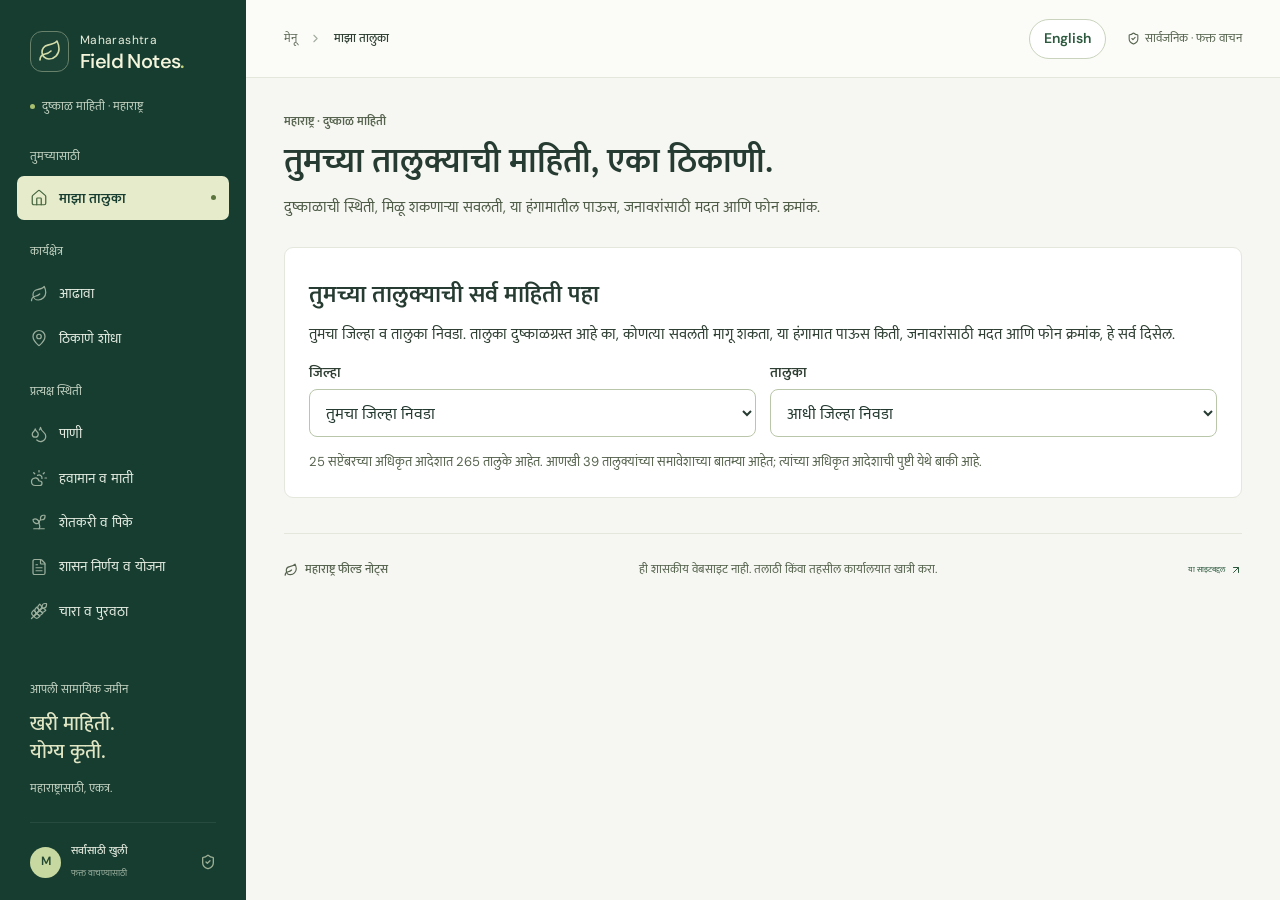
==== commit 09cc6343: "Fix bilingual navigation and farmer summaries; deploy refreshed data explicitly" ====
--- a/index.html
+++ b/index.html
@@ -7,8 +7,8 @@
     <title>महाराष्ट्र फील्ड नोट्स · तालुक्याची दुष्काळ माहिती</title>
     <meta name="description" content="तुमचा तालुका दुष्काळग्रस्त आहे का, कोणत्या सवलती मिळू शकतात, या हंगामात पाऊस किती, जनावरांसाठी मदत व फोन क्रमांक. Drought status, relief, rain and help numbers for every Maharashtra taluka." />
     <link rel="icon" href="./favicon.svg" />
-    <script type="module" crossorigin src="./assets/index-BGzimaZ2.js"></script>
-    <link rel="stylesheet" crossorigin href="./assets/index-BBBXHNwe.css">
+    <script type="module" crossorigin src="./assets/index-CY_Q_XO4.js"></script>
+    <link rel="stylesheet" crossorigin href="./assets/index-CS_zt669.css">
   </head>
   <body class="antialiased">
     <div id="root"></div>
--- a/assets/index-CS_zt669.css
+++ b/assets/index-CS_zt669.css
@@ -0,0 +1 @@
+@import "https://fonts.googleapis.com/css2?family=DM+Sans:wght@400;450;500;550;600;650;700&family=Libre+Caslon+Display&display=swap";@import "https://fonts.googleapis.com/css2?family=Mukta:wght@400;500;600;700&display=swap";@layer properties{@supports (((-webkit-hyphens:none)) and (not (margin-trim:inline))) or ((-moz-orient:inline) and (not (color:rgb(from red r g b)))){:root,:host{--shimmer-angle:20deg}*,:before,:after,::backdrop{--tw-translate-x:0;--tw-translate-y:0;--tw-translate-z:0;--tw-rotate-x:initial;--tw-rotate-y:initial;--tw-rotate-z:initial;--tw-skew-x:initial;--tw-skew-y:initial;--tw-scroll-snap-strictness:proximity;--tw-space-x-reverse:0;--tw-border-style:solid;--tw-leading:initial;--tw-font-weight:initial;--tw-tracking:initial;--tw-ordinal:initial;--tw-slashed-zero:initial;--tw-numeric-figure:initial;--tw-numeric-spacing:initial;--tw-numeric-fraction:initial;--tw-shadow:0 0 #0000;--tw-shadow-color:initial;--tw-shadow-alpha:100%;--tw-inset-shadow:0 0 #0000;--tw-inset-shadow-color:initial;--tw-inset-shadow-alpha:100%;--tw-ring-color:initial;--tw-ring-shadow:0 0 #0000;--tw-inset-ring-color:initial;--tw-inset-ring-shadow:0 0 #0000;--tw-ring-inset:initial;--tw-ring-offset-width:0px;--tw-ring-offset-color:#fff;--tw-ring-offset-shadow:0 0 #0000;--tw-outline-style:solid;--tw-blur:initial;--tw-brightness:initial;--tw-contrast:initial;--tw-grayscale:initial;--tw-hue-rotate:initial;--tw-invert:initial;--tw-opacity:initial;--tw-saturate:initial;--tw-sepia:initial;--tw-drop-shadow:initial;--tw-drop-shadow-color:initial;--tw-drop-shadow-alpha:100%;--tw-drop-shadow-size:initial;--tw-duration:initial;--tw-ease:initial;--tw-content:"";--tw-scale-x:1;--tw-scale-y:1;--tw-scale-z:1;--tw-animation-delay:0s;--tw-animation-direction:normal;--tw-animation-duration:initial;--tw-animation-fill-mode:none;--tw-animation-iteration-count:1;--tw-enter-blur:0;--tw-enter-opacity:1;--tw-enter-rotate:0;--tw-enter-scale:1;--tw-enter-translate-x:0;--tw-enter-translate-y:0;--tw-exit-blur:0;--tw-exit-opacity:1;--tw-exit-rotate:0;--tw-exit-scale:1;--tw-exit-translate-x:0;--tw-exit-translate-y:0;--scroll-fade-t:0px;--scroll-fade-b:0px;--scroll-fade-s:0px;--scroll-fade-e:0px;--scroll-fade-mask:initial;--shimmer-image:initial;--shimmer-text-fill:initial}}}@layer theme{:root,:host{--font-sans:Arial, Helvetica, sans-serif;--color-black:#000;--color-white:#fff;--spacing:.25rem;--container-xs:20rem;--container-sm:24rem;--container-lg:32rem;--text-xs:.75rem;--text-xs--line-height:calc(1 / .75);--text-sm:.875rem;--text-sm--line-height:calc(1.25 / .875);--text-base:1rem;--text-base--line-height:calc(1.5 / 1);--text-lg:1.125rem;--text-lg--line-height:calc(1.75 / 1.125);--font-weight-normal:400;--font-weight-medium:500;--font-weight-semibold:600;--tracking-tight:-.025em;--tracking-widest:.1em;--leading-tight:1.25;--leading-snug:1.375;--leading-normal:1.5;--leading-relaxed:1.625;--radius-xs:.125rem;--ease-in-out:cubic-bezier(.4, 0, .2, 1);--animate-spin:spin 1s linear infinite;--animate-pulse:pulse 2s cubic-bezier(.4, 0, .6, 1) infinite;--aspect-video:16 / 9;--default-transition-duration:.15s;--default-transition-timing-function:cubic-bezier(.4, 0, .2, 1);--default-font-family:Arial, Helvetica, sans-serif;--default-mono-font-family:ui-monospace, SFMono-Regular, Menlo, Monaco, Consolas, "Liberation Mono", "Courier New", monospace;--color-border:var(--border)}}@layer base{*,:after,:before,::backdrop{box-sizing:border-box;border:0 solid;margin:0;padding:0}::file-selector-button{box-sizing:border-box;border:0 solid;margin:0;padding:0}html,:host{-webkit-text-size-adjust:100%;tab-size:4;line-height:1.5;font-family:var(--default-font-family,ui-sans-serif, system-ui, sans-serif, "Apple Color Emoji", "Segoe UI Emoji", "Segoe UI Symbol", "Noto Color Emoji");font-feature-settings:var(--default-font-feature-settings,normal);font-variation-settings:var(--default-font-variation-settings,normal);-webkit-tap-highlight-color:transparent}hr{height:0;color:inherit;border-top-width:1px}abbr:where([title]){-webkit-text-decoration:underline dotted;text-decoration:underline dotted}h1,h2,h3,h4,h5,h6{font-size:inherit;font-weight:inherit}a{color:inherit;-webkit-text-decoration:inherit;-webkit-text-decoration:inherit;-webkit-text-decoration:inherit;-webkit-text-decoration:inherit;text-decoration:inherit}b,strong{font-weight:bolder}code,kbd,samp,pre{font-family:var(--default-mono-font-family,ui-monospace, SFMono-Regular, Menlo, Monaco, Consolas, "Liberation Mono", "Courier New", monospace);font-feature-settings:var(--default-mono-font-feature-settings,normal);font-variation-settings:var(--default-mono-font-variation-settings,normal);font-size:1em}small{font-size:80%}sub,sup{vertical-align:baseline;font-size:75%;line-height:0;position:relative}sub{bottom:-.25em}sup{top:-.5em}table{text-indent:0;border-color:inherit;border-collapse:collapse}:-moz-focusring{outline:auto}progress{vertical-align:baseline}summary{display:list-item}ol,ul,menu{list-style:none}img,svg,video,canvas,audio,iframe,embed,object{vertical-align:middle;display:block}img,video{max-width:100%;height:auto}button,input,select,optgroup,textarea{font:inherit;font-feature-settings:inherit;font-variation-settings:inherit;letter-spacing:inherit;color:inherit;opacity:1;background-color:#0000;border-radius:0}::file-selector-button{font:inherit;font-feature-settings:inherit;font-variation-settings:inherit;letter-spacing:inherit;color:inherit;opacity:1;background-color:#0000;border-radius:0}:where(select:is([multiple],[size])) optgroup{font-weight:bolder}:where(select:is([multiple],[size])) optgroup option{padding-inline-start:20px}::file-selector-button{margin-inline-end:4px}::placeholder{opacity:1}@supports (not ((-webkit-appearance:-apple-pay-button))) or (contain-intrinsic-size:1px){::placeholder{color:currentColor}@supports (color:color-mix(in lab, red, red)){::placeholder{color:color-mix(in oklab, currentcolor 50%, transparent)}}}textarea{resize:vertical}::-webkit-search-decoration{-webkit-appearance:none}::-webkit-date-and-time-value{min-height:1lh;text-align:inherit}::-webkit-datetime-edit{display:inline-flex}::-webkit-datetime-edit-fields-wrapper{padding:0}::-webkit-datetime-edit{padding-block:0}::-webkit-datetime-edit-year-field{padding-block:0}::-webkit-datetime-edit-month-field{padding-block:0}::-webkit-datetime-edit-day-field{padding-block:0}::-webkit-datetime-edit-hour-field{padding-block:0}::-webkit-datetime-edit-minute-field{padding-block:0}::-webkit-datetime-edit-second-field{padding-block:0}::-webkit-datetime-edit-millisecond-field{padding-block:0}::-webkit-datetime-edit-meridiem-field{padding-block:0}::-webkit-calendar-picker-indicator{line-height:1}:-moz-ui-invalid{box-shadow:none}button,input:where([type=button],[type=reset],[type=submit]){appearance:button}::file-selector-button{appearance:button}::-webkit-inner-spin-button{height:auto}::-webkit-outer-spin-button{height:auto}[hidden]:where(:not([hidden=until-found])){display:none!important}}@layer components;@layer utilities{.\@container\/card-header{container:card-header/inline-size}.\@container\/field-group{container:field-group/inline-size}.pointer-events-none{pointer-events:none}.invisible{visibility:hidden}.visible{visibility:visible}.sr-only{clip-path:inset(50%);white-space:nowrap;border-width:0;width:1px;height:1px;margin:-1px;padding:0;position:absolute;overflow:hidden}.absolute{position:absolute}.fixed{position:fixed}.relative{position:relative}.static{position:static}.inset-0{inset:calc(var(--spacing) * 0)}.inset-x-0{inset-inline:calc(var(--spacing) * 0)}.inset-y-0{inset-block:calc(var(--spacing) * 0)}.inset-s-1\/2{inset-inline-start:50%}.start{inset-inline-start:var(--spacing)}.end{inset-inline-end:var(--spacing)}.-top-12{top:calc(var(--spacing) * -12)}.top-0{top:calc(var(--spacing) * 0)}.top-1\.5{top:calc(var(--spacing) * 1.5)}.top-1\/2{top:50%}.top-3\.5{top:calc(var(--spacing) * 3.5)}.top-4{top:calc(var(--spacing) * 4)}.top-\[1px\]{top:1px}.top-\[50\%\]{top:50%}.top-\[60\%\]{top:60%}.top-full{top:100%}.-right-12{right:calc(var(--spacing) * -12)}.right-0{right:calc(var(--spacing) * 0)}.right-1{right:calc(var(--spacing) * 1)}.right-2{right:calc(var(--spacing) * 2)}.right-3{right:calc(var(--spacing) * 3)}.right-3\.5{right:calc(var(--spacing) * 3.5)}.right-4{right:calc(var(--spacing) * 4)}.-bottom-12{bottom:calc(var(--spacing) * -12)}.bottom-0{bottom:calc(var(--spacing) * 0)}.-left-12{left:calc(var(--spacing) * -12)}.left-0{left:calc(var(--spacing) * 0)}.left-1\/2{left:50%}.left-2{left:calc(var(--spacing) * 2)}.left-3{left:calc(var(--spacing) * 3)}.left-\[50\%\]{left:50%}.isolate{isolation:isolate}.z-10{z-index:10}.z-20{z-index:20}.z-50{z-index:50}.z-\[1\]{z-index:1}.order-first{order:-9999}.order-last{order:9999}.col-start-2{grid-column-start:2}.row-span-2{grid-row:span 2/span 2}.row-start-1{grid-row-start:1}.m-0\!{margin:calc(var(--spacing) * 0)!important}.-mx-1{margin-inline:calc(var(--spacing) * -1)}.mx-2{margin-inline:calc(var(--spacing) * 2)}.mx-3\.5{margin-inline:calc(var(--spacing) * 3.5)}.mx-auto{margin-inline:auto}.-my-2{margin-block:calc(var(--spacing) * -2)}.my-0{margin-block:calc(var(--spacing) * 0)}.my-0\.5{margin-block:calc(var(--spacing) * .5)}.my-1{margin-block:calc(var(--spacing) * 1)}.-mt-4{margin-top:calc(var(--spacing) * -4)}.mt-0\.5{margin-top:calc(var(--spacing) * .5)}.mt-1\.5{margin-top:calc(var(--spacing) * 1.5)}.mt-2{margin-top:calc(var(--spacing) * 2)}.mt-4{margin-top:calc(var(--spacing) * 4)}.mt-auto{margin-top:auto}.mb-2{margin-bottom:calc(var(--spacing) * 2)}.mb-3{margin-bottom:calc(var(--spacing) * 3)}.-ml-1{margin-left:calc(var(--spacing) * -1)}.-ml-4{margin-left:calc(var(--spacing) * -4)}.ml-1{margin-left:calc(var(--spacing) * 1)}.ml-4{margin-left:calc(var(--spacing) * 4)}.ml-auto{margin-left:auto}.line-clamp-1{-webkit-line-clamp:1;-webkit-box-orient:vertical;display:-webkit-box;overflow:hidden}.line-clamp-2{-webkit-line-clamp:2;-webkit-box-orient:vertical;display:-webkit-box;overflow:hidden}.scrollbar-none{scrollbar-width:none}.scrollbar-none::-webkit-scrollbar{display:none}.block{display:block}.flex{display:flex}.grid{display:grid}.hidden{display:none}.inline-flex{display:inline-flex}.table{display:table}.table-caption{display:table-caption}.table-cell{display:table-cell}.table-row{display:table-row}.field-sizing-content{field-sizing:content}.aspect-square{aspect-ratio:1}.aspect-video{aspect-ratio:var(--aspect-video)}.size-\(--cell-size\){width:var(--cell-size);height:var(--cell-size)}.size-2{width:calc(var(--spacing) * 2);height:calc(var(--spacing) * 2)}.size-2\.5{width:calc(var(--spacing) * 2.5);height:calc(var(--spacing) * 2.5)}.size-3{width:calc(var(--spacing) * 3);height:calc(var(--spacing) * 3)}.size-3\.5{width:calc(var(--spacing) * 3.5);height:calc(var(--spacing) * 3.5)}.size-4{width:calc(var(--spacing) * 4);height:calc(var(--spacing) * 4)}.size-6{width:calc(var(--spacing) * 6);height:calc(var(--spacing) * 6)}.size-7{width:calc(var(--spacing) * 7);height:calc(var(--spacing) * 7)}.size-8{width:calc(var(--spacing) * 8);height:calc(var(--spacing) * 8)}.size-9{width:calc(var(--spacing) * 9);height:calc(var(--spacing) * 9)}.size-10{width:calc(var(--spacing) * 10);height:calc(var(--spacing) * 10)}.size-16{width:calc(var(--spacing) * 16);height:calc(var(--spacing) * 16)}.size-auto{width:auto;height:auto}.size-full{width:100%;height:100%}.h-\(--cell-size\){height:var(--cell-size)}.h-1\.5{height:calc(var(--spacing) * 1.5)}.h-2{height:calc(var(--spacing) * 2)}.h-2\.5{height:calc(var(--spacing) * 2.5)}.h-4{height:calc(var(--spacing) * 4)}.h-5{height:calc(var(--spacing) * 5)}.h-6{height:calc(var(--spacing) * 6)}.h-7{height:calc(var(--spacing) * 7)}.h-8{height:calc(var(--spacing) * 8)}.h-9{height:calc(var(--spacing) * 9)}.h-10{height:calc(var(--spacing) * 10)}.h-12{height:calc(var(--spacing) * 12)}.h-\[calc\(--spacing\(5\.5\)\)\]{height:calc(calc(var(--spacing) * 5.5))}.h-\[calc\(100\%-1px\)\]{height:calc(100% - 1px)}.h-\[var\(--radix-navigation-menu-viewport-height\)\]{height:var(--radix-navigation-menu-viewport-height)}.h-\[var\(--radix-select-trigger-height\)\]{height:var(--radix-select-trigger-height)}.h-auto{height:auto}.h-full{height:100%}.h-max{height:max-content}.h-px{height:1px}.h-svh{height:100svh}.max-h-\(--radix-context-menu-content-available-height\){max-height:var(--radix-context-menu-content-available-height)}.max-h-\(--radix-dropdown-menu-content-available-height\){max-height:var(--radix-dropdown-menu-content-available-height)}.max-h-\(--radix-select-content-available-height\){max-height:var(--radix-select-content-available-height)}.max-h-96{max-height:calc(var(--spacing) * 96)}.max-h-\[300px\]{max-height:300px}.max-h-\[min\(calc\(--spacing\(96\)---spacing\(9\)\)\,calc\(var\(--available-height\)---spacing\(9\)\)\)\]{max-height:min(calc(calc(var(--spacing) * 96) - calc(var(--spacing) * 9)), calc(var(--available-height) - calc(var(--spacing) * 9)))}.min-h-0{min-height:calc(var(--spacing) * 0)}.min-h-4{min-height:calc(var(--spacing) * 4)}.min-h-9{min-height:calc(var(--spacing) * 9)}.min-h-16{min-height:calc(var(--spacing) * 16)}.min-h-full{min-height:100%}.min-h-svh{min-height:100svh}.w-\(--anchor-width\){width:var(--anchor-width)}.w-\(--cell-size\){width:var(--cell-size)}.w-\(--sidebar-width\){width:var(--sidebar-width)}.w-0{width:calc(var(--spacing) * 0)}.w-1{width:calc(var(--spacing) * 1)}.w-2{width:calc(var(--spacing) * 2)}.w-2\.5{width:calc(var(--spacing) * 2.5)}.w-3{width:calc(var(--spacing) * 3)}.w-3\/4{width:75%}.w-4{width:calc(var(--spacing) * 4)}.w-5{width:calc(var(--spacing) * 5)}.w-9{width:calc(var(--spacing) * 9)}.w-10{width:calc(var(--spacing) * 10)}.w-24{width:calc(var(--spacing) * 24)}.w-64{width:calc(var(--spacing) * 64)}.w-72{width:calc(var(--spacing) * 72)}.w-\[100px\]{width:100px}.w-auto{width:auto}.w-fit{width:fit-content}.w-full{width:100%}.w-max{width:max-content}.w-px{width:1px}.max-w-\(--available-width\){max-width:var(--available-width)}.max-w-\(--skeleton-width\){max-width:var(--skeleton-width)}.max-w-\[80\%\]{max-width:80%}.max-w-\[calc\(100\%-2rem\)\]{max-width:calc(100% - 2rem)}.max-w-full{max-width:100%}.max-w-max{max-width:max-content}.max-w-sm{max-width:var(--container-sm)}.min-w-\(--cell-size\){min-width:var(--cell-size)}.min-w-0{min-width:calc(var(--spacing) * 0)}.min-w-5{min-width:calc(var(--spacing) * 5)}.min-w-8{min-width:calc(var(--spacing) * 8)}.min-w-9{min-width:calc(var(--spacing) * 9)}.min-w-10{min-width:calc(var(--spacing) * 10)}.min-w-16{min-width:calc(var(--spacing) * 16)}.min-w-40{min-width:calc(var(--spacing) * 40)}.min-w-\[8rem\]{min-width:8rem}.min-w-\[12rem\]{min-width:12rem}.min-w-\[calc\(var\(--anchor-width\)\+--spacing\(7\)\)\]{min-width:calc(var(--anchor-width) + calc(var(--spacing) * 7))}.min-w-\[var\(--radix-select-trigger-width\)\]{min-width:var(--radix-select-trigger-width)}.flex-1{flex:1}.shrink-0{flex-shrink:0}.grow{flex-grow:1}.grow-0{flex-grow:0}.basis-full{flex-basis:100%}.caption-bottom{caption-side:bottom}.border-collapse{border-collapse:collapse}.origin-\(--radix-context-menu-content-transform-origin\){transform-origin:var(--radix-context-menu-content-transform-origin)}.origin-\(--radix-dropdown-menu-content-transform-origin\){transform-origin:var(--radix-dropdown-menu-content-transform-origin)}.origin-\(--radix-hover-card-content-transform-origin\){transform-origin:var(--radix-hover-card-content-transform-origin)}.origin-\(--radix-menubar-content-transform-origin\){transform-origin:var(--radix-menubar-content-transform-origin)}.origin-\(--radix-popover-content-transform-origin\){transform-origin:var(--radix-popover-content-transform-origin)}.origin-\(--radix-select-content-transform-origin\){transform-origin:var(--radix-select-content-transform-origin)}.origin-\(--radix-tooltip-content-transform-origin\){transform-origin:var(--radix-tooltip-content-transform-origin)}.origin-\(--transform-origin\){transform-origin:var(--transform-origin)}.-translate-x-1\/2{--tw-translate-x:calc(calc(1 / 2 * 100%) * -1);translate:var(--tw-translate-x) var(--tw-translate-y)}.-translate-x-px{--tw-translate-x:-1px;translate:var(--tw-translate-x) var(--tw-translate-y)}.translate-x-\[-50\%\]{--tw-translate-x:-50%;translate:var(--tw-translate-x) var(--tw-translate-y)}.translate-x-px{--tw-translate-x:1px;translate:var(--tw-translate-x) var(--tw-translate-y)}.-translate-y-1\/2{--tw-translate-y:calc(calc(1 / 2 * 100%) * -1);translate:var(--tw-translate-x) var(--tw-translate-y)}.-translate-y-3\/4{--tw-translate-y:calc(calc(3 / 4 * 100%) * -1);translate:var(--tw-translate-x) var(--tw-translate-y)}.translate-y-0\.5{--tw-translate-y:calc(var(--spacing) * .5);translate:var(--tw-translate-x) var(--tw-translate-y)}.translate-y-3\/4{--tw-translate-y:calc(3 / 4 * 100%);translate:var(--tw-translate-x) var(--tw-translate-y)}.translate-y-\[-50\%\]{--tw-translate-y:-50%;translate:var(--tw-translate-x) var(--tw-translate-y)}.translate-y-\[calc\(-50\%_-_2px\)\]{--tw-translate-y:calc(-50% - 2px);translate:var(--tw-translate-x) var(--tw-translate-y)}.rotate-45{rotate:45deg}.rotate-90{rotate:90deg}.transform{transform:var(--tw-rotate-x,) var(--tw-rotate-y,) var(--tw-rotate-z,) var(--tw-skew-x,) var(--tw-skew-y,)}.scroll-fade-x{--_scroll-fade-size-s:var(--scroll-fade-s-size,var(--scroll-fade-size,min(12%, calc(var(--spacing) * 10))));--_scroll-fade-size-e:var(--scroll-fade-e-size,var(--scroll-fade-size,min(12%, calc(var(--spacing) * 10))));--scroll-fade-inline:linear-gradient(to right, transparent 0, #000 var(--scroll-fade-s,0px), #000 calc(100% - var(--scroll-fade-e,0px)), transparent 100%)}.scroll-fade-x:where([dir=rtl],[dir=rtl] *){--scroll-fade-inline:linear-gradient(to left, transparent 0, #000 var(--scroll-fade-s,0px), #000 calc(100% - var(--scroll-fade-e,0px)), transparent 100%)}.scroll-fade-x{-webkit-mask-image:var(--scroll-fade-mask,var(--scroll-fade-inline));-webkit-mask-image:var(--scroll-fade-mask,var(--scroll-fade-inline));-webkit-mask-image:var(--scroll-fade-mask,var(--scroll-fade-inline));-webkit-mask-image:var(--scroll-fade-mask,var(--scroll-fade-inline));mask-image:var(--scroll-fade-mask,var(--scroll-fade-inline));-webkit-mask-composite:source-in;-webkit-mask-composite:source-in;-webkit-mask-composite:source-in;-webkit-mask-repeat:no-repeat;mask-repeat:no-repeat;-webkit-mask-composite:source-in;mask-composite:intersect}@supports (animation-timeline:scroll()){.scroll-fade-x{animation:1ms ease-in-out scroll-fade-reveal-s,1ms ease-in-out scroll-fade-reveal-e;animation-timeline:scroll(self inline),scroll(self inline);animation-range:0 var(--scroll-fade-reveal,calc(var(--spacing) * 24)), calc(100% - var(--scroll-fade-reveal,calc(var(--spacing) * 24))) 100%;animation-fill-mode:both}}@supports not (animation-timeline:scroll()){.scroll-fade-x{--scroll-fade-s:var(--_scroll-fade-size-s);--scroll-fade-e:var(--_scroll-fade-size-e)}}.scroll-fade-b{--_scroll-fade-size-b:var(--scroll-fade-b-size,var(--scroll-fade-size,min(12%, calc(var(--spacing) * 10))));--scroll-fade-mask:linear-gradient(to bottom, #000 0, #000 calc(100% - var(--scroll-fade-b,0px)), transparent 100%);-webkit-mask-image:var(--scroll-fade-mask);-webkit-mask-image:var(--scroll-fade-mask);-webkit-mask-image:var(--scroll-fade-mask);-webkit-mask-image:var(--scroll-fade-mask);mask-image:var(--scroll-fade-mask);-webkit-mask-composite:source-in;-webkit-mask-composite:source-in;-webkit-mask-composite:source-in;-webkit-mask-repeat:no-repeat;mask-repeat:no-repeat;-webkit-mask-composite:source-in;mask-composite:intersect}@supports (animation-timeline:scroll()){.scroll-fade-b{animation:1ms ease-in-out scroll-fade-reveal-b;animation-timeline:scroll(self y);animation-range:calc(100% - var(--scroll-fade-reveal,calc(var(--spacing) * 24))) 100%;animation-fill-mode:both}}@supports not (animation-timeline:scroll()){.scroll-fade-b{--scroll-fade-b:var(--_scroll-fade-size-b)}}.animate-caret-blink{animation:1.25s ease-out infinite caret-blink}.animate-in{animation:enter var(--tw-animation-duration,var(--tw-duration,.15s))var(--tw-ease,ease)var(--tw-animation-delay,0s)var(--tw-animation-iteration-count,1)var(--tw-animation-direction,normal)var(--tw-animation-fill-mode,none)}.animate-pulse{animation:var(--animate-pulse)}.animate-spin{animation:var(--animate-spin)}.cursor-default{cursor:default}.cursor-text{cursor:text}.touch-none{touch-action:none}.resize-none{resize:none}.snap-x{scroll-snap-type:x var(--tw-scroll-snap-strictness)}.snap-mandatory{--tw-scroll-snap-strictness:mandatory}.scroll-my-1{scroll-margin-block:calc(var(--spacing) * 1)}.scroll-px-1{scroll-padding-inline:calc(var(--spacing) * 1)}.scroll-py-1{scroll-padding-block:calc(var(--spacing) * 1)}.list-disc{list-style-type:disc}.list-none{list-style-type:none}.appearance-none{appearance:none}.auto-rows-min{grid-auto-rows:min-content}.grid-cols-\[0_1fr\]{grid-template-columns:0 1fr}.grid-rows-\[auto_1fr\]{grid-template-rows:auto 1fr}.grid-rows-\[auto_auto\]{grid-template-rows:auto auto}.flex-col{flex-direction:column}.flex-col-reverse{flex-direction:column-reverse}.flex-row{flex-direction:row}.flex-wrap{flex-wrap:wrap}.place-content-center{place-content:center}.place-items-center{place-items:center}.items-center{align-items:center}.items-end{align-items:flex-end}.items-start{align-items:flex-start}.items-stretch{align-items:stretch}.justify-between{justify-content:space-between}.justify-center{justify-content:center}.justify-start{justify-content:flex-start}.justify-items-start{justify-items:start}.gap-0\.5{gap:calc(var(--spacing) * .5)}.gap-1{gap:calc(var(--spacing) * 1)}.gap-1\.5{gap:calc(var(--spacing) * 1.5)}.gap-2{gap:calc(var(--spacing) * 2)}.gap-2\.5{gap:calc(var(--spacing) * 2.5)}.gap-3{gap:calc(var(--spacing) * 3)}.gap-4{gap:calc(var(--spacing) * 4)}.gap-6{gap:calc(var(--spacing) * 6)}.gap-7{gap:calc(var(--spacing) * 7)}.gap-8{gap:calc(var(--spacing) * 8)}.gap-\[--spacing\(var\(--gap\)\)\]{gap:calc(var(--spacing) * var(--gap))}:where(.-space-x-2>:not(:last-child)){--tw-space-x-reverse:0;margin-inline-start:calc(calc(var(--spacing) * -2) * var(--tw-space-x-reverse));margin-inline-end:calc(calc(var(--spacing) * -2) * calc(1 - var(--tw-space-x-reverse)))}.gap-y-0\.5{row-gap:calc(var(--spacing) * .5)}.self-end{align-self:flex-end}.self-start{align-self:flex-start}.self-stretch{align-self:stretch}.justify-self-end{justify-self:flex-end}.truncate{text-overflow:ellipsis;white-space:nowrap;overflow:hidden}.overflow-auto{overflow:auto}.overflow-hidden{overflow:hidden}.overflow-x-auto{overflow-x:auto}.overflow-x-hidden{overflow-x:hidden}.overflow-y-auto{overflow-y:auto}.overscroll-contain{overscroll-behavior:contain}.overscroll-x-contain{overscroll-behavior-x:contain}.rounded-\[2px\]{border-radius:2px}.rounded-\[4px\]{border-radius:4px}.rounded-\[calc\(var\(--radius\)-5px\)\]{border-radius:calc(var(--radius) - 5px)}.rounded-\[inherit\]{border-radius:inherit}.rounded-full{border-radius:3.40282e38px}.rounded-lg{border-radius:var(--radius)}.rounded-md{border-radius:calc(var(--radius) - 2px)}.rounded-none{border-radius:0}.rounded-sm{border-radius:calc(var(--radius) - 4px)}.rounded-xl{border-radius:calc(var(--radius) + 4px)}.rounded-xs{border-radius:var(--radius-xs)}.rounded-l-md{border-top-left-radius:calc(var(--radius) - 2px);border-bottom-left-radius:calc(var(--radius) - 2px)}.rounded-tl-sm{border-top-left-radius:calc(var(--radius) - 4px)}.rounded-r-md{border-top-right-radius:calc(var(--radius) - 2px);border-bottom-right-radius:calc(var(--radius) - 2px)}.border{border-style:var(--tw-border-style);border-width:1px}.border-0{border-style:var(--tw-border-style);border-width:0}.border-\[1\.5px\]{border-style:var(--tw-border-style);border-width:1.5px}.border-y{border-block-style:var(--tw-border-style);border-block-width:1px}.border-t{border-top-style:var(--tw-border-style);border-top-width:1px}.border-r{border-right-style:var(--tw-border-style);border-right-width:1px}.border-b{border-bottom-style:var(--tw-border-style);border-bottom-width:1px}.border-l{border-left-style:var(--tw-border-style);border-left-width:1px}.border-dashed{--tw-border-style:dashed;border-style:dashed}.border-none{--tw-border-style:none;border-style:none}.border-\(--color-border\){border-color:var(--color-border)}.border-border,.border-border\/50{border-color:var(--border)}@supports (color:color-mix(in lab, red, red)){.border-border\/50{border-color:color-mix(in oklab, var(--border) 50%, transparent)}}.border-input{border-color:var(--input)}.border-primary{border-color:var(--primary)}.border-sidebar-border{border-color:var(--sidebar-border)}.border-transparent{border-color:#0000}.border-t-transparent{border-top-color:#0000}.border-l-transparent{border-left-color:#0000}.bg-\(--color-bg\){background-color:var(--color-bg)}.bg-\[Canvas\]{background-color:canvas}.bg-accent{background-color:var(--accent)}.bg-background{background-color:var(--background)}.bg-black\/50{background-color:#00000080}@supports (color:color-mix(in lab, red, red)){.bg-black\/50{background-color:color-mix(in oklab, var(--color-black) 50%, transparent)}}.bg-border{background-color:var(--border)}.bg-card{background-color:var(--card)}.bg-destructive{background-color:var(--destructive)}.bg-foreground{background-color:var(--foreground)}.bg-input{background-color:var(--input)}.bg-muted,.bg-muted\/50{background-color:var(--muted)}@supports (color:color-mix(in lab, red, red)){.bg-muted\/50{background-color:color-mix(in oklab, var(--muted) 50%, transparent)}}.bg-popover{background-color:var(--popover)}.bg-primary,.bg-primary\/20{background-color:var(--primary)}@supports (color:color-mix(in lab, red, red)){.bg-primary\/20{background-color:color-mix(in oklab, var(--primary) 20%, transparent)}}.bg-secondary{background-color:var(--secondary)}.bg-sidebar{background-color:var(--sidebar)}.bg-sidebar-border{background-color:var(--sidebar-border)}.bg-transparent{background-color:#0000}.bg-white{background-color:var(--color-white)}.bg-clip-padding{background-clip:padding-box}.fill-current{fill:currentColor}.fill-foreground{fill:var(--foreground)}.fill-primary{fill:var(--primary)}.p-0{padding:calc(var(--spacing) * 0)}.p-1{padding:calc(var(--spacing) * 1)}.p-2{padding:calc(var(--spacing) * 2)}.p-3{padding:calc(var(--spacing) * 3)}.p-4{padding:calc(var(--spacing) * 4)}.p-6{padding:calc(var(--spacing) * 6)}.p-\[3px\]{padding:3px}.p-px{padding:1px}.px-\(--cell-size\){padding-inline:var(--cell-size)}.px-1{padding-inline:calc(var(--spacing) * 1)}.px-1\.5{padding-inline:calc(var(--spacing) * 1.5)}.px-2{padding-inline:calc(var(--spacing) * 2)}.px-2\.5{padding-inline:calc(var(--spacing) * 2.5)}.px-3{padding-inline:calc(var(--spacing) * 3)}.px-4{padding-inline:calc(var(--spacing) * 4)}.px-6{padding-inline:calc(var(--spacing) * 6)}.py-0\.5{padding-block:calc(var(--spacing) * .5)}.py-1{padding-block:calc(var(--spacing) * 1)}.py-1\.5{padding-block:calc(var(--spacing) * 1.5)}.py-2{padding-block:calc(var(--spacing) * 2)}.py-3{padding-block:calc(var(--spacing) * 3)}.py-4{padding-block:calc(var(--spacing) * 4)}.py-6{padding-block:calc(var(--spacing) * 6)}.pt-0{padding-top:calc(var(--spacing) * 0)}.pt-3{padding-top:calc(var(--spacing) * 3)}.pt-4{padding-top:calc(var(--spacing) * 4)}.pr-1{padding-right:calc(var(--spacing) * 1)}.pr-2{padding-right:calc(var(--spacing) * 2)}.pr-2\.5{padding-right:calc(var(--spacing) * 2.5)}.pr-3{padding-right:calc(var(--spacing) * 3)}.pr-8{padding-right:calc(var(--spacing) * 8)}.pr-9{padding-right:calc(var(--spacing) * 9)}.pb-2{padding-bottom:calc(var(--spacing) * 2)}.pb-3{padding-bottom:calc(var(--spacing) * 3)}.pb-4{padding-bottom:calc(var(--spacing) * 4)}.pl-2{padding-left:calc(var(--spacing) * 2)}.pl-3{padding-left:calc(var(--spacing) * 3)}.pl-4{padding-left:calc(var(--spacing) * 4)}.pl-8{padding-left:calc(var(--spacing) * 8)}.text-center{text-align:center}.text-end{text-align:end}.text-left{text-align:left}.align-middle{vertical-align:middle}.font-mono{font-family:ui-monospace,SFMono-Regular,Menlo,Monaco,Consolas,Liberation Mono,Courier New,monospace}.font-sans{font-family:Arial,Helvetica,sans-serif}.text-base{font-size:var(--text-base);line-height:var(--tw-leading,var(--text-base--line-height))}.text-lg{font-size:var(--text-lg);line-height:var(--tw-leading,var(--text-lg--line-height))}.text-sm{font-size:var(--text-sm);line-height:var(--tw-leading,var(--text-sm--line-height))}.text-sm\/relaxed{font-size:var(--text-sm);line-height:var(--leading-relaxed)}.text-xs{font-size:var(--text-xs);line-height:var(--tw-leading,var(--text-xs--line-height))}.text-\[0\.8rem\]{font-size:.8rem}.leading-none{--tw-leading:1;line-height:1}.leading-normal{--tw-leading:var(--leading-normal);line-height:var(--leading-normal)}.leading-relaxed{--tw-leading:var(--leading-relaxed);line-height:var(--leading-relaxed)}.leading-snug{--tw-leading:var(--leading-snug);line-height:var(--leading-snug)}.leading-tight{--tw-leading:var(--leading-tight);line-height:var(--leading-tight)}.font-medium{--tw-font-weight:var(--font-weight-medium);font-weight:var(--font-weight-medium)}.font-normal{--tw-font-weight:var(--font-weight-normal);font-weight:var(--font-weight-normal)}.font-semibold{--tw-font-weight:var(--font-weight-semibold);font-weight:var(--font-weight-semibold)}.tracking-tight{--tw-tracking:var(--tracking-tight);letter-spacing:var(--tracking-tight)}.tracking-widest{--tw-tracking:var(--tracking-widest);letter-spacing:var(--tracking-widest)}.text-balance{text-wrap:balance}.break-words,.wrap-break-word{overflow-wrap:break-word}.whitespace-normal{white-space:normal}.whitespace-nowrap{white-space:nowrap}.text-\[CanvasText\]{color:canvastext}.text-accent-foreground{color:var(--accent-foreground)}.text-background{color:var(--background)}.text-card-foreground{color:var(--card-foreground)}.text-current{color:currentColor}.text-destructive{color:var(--destructive)}.text-foreground,.text-foreground\/60{color:var(--foreground)}@supports (color:color-mix(in lab, red, red)){.text-foreground\/60{color:color-mix(in oklab, var(--foreground) 60%, transparent)}}.text-muted-foreground{color:var(--muted-foreground)}.text-popover-foreground{color:var(--popover-foreground)}.text-primary{color:var(--primary)}.text-primary-foreground{color:var(--primary-foreground)}.text-secondary-foreground{color:var(--secondary-foreground)}.text-sidebar-foreground,.text-sidebar-foreground\/70{color:var(--sidebar-foreground)}@supports (color:color-mix(in lab, red, red)){.text-sidebar-foreground\/70{color:color-mix(in oklab, var(--sidebar-foreground) 70%, transparent)}}.text-white{color:var(--color-white)}.tabular-nums{--tw-numeric-spacing:tabular-nums;font-variant-numeric:var(--tw-ordinal,) var(--tw-slashed-zero,) var(--tw-numeric-figure,) var(--tw-numeric-spacing,) var(--tw-numeric-fraction,)}.underline-offset-4{text-underline-offset:4px}.antialiased{-webkit-font-smoothing:antialiased;-moz-osx-font-smoothing:grayscale}.opacity-0{opacity:0}.opacity-50{opacity:.5}.opacity-60{opacity:.6}.opacity-70{opacity:.7}.shadow{--tw-shadow:0 1px 3px 0 var(--tw-shadow-color,#0000001a), 0 1px 2px -1px var(--tw-shadow-color,#0000001a);box-shadow:var(--tw-inset-shadow), var(--tw-inset-ring-shadow), var(--tw-ring-offset-shadow), var(--tw-ring-shadow), var(--tw-shadow)}.shadow-\[0_0_0_1px_var\(--sidebar-border\)\]{--tw-shadow:0 0 0 1px var(--tw-shadow-color,var(--sidebar-border));box-shadow:var(--tw-inset-shadow), var(--tw-inset-ring-shadow), var(--tw-ring-offset-shadow), var(--tw-ring-shadow), var(--tw-shadow)}.shadow-lg{--tw-shadow:0 10px 15px -3px var(--tw-shadow-color,#0000001a), 0 4px 6px -4px var(--tw-shadow-color,#0000001a);box-shadow:var(--tw-inset-shadow), var(--tw-inset-ring-shadow), var(--tw-ring-offset-shadow), var(--tw-ring-shadow), var(--tw-shadow)}.shadow-md{--tw-shadow:0 4px 6px -1px var(--tw-shadow-color,#0000001a), 0 2px 4px -2px var(--tw-shadow-color,#0000001a);box-shadow:var(--tw-inset-shadow), var(--tw-inset-ring-shadow), var(--tw-ring-offset-shadow), var(--tw-ring-shadow), var(--tw-shadow)}.shadow-none{--tw-shadow:0 0 #0000;box-shadow:var(--tw-inset-shadow), var(--tw-inset-ring-shadow), var(--tw-ring-offset-shadow), var(--tw-ring-shadow), var(--tw-shadow)}.shadow-sm{--tw-shadow:0 1px 3px 0 var(--tw-shadow-color,#0000001a), 0 1px 2px -1px var(--tw-shadow-color,#0000001a);box-shadow:var(--tw-inset-shadow), var(--tw-inset-ring-shadow), var(--tw-ring-offset-shadow), var(--tw-ring-shadow), var(--tw-shadow)}.shadow-xl{--tw-shadow:0 20px 25px -5px var(--tw-shadow-color,#0000001a), 0 8px 10px -6px var(--tw-shadow-color,#0000001a);box-shadow:var(--tw-inset-shadow), var(--tw-inset-ring-shadow), var(--tw-ring-offset-shadow), var(--tw-ring-shadow), var(--tw-shadow)}.shadow-xs{--tw-shadow:0 1px 2px 0 var(--tw-shadow-color,#0000000d);box-shadow:var(--tw-inset-shadow), var(--tw-inset-ring-shadow), var(--tw-ring-offset-shadow), var(--tw-ring-shadow), var(--tw-shadow)}.ring-0{--tw-ring-shadow:var(--tw-ring-inset,) 0 0 0 calc(0px + var(--tw-ring-offset-width)) var(--tw-ring-color,currentcolor);box-shadow:var(--tw-inset-shadow), var(--tw-inset-ring-shadow), var(--tw-ring-offset-shadow), var(--tw-ring-shadow), var(--tw-shadow)}.ring-1{--tw-ring-shadow:var(--tw-ring-inset,) 0 0 0 calc(1px + var(--tw-ring-offset-width)) var(--tw-ring-color,currentcolor);box-shadow:var(--tw-inset-shadow), var(--tw-inset-ring-shadow), var(--tw-ring-offset-shadow), var(--tw-ring-shadow), var(--tw-shadow)}.ring-2{--tw-ring-shadow:var(--tw-ring-inset,) 0 0 0 calc(2px + var(--tw-ring-offset-width)) var(--tw-ring-color,currentcolor);box-shadow:var(--tw-inset-shadow), var(--tw-inset-ring-shadow), var(--tw-ring-offset-shadow), var(--tw-ring-shadow), var(--tw-shadow)}.ring-3{--tw-ring-shadow:var(--tw-ring-inset,) 0 0 0 calc(3px + var(--tw-ring-offset-width)) var(--tw-ring-color,currentcolor);box-shadow:var(--tw-inset-shadow), var(--tw-inset-ring-shadow), var(--tw-ring-offset-shadow), var(--tw-ring-shadow), var(--tw-shadow)}.ring-background{--tw-ring-color:var(--background)}.ring-card{--tw-ring-color:var(--card)}.ring-foreground\/10{--tw-ring-color:var(--foreground)}@supports (color:color-mix(in lab, red, red)){.ring-foreground\/10{--tw-ring-color:color-mix(in oklab, var(--foreground) 10%, transparent)}}.ring-ring\/50{--tw-ring-color:var(--ring)}@supports (color:color-mix(in lab, red, red)){.ring-ring\/50{--tw-ring-color:color-mix(in oklab, var(--ring) 50%, transparent)}}.ring-sidebar-ring{--tw-ring-color:var(--sidebar-ring)}.ring-offset-background{--tw-ring-offset-color:var(--background)}.outline-hidden{--tw-outline-style:none;outline-style:none}@media (forced-colors:active){.outline-hidden{outline-offset:2px;outline:2px solid #0000}}.outline{outline-style:var(--tw-outline-style);outline-width:1px}.filter{filter:var(--tw-blur,) var(--tw-brightness,) var(--tw-contrast,) var(--tw-grayscale,) var(--tw-hue-rotate,) var(--tw-invert,) var(--tw-saturate,) var(--tw-sepia,) var(--tw-drop-shadow,)}.transition{transition-property:color,background-color,border-color,outline-color,text-decoration-color,fill,stroke,--tw-gradient-from,--tw-gradient-via,--tw-gradient-to,opacity,box-shadow,transform,translate,scale,rotate,filter,-webkit-backdrop-filter,backdrop-filter,display,content-visibility,overlay,pointer-events;transition-timing-function:var(--tw-ease,var(--default-transition-timing-function));transition-duration:var(--tw-duration,var(--default-transition-duration))}.transition-\[color\,box-shadow\]{transition-property:color,box-shadow;transition-timing-function:var(--tw-ease,var(--default-transition-timing-function));transition-duration:var(--tw-duration,var(--default-transition-duration))}.transition-\[left\,right\,width\]{transition-property:left,right,width;transition-timing-function:var(--tw-ease,var(--default-transition-timing-function));transition-duration:var(--tw-duration,var(--default-transition-duration))}.transition-\[margin\,opacity\]{transition-property:margin,opacity;transition-timing-function:var(--tw-ease,var(--default-transition-timing-function));transition-duration:var(--tw-duration,var(--default-transition-duration))}.transition-\[translate\,scale\,opacity\]{transition-property:translate,scale,opacity;transition-timing-function:var(--tw-ease,var(--default-transition-timing-function));transition-duration:var(--tw-duration,var(--default-transition-duration))}.transition-\[width\,height\,padding\]{transition-property:width,height,padding;transition-timing-function:var(--tw-ease,var(--default-transition-timing-function));transition-duration:var(--tw-duration,var(--default-transition-duration))}.transition-\[width\]{transition-property:width;transition-timing-function:var(--tw-ease,var(--default-transition-timing-function));transition-duration:var(--tw-duration,var(--default-transition-duration))}.transition-all{transition-property:all;transition-timing-function:var(--tw-ease,var(--default-transition-timing-function));transition-duration:var(--tw-duration,var(--default-transition-duration))}.transition-colors{transition-property:color,background-color,border-color,outline-color,text-decoration-color,fill,stroke,--tw-gradient-from,--tw-gradient-via,--tw-gradient-to;transition-timing-function:var(--tw-ease,var(--default-transition-timing-function));transition-duration:var(--tw-duration,var(--default-transition-duration))}.transition-opacity{transition-property:opacity;transition-timing-function:var(--tw-ease,var(--default-transition-timing-function));transition-duration:var(--tw-duration,var(--default-transition-duration))}.transition-shadow{transition-property:box-shadow;transition-timing-function:var(--tw-ease,var(--default-transition-timing-function));transition-duration:var(--tw-duration,var(--default-transition-duration))}.transition-transform{transition-property:transform,translate,scale,rotate;transition-timing-function:var(--tw-ease,var(--default-transition-timing-function));transition-duration:var(--tw-duration,var(--default-transition-duration))}.transition-none{transition-property:none}.duration-100{--tw-duration:.1s;transition-duration:.1s}.duration-200{--tw-duration:.2s;transition-duration:.2s}.duration-300{--tw-duration:.3s;transition-duration:.3s}.duration-1000{--tw-duration:1s;transition-duration:1s}.ease-in-out{--tw-ease:var(--ease-in-out);transition-timing-function:var(--ease-in-out)}.ease-linear{--tw-ease:linear;transition-timing-function:linear}.contain-content{contain:content}.fade-in-0{--tw-enter-opacity:0}.outline-none{--tw-outline-style:none;outline-style:none}.select-none{-webkit-user-select:none;user-select:none}.zoom-in-95{--tw-enter-scale:.95}.\[--cell-size\:--spacing\(8\)\]{--cell-size:calc(var(--spacing) * 8)}.\[contain-intrinsic-size\:auto_10rem\]{contain-intrinsic-size:auto 10rem}.\[content-visibility\:auto\]{content-visibility:auto}.paused{animation-play-state:paused}.running{animation-play-state:running}.scrollbar-gutter-stable{scrollbar-gutter:stable}.scrollbar-thin{scrollbar-width:thin}.group-focus-within\/menu-item\:opacity-100:is(:where(.group\/menu-item):focus-within *){opacity:1}@media (hover:hover){.group-hover\/menu-item\:opacity-100:is(:where(.group\/menu-item):hover *){opacity:1}}.group-has-data-\[sidebar\=menu-action\]\/menu-item\:pr-8:is(:where(.group\/menu-item):has([data-sidebar=menu-action]) *){padding-right:calc(var(--spacing) * 8)}.group-has-data-\[size\=lg\]\/avatar-group\:size-10:is(:where(.group\/avatar-group):has([data-size=lg]) *){width:calc(var(--spacing) * 10);height:calc(var(--spacing) * 10)}.group-has-data-\[size\=sm\]\/avatar-group\:size-6:is(:where(.group\/avatar-group):has([data-size=sm]) *){width:calc(var(--spacing) * 6);height:calc(var(--spacing) * 6)}.group-has-data-\[slot\=combobox-clear\]\/input-group\:hidden:is(:where(.group\/input-group):has([data-slot=combobox-clear]) *){display:none}.group-has-data-\[slot\=message-footer\]\/message\:-translate-y-8:is(:where(.group\/message):has([data-slot=message-footer]) *){--tw-translate-y:calc(var(--spacing) * -8);translate:var(--tw-translate-x) var(--tw-translate-y)}.group-has-data-\[variant\=ghost\]\/message\:px-0:is(:where(.group\/message):has([data-variant=ghost]) *){padding-inline:calc(var(--spacing) * 0)}.group-has-\[\[data-orientation\=horizontal\]\]\/field\:text-balance:is(:where(.group\/field):has([data-orientation=horizontal]) *){text-wrap:balance}.group-has-\[\[data-slot\=item-description\]\]\/item\:translate-y-0\.5:is(:where(.group\/item):has([data-slot=item-description]) *){--tw-translate-y:calc(var(--spacing) * .5);translate:var(--tw-translate-x) var(--tw-translate-y)}.group-has-\[\[data-slot\=item-description\]\]\/item\:self-start:is(:where(.group\/item):has([data-slot=item-description]) *){align-self:flex-start}.group-has-\[\>input\]\/input-group\:pt-2\.5:is(:where(.group\/input-group):has(>input) *){padding-top:calc(var(--spacing) * 2.5)}.group-has-\[\>input\]\/input-group\:pb-2\.5:is(:where(.group\/input-group):has(>input) *){padding-bottom:calc(var(--spacing) * 2.5)}.group-data-empty\/combobox-content\:flex:is(:where(.group\/combobox-content)[data-empty] *){display:flex}.group-data-\[align\=end\]\/bubble\:self-end:is(:where(.group\/bubble)[data-align=end] *){align-self:flex-end}.group-data-\[align\=end\]\/message\:justify-end:is(:where(.group\/message)[data-align=end] *){justify-content:flex-end}.group-data-\[align\=end\]\/message\:self-end:is(:where(.group\/message)[data-align=end] *){align-self:flex-end}.group-data-\[collapsible\=icon\]\:-mt-8:is(:where(.group)[data-collapsible=icon] *){margin-top:calc(var(--spacing) * -8)}.group-data-\[collapsible\=icon\]\:hidden:is(:where(.group)[data-collapsible=icon] *){display:none}.group-data-\[collapsible\=icon\]\:size-8\!:is(:where(.group)[data-collapsible=icon] *){width:calc(var(--spacing) * 8)!important;height:calc(var(--spacing) * 8)!important}.group-data-\[collapsible\=icon\]\:w-\(--sidebar-width-icon\):is(:where(.group)[data-collapsible=icon] *){width:var(--sidebar-width-icon)}.group-data-\[collapsible\=icon\]\:w-\[calc\(var\(--sidebar-width-icon\)\+\(--spacing\(4\)\)\)\]:is(:where(.group)[data-collapsible=icon] *){width:calc(var(--sidebar-width-icon) + (calc(var(--spacing) * 4)))}.group-data-\[collapsible\=icon\]\:w-\[calc\(var\(--sidebar-width-icon\)\+\(--spacing\(4\)\)\+2px\)\]:is(:where(.group)[data-collapsible=icon] *){width:calc(var(--sidebar-width-icon) + (calc(var(--spacing) * 4)) + 2px)}.group-data-\[collapsible\=icon\]\:overflow-hidden:is(:where(.group)[data-collapsible=icon] *){overflow:hidden}.group-data-\[collapsible\=icon\]\:p-0\!:is(:where(.group)[data-collapsible=icon] *){padding:calc(var(--spacing) * 0)!important}.group-data-\[collapsible\=icon\]\:p-2\!:is(:where(.group)[data-collapsible=icon] *){padding:calc(var(--spacing) * 2)!important}.group-data-\[collapsible\=icon\]\:opacity-0:is(:where(.group)[data-collapsible=icon] *){opacity:0}.group-data-\[collapsible\=offcanvas\]\:right-\[calc\(var\(--sidebar-width\)\*-1\)\]:is(:where(.group)[data-collapsible=offcanvas] *){right:calc(var(--sidebar-width) * -1)}.group-data-\[collapsible\=offcanvas\]\:left-\[calc\(var\(--sidebar-width\)\*-1\)\]:is(:where(.group)[data-collapsible=offcanvas] *){left:calc(var(--sidebar-width) * -1)}.group-data-\[collapsible\=offcanvas\]\:w-0:is(:where(.group)[data-collapsible=offcanvas] *){width:calc(var(--spacing) * 0)}.group-data-\[collapsible\=offcanvas\]\:translate-x-0:is(:where(.group)[data-collapsible=offcanvas] *){--tw-translate-x:calc(var(--spacing) * 0);translate:var(--tw-translate-x) var(--tw-translate-y)}.group-data-\[disabled\=true\]\:pointer-events-none:is(:where(.group)[data-disabled=true] *){pointer-events:none}.group-data-\[disabled\=true\]\:opacity-50:is(:where(.group)[data-disabled=true] *),.group-data-\[disabled\=true\]\/field\:opacity-50:is(:where(.group\/field)[data-disabled=true] *),.group-data-\[disabled\=true\]\/input-group\:opacity-50:is(:where(.group\/input-group)[data-disabled=true] *){opacity:.5}.group-data-\[focused\=true\]\/day\:relative:is(:where(.group\/day)[data-focused=true] *){position:relative}.group-data-\[focused\=true\]\/day\:z-10:is(:where(.group\/day)[data-focused=true] *){z-index:10}.group-data-\[focused\=true\]\/day\:border-ring:is(:where(.group\/day)[data-focused=true] *){border-color:var(--ring)}.group-data-\[focused\=true\]\/day\:ring-\[3px\]:is(:where(.group\/day)[data-focused=true] *){--tw-ring-shadow:var(--tw-ring-inset,) 0 0 0 calc(3px + var(--tw-ring-offset-width)) var(--tw-ring-color,currentcolor);box-shadow:var(--tw-inset-shadow), var(--tw-inset-ring-shadow), var(--tw-ring-offset-shadow), var(--tw-ring-shadow), var(--tw-shadow)}.group-data-\[focused\=true\]\/day\:ring-ring\/50:is(:where(.group\/day)[data-focused=true] *){--tw-ring-color:var(--ring)}@supports (color:color-mix(in lab, red, red)){.group-data-\[focused\=true\]\/day\:ring-ring\/50:is(:where(.group\/day)[data-focused=true] *){--tw-ring-color:color-mix(in oklab, var(--ring) 50%, transparent)}}.group-data-\[orientation\=horizontal\]\/tabs\:h-9:is(:where(.group\/tabs)[data-orientation=horizontal] *){height:calc(var(--spacing) * 9)}.group-data-\[orientation\=vertical\]\/attachment\:absolute:is(:where(.group\/attachment)[data-orientation=vertical] *){position:absolute}.group-data-\[orientation\=vertical\]\/attachment\:top-3:is(:where(.group\/attachment)[data-orientation=vertical] *){top:calc(var(--spacing) * 3)}.group-data-\[orientation\=vertical\]\/attachment\:right-3:is(:where(.group\/attachment)[data-orientation=vertical] *){right:calc(var(--spacing) * 3)}.group-data-\[orientation\=vertical\]\/attachment\:w-full:is(:where(.group\/attachment)[data-orientation=vertical] *){width:100%}.group-data-\[orientation\=vertical\]\/attachment\:gap-1:is(:where(.group\/attachment)[data-orientation=vertical] *){gap:calc(var(--spacing) * 1)}.group-data-\[orientation\=vertical\]\/attachment\:px-1:is(:where(.group\/attachment)[data-orientation=vertical] *){padding-inline:calc(var(--spacing) * 1)}.group-data-\[orientation\=vertical\]\/tabs\:h-fit:is(:where(.group\/tabs)[data-orientation=vertical] *){height:fit-content}.group-data-\[orientation\=vertical\]\/tabs\:w-full:is(:where(.group\/tabs)[data-orientation=vertical] *){width:100%}.group-data-\[orientation\=vertical\]\/tabs\:flex-col:is(:where(.group\/tabs)[data-orientation=vertical] *){flex-direction:column}.group-data-\[orientation\=vertical\]\/tabs\:justify-start:is(:where(.group\/tabs)[data-orientation=vertical] *){justify-content:flex-start}.group-data-\[side\=left\]\:-right-4:is(:where(.group)[data-side=left] *){right:calc(var(--spacing) * -4)}.group-data-\[side\=left\]\:border-r:is(:where(.group)[data-side=left] *){border-right-style:var(--tw-border-style);border-right-width:1px}.group-data-\[side\=right\]\:left-0:is(:where(.group)[data-side=right] *){left:calc(var(--spacing) * 0)}.group-data-\[side\=right\]\:rotate-180:is(:where(.group)[data-side=right] *){rotate:180deg}.group-data-\[side\=right\]\:border-l:is(:where(.group)[data-side=right] *){border-left-style:var(--tw-border-style);border-left-width:1px}.group-data-\[size\=default\]\/avatar\:size-2\.5:is(:where(.group\/avatar)[data-size=default] *){width:calc(var(--spacing) * 2.5);height:calc(var(--spacing) * 2.5)}.group-data-\[size\=default\]\/switch\:size-4:is(:where(.group\/switch)[data-size=default] *){width:calc(var(--spacing) * 4);height:calc(var(--spacing) * 4)}.group-data-\[size\=lg\]\/avatar\:size-3:is(:where(.group\/avatar)[data-size=lg] *){width:calc(var(--spacing) * 3);height:calc(var(--spacing) * 3)}.group-data-\[size\=sm\]\/alert-dialog-content\:grid:is(:where(.group\/alert-dialog-content)[data-size=sm] *){display:grid}.group-data-\[size\=sm\]\/alert-dialog-content\:grid-cols-2:is(:where(.group\/alert-dialog-content)[data-size=sm] *){grid-template-columns:repeat(2,minmax(0,1fr))}.group-data-\[size\=sm\]\/attachment\:w-8:is(:where(.group\/attachment)[data-size=sm] *){width:calc(var(--spacing) * 8)}.group-data-\[size\=sm\]\/avatar\:size-2:is(:where(.group\/avatar)[data-size=sm] *){width:calc(var(--spacing) * 2);height:calc(var(--spacing) * 2)}.group-data-\[size\=sm\]\/avatar\:text-xs:is(:where(.group\/avatar)[data-size=sm] *){font-size:var(--text-xs);line-height:var(--tw-leading,var(--text-xs--line-height))}.group-data-\[size\=sm\]\/switch\:size-3:is(:where(.group\/switch)[data-size=sm] *){width:calc(var(--spacing) * 3);height:calc(var(--spacing) * 3)}.group-data-\[size\=xs\]\/attachment\:w-7:is(:where(.group\/attachment)[data-size=xs] *){width:calc(var(--spacing) * 7)}.group-data-\[size\=xs\]\/attachment\:rounded-md:is(:where(.group\/attachment)[data-size=xs] *){border-radius:calc(var(--radius) - 2px)}.group-data-\[state\=done\]\/attachment\:opacity-100:is(:where(.group\/attachment)[data-state=done] *){opacity:1}.group-data-\[state\=error\]\/attachment\:bg-destructive\/10:is(:where(.group\/attachment)[data-state=error] *){background-color:var(--destructive)}@supports (color:color-mix(in lab, red, red)){.group-data-\[state\=error\]\/attachment\:bg-destructive\/10:is(:where(.group\/attachment)[data-state=error] *){background-color:color-mix(in oklab, var(--destructive) 10%, transparent)}}.group-data-\[state\=error\]\/attachment\:text-destructive:is(:where(.group\/attachment)[data-state=error] *),.group-data-\[state\=error\]\/attachment\:text-destructive\/80:is(:where(.group\/attachment)[data-state=error] *){color:var(--destructive)}@supports (color:color-mix(in lab, red, red)){.group-data-\[state\=error\]\/attachment\:text-destructive\/80:is(:where(.group\/attachment)[data-state=error] *){color:color-mix(in oklab, var(--destructive) 80%, transparent)}}.group-data-\[state\=idle\]\/attachment\:opacity-100:is(:where(.group\/attachment)[data-state=idle] *){opacity:1}.group-data-\[state\=open\]\:rotate-180:is(:where(.group)[data-state=open] *){rotate:180deg}.group-data-\[state\=processing\]\/attachment\:shimmer:is(:where(.group\/attachment)[data-state=processing] *){--_spread:var(--shimmer-spread,calc(3ch + 40px));--_base:currentColor;--_highlight:var(--shimmer-color,oklch(from currentColor l c h / calc(alpha* .2)));background-image:var(--shimmer-image,linear-gradient(calc(90deg + var(--shimmer-angle)), var(--_base) calc(50% - var(--_spread)), var(--_highlight) calc(50% - var(--_spread) * .5), var(--_highlight) 50%, var(--_highlight) calc(50% + var(--_spread) * .5), var(--_base) calc(50% + var(--_spread))))}@supports (color:color-mix(in lab, red, red)){.group-data-\[state\=processing\]\/attachment\:shimmer:is(:where(.group\/attachment)[data-state=processing] *){background-image:var(--shimmer-image,linear-gradient(calc(90deg + var(--shimmer-angle)), var(--_base) calc(50% - var(--_spread)), color-mix(in oklch, var(--_highlight), var(--_base) 50%) calc(50% - var(--_spread) * .5), var(--_highlight) 50%, color-mix(in oklch, var(--_highlight), var(--_base) 50%) calc(50% + var(--_spread) * .5), var(--_base) calc(50% + var(--_spread))))}}.group-data-\[state\=processing\]\/attachment\:shimmer:is(:where(.group\/attachment)[data-state=processing] *){background-repeat:no-repeat;background-size:calc(200% + var(--_spread) * 2) 100%;-webkit-text-fill-color:var(--shimmer-text-fill,transparent);animation:tw-shimmer var(--shimmer-duration,2s) linear infinite;background-position:0 0;-webkit-background-clip:text;background-clip:text}@media (prefers-color-scheme:dark){.group-data-\[state\=processing\]\/attachment\:shimmer:is(:where(.group\/attachment)[data-state=processing] *){--_highlight:var(--shimmer-color,oklch(from currentColor max(.8, calc(l + .4)) c h / calc(alpha + .4)))}}.group-data-\[state\=processing\]\/attachment\:shimmer:is(:where(.group\/attachment)[data-state=processing] *):where([dir=rtl],[dir=rtl] *){animation-direction:reverse}.group-data-\[state\=uploading\]\/attachment\:shimmer:is(:where(.group\/attachment)[data-state=uploading] *){--_spread:var(--shimmer-spread,calc(3ch + 40px));--_base:currentColor;--_highlight:var(--shimmer-color,oklch(from currentColor l c h / calc(alpha* .2)));background-image:var(--shimmer-image,linear-gradient(calc(90deg + var(--shimmer-angle)), var(--_base) calc(50% - var(--_spread)), var(--_highlight) calc(50% - var(--_spread) * .5), var(--_highlight) 50%, var(--_highlight) calc(50% + var(--_spread) * .5), var(--_base) calc(50% + var(--_spread))))}@supports (color:color-mix(in lab, red, red)){.group-data-\[state\=uploading\]\/attachment\:shimmer:is(:where(.group\/attachment)[data-state=uploading] *){background-image:var(--shimmer-image,linear-gradient(calc(90deg + var(--shimmer-angle)), var(--_base) calc(50% - var(--_spread)), color-mix(in oklch, var(--_highlight), var(--_base) 50%) calc(50% - var(--_spread) * .5), var(--_highlight) 50%, color-mix(in oklch, var(--_highlight), var(--_base) 50%) calc(50% + var(--_spread) * .5), var(--_base) calc(50% + var(--_spread))))}}.group-data-\[state\=uploading\]\/attachment\:shimmer:is(:where(.group\/attachment)[data-state=uploading] *){background-repeat:no-repeat;background-size:calc(200% + var(--_spread) * 2) 100%;-webkit-text-fill-color:var(--shimmer-text-fill,transparent);animation:tw-shimmer var(--shimmer-duration,2s) linear infinite;background-position:0 0;-webkit-background-clip:text;background-clip:text}@media (prefers-color-scheme:dark){.group-data-\[state\=uploading\]\/attachment\:shimmer:is(:where(.group\/attachment)[data-state=uploading] *){--_highlight:var(--shimmer-color,oklch(from currentColor max(.8, calc(l + .4)) c h / calc(alpha + .4)))}}.group-data-\[state\=uploading\]\/attachment\:shimmer:is(:where(.group\/attachment)[data-state=uploading] *):where([dir=rtl],[dir=rtl] *){animation-direction:reverse}.group-data-\[variant\=floating\]\:rounded-lg:is(:where(.group)[data-variant=floating] *){border-radius:var(--radius)}.group-data-\[variant\=floating\]\:border:is(:where(.group)[data-variant=floating] *){border-style:var(--tw-border-style);border-width:1px}.group-data-\[variant\=floating\]\:border-sidebar-border:is(:where(.group)[data-variant=floating] *){border-color:var(--sidebar-border)}.group-data-\[variant\=floating\]\:shadow-sm:is(:where(.group)[data-variant=floating] *){--tw-shadow:0 1px 3px 0 var(--tw-shadow-color,#0000001a), 0 1px 2px -1px var(--tw-shadow-color,#0000001a);box-shadow:var(--tw-inset-shadow), var(--tw-inset-ring-shadow), var(--tw-ring-offset-shadow), var(--tw-ring-shadow), var(--tw-shadow)}.group-data-\[variant\=line\]\/tabs-list\:bg-transparent:is(:where(.group\/tabs-list)[data-variant=line] *){background-color:#0000}.group-data-\[variant\=outline\]\/field-group\:-mb-2:is(:where(.group\/field-group)[data-variant=outline] *){margin-bottom:calc(var(--spacing) * -2)}.group-data-\[variant\=separator\]\/marker\:flex-none:is(:where(.group\/marker)[data-variant=separator] *){flex:none}.group-data-\[variant\=separator\]\/marker\:text-center:is(:where(.group\/marker)[data-variant=separator] *){text-align:center}.group-data-\[vaul-drawer-direction\=bottom\]\/drawer-content\:block:is(:where(.group\/drawer-content)[data-vaul-drawer-direction=bottom] *){display:block}.group-data-\[vaul-drawer-direction\=bottom\]\/drawer-content\:text-center:is(:where(.group\/drawer-content)[data-vaul-drawer-direction=bottom] *),.group-data-\[vaul-drawer-direction\=top\]\/drawer-content\:text-center:is(:where(.group\/drawer-content)[data-vaul-drawer-direction=top] *){text-align:center}.group-data-\[viewport\=false\]\/navigation-menu\:top-full:is(:where(.group\/navigation-menu)[data-viewport=false] *){top:100%}.group-data-\[viewport\=false\]\/navigation-menu\:mt-1\.5:is(:where(.group\/navigation-menu)[data-viewport=false] *){margin-top:calc(var(--spacing) * 1.5)}.group-data-\[viewport\=false\]\/navigation-menu\:overflow-hidden:is(:where(.group\/navigation-menu)[data-viewport=false] *){overflow:hidden}.group-data-\[viewport\=false\]\/navigation-menu\:rounded-md:is(:where(.group\/navigation-menu)[data-viewport=false] *){border-radius:calc(var(--radius) - 2px)}.group-data-\[viewport\=false\]\/navigation-menu\:border:is(:where(.group\/navigation-menu)[data-viewport=false] *){border-style:var(--tw-border-style);border-width:1px}.group-data-\[viewport\=false\]\/navigation-menu\:bg-popover:is(:where(.group\/navigation-menu)[data-viewport=false] *){background-color:var(--popover)}.group-data-\[viewport\=false\]\/navigation-menu\:text-popover-foreground:is(:where(.group\/navigation-menu)[data-viewport=false] *){color:var(--popover-foreground)}.group-data-\[viewport\=false\]\/navigation-menu\:shadow:is(:where(.group\/navigation-menu)[data-viewport=false] *){--tw-shadow:0 1px 3px 0 var(--tw-shadow-color,#0000001a), 0 1px 2px -1px var(--tw-shadow-color,#0000001a);box-shadow:var(--tw-inset-shadow), var(--tw-inset-ring-shadow), var(--tw-ring-offset-shadow), var(--tw-ring-shadow), var(--tw-shadow)}.group-data-\[viewport\=false\]\/navigation-menu\:duration-200:is(:where(.group\/navigation-menu)[data-viewport=false] *){--tw-duration:.2s;transition-duration:.2s}@media (hover:hover){.peer-hover\/menu-button\:text-sidebar-accent-foreground:is(:where(.peer\/menu-button):hover~*){color:var(--sidebar-accent-foreground)}}.peer-disabled\:cursor-not-allowed:is(:where(.peer):disabled~*){cursor:not-allowed}.peer-disabled\:opacity-50:is(:where(.peer):disabled~*){opacity:.5}.peer-data-\[active\=true\]\/menu-button\:text-sidebar-accent-foreground:is(:where(.peer\/menu-button)[data-active=true]~*){color:var(--sidebar-accent-foreground)}.peer-data-\[size\=default\]\/menu-button\:top-1\.5:is(:where(.peer\/menu-button)[data-size=default]~*){top:calc(var(--spacing) * 1.5)}.peer-data-\[size\=lg\]\/menu-button\:top-2\.5:is(:where(.peer\/menu-button)[data-size=lg]~*){top:calc(var(--spacing) * 2.5)}.peer-data-\[size\=sm\]\/menu-button\:top-1:is(:where(.peer\/menu-button)[data-size=sm]~*){top:calc(var(--spacing) * 1)}.selection\:bg-primary ::selection{background-color:var(--primary)}.selection\:bg-primary::selection{background-color:var(--primary)}.selection\:text-primary-foreground ::selection{color:var(--primary-foreground)}.selection\:text-primary-foreground::selection{color:var(--primary-foreground)}.file\:inline-flex::file-selector-button{display:inline-flex}.file\:h-7::file-selector-button{height:calc(var(--spacing) * 7)}.file\:border-0::file-selector-button{border-style:var(--tw-border-style);border-width:0}.file\:bg-transparent::file-selector-button{background-color:#0000}.file\:text-sm::file-selector-button{font-size:var(--text-sm);line-height:var(--tw-leading,var(--text-sm--line-height))}.file\:font-medium::file-selector-button{--tw-font-weight:var(--font-weight-medium);font-weight:var(--font-weight-medium)}.file\:text-foreground::file-selector-button{color:var(--foreground)}.placeholder\:text-muted-foreground::placeholder{color:var(--muted-foreground)}.before\:mr-1:before{content:var(--tw-content);margin-right:calc(var(--spacing) * 1)}.before\:h-px:before{content:var(--tw-content);height:1px}.before\:min-w-0:before{content:var(--tw-content);min-width:calc(var(--spacing) * 0)}.before\:flex-1:before{content:var(--tw-content);flex:1}.before\:bg-border:before{content:var(--tw-content);background-color:var(--border)}.after\:absolute:after{content:var(--tw-content);position:absolute}.after\:-inset-2:after{content:var(--tw-content);inset:calc(var(--spacing) * -2)}.after\:inset-y-0:after{content:var(--tw-content);inset-block:calc(var(--spacing) * 0)}.after\:left-1\/2:after{content:var(--tw-content);left:50%}.after\:ml-1:after{content:var(--tw-content);margin-left:calc(var(--spacing) * 1)}.after\:h-px:after{content:var(--tw-content);height:1px}.after\:w-1:after{content:var(--tw-content);width:calc(var(--spacing) * 1)}.after\:w-\[2px\]:after{content:var(--tw-content);width:2px}.after\:min-w-0:after{content:var(--tw-content);min-width:calc(var(--spacing) * 0)}.after\:flex-1:after{content:var(--tw-content);flex:1}.after\:-translate-x-1\/2:after{content:var(--tw-content);--tw-translate-x:calc(calc(1 / 2 * 100%) * -1);translate:var(--tw-translate-x) var(--tw-translate-y)}.after\:bg-border:after{content:var(--tw-content);background-color:var(--border)}.after\:bg-foreground:after{content:var(--tw-content);background-color:var(--foreground)}.after\:opacity-0:after{content:var(--tw-content);opacity:0}.after\:transition-opacity:after{content:var(--tw-content);transition-property:opacity;transition-timing-function:var(--tw-ease,var(--default-transition-timing-function));transition-duration:var(--tw-duration,var(--default-transition-duration))}.group-data-\[collapsible\=offcanvas\]\:after\:left-full:is(:where(.group)[data-collapsible=offcanvas] *):after{content:var(--tw-content);left:100%}.group-data-\[orientation\=horizontal\]\/tabs\:after\:inset-x-0:is(:where(.group\/tabs)[data-orientation=horizontal] *):after{content:var(--tw-content);inset-inline:calc(var(--spacing) * 0)}.group-data-\[orientation\=horizontal\]\/tabs\:after\:bottom-\[-5px\]:is(:where(.group\/tabs)[data-orientation=horizontal] *):after{content:var(--tw-content);bottom:-5px}.group-data-\[orientation\=horizontal\]\/tabs\:after\:h-0\.5:is(:where(.group\/tabs)[data-orientation=horizontal] *):after{content:var(--tw-content);height:calc(var(--spacing) * .5)}.group-data-\[orientation\=vertical\]\/tabs\:after\:inset-y-0:is(:where(.group\/tabs)[data-orientation=vertical] *):after{content:var(--tw-content);inset-block:calc(var(--spacing) * 0)}.group-data-\[orientation\=vertical\]\/tabs\:after\:-right-1:is(:where(.group\/tabs)[data-orientation=vertical] *):after{content:var(--tw-content);right:calc(var(--spacing) * -1)}.group-data-\[orientation\=vertical\]\/tabs\:after\:w-0\.5:is(:where(.group\/tabs)[data-orientation=vertical] *):after{content:var(--tw-content);width:calc(var(--spacing) * .5)}.first\:rounded-l-md:first-child{border-top-left-radius:calc(var(--radius) - 2px);border-bottom-left-radius:calc(var(--radius) - 2px)}.first\:border-l:first-child{border-left-style:var(--tw-border-style);border-left-width:1px}.last\:mt-0:last-child{margin-top:calc(var(--spacing) * 0)}.last\:rounded-r-md:last-child{border-top-right-radius:calc(var(--radius) - 2px);border-bottom-right-radius:calc(var(--radius) - 2px)}.last\:border-b-0:last-child{border-bottom-style:var(--tw-border-style);border-bottom-width:0}.focus-within\:border-ring:focus-within{border-color:var(--ring)}.focus-within\:ring-1:focus-within{--tw-ring-shadow:var(--tw-ring-inset,) 0 0 0 calc(1px + var(--tw-ring-offset-width)) var(--tw-ring-color,currentcolor);box-shadow:var(--tw-inset-shadow), var(--tw-inset-ring-shadow), var(--tw-ring-offset-shadow), var(--tw-ring-shadow), var(--tw-shadow)}.focus-within\:ring-\[3px\]:focus-within{--tw-ring-shadow:var(--tw-ring-inset,) 0 0 0 calc(3px + var(--tw-ring-offset-width)) var(--tw-ring-color,currentcolor);box-shadow:var(--tw-inset-shadow), var(--tw-inset-ring-shadow), var(--tw-ring-offset-shadow), var(--tw-ring-shadow), var(--tw-shadow)}.focus-within\:ring-ring\/50:focus-within{--tw-ring-color:var(--ring)}@supports (color:color-mix(in lab, red, red)){.focus-within\:ring-ring\/50:focus-within{--tw-ring-color:color-mix(in oklab, var(--ring) 50%, transparent)}}@media (hover:hover){.hover\:bg-accent:hover{background-color:var(--accent)}.hover\:bg-destructive\/90:hover{background-color:var(--destructive)}@supports (color:color-mix(in lab, red, red)){.hover\:bg-destructive\/90:hover{background-color:color-mix(in oklab, var(--destructive) 90%, transparent)}}.hover\:bg-muted:hover,.hover\:bg-muted\/50:hover{background-color:var(--muted)}@supports (color:color-mix(in lab, red, red)){.hover\:bg-muted\/50:hover{background-color:color-mix(in oklab, var(--muted) 50%, transparent)}}.hover\:bg-primary\/90:hover{background-color:var(--primary)}@supports (color:color-mix(in lab, red, red)){.hover\:bg-primary\/90:hover{background-color:color-mix(in oklab, var(--primary) 90%, transparent)}}.hover\:bg-secondary\/80:hover{background-color:var(--secondary)}@supports (color:color-mix(in lab, red, red)){.hover\:bg-secondary\/80:hover{background-color:color-mix(in oklab, var(--secondary) 80%, transparent)}}.hover\:bg-sidebar-accent:hover{background-color:var(--sidebar-accent)}.hover\:text-accent-foreground:hover{color:var(--accent-foreground)}.hover\:text-foreground:hover{color:var(--foreground)}.hover\:text-muted-foreground:hover{color:var(--muted-foreground)}.hover\:text-sidebar-accent-foreground:hover{color:var(--sidebar-accent-foreground)}.hover\:underline:hover{text-decoration-line:underline}.hover\:opacity-100:hover{opacity:1}.hover\:shadow-\[0_0_0_1px_var\(--sidebar-accent\)\]:hover{--tw-shadow:0 0 0 1px var(--tw-shadow-color,var(--sidebar-accent));box-shadow:var(--tw-inset-shadow), var(--tw-inset-ring-shadow), var(--tw-ring-offset-shadow), var(--tw-ring-shadow), var(--tw-shadow)}.hover\:ring-4:hover{--tw-ring-shadow:var(--tw-ring-inset,) 0 0 0 calc(4px + var(--tw-ring-offset-width)) var(--tw-ring-color,currentcolor);box-shadow:var(--tw-inset-shadow), var(--tw-inset-ring-shadow), var(--tw-ring-offset-shadow), var(--tw-ring-shadow), var(--tw-shadow)}.hover\:group-data-\[collapsible\=offcanvas\]\:bg-sidebar:hover:is(:where(.group)[data-collapsible=offcanvas] *){background-color:var(--sidebar)}.hover\:after\:bg-sidebar-border:hover:after{content:var(--tw-content);background-color:var(--sidebar-border)}}.focus\:z-10:focus{z-index:10}.focus\:bg-accent:focus{background-color:var(--accent)}.focus\:text-accent-foreground:focus{color:var(--accent-foreground)}.focus\:ring-2:focus{--tw-ring-shadow:var(--tw-ring-inset,) 0 0 0 calc(2px + var(--tw-ring-offset-width)) var(--tw-ring-color,currentcolor);box-shadow:var(--tw-inset-shadow), var(--tw-inset-ring-shadow), var(--tw-ring-offset-shadow), var(--tw-ring-shadow), var(--tw-shadow)}.focus\:ring-ring:focus{--tw-ring-color:var(--ring)}.focus\:ring-offset-2:focus{--tw-ring-offset-width:2px;--tw-ring-offset-shadow:var(--tw-ring-inset,) 0 0 0 var(--tw-ring-offset-width) var(--tw-ring-offset-color)}.focus\:outline-hidden:focus{--tw-outline-style:none;outline-style:none}@media (forced-colors:active){.focus\:outline-hidden:focus{outline-offset:2px;outline:2px solid #0000}}.focus-visible\:z-10:focus-visible{z-index:10}.focus-visible\:border-ring:focus-visible{border-color:var(--ring)}.focus-visible\:ring-0:focus-visible{--tw-ring-shadow:var(--tw-ring-inset,) 0 0 0 calc(0px + var(--tw-ring-offset-width)) var(--tw-ring-color,currentcolor);box-shadow:var(--tw-inset-shadow), var(--tw-inset-ring-shadow), var(--tw-ring-offset-shadow), var(--tw-ring-shadow), var(--tw-shadow)}.focus-visible\:ring-1:focus-visible{--tw-ring-shadow:var(--tw-ring-inset,) 0 0 0 calc(1px + var(--tw-ring-offset-width)) var(--tw-ring-color,currentcolor);box-shadow:var(--tw-inset-shadow), var(--tw-inset-ring-shadow), var(--tw-ring-offset-shadow), var(--tw-ring-shadow), var(--tw-shadow)}.focus-visible\:ring-2:focus-visible{--tw-ring-shadow:var(--tw-ring-inset,) 0 0 0 calc(2px + var(--tw-ring-offset-width)) var(--tw-ring-color,currentcolor);box-shadow:var(--tw-inset-shadow), var(--tw-inset-ring-shadow), var(--tw-ring-offset-shadow), var(--tw-ring-shadow), var(--tw-shadow)}.focus-visible\:ring-4:focus-visible{--tw-ring-shadow:var(--tw-ring-inset,) 0 0 0 calc(4px + var(--tw-ring-offset-width)) var(--tw-ring-color,currentcolor);box-shadow:var(--tw-inset-shadow), var(--tw-inset-ring-shadow), var(--tw-ring-offset-shadow), var(--tw-ring-shadow), var(--tw-shadow)}.focus-visible\:ring-\[3px\]:focus-visible{--tw-ring-shadow:var(--tw-ring-inset,) 0 0 0 calc(3px + var(--tw-ring-offset-width)) var(--tw-ring-color,currentcolor);box-shadow:var(--tw-inset-shadow), var(--tw-inset-ring-shadow), var(--tw-ring-offset-shadow), var(--tw-ring-shadow), var(--tw-shadow)}.focus-visible\:ring-destructive\/20:focus-visible{--tw-ring-color:var(--destructive)}@supports (color:color-mix(in lab, red, red)){.focus-visible\:ring-destructive\/20:focus-visible{--tw-ring-color:color-mix(in oklab, var(--destructive) 20%, transparent)}}.focus-visible\:ring-ring:focus-visible,.focus-visible\:ring-ring\/50:focus-visible{--tw-ring-color:var(--ring)}@supports (color:color-mix(in lab, red, red)){.focus-visible\:ring-ring\/50:focus-visible{--tw-ring-color:color-mix(in oklab, var(--ring) 50%, transparent)}}.focus-visible\:ring-offset-1:focus-visible{--tw-ring-offset-width:1px;--tw-ring-offset-shadow:var(--tw-ring-inset,) 0 0 0 var(--tw-ring-offset-width) var(--tw-ring-offset-color)}.focus-visible\:outline-hidden:focus-visible{--tw-outline-style:none;outline-style:none}@media (forced-colors:active){.focus-visible\:outline-hidden:focus-visible{outline-offset:2px;outline:2px solid #0000}}.focus-visible\:outline-1:focus-visible{outline-style:var(--tw-outline-style);outline-width:1px}.focus-visible\:outline-ring:focus-visible{outline-color:var(--ring)}.active\:bg-sidebar-accent:active{background-color:var(--sidebar-accent)}.active\:text-sidebar-accent-foreground:active{color:var(--sidebar-accent-foreground)}.disabled\:pointer-events-none:disabled{pointer-events:none}.disabled\:cursor-not-allowed:disabled{cursor:not-allowed}.disabled\:opacity-50:disabled{opacity:.5}:where([data-side=left]) .in-data-\[side\=left\]\:cursor-w-resize{cursor:w-resize}:where([data-side=right]) .in-data-\[side\=right\]\:cursor-e-resize{cursor:e-resize}.has-focus\:border-ring:has(:focus){border-color:var(--ring)}.has-focus\:ring-\[3px\]:has(:focus){--tw-ring-shadow:var(--tw-ring-inset,) 0 0 0 calc(3px + var(--tw-ring-offset-width)) var(--tw-ring-color,currentcolor);box-shadow:var(--tw-inset-shadow), var(--tw-inset-ring-shadow), var(--tw-ring-offset-shadow), var(--tw-ring-shadow), var(--tw-shadow)}.has-focus\:ring-ring\/50:has(:focus){--tw-ring-color:var(--ring)}@supports (color:color-mix(in lab, red, red)){.has-focus\:ring-ring\/50:has(:focus){--tw-ring-color:color-mix(in oklab, var(--ring) 50%, transparent)}}.has-disabled\:pointer-events-none:has(:disabled){pointer-events:none}.has-disabled\:cursor-not-allowed:has(:disabled){cursor:not-allowed}.has-disabled\:opacity-50:has(:disabled){opacity:.5}.has-aria-expanded\:bg-muted\/50:has([aria-expanded=true]){background-color:var(--muted)}@supports (color:color-mix(in lab, red, red)){.has-aria-expanded\:bg-muted\/50:has([aria-expanded=true]){background-color:color-mix(in oklab, var(--muted) 50%, transparent)}}.has-aria-invalid\:border-destructive:has([aria-invalid=true]){border-color:var(--destructive)}.has-aria-invalid\:ring-\[3px\]:has([aria-invalid=true]){--tw-ring-shadow:var(--tw-ring-inset,) 0 0 0 calc(3px + var(--tw-ring-offset-width)) var(--tw-ring-color,currentcolor);box-shadow:var(--tw-inset-shadow), var(--tw-inset-ring-shadow), var(--tw-ring-offset-shadow), var(--tw-ring-shadow), var(--tw-shadow)}.has-aria-invalid\:ring-destructive\/20:has([aria-invalid=true]){--tw-ring-color:var(--destructive)}@supports (color:color-mix(in lab, red, red)){.has-aria-invalid\:ring-destructive\/20:has([aria-invalid=true]){--tw-ring-color:color-mix(in oklab, var(--destructive) 20%, transparent)}}.has-data-\[slot\=alert-dialog-media\]\:grid-rows-\[auto_auto_1fr\]:has([data-slot=alert-dialog-media]){grid-template-rows:auto auto 1fr}.has-data-\[slot\=alert-dialog-media\]\:gap-x-6:has([data-slot=alert-dialog-media]){column-gap:calc(var(--spacing) * 6)}.has-data-\[slot\=attachment-content\]\:w-30:has([data-slot=attachment-content]){width:calc(var(--spacing) * 30)}.has-data-\[slot\=attachment-content\]\:px-1\.5:has([data-slot=attachment-content]){padding-inline:calc(var(--spacing) * 1.5)}.has-data-\[slot\=attachment-content\]\:px-2:has([data-slot=attachment-content]){padding-inline:calc(var(--spacing) * 2)}.has-data-\[slot\=attachment-content\]\:px-2\.5:has([data-slot=attachment-content]){padding-inline:calc(var(--spacing) * 2.5)}.has-data-\[slot\=attachment-content\]\:py-1:has([data-slot=attachment-content]){padding-block:calc(var(--spacing) * 1)}.has-data-\[slot\=attachment-content\]\:py-1\.5:has([data-slot=attachment-content]){padding-block:calc(var(--spacing) * 1.5)}.has-data-\[slot\=attachment-content\]\:py-2:has([data-slot=attachment-content]){padding-block:calc(var(--spacing) * 2)}.has-data-\[slot\=attachment-media\]\:p-1:has([data-slot=attachment-media]){padding:calc(var(--spacing) * 1)}.has-data-\[slot\=attachment-media\]\:p-1\.5:has([data-slot=attachment-media]){padding:calc(var(--spacing) * 1.5)}.has-data-\[slot\=attachment-media\]\:p-2:has([data-slot=attachment-media]){padding:calc(var(--spacing) * 2)}.has-data-\[slot\=card-action\]\:grid-cols-\[1fr_auto\]:has([data-slot=card-action]){grid-template-columns:1fr auto}.has-data-\[slot\=combobox-chip\]\:px-1\.5:has([data-slot=combobox-chip]){padding-inline:calc(var(--spacing) * 1.5)}.has-data-\[slot\=combobox-chip-remove\]\:pr-0:has([data-slot=combobox-chip-remove]){padding-right:calc(var(--spacing) * 0)}.has-data-\[state\=checked\]\:border-primary:has([data-state=checked]){border-color:var(--primary)}.has-data-\[state\=checked\]\:bg-primary\/5:has([data-state=checked]){background-color:var(--primary)}@supports (color:color-mix(in lab, red, red)){.has-data-\[state\=checked\]\:bg-primary\/5:has([data-state=checked]){background-color:color-mix(in oklab, var(--primary) 5%, transparent)}}.has-data-\[variant\=inset\]\:bg-sidebar:has([data-variant=inset]){background-color:var(--sidebar)}.has-\[\[data-slot\=input-group-control\]\:focus-visible\]\:border-ring:has([data-slot=input-group-control]:focus-visible){border-color:var(--ring)}.has-\[\[data-slot\=input-group-control\]\:focus-visible\]\:ring-\[3px\]:has([data-slot=input-group-control]:focus-visible){--tw-ring-shadow:var(--tw-ring-inset,) 0 0 0 calc(3px + var(--tw-ring-offset-width)) var(--tw-ring-color,currentcolor);box-shadow:var(--tw-inset-shadow), var(--tw-inset-ring-shadow), var(--tw-ring-offset-shadow), var(--tw-ring-shadow), var(--tw-shadow)}.has-\[\[data-slot\=input-group-control\]\:focus-visible\]\:ring-ring\/50:has([data-slot=input-group-control]:focus-visible){--tw-ring-color:var(--ring)}@supports (color:color-mix(in lab, red, red)){.has-\[\[data-slot\=input-group-control\]\:focus-visible\]\:ring-ring\/50:has([data-slot=input-group-control]:focus-visible){--tw-ring-color:color-mix(in oklab, var(--ring) 50%, transparent)}}.has-\[\[data-slot\]\[aria-invalid\=true\]\]\:border-destructive:has([data-slot][aria-invalid=true]){border-color:var(--destructive)}.has-\[\[data-slot\]\[aria-invalid\=true\]\]\:ring-destructive\/20:has([data-slot][aria-invalid=true]){--tw-ring-color:var(--destructive)}@supports (color:color-mix(in lab, red, red)){.has-\[\[data-slot\]\[aria-invalid\=true\]\]\:ring-destructive\/20:has([data-slot][aria-invalid=true]){--tw-ring-color:color-mix(in oklab, var(--destructive) 20%, transparent)}}.has-\[button\]\:p-0:has(:is(button)){padding:calc(var(--spacing) * 0)}.has-\[select\:disabled\]\:opacity-50:has(:is(select:disabled)){opacity:.5}.has-\[\>\[data-align\=block-end\]\]\:h-auto:has(>[data-align=block-end]){height:auto}.has-\[\>\[data-align\=block-end\]\]\:flex-col:has(>[data-align=block-end]){flex-direction:column}.has-\[\>\[data-align\=block-start\]\]\:h-auto:has(>[data-align=block-start]){height:auto}.has-\[\>\[data-align\=block-start\]\]\:flex-col:has(>[data-align=block-start]){flex-direction:column}.has-\[\>\[data-slot\=button-group\]\]\:gap-2:has(>[data-slot=button-group]){gap:calc(var(--spacing) * 2)}.has-\[\>\[data-slot\=checkbox-group\]\]\:gap-3:has(>[data-slot=checkbox-group]){gap:calc(var(--spacing) * 3)}.has-\[\>\[data-slot\=field-content\]\]\:items-start:has(>[data-slot=field-content]){align-items:flex-start}.has-\[\>\[data-slot\=field\]\]\:w-full:has(>[data-slot=field]){width:100%}.has-\[\>\[data-slot\=field\]\]\:flex-col:has(>[data-slot=field]){flex-direction:column}.has-\[\>\[data-slot\=field\]\]\:rounded-md:has(>[data-slot=field]){border-radius:calc(var(--radius) - 2px)}.has-\[\>\[data-slot\=field\]\]\:border:has(>[data-slot=field]){border-style:var(--tw-border-style);border-width:1px}.has-\[\>\[data-slot\=radio-group\]\]\:gap-3:has(>[data-slot=radio-group]){gap:calc(var(--spacing) * 3)}@media (hover:hover){.has-\[\>a\,\>button\]\:hover\:bg-muted\/50:has(>a,>button):hover{background-color:var(--muted)}@supports (color:color-mix(in lab, red, red)){.has-\[\>a\,\>button\]\:hover\:bg-muted\/50:has(>a,>button):hover{background-color:color-mix(in oklab, var(--muted) 50%, transparent)}}}.has-\[\>button\]\:mr-\[-0\.45rem\]:has(>button){margin-right:-.45rem}.has-\[\>button\]\:ml-\[-0\.45rem\]:has(>button){margin-left:-.45rem}.has-\[\>kbd\]\:mr-\[-0\.35rem\]:has(>kbd){margin-right:-.35rem}.has-\[\>kbd\]\:ml-\[-0\.35rem\]:has(>kbd){margin-left:-.35rem}.has-\[\>svg\]\:grid-cols-\[calc\(var\(--spacing\)\*4\)_1fr\]:has(>svg){grid-template-columns:calc(var(--spacing) * 4) 1fr}.has-\[\>svg\]\:gap-x-3:has(>svg){column-gap:calc(var(--spacing) * 3)}.has-\[\>svg\]\:p-0:has(>svg){padding:calc(var(--spacing) * 0)}.has-\[\>svg\]\:px-1\.5:has(>svg){padding-inline:calc(var(--spacing) * 1.5)}.has-\[\>svg\]\:px-2:has(>svg){padding-inline:calc(var(--spacing) * 2)}.has-\[\>svg\]\:px-2\.5:has(>svg){padding-inline:calc(var(--spacing) * 2.5)}.has-\[\>svg\]\:px-3:has(>svg){padding-inline:calc(var(--spacing) * 3)}.has-\[\>svg\]\:px-4:has(>svg){padding-inline:calc(var(--spacing) * 4)}.has-\[\>textarea\]\:h-auto:has(>textarea){height:auto}.aria-disabled\:pointer-events-none[aria-disabled=true]{pointer-events:none}.aria-disabled\:opacity-50[aria-disabled=true]{opacity:.5}.aria-invalid\:border-destructive[aria-invalid=true]{border-color:var(--destructive)}.aria-invalid\:ring-destructive\/20[aria-invalid=true]{--tw-ring-color:var(--destructive)}@supports (color:color-mix(in lab, red, red)){.aria-invalid\:ring-destructive\/20[aria-invalid=true]{--tw-ring-color:color-mix(in oklab, var(--destructive) 20%, transparent)}}.aria-selected\:text-muted-foreground[aria-selected=true]{color:var(--muted-foreground)}.aria-\[orientation\=horizontal\]\:h-px[aria-orientation=horizontal]{height:1px}.aria-\[orientation\=horizontal\]\:w-full[aria-orientation=horizontal]{width:100%}.aria-\[orientation\=horizontal\]\:after\:left-0[aria-orientation=horizontal]:after{content:var(--tw-content);left:calc(var(--spacing) * 0)}.aria-\[orientation\=horizontal\]\:after\:h-1[aria-orientation=horizontal]:after{content:var(--tw-content);height:calc(var(--spacing) * 1)}.aria-\[orientation\=horizontal\]\:after\:w-full[aria-orientation=horizontal]:after{content:var(--tw-content);width:100%}.aria-\[orientation\=horizontal\]\:after\:translate-x-0[aria-orientation=horizontal]:after{content:var(--tw-content);--tw-translate-x:calc(var(--spacing) * 0);translate:var(--tw-translate-x) var(--tw-translate-y)}.aria-\[orientation\=horizontal\]\:after\:-translate-y-1\/2[aria-orientation=horizontal]:after{content:var(--tw-content);--tw-translate-y:calc(calc(1 / 2 * 100%) * -1);translate:var(--tw-translate-x) var(--tw-translate-y)}.aria-\[orientation\=vertical\]\:flex-col[aria-orientation=vertical]{flex-direction:column}.data-autoscrolling\:scrollbar-none[data-autoscrolling]{scrollbar-width:none}.data-autoscrolling\:scrollbar-none[data-autoscrolling]::-webkit-scrollbar{display:none}.data-empty\:p-0[data-empty]{padding:calc(var(--spacing) * 0)}.data-highlighted\:bg-accent[data-highlighted]{background-color:var(--accent)}.data-highlighted\:text-accent-foreground[data-highlighted]{color:var(--accent-foreground)}.data-pressed\:bg-transparent[data-pressed]{background-color:#0000}:is(.group-data-\[align\=end\]\/message\:\*\:data-slot\:self-end:is(:where(.group\/message)[data-align=end] *)>*)[data-slot]{align-self:flex-end}.data-\[active\=false\]\:pointer-events-none[data-active=false]{pointer-events:none}.data-\[active\=false\]\:scale-95[data-active=false]{--tw-scale-x:95%;--tw-scale-y:95%;--tw-scale-z:95%;scale:var(--tw-scale-x) var(--tw-scale-y)}.data-\[active\=false\]\:opacity-0[data-active=false]{opacity:0}.data-\[active\=false\]\:duration-400[data-active=false]{--tw-duration:.4s;transition-duration:.4s}.data-\[active\=false\]\:ease-\[cubic-bezier\(0\.7\,0\,0\.84\,0\)\][data-active=false]{--tw-ease:cubic-bezier(.7,0,.84,0);transition-timing-function:cubic-bezier(.7,0,.84,0)}.data-\[active\=true\]\:z-10[data-active=true]{z-index:10}.data-\[active\=true\]\:translate-y-0[data-active=true]{--tw-translate-y:calc(var(--spacing) * 0);translate:var(--tw-translate-x) var(--tw-translate-y)}.data-\[active\=true\]\:scale-100[data-active=true]{--tw-scale-x:100%;--tw-scale-y:100%;--tw-scale-z:100%;scale:var(--tw-scale-x) var(--tw-scale-y)}.data-\[active\=true\]\:border-ring[data-active=true]{border-color:var(--ring)}.data-\[active\=true\]\:bg-accent\/50[data-active=true]{background-color:var(--accent)}@supports (color:color-mix(in lab, red, red)){.data-\[active\=true\]\:bg-accent\/50[data-active=true]{background-color:color-mix(in oklab, var(--accent) 50%, transparent)}}.data-\[active\=true\]\:bg-sidebar-accent[data-active=true]{background-color:var(--sidebar-accent)}.data-\[active\=true\]\:font-medium[data-active=true]{--tw-font-weight:var(--font-weight-medium);font-weight:var(--font-weight-medium)}.data-\[active\=true\]\:text-accent-foreground[data-active=true]{color:var(--accent-foreground)}.data-\[active\=true\]\:text-sidebar-accent-foreground[data-active=true]{color:var(--sidebar-accent-foreground)}.data-\[active\=true\]\:opacity-100[data-active=true]{opacity:1}.data-\[active\=true\]\:ring-\[3px\][data-active=true]{--tw-ring-shadow:var(--tw-ring-inset,) 0 0 0 calc(3px + var(--tw-ring-offset-width)) var(--tw-ring-color,currentcolor);box-shadow:var(--tw-inset-shadow), var(--tw-inset-ring-shadow), var(--tw-ring-offset-shadow), var(--tw-ring-shadow), var(--tw-shadow)}.data-\[active\=true\]\:ring-ring\/50[data-active=true]{--tw-ring-color:var(--ring)}@supports (color:color-mix(in lab, red, red)){.data-\[active\=true\]\:ring-ring\/50[data-active=true]{--tw-ring-color:color-mix(in oklab, var(--ring) 50%, transparent)}}.data-\[active\=true\]\:ease-\[cubic-bezier\(0\.23\,1\,0\.32\,1\)\][data-active=true]{--tw-ease:cubic-bezier(.23,1,.32,1);transition-timing-function:cubic-bezier(.23,1,.32,1)}@media (hover:hover){.data-\[active\=true\]\:hover\:bg-accent[data-active=true]:hover{background-color:var(--accent)}}.data-\[active\=true\]\:focus\:bg-accent[data-active=true]:focus{background-color:var(--accent)}.data-\[active\=true\]\:aria-invalid\:border-destructive[data-active=true][aria-invalid=true]{border-color:var(--destructive)}.data-\[active\=true\]\:aria-invalid\:ring-destructive\/20[data-active=true][aria-invalid=true]{--tw-ring-color:var(--destructive)}@supports (color:color-mix(in lab, red, red)){.data-\[active\=true\]\:aria-invalid\:ring-destructive\/20[data-active=true][aria-invalid=true]{--tw-ring-color:color-mix(in oklab, var(--destructive) 20%, transparent)}}.data-\[align\=end\]\:flex-row-reverse[data-align=end]{flex-direction:row-reverse}.data-\[align\=end\]\:self-end[data-align=end]{align-self:flex-end}.data-\[chips\=true\]\:min-w-\(--anchor-width\)[data-chips=true]{min-width:var(--anchor-width)}.data-\[direction\=end\]\:bottom-4[data-direction=end]{bottom:calc(var(--spacing) * 4)}.data-\[direction\=end\]\:data-\[active\=false\]\:translate-y-full[data-direction=end][data-active=false]{--tw-translate-y:100%;translate:var(--tw-translate-x) var(--tw-translate-y)}.data-\[direction\=start\]\:top-4[data-direction=start]{top:calc(var(--spacing) * 4)}.data-\[direction\=start\]\:data-\[active\=false\]\:-translate-y-full[data-direction=start][data-active=false]{--tw-translate-y:-100%;translate:var(--tw-translate-x) var(--tw-translate-y)}.data-\[disabled\]\:pointer-events-none[data-disabled]{pointer-events:none}.data-\[disabled\]\:opacity-50[data-disabled]{opacity:.5}.data-\[disabled\=true\]\:pointer-events-none[data-disabled=true]{pointer-events:none}.data-\[disabled\=true\]\:opacity-50[data-disabled=true]{opacity:.5}.data-\[error\=true\]\:text-destructive[data-error=true]{color:var(--destructive)}.data-\[inset\]\:pl-8[data-inset]{padding-left:calc(var(--spacing) * 8)}.data-\[invalid\=true\]\:text-destructive[data-invalid=true]{color:var(--destructive)}.data-\[motion\=from-end\]\:slide-in-from-right-52[data-motion=from-end]{--tw-enter-translate-x:calc(52*var(--spacing))}.data-\[motion\=from-start\]\:slide-in-from-left-52[data-motion=from-start]{--tw-enter-translate-x:calc(52*var(--spacing)*-1)}.data-\[motion\=to-end\]\:slide-out-to-right-52[data-motion=to-end]{--tw-exit-translate-x:calc(52*var(--spacing))}.data-\[motion\=to-start\]\:slide-out-to-left-52[data-motion=to-start]{--tw-exit-translate-x:calc(52*var(--spacing)*-1)}.data-\[motion\^\=from-\]\:animate-in[data-motion^=from-]{animation:enter var(--tw-animation-duration,var(--tw-duration,.15s))var(--tw-ease,ease)var(--tw-animation-delay,0s)var(--tw-animation-iteration-count,1)var(--tw-animation-direction,normal)var(--tw-animation-fill-mode,none)}.data-\[motion\^\=from-\]\:fade-in[data-motion^=from-]{--tw-enter-opacity:0}.data-\[motion\^\=to-\]\:animate-out[data-motion^=to-]{animation:exit var(--tw-animation-duration,var(--tw-duration,.15s))var(--tw-ease,ease)var(--tw-animation-delay,0s)var(--tw-animation-iteration-count,1)var(--tw-animation-direction,normal)var(--tw-animation-fill-mode,none)}.data-\[motion\^\=to-\]\:fade-out[data-motion^=to-]{--tw-exit-opacity:0}.data-\[orientation\=horizontal\]\:h-1\.5[data-orientation=horizontal]{height:calc(var(--spacing) * 1.5)}.data-\[orientation\=horizontal\]\:h-full[data-orientation=horizontal]{height:100%}.data-\[orientation\=horizontal\]\:h-px[data-orientation=horizontal]{height:1px}.data-\[orientation\=horizontal\]\:w-full[data-orientation=horizontal]{width:100%}.data-\[orientation\=horizontal\]\:flex-col[data-orientation=horizontal]{flex-direction:column}.data-\[orientation\=vertical\]\:h-auto[data-orientation=vertical]{height:auto}.data-\[orientation\=vertical\]\:h-full[data-orientation=vertical]{height:100%}.data-\[orientation\=vertical\]\:min-h-44[data-orientation=vertical]{min-height:calc(var(--spacing) * 44)}.data-\[orientation\=vertical\]\:w-1\.5[data-orientation=vertical]{width:calc(var(--spacing) * 1.5)}.data-\[orientation\=vertical\]\:w-auto[data-orientation=vertical]{width:auto}.data-\[orientation\=vertical\]\:w-full[data-orientation=vertical]{width:100%}.data-\[orientation\=vertical\]\:w-px[data-orientation=vertical]{width:1px}.data-\[orientation\=vertical\]\:flex-col[data-orientation=vertical]{flex-direction:column}.data-\[placeholder\]\:text-muted-foreground[data-placeholder]{color:var(--muted-foreground)}.data-\[range-end\=true\]\:rounded-md[data-range-end=true]{border-radius:calc(var(--radius) - 2px)}.data-\[range-end\=true\]\:rounded-r-md[data-range-end=true]{border-top-right-radius:calc(var(--radius) - 2px);border-bottom-right-radius:calc(var(--radius) - 2px)}.data-\[range-end\=true\]\:bg-primary[data-range-end=true]{background-color:var(--primary)}.data-\[range-end\=true\]\:text-primary-foreground[data-range-end=true]{color:var(--primary-foreground)}.data-\[range-middle\=true\]\:rounded-none[data-range-middle=true]{border-radius:0}.data-\[range-middle\=true\]\:bg-accent[data-range-middle=true]{background-color:var(--accent)}.data-\[range-middle\=true\]\:text-accent-foreground[data-range-middle=true]{color:var(--accent-foreground)}.data-\[range-start\=true\]\:rounded-md[data-range-start=true]{border-radius:calc(var(--radius) - 2px)}.data-\[range-start\=true\]\:rounded-l-md[data-range-start=true]{border-top-left-radius:calc(var(--radius) - 2px);border-bottom-left-radius:calc(var(--radius) - 2px)}.data-\[range-start\=true\]\:bg-primary[data-range-start=true]{background-color:var(--primary)}.data-\[range-start\=true\]\:text-primary-foreground[data-range-start=true]{color:var(--primary-foreground)}.data-\[selected-single\=true\]\:bg-primary[data-selected-single=true]{background-color:var(--primary)}.data-\[selected-single\=true\]\:text-primary-foreground[data-selected-single=true]{color:var(--primary-foreground)}.data-\[selected\=true\]\:rounded-none[data-selected=true]{border-radius:0}.data-\[selected\=true\]\:bg-accent[data-selected=true]{background-color:var(--accent)}.data-\[selected\=true\]\:text-accent-foreground[data-selected=true]{color:var(--accent-foreground)}.data-\[side\=bottom\]\:translate-y-1[data-side=bottom]{--tw-translate-y:calc(var(--spacing) * 1);translate:var(--tw-translate-x) var(--tw-translate-y)}.data-\[side\=bottom\]\:slide-in-from-top-2[data-side=bottom]{--tw-enter-translate-y:calc(2*var(--spacing)*-1)}.data-\[side\=left\]\:-translate-x-1[data-side=left]{--tw-translate-x:calc(var(--spacing) * -1);translate:var(--tw-translate-x) var(--tw-translate-y)}.data-\[side\=left\]\:slide-in-from-right-2[data-side=left]{--tw-enter-translate-x:calc(2*var(--spacing))}.data-\[side\=right\]\:translate-x-1[data-side=right]{--tw-translate-x:calc(var(--spacing) * 1);translate:var(--tw-translate-x) var(--tw-translate-y)}.data-\[side\=right\]\:slide-in-from-left-2[data-side=right]{--tw-enter-translate-x:calc(2*var(--spacing)*-1)}.data-\[side\=top\]\:-translate-y-1[data-side=top]{--tw-translate-y:calc(var(--spacing) * -1);translate:var(--tw-translate-x) var(--tw-translate-y)}.data-\[side\=top\]\:slide-in-from-bottom-2[data-side=top]{--tw-enter-translate-y:calc(2*var(--spacing))}.data-\[size\=default\]\:h-9[data-size=default]{height:calc(var(--spacing) * 9)}.data-\[size\=default\]\:h-\[1\.15rem\][data-size=default]{height:1.15rem}.data-\[size\=default\]\:w-8[data-size=default]{width:calc(var(--spacing) * 8)}.data-\[size\=lg\]\:size-10[data-size=lg]{width:calc(var(--spacing) * 10);height:calc(var(--spacing) * 10)}.data-\[size\=sm\]\:size-6[data-size=sm]{width:calc(var(--spacing) * 6);height:calc(var(--spacing) * 6)}.data-\[size\=sm\]\:h-3\.5[data-size=sm]{height:calc(var(--spacing) * 3.5)}.data-\[size\=sm\]\:h-8[data-size=sm]{height:calc(var(--spacing) * 8)}.data-\[size\=sm\]\:w-6[data-size=sm]{width:calc(var(--spacing) * 6)}.data-\[size\=sm\]\:max-w-xs[data-size=sm]{max-width:var(--container-xs)}.data-\[size\=sm\]\:py-1[data-size=sm]{padding-block:calc(var(--spacing) * 1)}:is(.\*\:data-\[slot\=alert-description\]\:text-destructive\/90>*)[data-slot=alert-description]{color:var(--destructive)}@supports (color:color-mix(in lab, red, red)){:is(.\*\:data-\[slot\=alert-description\]\:text-destructive\/90>*)[data-slot=alert-description]{color:color-mix(in oklab, var(--destructive) 90%, transparent)}}:is(.\*\:data-\[slot\=attachment\]\:flex-none>*)[data-slot=attachment]{flex:none}:is(.\*\:data-\[slot\=attachment\]\:snap-start>*)[data-slot=attachment]{scroll-snap-align:start}:is(.\*\:data-\[slot\=avatar\]\:ring-2>*)[data-slot=avatar]{--tw-ring-shadow:var(--tw-ring-inset,) 0 0 0 calc(2px + var(--tw-ring-offset-width)) var(--tw-ring-color,currentcolor);box-shadow:var(--tw-inset-shadow), var(--tw-inset-ring-shadow), var(--tw-ring-offset-shadow), var(--tw-ring-shadow), var(--tw-shadow)}:is(.\*\:data-\[slot\=avatar\]\:ring-background>*)[data-slot=avatar]{--tw-ring-color:var(--background)}:is(.\*\:data-\[slot\=bubble-content\]\:rounded-none>*)[data-slot=bubble-content]{border-radius:0}:is(.\*\:data-\[slot\=bubble-content\]\:border-border>*)[data-slot=bubble-content]{border-color:var(--border)}:is(.\*\:data-\[slot\=bubble-content\]\:bg-\[oklch\(from_var\(--primary\)_0\.93_calc\(c\*0\.4\)_h\)\]>*)[data-slot=bubble-content]{background-color:oklch(from var(--primary) .93 calc(c * .4) h)}:is(.\*\:data-\[slot\=bubble-content\]\:bg-background>*)[data-slot=bubble-content]{background-color:var(--background)}:is(.\*\:data-\[slot\=bubble-content\]\:bg-destructive\/10>*)[data-slot=bubble-content]{background-color:var(--destructive)}@supports (color:color-mix(in lab, red, red)){:is(.\*\:data-\[slot\=bubble-content\]\:bg-destructive\/10>*)[data-slot=bubble-content]{background-color:color-mix(in oklab, var(--destructive) 10%, transparent)}}:is(.\*\:data-\[slot\=bubble-content\]\:bg-muted>*)[data-slot=bubble-content]{background-color:var(--muted)}:is(.\*\:data-\[slot\=bubble-content\]\:bg-primary>*)[data-slot=bubble-content]{background-color:var(--primary)}:is(.\*\:data-\[slot\=bubble-content\]\:bg-secondary>*)[data-slot=bubble-content]{background-color:var(--secondary)}:is(.\*\:data-\[slot\=bubble-content\]\:bg-transparent>*)[data-slot=bubble-content]{background-color:#0000}:is(.\*\:data-\[slot\=bubble-content\]\:p-0>*)[data-slot=bubble-content]{padding:calc(var(--spacing) * 0)}:is(.\*\:data-\[slot\=bubble-content\]\:text-destructive>*)[data-slot=bubble-content]{color:var(--destructive)}:is(.\*\:data-\[slot\=bubble-content\]\:text-foreground>*)[data-slot=bubble-content]{color:var(--foreground)}:is(.\*\:data-\[slot\=bubble-content\]\:text-primary-foreground>*)[data-slot=bubble-content]{color:var(--primary-foreground)}:is(.\*\:data-\[slot\=bubble-content\]\:text-secondary-foreground>*)[data-slot=bubble-content]{color:var(--secondary-foreground)}.data-\[slot\=checkbox-group\]\:gap-3[data-slot=checkbox-group]{gap:calc(var(--spacing) * 3)}:is(.\*\*\:data-\[slot\=command-input-wrapper\]\:h-12 *)[data-slot=command-input-wrapper]{height:calc(var(--spacing) * 12)}:is(.\*\:data-\[slot\=input-group\]\:m-1>*)[data-slot=input-group]{margin:calc(var(--spacing) * 1)}:is(.\*\:data-\[slot\=input-group\]\:mb-0>*)[data-slot=input-group]{margin-bottom:calc(var(--spacing) * 0)}:is(.\*\:data-\[slot\=input-group\]\:h-8>*)[data-slot=input-group]{height:calc(var(--spacing) * 8)}:is(.\*\:data-\[slot\=input-group\]\:border-input\/30>*)[data-slot=input-group]{border-color:var(--input)}@supports (color:color-mix(in lab, red, red)){:is(.\*\:data-\[slot\=input-group\]\:border-input\/30>*)[data-slot=input-group]{border-color:color-mix(in oklab, var(--input) 30%, transparent)}}:is(.\*\:data-\[slot\=input-group\]\:bg-input\/30>*)[data-slot=input-group]{background-color:var(--input)}@supports (color:color-mix(in lab, red, red)){:is(.\*\:data-\[slot\=input-group\]\:bg-input\/30>*)[data-slot=input-group]{background-color:color-mix(in oklab, var(--input) 30%, transparent)}}:is(.\*\:data-\[slot\=input-group\]\:shadow-none>*)[data-slot=input-group]{--tw-shadow:0 0 #0000;box-shadow:var(--tw-inset-shadow), var(--tw-inset-ring-shadow), var(--tw-ring-offset-shadow), var(--tw-ring-shadow), var(--tw-shadow)}:is(.\*\*\:data-\[slot\=navigation-menu-link\]\:focus\:ring-0 *)[data-slot=navigation-menu-link]:focus{--tw-ring-shadow:var(--tw-ring-inset,) 0 0 0 calc(0px + var(--tw-ring-offset-width)) var(--tw-ring-color,currentcolor);box-shadow:var(--tw-inset-shadow), var(--tw-inset-ring-shadow), var(--tw-ring-offset-shadow), var(--tw-ring-shadow), var(--tw-shadow)}:is(.\*\*\:data-\[slot\=navigation-menu-link\]\:focus\:outline-none *)[data-slot=navigation-menu-link]:focus{--tw-outline-style:none;outline-style:none}:is(.\*\:data-\[slot\=select-value\]\:line-clamp-1>*)[data-slot=select-value]{-webkit-line-clamp:1;-webkit-box-orient:vertical;display:-webkit-box;overflow:hidden}:is(.\*\:data-\[slot\=select-value\]\:flex>*)[data-slot=select-value]{display:flex}:is(.\*\:data-\[slot\=select-value\]\:items-center>*)[data-slot=select-value]{align-items:center}:is(.\*\:data-\[slot\=select-value\]\:gap-2>*)[data-slot=select-value]{gap:calc(var(--spacing) * 2)}:is(.group-data-\[orientation\=vertical\]\/attachment\:\*\:data-\[slot\=spinner\]\:size-6\!:is(:where(.group\/attachment)[data-orientation=vertical] *)>*)[data-slot=spinner]{width:calc(var(--spacing) * 6)!important;height:calc(var(--spacing) * 6)!important}.data-\[spacing\=0\]\:rounded-none[data-spacing="0"]{border-radius:0}.data-\[spacing\=0\]\:shadow-none[data-spacing="0"]{--tw-shadow:0 0 #0000;box-shadow:var(--tw-inset-shadow), var(--tw-inset-ring-shadow), var(--tw-ring-offset-shadow), var(--tw-ring-shadow), var(--tw-shadow)}.data-\[spacing\=0\]\:first\:rounded-l-md[data-spacing="0"]:first-child{border-top-left-radius:calc(var(--radius) - 2px);border-bottom-left-radius:calc(var(--radius) - 2px)}.data-\[spacing\=0\]\:last\:rounded-r-md[data-spacing="0"]:last-child{border-top-right-radius:calc(var(--radius) - 2px);border-bottom-right-radius:calc(var(--radius) - 2px)}.data-\[state\=active\]\:bg-background[data-state=active]{background-color:var(--background)}.data-\[state\=active\]\:text-foreground[data-state=active]{color:var(--foreground)}.group-data-\[variant\=default\]\/tabs-list\:data-\[state\=active\]\:shadow-sm:is(:where(.group\/tabs-list)[data-variant=default] *)[data-state=active]{--tw-shadow:0 1px 3px 0 var(--tw-shadow-color,#0000001a), 0 1px 2px -1px var(--tw-shadow-color,#0000001a);box-shadow:var(--tw-inset-shadow), var(--tw-inset-ring-shadow), var(--tw-ring-offset-shadow), var(--tw-ring-shadow), var(--tw-shadow)}.group-data-\[variant\=line\]\/tabs-list\:data-\[state\=active\]\:bg-transparent:is(:where(.group\/tabs-list)[data-variant=line] *)[data-state=active]{background-color:#0000}.group-data-\[variant\=line\]\/tabs-list\:data-\[state\=active\]\:shadow-none:is(:where(.group\/tabs-list)[data-variant=line] *)[data-state=active]{--tw-shadow:0 0 #0000;box-shadow:var(--tw-inset-shadow), var(--tw-inset-ring-shadow), var(--tw-ring-offset-shadow), var(--tw-ring-shadow), var(--tw-shadow)}.group-data-\[variant\=line\]\/tabs-list\:data-\[state\=active\]\:after\:opacity-100:is(:where(.group\/tabs-list)[data-variant=line] *)[data-state=active]:after{content:var(--tw-content);opacity:1}.data-\[state\=checked\]\:translate-x-\[calc\(100\%-2px\)\][data-state=checked]{--tw-translate-x:calc(100% - 2px);translate:var(--tw-translate-x) var(--tw-translate-y)}.data-\[state\=checked\]\:border-primary[data-state=checked]{border-color:var(--primary)}.data-\[state\=checked\]\:bg-primary[data-state=checked]{background-color:var(--primary)}.data-\[state\=checked\]\:text-primary-foreground[data-state=checked]{color:var(--primary-foreground)}.data-\[state\=closed\]\:animate-accordion-up[data-state=closed]{animation:accordion-up var(--tw-animation-duration,var(--tw-duration,.2s))var(--tw-ease,ease-out)var(--tw-animation-delay,0s)var(--tw-animation-iteration-count,1)var(--tw-animation-direction,normal)var(--tw-animation-fill-mode,none)}.data-\[state\=closed\]\:animate-out[data-state=closed]{animation:exit var(--tw-animation-duration,var(--tw-duration,.15s))var(--tw-ease,ease)var(--tw-animation-delay,0s)var(--tw-animation-iteration-count,1)var(--tw-animation-direction,normal)var(--tw-animation-fill-mode,none)}.data-\[state\=closed\]\:duration-300[data-state=closed]{--tw-duration:.3s;transition-duration:.3s}.data-\[state\=closed\]\:fade-out-0[data-state=closed]{--tw-exit-opacity:0}.data-\[state\=closed\]\:zoom-out-95[data-state=closed]{--tw-exit-scale:.95}.data-\[state\=closed\]\:slide-out-to-bottom[data-state=closed]{--tw-exit-translate-y:100%}.data-\[state\=closed\]\:slide-out-to-left[data-state=closed]{--tw-exit-translate-x:-100%}.data-\[state\=closed\]\:slide-out-to-right[data-state=closed]{--tw-exit-translate-x:100%}.data-\[state\=closed\]\:slide-out-to-top[data-state=closed]{--tw-exit-translate-y:-100%}.group-data-\[viewport\=false\]\/navigation-menu\:data-\[state\=closed\]\:animate-out:is(:where(.group\/navigation-menu)[data-viewport=false] *)[data-state=closed]{animation:exit var(--tw-animation-duration,var(--tw-duration,.15s))var(--tw-ease,ease)var(--tw-animation-delay,0s)var(--tw-animation-iteration-count,1)var(--tw-animation-direction,normal)var(--tw-animation-fill-mode,none)}.group-data-\[viewport\=false\]\/navigation-menu\:data-\[state\=closed\]\:fade-out-0:is(:where(.group\/navigation-menu)[data-viewport=false] *)[data-state=closed]{--tw-exit-opacity:0}.group-data-\[viewport\=false\]\/navigation-menu\:data-\[state\=closed\]\:zoom-out-95:is(:where(.group\/navigation-menu)[data-viewport=false] *)[data-state=closed]{--tw-exit-scale:.95}.data-\[state\=error\]\:border-destructive\/30[data-state=error]{border-color:var(--destructive)}@supports (color:color-mix(in lab, red, red)){.data-\[state\=error\]\:border-destructive\/30[data-state=error]{border-color:color-mix(in oklab, var(--destructive) 30%, transparent)}}.data-\[state\=hidden\]\:animate-out[data-state=hidden]{animation:exit var(--tw-animation-duration,var(--tw-duration,.15s))var(--tw-ease,ease)var(--tw-animation-delay,0s)var(--tw-animation-iteration-count,1)var(--tw-animation-direction,normal)var(--tw-animation-fill-mode,none)}.data-\[state\=hidden\]\:fade-out[data-state=hidden]{--tw-exit-opacity:0}.data-\[state\=idle\]\:border-dashed[data-state=idle]{--tw-border-style:dashed;border-style:dashed}.data-\[state\=on\]\:bg-accent[data-state=on]{background-color:var(--accent)}.data-\[state\=on\]\:text-accent-foreground[data-state=on]{color:var(--accent-foreground)}.data-\[state\=open\]\:animate-accordion-down[data-state=open]{animation:accordion-down var(--tw-animation-duration,var(--tw-duration,.2s))var(--tw-ease,ease-out)var(--tw-animation-delay,0s)var(--tw-animation-iteration-count,1)var(--tw-animation-direction,normal)var(--tw-animation-fill-mode,none)}.data-\[state\=open\]\:animate-in[data-state=open]{animation:enter var(--tw-animation-duration,var(--tw-duration,.15s))var(--tw-ease,ease)var(--tw-animation-delay,0s)var(--tw-animation-iteration-count,1)var(--tw-animation-direction,normal)var(--tw-animation-fill-mode,none)}.data-\[state\=open\]\:bg-accent[data-state=open],.data-\[state\=open\]\:bg-accent\/50[data-state=open]{background-color:var(--accent)}@supports (color:color-mix(in lab, red, red)){.data-\[state\=open\]\:bg-accent\/50[data-state=open]{background-color:color-mix(in oklab, var(--accent) 50%, transparent)}}.data-\[state\=open\]\:bg-secondary[data-state=open]{background-color:var(--secondary)}.data-\[state\=open\]\:text-accent-foreground[data-state=open]{color:var(--accent-foreground)}.data-\[state\=open\]\:text-muted-foreground[data-state=open]{color:var(--muted-foreground)}.data-\[state\=open\]\:opacity-100[data-state=open]{opacity:1}.data-\[state\=open\]\:duration-500[data-state=open]{--tw-duration:.5s;transition-duration:.5s}.data-\[state\=open\]\:fade-in-0[data-state=open]{--tw-enter-opacity:0}.data-\[state\=open\]\:zoom-in-90[data-state=open]{--tw-enter-scale:.9}.data-\[state\=open\]\:zoom-in-95[data-state=open]{--tw-enter-scale:.95}.data-\[state\=open\]\:slide-in-from-bottom[data-state=open]{--tw-enter-translate-y:100%}.data-\[state\=open\]\:slide-in-from-left[data-state=open]{--tw-enter-translate-x:-100%}.data-\[state\=open\]\:slide-in-from-right[data-state=open]{--tw-enter-translate-x:100%}.data-\[state\=open\]\:slide-in-from-top[data-state=open]{--tw-enter-translate-y:-100%}.group-data-\[viewport\=false\]\/navigation-menu\:data-\[state\=open\]\:animate-in:is(:where(.group\/navigation-menu)[data-viewport=false] *)[data-state=open]{animation:enter var(--tw-animation-duration,var(--tw-duration,.15s))var(--tw-ease,ease)var(--tw-animation-delay,0s)var(--tw-animation-iteration-count,1)var(--tw-animation-direction,normal)var(--tw-animation-fill-mode,none)}.group-data-\[viewport\=false\]\/navigation-menu\:data-\[state\=open\]\:fade-in-0:is(:where(.group\/navigation-menu)[data-viewport=false] *)[data-state=open]{--tw-enter-opacity:0}.group-data-\[viewport\=false\]\/navigation-menu\:data-\[state\=open\]\:zoom-in-95:is(:where(.group\/navigation-menu)[data-viewport=false] *)[data-state=open]{--tw-enter-scale:.95}@media (hover:hover){.data-\[state\=open\]\:hover\:bg-accent[data-state=open]:hover{background-color:var(--accent)}.data-\[state\=open\]\:hover\:bg-sidebar-accent[data-state=open]:hover{background-color:var(--sidebar-accent)}.data-\[state\=open\]\:hover\:text-sidebar-accent-foreground[data-state=open]:hover{color:var(--sidebar-accent-foreground)}}.data-\[state\=open\]\:focus\:bg-accent[data-state=open]:focus{background-color:var(--accent)}.data-\[state\=selected\]\:bg-muted[data-state=selected]{background-color:var(--muted)}.data-\[state\=unchecked\]\:translate-x-0[data-state=unchecked]{--tw-translate-x:calc(var(--spacing) * 0);translate:var(--tw-translate-x) var(--tw-translate-y)}.data-\[state\=unchecked\]\:bg-input[data-state=unchecked]{background-color:var(--input)}.data-\[state\=visible\]\:animate-in[data-state=visible]{animation:enter var(--tw-animation-duration,var(--tw-duration,.15s))var(--tw-ease,ease)var(--tw-animation-delay,0s)var(--tw-animation-iteration-count,1)var(--tw-animation-direction,normal)var(--tw-animation-fill-mode,none)}.data-\[state\=visible\]\:fade-in[data-state=visible]{--tw-enter-opacity:0}.data-\[variant\=destructive\]\:text-destructive[data-variant=destructive]{color:var(--destructive)}.data-\[variant\=destructive\]\:focus\:bg-destructive\/10[data-variant=destructive]:focus{background-color:var(--destructive)}@supports (color:color-mix(in lab, red, red)){.data-\[variant\=destructive\]\:focus\:bg-destructive\/10[data-variant=destructive]:focus{background-color:color-mix(in oklab, var(--destructive) 10%, transparent)}}.data-\[variant\=destructive\]\:focus\:text-destructive[data-variant=destructive]:focus{color:var(--destructive)}.data-\[variant\=ghost\]\:max-w-full[data-variant=ghost]{max-width:100%}.data-\[variant\=label\]\:text-sm[data-variant=label]{font-size:var(--text-sm);line-height:var(--tw-leading,var(--text-sm--line-height))}.data-\[variant\=legend\]\:text-base[data-variant=legend]{font-size:var(--text-base);line-height:var(--tw-leading,var(--text-base--line-height))}.data-\[variant\=line\]\:rounded-none[data-variant=line]{border-radius:0}.data-\[spacing\=0\]\:data-\[variant\=outline\]\:border-l-0[data-spacing="0"][data-variant=outline]{border-left-style:var(--tw-border-style);border-left-width:0}.data-\[spacing\=0\]\:data-\[variant\=outline\]\:first\:border-l[data-spacing="0"][data-variant=outline]:first-child{border-left-style:var(--tw-border-style);border-left-width:1px}.data-\[spacing\=default\]\:data-\[variant\=outline\]\:shadow-xs[data-spacing=default][data-variant=outline]{--tw-shadow:0 1px 2px 0 var(--tw-shadow-color,#0000000d);box-shadow:var(--tw-inset-shadow), var(--tw-inset-ring-shadow), var(--tw-ring-offset-shadow), var(--tw-ring-shadow), var(--tw-shadow)}.data-\[vaul-drawer-direction\=bottom\]\:inset-x-0[data-vaul-drawer-direction=bottom]{inset-inline:calc(var(--spacing) * 0)}.data-\[vaul-drawer-direction\=bottom\]\:bottom-0[data-vaul-drawer-direction=bottom]{bottom:calc(var(--spacing) * 0)}.data-\[vaul-drawer-direction\=bottom\]\:mt-24[data-vaul-drawer-direction=bottom]{margin-top:calc(var(--spacing) * 24)}.data-\[vaul-drawer-direction\=bottom\]\:max-h-\[80vh\][data-vaul-drawer-direction=bottom]{max-height:80vh}.data-\[vaul-drawer-direction\=bottom\]\:rounded-t-lg[data-vaul-drawer-direction=bottom]{border-top-left-radius:var(--radius);border-top-right-radius:var(--radius)}.data-\[vaul-drawer-direction\=bottom\]\:border-t[data-vaul-drawer-direction=bottom]{border-top-style:var(--tw-border-style);border-top-width:1px}.data-\[vaul-drawer-direction\=left\]\:inset-y-0[data-vaul-drawer-direction=left]{inset-block:calc(var(--spacing) * 0)}.data-\[vaul-drawer-direction\=left\]\:left-0[data-vaul-drawer-direction=left]{left:calc(var(--spacing) * 0)}.data-\[vaul-drawer-direction\=left\]\:w-3\/4[data-vaul-drawer-direction=left]{width:75%}.data-\[vaul-drawer-direction\=left\]\:border-r[data-vaul-drawer-direction=left]{border-right-style:var(--tw-border-style);border-right-width:1px}.data-\[vaul-drawer-direction\=right\]\:inset-y-0[data-vaul-drawer-direction=right]{inset-block:calc(var(--spacing) * 0)}.data-\[vaul-drawer-direction\=right\]\:right-0[data-vaul-drawer-direction=right]{right:calc(var(--spacing) * 0)}.data-\[vaul-drawer-direction\=right\]\:w-3\/4[data-vaul-drawer-direction=right]{width:75%}.data-\[vaul-drawer-direction\=right\]\:border-l[data-vaul-drawer-direction=right]{border-left-style:var(--tw-border-style);border-left-width:1px}.data-\[vaul-drawer-direction\=top\]\:inset-x-0[data-vaul-drawer-direction=top]{inset-inline:calc(var(--spacing) * 0)}.data-\[vaul-drawer-direction\=top\]\:top-0[data-vaul-drawer-direction=top]{top:calc(var(--spacing) * 0)}.data-\[vaul-drawer-direction\=top\]\:mb-24[data-vaul-drawer-direction=top]{margin-bottom:calc(var(--spacing) * 24)}.data-\[vaul-drawer-direction\=top\]\:max-h-\[80vh\][data-vaul-drawer-direction=top]{max-height:80vh}.data-\[vaul-drawer-direction\=top\]\:rounded-b-lg[data-vaul-drawer-direction=top]{border-bottom-right-radius:var(--radius);border-bottom-left-radius:var(--radius)}.data-\[vaul-drawer-direction\=top\]\:border-b[data-vaul-drawer-direction=top]{border-bottom-style:var(--tw-border-style);border-bottom-width:1px}.nth-last-2\:-mt-1:nth-last-child(2){margin-top:calc(var(--spacing) * -1)}@media (width>=40rem){.sm\:block{display:block}.sm\:flex{display:flex}.sm\:max-w-lg{max-width:var(--container-lg)}.sm\:max-w-sm{max-width:var(--container-sm)}.sm\:flex-row{flex-direction:row}.sm\:justify-end{justify-content:flex-end}.sm\:gap-2\.5{gap:calc(var(--spacing) * 2.5)}.sm\:pr-2\.5{padding-right:calc(var(--spacing) * 2.5)}.sm\:pl-2\.5{padding-left:calc(var(--spacing) * 2.5)}.sm\:text-left{text-align:left}.sm\:group-data-\[size\=default\]\/alert-dialog-content\:row-span-2:is(:where(.group\/alert-dialog-content)[data-size=default] *){grid-row:span 2/span 2}.sm\:group-data-\[size\=default\]\/alert-dialog-content\:place-items-start:is(:where(.group\/alert-dialog-content)[data-size=default] *){place-items:start}.sm\:group-data-\[size\=default\]\/alert-dialog-content\:text-left:is(:where(.group\/alert-dialog-content)[data-size=default] *){text-align:left}.sm\:group-data-\[size\=default\]\/alert-dialog-content\:group-has-data-\[slot\=alert-dialog-media\]\/alert-dialog-content\:col-start-2:is(:where(.group\/alert-dialog-content)[data-size=default] *):is(:where(.group\/alert-dialog-content):has([data-slot=alert-dialog-media]) *){grid-column-start:2}.sm\:group-data-\[size\=default\]\/alert-dialog-content\:has-data-\[slot\=alert-dialog-media\]\:grid-rows-\[auto_1fr\]:is(:where(.group\/alert-dialog-content)[data-size=default] *):has([data-slot=alert-dialog-media]){grid-template-rows:auto 1fr}.data-\[size\=default\]\:sm\:max-w-lg[data-size=default]{max-width:var(--container-lg)}.data-\[vaul-drawer-direction\=left\]\:sm\:max-w-sm[data-vaul-drawer-direction=left],.data-\[vaul-drawer-direction\=right\]\:sm\:max-w-sm[data-vaul-drawer-direction=right]{max-width:var(--container-sm)}}@media (width>=48rem){.md\:absolute{position:absolute}.md\:block{display:block}.md\:flex{display:flex}.md\:w-\[var\(--radix-navigation-menu-viewport-width\)\]{width:var(--radix-navigation-menu-viewport-width)}.md\:w-auto{width:auto}.md\:flex-row{flex-direction:row}.md\:gap-1\.5{gap:calc(var(--spacing) * 1.5)}.md\:p-12{padding:calc(var(--spacing) * 12)}.md\:text-left{text-align:left}.md\:text-sm{font-size:var(--text-sm);line-height:var(--tw-leading,var(--text-sm--line-height))}.md\:opacity-0{opacity:0}.md\:peer-data-\[variant\=inset\]\:m-2:is(:where(.peer)[data-variant=inset]~*){margin:calc(var(--spacing) * 2)}.md\:peer-data-\[variant\=inset\]\:ml-0:is(:where(.peer)[data-variant=inset]~*){margin-left:calc(var(--spacing) * 0)}.md\:peer-data-\[variant\=inset\]\:rounded-xl:is(:where(.peer)[data-variant=inset]~*){border-radius:calc(var(--radius) + 4px)}.md\:peer-data-\[variant\=inset\]\:shadow-sm:is(:where(.peer)[data-variant=inset]~*){--tw-shadow:0 1px 3px 0 var(--tw-shadow-color,#0000001a), 0 1px 2px -1px var(--tw-shadow-color,#0000001a);box-shadow:var(--tw-inset-shadow), var(--tw-inset-ring-shadow), var(--tw-ring-offset-shadow), var(--tw-ring-shadow), var(--tw-shadow)}.md\:peer-data-\[variant\=inset\]\:peer-data-\[state\=collapsed\]\:ml-2:is(:where(.peer)[data-variant=inset]~*):is(:where(.peer)[data-state=collapsed]~*){margin-left:calc(var(--spacing) * 2)}.md\:after\:hidden:after{content:var(--tw-content);display:none}}@container field-group (width>=28rem){.\@md\/field-group\:flex-row{flex-direction:row}.\@md\/field-group\:items-center{align-items:center}.\@md\/field-group\:has-\[\>\[data-slot\=field-content\]\]\:items-start:has(>[data-slot=field-content]){align-items:flex-start}}.rtl\:translate-x-1\/2:where(:is(:lang(ae),:lang(ar),:lang(arc),:lang(bcc),:lang(bqi),:lang(ckb),:lang(dv),:lang(fa),:lang(glk),:lang(he),:lang(ku),:lang(mzn),:lang(nqo),:lang(pnb),:lang(ps),:lang(sd),:lang(ug),:lang(ur),:lang(yi)),[dir=rtl],[dir=rtl] *){--tw-translate-x:calc(1 / 2 * 100%);translate:var(--tw-translate-x) var(--tw-translate-y)}@media (prefers-color-scheme:dark){.dark\:border-input{border-color:var(--input)}.dark\:bg-destructive\/60{background-color:var(--destructive)}@supports (color:color-mix(in lab, red, red)){.dark\:bg-destructive\/60{background-color:color-mix(in oklab, var(--destructive) 60%, transparent)}}.dark\:bg-input\/30{background-color:var(--input)}@supports (color:color-mix(in lab, red, red)){.dark\:bg-input\/30{background-color:color-mix(in oklab, var(--input) 30%, transparent)}}.dark\:bg-transparent{background-color:#0000}.dark\:text-muted-foreground{color:var(--muted-foreground)}@media (hover:hover){.dark\:hover\:bg-accent\/50:hover{background-color:var(--accent)}@supports (color:color-mix(in lab, red, red)){.dark\:hover\:bg-accent\/50:hover{background-color:color-mix(in oklab, var(--accent) 50%, transparent)}}.dark\:hover\:bg-input\/50:hover{background-color:var(--input)}@supports (color:color-mix(in lab, red, red)){.dark\:hover\:bg-input\/50:hover{background-color:color-mix(in oklab, var(--input) 50%, transparent)}}.dark\:hover\:text-accent-foreground:hover{color:var(--accent-foreground)}.dark\:hover\:text-foreground:hover{color:var(--foreground)}}.dark\:focus-visible\:ring-destructive\/40:focus-visible{--tw-ring-color:var(--destructive)}@supports (color:color-mix(in lab, red, red)){.dark\:focus-visible\:ring-destructive\/40:focus-visible{--tw-ring-color:color-mix(in oklab, var(--destructive) 40%, transparent)}}.dark\:has-aria-invalid\:border-destructive\/50:has([aria-invalid=true]){border-color:var(--destructive)}@supports (color:color-mix(in lab, red, red)){.dark\:has-aria-invalid\:border-destructive\/50:has([aria-invalid=true]){border-color:color-mix(in oklab, var(--destructive) 50%, transparent)}}.dark\:has-aria-invalid\:ring-destructive\/40:has([aria-invalid=true]){--tw-ring-color:var(--destructive)}@supports (color:color-mix(in lab, red, red)){.dark\:has-aria-invalid\:ring-destructive\/40:has([aria-invalid=true]){--tw-ring-color:color-mix(in oklab, var(--destructive) 40%, transparent)}}.dark\:has-data-\[state\=checked\]\:bg-primary\/10:has([data-state=checked]){background-color:var(--primary)}@supports (color:color-mix(in lab, red, red)){.dark\:has-data-\[state\=checked\]\:bg-primary\/10:has([data-state=checked]){background-color:color-mix(in oklab, var(--primary) 10%, transparent)}}.dark\:has-\[\[data-slot\]\[aria-invalid\=true\]\]\:ring-destructive\/40:has([data-slot][aria-invalid=true]){--tw-ring-color:var(--destructive)}@supports (color:color-mix(in lab, red, red)){.dark\:has-\[\[data-slot\]\[aria-invalid\=true\]\]\:ring-destructive\/40:has([data-slot][aria-invalid=true]){--tw-ring-color:color-mix(in oklab, var(--destructive) 40%, transparent)}}.dark\:aria-invalid\:ring-destructive\/40[aria-invalid=true]{--tw-ring-color:var(--destructive)}@supports (color:color-mix(in lab, red, red)){.dark\:aria-invalid\:ring-destructive\/40[aria-invalid=true]{--tw-ring-color:color-mix(in oklab, var(--destructive) 40%, transparent)}}.dark\:data-\[active\=true\]\:aria-invalid\:ring-destructive\/40[data-active=true][aria-invalid=true]{--tw-ring-color:var(--destructive)}@supports (color:color-mix(in lab, red, red)){.dark\:data-\[active\=true\]\:aria-invalid\:ring-destructive\/40[data-active=true][aria-invalid=true]{--tw-ring-color:color-mix(in oklab, var(--destructive) 40%, transparent)}}:is(.dark\:\*\:data-\[slot\=bubble-content\]\:bg-\[oklch\(from_var\(--primary\)_0\.3_calc\(c\*0\.4\)_h\)\]>*)[data-slot=bubble-content]{background-color:oklch(from var(--primary) .3 calc(c * .4) h)}:is(.dark\:\*\:data-\[slot\=bubble-content\]\:bg-destructive\/20>*)[data-slot=bubble-content]{background-color:var(--destructive)}@supports (color:color-mix(in lab, red, red)){:is(.dark\:\*\:data-\[slot\=bubble-content\]\:bg-destructive\/20>*)[data-slot=bubble-content]{background-color:color-mix(in oklab, var(--destructive) 20%, transparent)}}.dark\:data-\[state\=active\]\:border-input[data-state=active]{border-color:var(--input)}.dark\:data-\[state\=active\]\:bg-input\/30[data-state=active]{background-color:var(--input)}@supports (color:color-mix(in lab, red, red)){.dark\:data-\[state\=active\]\:bg-input\/30[data-state=active]{background-color:color-mix(in oklab, var(--input) 30%, transparent)}}.dark\:data-\[state\=active\]\:text-foreground[data-state=active]{color:var(--foreground)}.dark\:group-data-\[variant\=line\]\/tabs-list\:data-\[state\=active\]\:border-transparent:is(:where(.group\/tabs-list)[data-variant=line] *)[data-state=active]{border-color:#0000}.dark\:group-data-\[variant\=line\]\/tabs-list\:data-\[state\=active\]\:bg-transparent:is(:where(.group\/tabs-list)[data-variant=line] *)[data-state=active]{background-color:#0000}.dark\:data-\[state\=checked\]\:bg-primary[data-state=checked]{background-color:var(--primary)}.dark\:data-\[state\=checked\]\:bg-primary-foreground[data-state=checked]{background-color:var(--primary-foreground)}.dark\:data-\[state\=unchecked\]\:bg-foreground[data-state=unchecked]{background-color:var(--foreground)}.dark\:data-\[state\=unchecked\]\:bg-input\/80[data-state=unchecked]{background-color:var(--input)}@supports (color:color-mix(in lab, red, red)){.dark\:data-\[state\=unchecked\]\:bg-input\/80[data-state=unchecked]{background-color:color-mix(in oklab, var(--input) 80%, transparent)}}.dark\:data-\[variant\=destructive\]\:focus\:bg-destructive\/20[data-variant=destructive]:focus{background-color:var(--destructive)}@supports (color:color-mix(in lab, red, red)){.dark\:data-\[variant\=destructive\]\:focus\:bg-destructive\/20[data-variant=destructive]:focus{background-color:color-mix(in oklab, var(--destructive) 20%, transparent)}}}@media (pointer:coarse){.pointer-coarse\:size-5{width:calc(var(--spacing) * 5);height:calc(var(--spacing) * 5)}.pointer-coarse\:px-3{padding-inline:calc(var(--spacing) * 3)}.pointer-coarse\:py-2{padding-block:calc(var(--spacing) * 2)}.pointer-coarse\:text-sm{font-size:var(--text-sm);line-height:var(--tw-leading,var(--text-sm--line-height))}}.data-open\:animate-in:where([data-state=open]),.data-open\:animate-in:where([data-open]:not([data-open=false])){animation:enter var(--tw-animation-duration,var(--tw-duration,.15s))var(--tw-ease,ease)var(--tw-animation-delay,0s)var(--tw-animation-iteration-count,1)var(--tw-animation-direction,normal)var(--tw-animation-fill-mode,none)}.data-open\:fade-in-0:where([data-state=open]),.data-open\:fade-in-0:where([data-open]:not([data-open=false])){--tw-enter-opacity:0}.data-open\:zoom-in-95:where([data-state=open]),.data-open\:zoom-in-95:where([data-open]:not([data-open=false])){--tw-enter-scale:.95}.data-closed\:animate-out:where([data-state=closed]),.data-closed\:animate-out:where([data-closed]:not([data-closed=false])){animation:exit var(--tw-animation-duration,var(--tw-duration,.15s))var(--tw-ease,ease)var(--tw-animation-delay,0s)var(--tw-animation-iteration-count,1)var(--tw-animation-direction,normal)var(--tw-animation-fill-mode,none)}.data-closed\:fade-out-0:where([data-state=closed]),.data-closed\:fade-out-0:where([data-closed]:not([data-closed=false])){--tw-exit-opacity:0}.data-closed\:zoom-out-95:where([data-state=closed]),.data-closed\:zoom-out-95:where([data-closed]:not([data-closed=false])){--tw-exit-scale:.95}.\[\&_\.recharts-cartesian-axis-tick_text\]\:fill-muted-foreground .recharts-cartesian-axis-tick text{fill:var(--muted-foreground)}.\[\&_\.recharts-cartesian-grid_line\[stroke\=\'\#ccc\'\]\]\:stroke-border\/50 .recharts-cartesian-grid line[stroke=\#ccc]{stroke:var(--border)}@supports (color:color-mix(in lab, red, red)){.\[\&_\.recharts-cartesian-grid_line\[stroke\=\'\#ccc\'\]\]\:stroke-border\/50 .recharts-cartesian-grid line[stroke=\#ccc]{stroke:color-mix(in oklab, var(--border) 50%, transparent)}}.\[\&_\.recharts-curve\.recharts-tooltip-cursor\]\:stroke-border .recharts-curve.recharts-tooltip-cursor{stroke:var(--border)}.\[\&_\.recharts-dot\[stroke\=\'\#fff\'\]\]\:stroke-transparent .recharts-dot[stroke=\#fff]{stroke:#0000}.\[\&_\.recharts-layer\]\:outline-hidden .recharts-layer{--tw-outline-style:none;outline-style:none}@media (forced-colors:active){.\[\&_\.recharts-layer\]\:outline-hidden .recharts-layer{outline-offset:2px;outline:2px solid #0000}}.\[\&_\.recharts-polar-grid_\[stroke\=\'\#ccc\'\]\]\:stroke-border .recharts-polar-grid [stroke=\#ccc]{stroke:var(--border)}.\[\&_\.recharts-radial-bar-background-sector\]\:fill-muted .recharts-radial-bar-background-sector,.\[\&_\.recharts-rectangle\.recharts-tooltip-cursor\]\:fill-muted .recharts-rectangle.recharts-tooltip-cursor{fill:var(--muted)}.\[\&_\.recharts-reference-line_\[stroke\=\'\#ccc\'\]\]\:stroke-border .recharts-reference-line [stroke=\#ccc]{stroke:var(--border)}.\[\&_\.recharts-sector\]\:outline-hidden .recharts-sector{--tw-outline-style:none;outline-style:none}@media (forced-colors:active){.\[\&_\.recharts-sector\]\:outline-hidden .recharts-sector{outline-offset:2px;outline:2px solid #0000}}.\[\&_\.recharts-sector\[stroke\=\'\#fff\'\]\]\:stroke-transparent .recharts-sector[stroke=\#fff]{stroke:#0000}.\[\&_\.recharts-surface\]\:outline-hidden .recharts-surface{--tw-outline-style:none;outline-style:none}@media (forced-colors:active){.\[\&_\.recharts-surface\]\:outline-hidden .recharts-surface{outline-offset:2px;outline:2px solid #0000}}.\[\&_\[cmdk-group-heading\]\]\:px-2 [cmdk-group-heading]{padding-inline:calc(var(--spacing) * 2)}.\[\&_\[cmdk-group-heading\]\]\:py-1\.5 [cmdk-group-heading]{padding-block:calc(var(--spacing) * 1.5)}.\[\&_\[cmdk-group-heading\]\]\:text-xs [cmdk-group-heading]{font-size:var(--text-xs);line-height:var(--tw-leading,var(--text-xs--line-height))}.\[\&_\[cmdk-group-heading\]\]\:font-medium [cmdk-group-heading]{--tw-font-weight:var(--font-weight-medium);font-weight:var(--font-weight-medium)}.\[\&_\[cmdk-group-heading\]\]\:text-muted-foreground [cmdk-group-heading]{color:var(--muted-foreground)}.\[\&_\[cmdk-group\]\]\:px-2 [cmdk-group]{padding-inline:calc(var(--spacing) * 2)}.\[\&_\[cmdk-group\]\:not\(\[hidden\]\)_\~\[cmdk-group\]\]\:pt-0 [cmdk-group]:not([hidden])~[cmdk-group]{padding-top:calc(var(--spacing) * 0)}.\[\&_\[cmdk-input-wrapper\]_svg\]\:h-5 [cmdk-input-wrapper] svg{height:calc(var(--spacing) * 5)}.\[\&_\[cmdk-input-wrapper\]_svg\]\:w-5 [cmdk-input-wrapper] svg{width:calc(var(--spacing) * 5)}.\[\&_\[cmdk-input\]\]\:h-12 [cmdk-input]{height:calc(var(--spacing) * 12)}.\[\&_\[cmdk-item\]\]\:px-2 [cmdk-item]{padding-inline:calc(var(--spacing) * 2)}.\[\&_\[cmdk-item\]\]\:py-3 [cmdk-item]{padding-block:calc(var(--spacing) * 3)}.\[\&_\[cmdk-item\]_svg\]\:h-5 [cmdk-item] svg{height:calc(var(--spacing) * 5)}.\[\&_\[cmdk-item\]_svg\]\:w-5 [cmdk-item] svg{width:calc(var(--spacing) * 5)}.\[\&_img\]\:size-full img{width:100%;height:100%}.\[\&_img\]\:object-cover img{object-fit:cover}.\[\&_p\]\:leading-relaxed p{--tw-leading:var(--leading-relaxed);line-height:var(--leading-relaxed)}.\[\&_svg\]\:pointer-events-none svg{pointer-events:none}.\[\&_svg\]\:shrink-0 svg{flex-shrink:0}.data-\[direction\=start\]\:\[\&_svg\]\:rotate-180[data-direction=start] svg{rotate:180deg}.\[\&_svg\:not\(\[class\*\=\'size-\'\]\)\]\:size-3 svg:not([class*=size-]){width:calc(var(--spacing) * 3);height:calc(var(--spacing) * 3)}.\[\&_svg\:not\(\[class\*\=\'size-\'\]\)\]\:size-4 svg:not([class*=size-]){width:calc(var(--spacing) * 4);height:calc(var(--spacing) * 4)}.\[\&_svg\:not\(\[class\*\=\'size-\'\]\)\]\:size-6 svg:not([class*=size-]),.group-data-\[orientation\=vertical\]\/attachment\:\[\&_svg\:not\(\[class\*\=\'size-\'\]\)\]\:size-6:is(:where(.group\/attachment)[data-orientation=vertical] *) svg:not([class*=size-]){width:calc(var(--spacing) * 6);height:calc(var(--spacing) * 6)}.group-data-\[size\=xs\]\/attachment\:\[\&_svg\:not\(\[class\*\=\'size-\'\]\)\]\:size-3\.5:is(:where(.group\/attachment)[data-size=xs] *) svg:not([class*=size-]){width:calc(var(--spacing) * 3.5);height:calc(var(--spacing) * 3.5)}.\[\&_svg\:not\(\[class\*\=\'text-\'\]\)\]\:text-muted-foreground svg:not([class*=text-]){color:var(--muted-foreground)}.\[\&_tr\]\:border-b tr{border-bottom-style:var(--tw-border-style);border-bottom-width:1px}.\[\&_tr\:last-child\]\:border-0 tr:last-child{border-style:var(--tw-border-style);border-width:0}.\[\&\+\[data-slot\=item-content\]\]\:flex-none+[data-slot=item-content]{flex:none}.\[\&\:first-child\[data-selected\=true\]_button\]\:rounded-l-md:first-child[data-selected=true] button{border-top-left-radius:calc(var(--radius) - 2px);border-bottom-left-radius:calc(var(--radius) - 2px)}.\[\&\:has\(\[role\=checkbox\]\)\]\:pr-0:has([role=checkbox]){padding-right:calc(var(--spacing) * 0)}.\[\.border-b\]\:pb-3.border-b{padding-bottom:calc(var(--spacing) * 3)}.\[\.border-b\]\:pb-6.border-b{padding-bottom:calc(var(--spacing) * 6)}.\[\.border-t\]\:pt-3.border-t{padding-top:calc(var(--spacing) * 3)}.\[\.border-t\]\:pt-6.border-t{padding-top:calc(var(--spacing) * 6)}:is(.rtl\:\*\*\:\[\.rdp-button\\_next\>svg\]\:rotate-180:where(:is(:lang(ae),:lang(ar),:lang(arc),:lang(bcc),:lang(bqi),:lang(ckb),:lang(dv),:lang(fa),:lang(glk),:lang(he),:lang(ku),:lang(mzn),:lang(nqo),:lang(pnb),:lang(ps),:lang(sd),:lang(ug),:lang(ur),:lang(yi)),[dir=rtl],[dir=rtl] *) *):is(.rdp-button_next>svg),:is(.rtl\:\*\*\:\[\.rdp-button\\_previous\>svg\]\:rotate-180:where(:is(:lang(ae),:lang(ar),:lang(arc),:lang(bcc),:lang(bqi),:lang(ckb),:lang(dv),:lang(fa),:lang(glk),:lang(he),:lang(ku),:lang(mzn),:lang(nqo),:lang(pnb),:lang(ps),:lang(sd),:lang(ug),:lang(ur),:lang(yi)),[dir=rtl],[dir=rtl] *) *):is(.rdp-button_previous>svg){rotate:180deg}.\[a\]\:underline:is(a){text-decoration-line:underline}.\[a\]\:underline-offset-3:is(a){text-underline-offset:3px}.\[a\]\:transition-colors:is(a){transition-property:color,background-color,border-color,outline-color,text-decoration-color,fill,stroke,--tw-gradient-from,--tw-gradient-via,--tw-gradient-to;transition-timing-function:var(--tw-ease,var(--default-transition-timing-function));transition-duration:var(--tw-duration,var(--default-transition-duration))}:is(.\*\:\[a\]\:underline>*):is(a){text-decoration-line:underline}:is(.\*\:\[a\]\:underline-offset-3>*):is(a){text-underline-offset:3px}@media (hover:hover){.\[a\]\:hover\:bg-accent\/50:is(a):hover{background-color:var(--accent)}@supports (color:color-mix(in lab, red, red)){.\[a\]\:hover\:bg-accent\/50:is(a):hover{background-color:color-mix(in oklab, var(--accent) 50%, transparent)}}.\[a\]\:hover\:text-foreground:is(a):hover,:is(.\*\:\[a\]\:hover\:text-foreground>*):is(a):hover{color:var(--foreground)}}.\[button\]\:text-left:is(button){text-align:left}.\[button\,a\]\:transition-colors:is(button,a){transition-property:color,background-color,border-color,outline-color,text-decoration-color,fill,stroke,--tw-gradient-from,--tw-gradient-via,--tw-gradient-to;transition-timing-function:var(--tw-ease,var(--default-transition-timing-function));transition-duration:var(--tw-duration,var(--default-transition-duration))}.\[button\,a\]\:outline-none:is(button,a){--tw-outline-style:none;outline-style:none}.\[button\,a\]\:focus-visible\:border-ring:is(button,a):focus-visible{border-color:var(--ring)}.\[button\,a\]\:focus-visible\:ring-3:is(button,a):focus-visible{--tw-ring-shadow:var(--tw-ring-inset,) 0 0 0 calc(3px + var(--tw-ring-offset-width)) var(--tw-ring-color,currentcolor);box-shadow:var(--tw-inset-shadow), var(--tw-inset-ring-shadow), var(--tw-ring-offset-shadow), var(--tw-ring-shadow), var(--tw-shadow)}.\[button\,a\]\:focus-visible\:ring-ring\/50:is(button,a):focus-visible{--tw-ring-color:var(--ring)}@supports (color:color-mix(in lab, red, red)){.\[button\,a\]\:focus-visible\:ring-ring\/50:is(button,a):focus-visible{--tw-ring-color:color-mix(in oklab, var(--ring) 50%, transparent)}}:is(.\*\:\[img\]\:aspect-square>*):is(img){aspect-ratio:1}:is(.\*\:\[img\]\:w-full>*):is(img){width:100%}:is(.\*\:\[img\]\:object-cover>*):is(img){object-fit:cover}:is(.\*\:\[span\]\:last\:flex>*):is(span):last-child{display:flex}:is(.\*\:\[span\]\:last\:items-center>*):is(span):last-child{align-items:center}:is(.\*\:\[span\]\:last\:gap-2>*):is(span):last-child{gap:calc(var(--spacing) * 2)}:is(.data-\[variant\=destructive\]\:\*\:\[svg\]\:text-destructive\![data-variant=destructive]>*):is(svg){color:var(--destructive)!important}:is(.\*\:\[svg\:not\(\[class\*\=\'size-\'\]\)\]\:size-8>*):is(svg:not([class*=size-])){width:calc(var(--spacing) * 8);height:calc(var(--spacing) * 8)}.\[\&\:last-child\[data-selected\=true\]_button\]\:rounded-r-md:last-child[data-selected=true] button{border-top-right-radius:calc(var(--radius) - 2px);border-bottom-right-radius:calc(var(--radius) - 2px)}.\[\&\:nth-child\(2\)\[data-selected\=true\]_button\]\:rounded-l-md:nth-child(2)[data-selected=true] button{border-top-left-radius:calc(var(--radius) - 2px);border-bottom-left-radius:calc(var(--radius) - 2px)}.\[\&\>\*\]\:w-full>*{width:100%}.\[\&\>\*\]\:focus-visible\:relative>:focus-visible{position:relative}.\[\&\>\*\]\:focus-visible\:z-10>:focus-visible{z-index:10}.\[\&\>\*\]\:data-\[slot\=field\]\:p-4>[data-slot=field]{padding:calc(var(--spacing) * 4)}@container field-group (width>=28rem){.\@md\/field-group\:\[\&\>\*\]\:w-auto>*{width:auto}}.\[\&\>\*\:not\(\:first-child\)\]\:rounded-t-none>:not(:first-child){border-top-left-radius:0;border-top-right-radius:0}.\[\&\>\*\:not\(\:first-child\)\]\:rounded-l-none>:not(:first-child){border-top-left-radius:0;border-bottom-left-radius:0}.\[\&\>\*\:not\(\:first-child\)\]\:border-t-0>:not(:first-child){border-top-style:var(--tw-border-style);border-top-width:0}.\[\&\>\*\:not\(\:first-child\)\]\:border-l-0>:not(:first-child){border-left-style:var(--tw-border-style);border-left-width:0}.\[\&\>\*\:not\(\:last-child\)\]\:rounded-r-none>:not(:last-child){border-top-right-radius:0;border-bottom-right-radius:0}.\[\&\>\*\:not\(\:last-child\)\]\:rounded-b-none>:not(:last-child){border-bottom-right-radius:0;border-bottom-left-radius:0}.\[\&\>\.sr-only\]\:w-auto>.sr-only{width:auto}.\[\&\>\[data-slot\=bubble-content\]\:is\(button\,a\)\:hover\]\:bg-\[color-mix\(in_oklch\,var\(--muted\)\,var\(--foreground\)_5\%\)\]>[data-slot=bubble-content]:is(button,a):hover{background-color:var(--muted)}@supports (color:color-mix(in lab, red, red)){.\[\&\>\[data-slot\=bubble-content\]\:is\(button\,a\)\:hover\]\:bg-\[color-mix\(in_oklch\,var\(--muted\)\,var\(--foreground\)_5\%\)\]>[data-slot=bubble-content]:is(button,a):hover{background-color:color-mix(in oklch,var(--muted),var(--foreground) 5%)}}.\[\&\>\[data-slot\=bubble-content\]\:is\(button\,a\)\:hover\]\:bg-\[color-mix\(in_oklch\,var\(--secondary\)\,var\(--foreground\)_5\%\)\]>[data-slot=bubble-content]:is(button,a):hover{background-color:var(--secondary)}@supports (color:color-mix(in lab, red, red)){.\[\&\>\[data-slot\=bubble-content\]\:is\(button\,a\)\:hover\]\:bg-\[color-mix\(in_oklch\,var\(--secondary\)\,var\(--foreground\)_5\%\)\]>[data-slot=bubble-content]:is(button,a):hover{background-color:color-mix(in oklch,var(--secondary),var(--foreground) 5%)}}.\[\&\>\[data-slot\=bubble-content\]\:is\(button\,a\)\:hover\]\:bg-\[oklch\(from_var\(--primary\)_0\.88_calc\(c\*0\.5\)_h\)\]>[data-slot=bubble-content]:is(button,a):hover{background-color:oklch(from var(--primary) .88 calc(c * .5) h)}.\[\&\>\[data-slot\=bubble-content\]\:is\(button\,a\)\:hover\]\:bg-destructive\/20>[data-slot=bubble-content]:is(button,a):hover{background-color:var(--destructive)}@supports (color:color-mix(in lab, red, red)){.\[\&\>\[data-slot\=bubble-content\]\:is\(button\,a\)\:hover\]\:bg-destructive\/20>[data-slot=bubble-content]:is(button,a):hover{background-color:color-mix(in oklab, var(--destructive) 20%, transparent)}}.\[\&\>\[data-slot\=bubble-content\]\:is\(button\,a\)\:hover\]\:bg-muted>[data-slot=bubble-content]:is(button,a):hover{background-color:var(--muted)}.\[\&\>\[data-slot\=bubble-content\]\:is\(button\,a\)\:hover\]\:bg-primary\/80>[data-slot=bubble-content]:is(button,a):hover{background-color:var(--primary)}@supports (color:color-mix(in lab, red, red)){.\[\&\>\[data-slot\=bubble-content\]\:is\(button\,a\)\:hover\]\:bg-primary\/80>[data-slot=bubble-content]:is(button,a):hover{background-color:color-mix(in oklab, var(--primary) 80%, transparent)}}.\[\&\>\[data-slot\=bubble-content\]\:is\(button\,a\)\:hover\]\:text-foreground>[data-slot=bubble-content]:is(button,a):hover{color:var(--foreground)}@media (prefers-color-scheme:dark){.dark\:\[\&\>\[data-slot\=bubble-content\]\:is\(button\,a\)\:hover\]\:bg-\[oklch\(from_var\(--primary\)_0\.35_calc\(c\*0\.5\)_h\)\]>[data-slot=bubble-content]:is(button,a):hover{background-color:oklch(from var(--primary) .35 calc(c * .5) h)}.dark\:\[\&\>\[data-slot\=bubble-content\]\:is\(button\,a\)\:hover\]\:bg-destructive\/30>[data-slot=bubble-content]:is(button,a):hover{background-color:var(--destructive)}@supports (color:color-mix(in lab, red, red)){.dark\:\[\&\>\[data-slot\=bubble-content\]\:is\(button\,a\)\:hover\]\:bg-destructive\/30>[data-slot=bubble-content]:is(button,a):hover{background-color:color-mix(in oklab, var(--destructive) 30%, transparent)}}.dark\:\[\&\>\[data-slot\=bubble-content\]\:is\(button\,a\)\:hover\]\:bg-input\/30>[data-slot=bubble-content]:is(button,a):hover{background-color:var(--input)}@supports (color:color-mix(in lab, red, red)){.dark\:\[\&\>\[data-slot\=bubble-content\]\:is\(button\,a\)\:hover\]\:bg-input\/30>[data-slot=bubble-content]:is(button,a):hover{background-color:color-mix(in oklab, var(--input) 30%, transparent)}}.dark\:\[\&\>\[data-slot\=bubble-content\]\:is\(button\,a\)\:hover\]\:bg-muted\/50>[data-slot=bubble-content]:is(button,a):hover{background-color:var(--muted)}@supports (color:color-mix(in lab, red, red)){.dark\:\[\&\>\[data-slot\=bubble-content\]\:is\(button\,a\)\:hover\]\:bg-muted\/50>[data-slot=bubble-content]:is(button,a):hover{background-color:color-mix(in oklab, var(--muted) 50%, transparent)}}}.\[\&\>\[data-slot\=field-group\]\]\:gap-4>[data-slot=field-group]{gap:calc(var(--spacing) * 4)}.\[\&\>\[data-slot\=field-label\]\]\:flex-auto>[data-slot=field-label]{flex:auto}@container field-group (width>=28rem){.\@md\/field-group\:\[\&\>\[data-slot\=field-label\]\]\:flex-auto>[data-slot=field-label]{flex:auto}}.has-\[select\[aria-hidden\=true\]\:last-child\]\:\[\&\>\[data-slot\=select-trigger\]\:last-of-type\]\:rounded-r-md:has(:is(select[aria-hidden=true]:last-child))>[data-slot=select-trigger]:last-of-type{border-top-right-radius:calc(var(--radius) - 2px);border-bottom-right-radius:calc(var(--radius) - 2px)}.\[\&\>\[data-slot\=select-trigger\]\:not\(\[class\*\=\'w-\'\]\)\]\:w-fit>[data-slot=select-trigger]:not([class*=w-]){width:fit-content}.\[\&\>\[role\=checkbox\]\]\:translate-y-\[2px\]>[role=checkbox]{--tw-translate-y:2px;translate:var(--tw-translate-x) var(--tw-translate-y)}:is(.has-\[\>\[data-slot\=field-content\]\]\:\[\&\>\[role\=checkbox\]\,\[role\=radio\]\]\:mt-px:has(>[data-slot=field-content])>[role=checkbox],.has-\[\>\[data-slot\=field-content\]\]\:\[\&\>\[role\=checkbox\]\,\[role\=radio\]\]\:mt-px:has(>[data-slot=field-content]) [role=radio]){margin-top:1px}@container field-group (width>=28rem){:is(.\@md\/field-group\:has-\[\>\[data-slot\=field-content\]\]\:\[\&\>\[role\=checkbox\]\,\[role\=radio\]\]\:mt-px:has(>[data-slot=field-content])>[role=checkbox],.\@md\/field-group\:has-\[\>\[data-slot\=field-content\]\]\:\[\&\>\[role\=checkbox\]\,\[role\=radio\]\]\:mt-px:has(>[data-slot=field-content]) [role=radio]){margin-top:1px}}.\[\&\>a\]\:underline>a{text-decoration-line:underline}.\[\&\>a\]\:underline-offset-4>a{text-underline-offset:4px}.\[\&\>a\:hover\]\:text-primary>a:hover{color:var(--primary)}.\[\&\>button\]\:hidden>button{display:none}.\[\&\>input\]\:flex-1>input{flex:1}.has-\[\>\[data-align\=block-end\]\]\:\[\&\>input\]\:pt-3:has(>[data-align=block-end])>input{padding-top:calc(var(--spacing) * 3)}.has-\[\>\[data-align\=block-start\]\]\:\[\&\>input\]\:pb-3:has(>[data-align=block-start])>input{padding-bottom:calc(var(--spacing) * 3)}.has-\[\>\[data-align\=inline-end\]\]\:\[\&\>input\]\:pr-2:has(>[data-align=inline-end])>input{padding-right:calc(var(--spacing) * 2)}.has-\[\>\[data-align\=inline-start\]\]\:\[\&\>input\]\:pl-2:has(>[data-align=inline-start])>input{padding-left:calc(var(--spacing) * 2)}.\[\&\>kbd\]\:rounded-\[calc\(var\(--radius\)-5px\)\]>kbd{border-radius:calc(var(--radius) - 5px)}.\[\&\>span\]\:text-xs>span{font-size:var(--text-xs);line-height:var(--tw-leading,var(--text-xs--line-height))}.\[\&\>span\]\:opacity-70>span{opacity:.7}.\[\&\>span\:last-child\]\:truncate>span:last-child{text-overflow:ellipsis;white-space:nowrap;overflow:hidden}.\[\&\>svg\]\:pointer-events-none>svg{pointer-events:none}.\[\&\>svg\]\:size-3>svg{width:calc(var(--spacing) * 3);height:calc(var(--spacing) * 3)}.\[\&\>svg\]\:size-3\.5>svg{width:calc(var(--spacing) * 3.5);height:calc(var(--spacing) * 3.5)}.\[\&\>svg\]\:size-4>svg{width:calc(var(--spacing) * 4);height:calc(var(--spacing) * 4)}.\[\&\>svg\]\:h-2\.5>svg{height:calc(var(--spacing) * 2.5)}.\[\&\>svg\]\:h-3>svg{height:calc(var(--spacing) * 3)}.\[\&\>svg\]\:w-2\.5>svg{width:calc(var(--spacing) * 2.5)}.\[\&\>svg\]\:w-3>svg{width:calc(var(--spacing) * 3)}.\[\&\>svg\]\:shrink-0>svg{flex-shrink:0}.\[\&\>svg\]\:translate-y-0\.5>svg{--tw-translate-y:calc(var(--spacing) * .5);translate:var(--tw-translate-x) var(--tw-translate-y)}.\[\&\>svg\]\:text-current>svg{color:currentColor}.\[\&\>svg\]\:text-muted-foreground>svg{color:var(--muted-foreground)}.\[\&\>svg\]\:text-sidebar-accent-foreground>svg{color:var(--sidebar-accent-foreground)}.group-has-data-\[size\=lg\]\/avatar-group\:\[\&\>svg\]\:size-5:is(:where(.group\/avatar-group):has([data-size=lg]) *)>svg{width:calc(var(--spacing) * 5);height:calc(var(--spacing) * 5)}.group-has-data-\[size\=sm\]\/avatar-group\:\[\&\>svg\]\:size-3:is(:where(.group\/avatar-group):has([data-size=sm]) *)>svg{width:calc(var(--spacing) * 3);height:calc(var(--spacing) * 3)}.group-data-\[size\=default\]\/avatar\:\[\&\>svg\]\:size-2:is(:where(.group\/avatar)[data-size=default] *)>svg,.group-data-\[size\=lg\]\/avatar\:\[\&\>svg\]\:size-2:is(:where(.group\/avatar)[data-size=lg] *)>svg{width:calc(var(--spacing) * 2);height:calc(var(--spacing) * 2)}.group-data-\[size\=sm\]\/avatar\:\[\&\>svg\]\:hidden:is(:where(.group\/avatar)[data-size=sm] *)>svg{display:none}.\[\&\>svg\:not\(\[class\*\=\'size-\'\]\)\]\:size-3\.5>svg:not([class*=size-]){width:calc(var(--spacing) * 3.5);height:calc(var(--spacing) * 3.5)}.\[\&\>svg\:not\(\[class\*\=\'size-\'\]\)\]\:size-4>svg:not([class*=size-]){width:calc(var(--spacing) * 4);height:calc(var(--spacing) * 4)}.\[\&\>tr\]\:last\:border-b-0>tr:last-child{border-bottom-style:var(--tw-border-style);border-bottom-width:0}.\[\&\[aria-orientation\=horizontal\]\>div\]\:rotate-90[aria-orientation=horizontal]>div{rotate:90deg}.\[\&\[data-state\=open\]\>svg\]\:rotate-180[data-state=open]>svg{rotate:180deg}[data-side=left][data-collapsible=offcanvas] .\[\[data-side\=left\]\[data-collapsible\=offcanvas\]_\&\]\:-right-2{right:calc(var(--spacing) * -2)}[data-side=left][data-state=collapsed] .\[\[data-side\=left\]\[data-state\=collapsed\]_\&\]\:cursor-e-resize{cursor:e-resize}[data-side=right][data-collapsible=offcanvas] .\[\[data-side\=right\]\[data-collapsible\=offcanvas\]_\&\]\:-left-2{left:calc(var(--spacing) * -2)}[data-side=right][data-state=collapsed] .\[\[data-side\=right\]\[data-state\=collapsed\]_\&\]\:cursor-w-resize{cursor:w-resize}[data-slot=card-content] .\[\[data-slot\=card-content\]_\&\]\:bg-transparent,[data-slot=popover-content] .\[\[data-slot\=popover-content\]_\&\]\:bg-transparent{background-color:#0000}[data-slot=tooltip-content] .\[\[data-slot\=tooltip-content\]_\&\]\:bg-background\/20{background-color:var(--background)}@supports (color:color-mix(in lab, red, red)){[data-slot=tooltip-content] .\[\[data-slot\=tooltip-content\]_\&\]\:bg-background\/20{background-color:color-mix(in oklab, var(--background) 20%, transparent)}}[data-slot=tooltip-content] .\[\[data-slot\=tooltip-content\]_\&\]\:text-background{color:var(--background)}@media (prefers-color-scheme:dark){[data-slot=tooltip-content] .dark\:\[\[data-slot\=tooltip-content\]_\&\]\:bg-background\/10{background-color:var(--background)}@supports (color:color-mix(in lab, red, red)){[data-slot=tooltip-content] .dark\:\[\[data-slot\=tooltip-content\]_\&\]\:bg-background\/10{background-color:color-mix(in oklab, var(--background) 10%, transparent)}}}[data-variant=legend]+.\[\[data-variant\=legend\]\+\&\]\:-mt-1\.5{margin-top:calc(var(--spacing) * -1.5)}@media (hover:hover){a.\[a\&\]\:hover\:bg-accent:hover{background-color:var(--accent)}a.\[a\&\]\:hover\:bg-destructive\/90:hover{background-color:var(--destructive)}@supports (color:color-mix(in lab, red, red)){a.\[a\&\]\:hover\:bg-destructive\/90:hover{background-color:color-mix(in oklab, var(--destructive) 90%, transparent)}}a.\[a\&\]\:hover\:bg-primary\/90:hover{background-color:var(--primary)}@supports (color:color-mix(in lab, red, red)){a.\[a\&\]\:hover\:bg-primary\/90:hover{background-color:color-mix(in oklab, var(--primary) 90%, transparent)}}a.\[a\&\]\:hover\:bg-secondary\/90:hover{background-color:var(--secondary)}@supports (color:color-mix(in lab, red, red)){a.\[a\&\]\:hover\:bg-secondary\/90:hover{background-color:color-mix(in oklab, var(--secondary) 90%, transparent)}}a.\[a\&\]\:hover\:text-accent-foreground:hover{color:var(--accent-foreground)}a.\[a\&\]\:hover\:underline:hover{text-decoration-line:underline}}}@property --tw-animation-delay{syntax:"*";inherits:false;initial-value:0s}@property --tw-animation-direction{syntax:"*";inherits:false;initial-value:normal}@property --tw-animation-duration{syntax:"*";inherits:false}@property --tw-animation-fill-mode{syntax:"*";inherits:false;initial-value:none}@property --tw-animation-iteration-count{syntax:"*";inherits:false;initial-value:1}@property --tw-enter-blur{syntax:"*";inherits:false;initial-value:0}@property --tw-enter-opacity{syntax:"*";inherits:false;initial-value:1}@property --tw-enter-rotate{syntax:"*";inherits:false;initial-value:0}@property --tw-enter-scale{syntax:"*";inherits:false;initial-value:1}@property --tw-enter-translate-x{syntax:"*";inherits:false;initial-value:0}@property --tw-enter-translate-y{syntax:"*";inherits:false;initial-value:0}@property --tw-exit-blur{syntax:"*";inherits:false;initial-value:0}@property --tw-exit-opacity{syntax:"*";inherits:false;initial-value:1}@property --tw-exit-rotate{syntax:"*";inherits:false;initial-value:0}@property --tw-exit-scale{syntax:"*";inherits:false;initial-value:1}@property --tw-exit-translate-x{syntax:"*";inherits:false;initial-value:0}@property --tw-exit-translate-y{syntax:"*";inherits:false;initial-value:0}@property --scroll-fade-t{syntax:"<length-percentage>";inherits:false;initial-value:0}@property --scroll-fade-b{syntax:"<length-percentage>";inherits:false;initial-value:0}@property --scroll-fade-s{syntax:"<length-percentage>";inherits:false;initial-value:0}@property --scroll-fade-e{syntax:"<length-percentage>";inherits:false;initial-value:0}@property --scroll-fade-mask{syntax:"*";inherits:false}@property --shimmer-angle{syntax:"<angle>";inherits:true;initial-value:20deg}@property --shimmer-image{syntax:"*";inherits:false}@property --shimmer-text-fill{syntax:"*";inherits:false}@media (prefers-reduced-motion:reduce){.shimmer{-webkit-text-fill-color:currentColor;background-image:none;animation:none}}:root{--background:#fff;--foreground:#171717;--card:#fff;--card-foreground:#171717;--popover:#fff;--popover-foreground:#171717;--primary:#171717;--primary-foreground:#fafafa;--secondary:#f5f5f5;--secondary-foreground:#171717;--muted:#f5f5f5;--muted-foreground:#737373;--accent:#f5f5f5;--accent-foreground:#171717;--destructive:#e7000b;--border:#e5e5e5;--input:#e5e5e5;--ring:#a1a1a1;--chart-1:#f54900;--chart-2:#009689;--chart-3:#104e64;--chart-4:#ffb900;--chart-5:#fe9a00;--radius:.625rem;--sidebar:#fafafa;--sidebar-foreground:#171717;--sidebar-primary:#171717;--sidebar-primary-foreground:#fafafa;--sidebar-accent:#f5f5f5;--sidebar-accent-foreground:#171717;--sidebar-border:#e5e5e5;--sidebar-ring:#a1a1a1}@media (prefers-color-scheme:dark){:root{--background:#0a0a0a;--foreground:#ededed;--card:#171717;--card-foreground:#ededed;--popover:#171717;--popover-foreground:#ededed;--primary:#ededed;--primary-foreground:#171717;--secondary:#262626;--secondary-foreground:#ededed;--muted:#262626;--muted-foreground:#a1a1a1;--accent:#262626;--accent-foreground:#ededed;--destructive:#ff6467;--border:#ffffff1a;--input:#ffffff26;--ring:#737373;--chart-1:#8e51ff;--chart-2:#00bc7d;--chart-3:#fe9a00;--chart-4:#ad46ff;--chart-5:#ff2056;--sidebar:#171717;--sidebar-foreground:#ededed;--sidebar-primary:#8e51ff;--sidebar-primary-foreground:#ededed;--sidebar-accent:#262626;--sidebar-accent-foreground:#ededed;--sidebar-border:#ffffff1a;--sidebar-ring:#737373}}body{background:var(--background);color:var(--foreground);font-family:Arial,Helvetica,sans-serif}@property --tw-translate-x{syntax:"*";inherits:false;initial-value:0}@property --tw-translate-y{syntax:"*";inherits:false;initial-value:0}@property --tw-translate-z{syntax:"*";inherits:false;initial-value:0}@property --tw-rotate-x{syntax:"*";inherits:false}@property --tw-rotate-y{syntax:"*";inherits:false}@property --tw-rotate-z{syntax:"*";inherits:false}@property --tw-skew-x{syntax:"*";inherits:false}@property --tw-skew-y{syntax:"*";inherits:false}@property --tw-scroll-snap-strictness{syntax:"*";inherits:false;initial-value:proximity}@property --tw-space-x-reverse{syntax:"*";inherits:false;initial-value:0}@property --tw-border-style{syntax:"*";inherits:false;initial-value:solid}@property --tw-leading{syntax:"*";inherits:false}@property --tw-font-weight{syntax:"*";inherits:false}@property --tw-tracking{syntax:"*";inherits:false}@property --tw-ordinal{syntax:"*";inherits:false}@property --tw-slashed-zero{syntax:"*";inherits:false}@property --tw-numeric-figure{syntax:"*";inherits:false}@property --tw-numeric-spacing{syntax:"*";inherits:false}@property --tw-numeric-fraction{syntax:"*";inherits:false}@property --tw-shadow{syntax:"*";inherits:false;initial-value:0 0 #0000}@property --tw-shadow-color{syntax:"*";inherits:false}@property --tw-shadow-alpha{syntax:"<percentage>";inherits:false;initial-value:100%}@property --tw-inset-shadow{syntax:"*";inherits:false;initial-value:0 0 #0000}@property --tw-inset-shadow-color{syntax:"*";inherits:false}@property --tw-inset-shadow-alpha{syntax:"<percentage>";inherits:false;initial-value:100%}@property --tw-ring-color{syntax:"*";inherits:false}@property --tw-ring-shadow{syntax:"*";inherits:false;initial-value:0 0 #0000}@property --tw-inset-ring-color{syntax:"*";inherits:false}@property --tw-inset-ring-shadow{syntax:"*";inherits:false;initial-value:0 0 #0000}@property --tw-ring-inset{syntax:"*";inherits:false}@property --tw-ring-offset-width{syntax:"<length>";inherits:false;initial-value:0}@property --tw-ring-offset-color{syntax:"*";inherits:false;initial-value:#fff}@property --tw-ring-offset-shadow{syntax:"*";inherits:false;initial-value:0 0 #0000}@property --tw-outline-style{syntax:"*";inherits:false;initial-value:solid}@property --tw-blur{syntax:"*";inherits:false}@property --tw-brightness{syntax:"*";inherits:false}@property --tw-contrast{syntax:"*";inherits:false}@property --tw-grayscale{syntax:"*";inherits:false}@property --tw-hue-rotate{syntax:"*";inherits:false}@property --tw-invert{syntax:"*";inherits:false}@property --tw-opacity{syntax:"*";inherits:false}@property --tw-saturate{syntax:"*";inherits:false}@property --tw-sepia{syntax:"*";inherits:false}@property --tw-drop-shadow{syntax:"*";inherits:false}@property --tw-drop-shadow-color{syntax:"*";inherits:false}@property --tw-drop-shadow-alpha{syntax:"<percentage>";inherits:false;initial-value:100%}@property --tw-drop-shadow-size{syntax:"*";inherits:false}@property --tw-duration{syntax:"*";inherits:false}@property --tw-ease{syntax:"*";inherits:false}@property --tw-content{syntax:"*";inherits:false;initial-value:""}@property --tw-scale-x{syntax:"*";inherits:false;initial-value:1}@property --tw-scale-y{syntax:"*";inherits:false;initial-value:1}@property --tw-scale-z{syntax:"*";inherits:false;initial-value:1}@keyframes spin{to{transform:rotate(360deg)}}@keyframes pulse{50%{opacity:.5}}@keyframes enter{0%{opacity:var(--tw-enter-opacity,1);transform:translate3d(var(--tw-enter-translate-x,0),var(--tw-enter-translate-y,0),0)scale3d(var(--tw-enter-scale,1),var(--tw-enter-scale,1),var(--tw-enter-scale,1))rotate(var(--tw-enter-rotate,0));filter:blur(var(--tw-enter-blur,0))}}@keyframes exit{to{opacity:var(--tw-exit-opacity,1);transform:translate3d(var(--tw-exit-translate-x,0),var(--tw-exit-translate-y,0),0)scale3d(var(--tw-exit-scale,1),var(--tw-exit-scale,1),var(--tw-exit-scale,1))rotate(var(--tw-exit-rotate,0));filter:blur(var(--tw-exit-blur,0))}}@keyframes accordion-down{0%{height:0}to{height:var(--radix-accordion-content-height,var(--accordion-panel-height,auto))}}@keyframes accordion-up{0%{height:var(--radix-accordion-content-height,var(--accordion-panel-height,auto))}to{height:0}}@keyframes caret-blink{0%,70%,to{opacity:1}20%,50%{opacity:0}}@keyframes scroll-fade-reveal-b{0%{--scroll-fade-b:var(--_scroll-fade-size-b,var(--scroll-fade-size,min(12%, calc(var(--spacing) * 10))))}to{--scroll-fade-b:0px}}@keyframes scroll-fade-reveal-s{0%{--scroll-fade-s:0px}to{--scroll-fade-s:var(--_scroll-fade-size-s,var(--scroll-fade-size,min(12%, calc(var(--spacing) * 10))))}}@keyframes scroll-fade-reveal-e{0%{--scroll-fade-e:var(--_scroll-fade-size-e,var(--scroll-fade-size,min(12%, calc(var(--spacing) * 10))))}to{--scroll-fade-e:0px}}@keyframes tw-shimmer{0%{background-position:100% 0}to{background-position:0 0}}:root{--lightningcss-light:initial;--lightningcss-dark: ;color-scheme:light;--ink:#263b32;--green:#234b3a;--forest:#173d31;--olive:#6a7849;--lime:#d8e4a0;--paper:#f6f7f2;--white:#fff;--line:#e3e7dc;--muted:#7b8379;--font-sans:"DM Sans",Arial,sans-serif;--background:#f6f7f2;--foreground:#263b32}*{box-sizing:border-box}body{background:var(--paper);color:var(--ink);font-family:var(--font-sans);-webkit-font-smoothing:antialiased;margin:0;font-size:14px}button,input,select,textarea{font:inherit}button,a,input,select,textarea{-webkit-tap-highlight-color:transparent}button{cursor:pointer}button:disabled{cursor:not-allowed;opacity:.55}button,a,select{transition:background .15s,color .15s,border-color .15s}button:focus-visible,a:focus-visible,input:focus-visible,select:focus-visible,textarea:focus-visible,[role=button]:focus-visible{outline-offset:3px;outline:3px solid #97b45a}button,a{color:inherit}h1,h2,h3,p{margin:0}svg{flex-shrink:0}.app-shell{min-height:100vh}.skip-link{z-index:100;background:#fff;padding:15px;position:fixed;top:-100px;left:250px}.skip-link:focus{top:10px}.sidebar{background:var(--forest);color:#e1e8db;z-index:30;flex-direction:column;width:246px;padding:30px 17px 18px;display:flex;position:fixed;inset:0 auto 0 0}.brand{text-align:left;color:#e8eedb;letter-spacing:.03em;background:0 0;border:0;align-items:center;gap:11px;padding:0 13px;font-size:12px;line-height:1.7;display:flex}.brand-mark{color:#d4dda8;background:#ffffff06;border:1px solid #67816b;border-radius:12px;place-items:center;width:39px;height:41px;display:grid}.brand strong{letter-spacing:-.6px;color:beige;font-size:20px;font-weight:550;line-height:1.1;display:block}.brand-dot{color:#c3d57b}.workspace-tag{letter-spacing:1.15px;color:#a1b3a2;align-items:center;gap:7px;margin:25px 13px 8px;font-size:8px;display:flex}.tiny-dot,.small-dot{background:#a7bf70;border-radius:50%;flex-shrink:0;width:5px;height:5px;display:inline-block}.sidebar nav{scrollbar-width:none;overflow-y:auto}.nav-section{letter-spacing:1.5px;color:#8fa795;padding:22px 13px 10px;font-size:8px}.nav-item{color:#b8c7ba;text-align:left;background:0 0;border:0;border-radius:7px;align-items:center;gap:11px;width:100%;padding:11px 13px;font-size:12px;display:flex;position:relative}.nav-item svg{color:#9caf9d}.nav-item:hover{color:#fff;background:#ffffff0a}.nav-item.active{color:#254633;background:#e6eccb;font-weight:600}.nav-item.active svg{color:#45643f}.nav-active-dot{background:#5c743d;border-radius:50%;width:5px;height:5px;margin-left:auto}.nav-count{background:#ffffff19;border-radius:4px;margin-left:auto;padding:1px 6px;font-size:10px}.nav-item.active .nav-count{background:#173d3110}.sidebar-bottom{margin-top:auto;padding:28px 13px 0}.mission-label{letter-spacing:1.5px;color:#9bb39a;font-size:8px}.sidebar-bottom>p{color:#e0e5c3;margin:10px 0;font-family:Libre Caslon Display,Georgia,serif;font-size:23px;line-height:1.22}.sidebar-user{border-top:1px solid #ffffff13;align-items:center;gap:10px;margin-top:24px;padding-top:19px;display:flex}.avatar{color:#244831;background:#c7d9a0;border-radius:50%;place-items:center;width:31px;height:31px;font-size:12px;font-weight:600;display:grid}.sidebar-user>div{flex:1;min-width:0}.sidebar-user strong{white-space:nowrap;text-overflow:ellipsis;max-width:140px;font-size:11px;font-weight:500;display:block;overflow:hidden}.sidebar-user small{color:#95aa99;font-size:9px}.sidebar-user>svg{color:#9caf94}.main-shell{margin-left:246px}.topbar{border-bottom:1px solid var(--line);background:#fbfcf8;justify-content:space-between;align-items:center;gap:20px;height:78px;padding:0 38px;display:flex}.breadcrumb{white-space:nowrap;align-items:center;gap:12px;font-size:11px;display:flex}.breadcrumb>span{letter-spacing:1.3px;color:#929b8f;font-size:9px}.breadcrumb>svg{color:#a3ac9f}.breadcrumb>strong{color:#495a49;font-weight:500}.topbar-right{align-items:center;gap:21px;display:flex}.search-box{color:#8f998c;background:#f0f2eb;border:1px solid #e8ebe1;border-radius:6px;align-items:center;gap:9px;padding:8px 11px;display:flex}.search-box input{width:185px;color:var(--ink);background:0 0;border:0;outline:none;font-size:11px}.search-box kbd{color:#84917f;border:1px solid #d9ded2;border-radius:3px;padding:1px 4px;font-family:inherit;font-size:9px}.private-pill{color:#7c8974;align-items:center;gap:5px;font-size:10px;display:flex}.content{max-width:1510px;margin:auto;padding:34px 38px 0}.page-top{justify-content:space-between;align-items:center;gap:25px;margin-bottom:26px;display:flex}.eyebrow{letter-spacing:1.45px;color:#8b957e;font-size:8px;font-weight:600;display:block}.page-top h1{letter-spacing:-.8px;margin:9px 0 11px;font-family:Libre Caslon Display,Georgia,serif;font-size:42px;font-weight:400;line-height:1.15}.page-intro{color:#7d8779;max-width:590px;font-size:11.5px;line-height:1.8}.primary-button,.secondary-button{white-space:nowrap;border-radius:6px;justify-content:center;align-items:center;gap:8px;padding:11px 15px;font-size:11px;font-weight:500;line-height:1.3;text-decoration:none;display:inline-flex}.primary-button{background:var(--green);color:#f4f8ea;border:1px solid var(--green)}.primary-button:hover{background:#153527}.secondary-button{color:#4e6148;background:#fafbf7;border:1px solid #d8dfcf}.secondary-button:hover{background:#edf1e4}.quiet-button,.text-link{white-space:nowrap;color:#6f7d61;background:0 0;border:0;align-items:center;gap:7px;padding:5px 0;font-size:10px;text-decoration:none;display:inline-flex}.quiet-button:hover,.text-link:hover{color:#1e4a31}.location-bar{border:1px solid var(--line);background:#fafbf7;border-radius:7px;flex-wrap:wrap;align-items:center;gap:11px;min-height:48px;margin-bottom:23px;padding:9px 14px;display:flex}.location-bar>svg:first-child{color:#6c805c}.location-bar>span{letter-spacing:1.1px;color:#8d9787;font-size:8px}.select-wrap{align-items:center;display:flex;position:relative}.select-wrap select{appearance:none;color:#46573e;background:0 0;border:0;max-width:235px;padding:4px 23px 4px 3px;font-size:11px}.select-wrap svg{pointer-events:none;color:#7a876f;position:absolute;right:3px}.location-bar-note{color:#8b9481;align-items:center;gap:6px;margin-left:auto;font-size:9px;display:flex}.location-bar-note .small-dot{background:#9ba97d;width:4px;height:4px}.village-filter{background:0 0;border:0;border-bottom:1px solid #dce3d2;max-width:140px;padding:4px;font-size:11px}.metric-grid{grid-template-columns:repeat(4,minmax(0,1fr));gap:15px;margin-bottom:24px;display:grid}.metric-card{border:1px solid var(--line);background:#fff;border-radius:8px;padding:18px 17px;overflow:hidden}.metric-heading{color:#7c8872;justify-content:space-between;align-items:center;gap:5px;font-size:10px;display:flex}.metric-heading svg{color:#87977a}.metric-card>strong{letter-spacing:-.7px;margin:15px 0 8px;font-size:30px;font-weight:450;line-height:1.25;display:block}.metric-card>strong.long-value{font-size:22px}.metric-card>p{color:#909886;font-size:9px;line-height:1.5}.card{background:var(--white);border:1px solid var(--line);border-radius:9px}.overview-grid{grid-template-columns:minmax(0,1.7fr) minmax(260px,1fr);gap:22px;display:grid}.card-heading{justify-content:space-between;align-items:center;gap:15px;padding:23px 23px 0;display:flex}.card-heading h2,.section-heading h2{letter-spacing:-.3px;margin-top:7px;font-size:16px;font-weight:500}.map-card{overflow:hidden}.map-wrap{min-height:250px;margin-top:3px;position:relative}.map-wrap>svg{width:100%;height:auto;max-height:350px;display:block}.map-micro{fill:#9aa48f;letter-spacing:1px;font:7px DM Sans,sans-serif}.map-sub{letter-spacing:0;fill:#a5ac9c;font-size:10px}.district-path{stroke:#fafbf5;stroke-width:1px;fill:#d6dec6;cursor:pointer;outline:none;transition:fill .15s}.district-path:nth-of-type(3n){fill:#c8d3b7}.district-path:nth-of-type(4n){fill:#e0e6d3}.district-path:hover,.district-path:focus-visible{fill:#9fb785;stroke:#577746;stroke-width:1.1px}.district-path.selected{fill:#688c50;stroke:#345d3e;stroke-width:1.4px}.map-attribution{color:#99a48e;align-items:center;gap:4px;font-size:7px;text-decoration:none;display:flex;position:absolute;bottom:1px;right:16px}.map-hover{color:#fff;pointer-events:none;background:#234b3a;border-radius:4px;padding:5px 9px;font-size:10px;position:absolute;top:20px;left:45%}.map-caption{color:#8f9a81;justify-content:space-between;align-items:center;padding:3px 23px 16px;font-size:8px;display:flex}.map-caption>span{align-items:center;gap:7px;display:flex}.legend-dot{background:#8da476;border-radius:2px;width:6px;height:6px;display:inline-block}.map-caption button{color:#7c8b6b;background:0 0;border:0;padding:3px;font-size:8px}.selected-location{background:#f5f7ef;border:1px solid #e6eadd;border-radius:6px;align-items:center;gap:10px;margin:0 20px 19px;padding:12px;display:flex}.location-icon{color:#71875d;background:#e7edda;border-radius:6px;place-items:center;width:35px;height:35px;display:grid}.selected-location>div{flex:1}.selected-location strong{font-size:12px;font-weight:550;display:block}.selected-location>div>span{color:#8d997e;margin-top:4px;font-size:8px;display:block}.circle-button{color:#789063;background:0 0;border:1px solid #dce3ce;border-radius:50%;place-items:center;width:27px;height:27px;display:grid}.right-stack{flex-direction:column;gap:18px;display:flex}.focus-card{background:#e9edda;border:1px solid #dde3ca;border-radius:9px;flex:1;min-height:244px;padding:23px}.focus-top{justify-content:space-between;align-items:center;display:flex}.mini-leaf{color:#849369;border:1px solid #d3dcc0;border-radius:50%;place-items:center;width:30px;height:30px;display:grid}.focus-card h2{letter-spacing:-.4px;margin:7px 0 13px;font-family:Libre Caslon Display,Georgia,serif;font-size:32px;font-weight:400;line-height:1.13}.focus-card>p{color:#7b8668;max-width:260px;font-size:10px;line-height:1.8}.focus-card>button{color:#536c41;background:0 0;border:0;align-items:center;gap:11px;padding:13px 0;font-size:10px;font-weight:600;display:flex}.focus-bottom{color:#8a9477;border-top:1px solid #d9e0c6;align-items:center;gap:6px;padding-top:14px;font-size:8px;display:flex}.focus-bottom .small-dot{background:#9aa973;width:4px;height:4px}.compact-card{padding:20px 22px}.inline-heading{color:#7c8f66;align-items:center;gap:9px;display:flex}.inline-heading h3{color:#526341;font-size:12px;font-weight:500}.evidence-key{flex-wrap:wrap;gap:6px;margin:15px 0 10px;display:flex}.pill{white-space:nowrap;border-radius:4px;align-items:center;padding:4px 7px;font-size:8px;font-weight:500;line-height:1.2;display:inline-flex}.pill.green{color:#70845e;background:#eef3e8}.pill.blue{color:#6d8b91;background:#eef3f3}.pill.sand{color:#a28d54;background:#f5f0df}.pill.red{color:#a15d4e;background:#f7ece8}.pill.neutral{color:#8b9480;background:#f2f3ee}.compact-card>p{color:#8c9682;font-size:9px;line-height:1.8}.compact-card .text-link{margin-top:9px;font-size:9px}.section-space{margin-top:30px}.section-heading{justify-content:space-between;align-items:center;gap:15px;margin:0 0 16px;display:flex}.update-grid{grid-template-columns:repeat(3,minmax(0,1fr));gap:17px;display:grid}.update-card{text-align:left;flex-direction:column;min-height:209px;padding:18px;display:flex}.update-card:hover{background:#fdfefb;border-color:#bac8a4}.update-top{justify-content:space-between;align-items:center;gap:6px;display:flex}.update-top>span:last-child{color:#9ba38f;font-size:8px}.update-card h3{margin:14px 0 8px;font-size:13px;font-weight:500;line-height:1.55}.update-card>p{color:#929a87;-webkit-line-clamp:3;-webkit-box-orient:vertical;font-size:10px;line-height:1.8;display:-webkit-box;overflow:hidden}.update-bottom{color:#879678;justify-content:space-between;align-items:center;margin-top:auto;padding-top:17px;font-size:8px;display:flex}.reports-overview{margin-top:25px;padding:23px}.reports-overview .section-heading{margin-bottom:16px}.empty-reports{align-items:center;gap:20px;padding:24px 0;display:flex}.empty-illustration{color:#9aaa88;background:#f6f8f0;border:1px dashed #d9e0ce;border-radius:12px;flex-shrink:0;place-items:center;width:62px;height:62px;display:grid;position:relative}.empty-illustration i{background:#e1e9d1;border-radius:50%;place-items:center;width:18px;height:18px;display:grid;position:absolute;bottom:10px;right:9px}.empty-reports>div{flex:1}.empty-reports h3{font-size:12px;font-weight:500}.empty-reports p{color:#919b86;max-width:420px;margin-top:6px;font-size:10px;line-height:1.8}.footer{border-top:1px solid var(--line);color:#9aa28e;justify-content:space-between;align-items:center;gap:10px;margin-top:35px;padding:20px 0 23px;font-size:8px;display:flex}.footer>span:first-child{align-items:center;gap:7px;font-weight:500;display:flex}.footer button{color:#8b987a;background:0 0;border:0;align-items:center;gap:5px;font-size:8px;display:flex}.icon-button{color:#7b8870;background:0 0;border:0;place-items:center;padding:5px;display:grid}.mobile-menu,.sidebar-backdrop{display:none}.topic-banner{color:#87986a;background:#edf1e4;border:1px solid #e0e6d4;border-radius:8px;align-items:center;gap:17px;margin-bottom:24px;padding:19px 23px;display:flex}.topic-banner strong{color:#5c7149;font-size:15px;font-weight:500}.topic-banner p{color:#8a957c;margin-top:5px;font-size:10px;line-height:1.8}.water-grid{grid-template-columns:repeat(3,minmax(0,1fr));gap:18px;margin-bottom:30px;display:grid}.topic-tile{padding:23px}.topic-tile>svg{color:#849975;margin-bottom:15px}.topic-tile h3{font-size:14px;font-weight:500}.topic-tile p{color:#8b9582;margin:9px 0 15px;font-size:11px;line-height:1.8}.source-grid{grid-template-columns:repeat(3,minmax(0,1fr));gap:18px;display:grid}.source-card{flex-direction:column;padding:20px;display:flex}.source-top{justify-content:space-between;align-items:center;gap:8px;margin-bottom:18px;display:flex}.source-icon{color:#8a9c72;background:#f0f3e9;border-radius:7px;place-items:center;width:33px;height:33px;display:grid}.source-card h3{margin:7px 0 10px;font-size:14px;font-weight:500;line-height:1.5}.source-card>p{color:#919a85;margin-bottom:16px;font-size:10px;line-height:1.8}.source-card dl{margin:0 0 15px;font-size:9px;line-height:1.6}.source-card dl>div{gap:10px;margin-bottom:7px;display:flex}.source-card dt{color:#a0a88f;flex:0 0 54px}.source-card dd{color:#78866a;margin:0}.source-card>a{color:#68804c;border-top:1px solid #eef0e7;justify-content:space-between;align-items:center;margin-top:auto;padding-top:13px;font-size:10px;text-decoration:none;display:flex}.source-card>a:hover{color:#173d31}.filter-row{flex-wrap:wrap;align-items:center;gap:13px;margin:0 0 22px;display:flex}.filter-row>span:first-child{color:#8b967d;letter-spacing:.6px;align-items:center;gap:7px;font-size:9px;display:flex}.filter-row>select{border:1px solid var(--line);color:#6b7e56;background:#fff;border-radius:5px;padding:8px 28px 8px 10px;font-size:11px}.result-count{color:#96a086;margin-left:auto;font-size:10px}.filter-row>.quiet-button{margin-left:8px}.directory-card{margin-top:24px;padding-bottom:14px}.directory-grid{grid-template-columns:repeat(3,minmax(0,1fr));gap:9px;padding:22px;display:grid}.directory-item{text-align:left;background:#fafbf7;border:1px solid #e7ebdf;border-radius:6px;padding:12px 13px;position:relative}.directory-item:hover,.directory-item.selected{background:#edf3e3;border-color:#b8c99a}.directory-item strong{padding-right:15px;font-size:11px;font-weight:500;display:block}.directory-item>span{color:#97a184;margin-top:4px;font-size:9px;display:block}.directory-item svg{color:#95a27e;position:absolute;top:16px;right:10px}.card-footnote{color:#96a083;margin:0 22px;font-size:9px;line-height:1.8}.library-grid{grid-template-columns:repeat(3,minmax(0,1fr));gap:19px;display:grid}.library-card{text-align:left;flex-direction:column;min-height:260px;padding:23px;display:flex}.library-card:hover{border-color:#b2c396}.library-icon{color:#8b9d72;background:#f0f3e8;border-radius:8px;place-items:center;width:39px;height:39px;margin-bottom:20px;display:grid}.library-card h2{letter-spacing:-.2px;margin:9px 0;font-size:16px;font-weight:500;line-height:1.5}.library-card>p{color:#939d86;-webkit-line-clamp:3;-webkit-box-orient:vertical;font-size:11px;line-height:1.8;display:-webkit-box;overflow:hidden}.library-bottom{color:#8a9a74;justify-content:space-between;align-items:center;margin-top:auto;padding-top:22px;display:flex}.template-card{justify-content:space-between;gap:25px;margin-top:25px;padding:26px;display:flex}.template-card h2{margin:10px 0;font-family:Libre Caslon Display,Georgia,serif;font-size:27px;font-weight:400}.template-card p{color:#939c87;max-width:400px;font-size:11px;line-height:1.8}.template-links{flex-direction:column;gap:8px;min-width:190px;display:flex}.template-links a{color:#7d8f64;background:#f7f9f2;border:1px solid #e4e9db;border-radius:5px;justify-content:space-between;align-items:center;padding:10px 12px;font-size:10px;text-decoration:none;display:flex}.segmented{background:#eef2e7;border:1px solid #e0e6d6;border-radius:6px;gap:2px;padding:3px;display:flex}.segmented button{color:#929c82;background:0 0;border:0;border-radius:4px;padding:7px 11px;font-size:10px}.segmented button.selected{color:#52703a;background:#fff;box-shadow:0 1px 3px #27341a10}.report-list{overflow:hidden}.report-row{text-align:left;background:#fff;border:0;border-bottom:1px solid #edf0e6;align-items:center;gap:13px;width:100%;padding:18px 20px;display:flex}.report-row:last-child{border-bottom:0}.report-row:hover{background:#f9fbf4}.report-icon{color:#859970;background:#f0f4e8;border-radius:7px;flex-shrink:0;place-items:center;width:36px;height:36px;display:grid}.report-row-main{flex:1;min-width:0}.report-row-main strong{font-size:12px;font-weight:500;line-height:1.5;display:block}.report-row-main small{color:#98a186;margin-top:5px;font-size:9px;line-height:1.6;display:block}.report-row>svg{color:#9ba98b}.reports-overview .report-row{padding-left:0;padding-right:0}.exchange-empty{align-items:center;gap:20px;margin-bottom:30px;padding:25px;display:flex}.exchange-empty>svg{color:#9ba96e}.exchange-empty>div{flex:1}.exchange-empty h2{font-size:18px;font-weight:500}.exchange-empty p{color:#949d85;max-width:500px;margin-top:8px;font-size:11px;line-height:1.8}.loading-panel,.search-empty{color:#91a17b;flex-direction:column;align-items:center;gap:12px;padding:70px 20px;display:flex}.search-empty h3{color:#6c8056;font-size:16px;font-weight:500}.search-empty p{color:#99a08e;font-size:12px}.map-fallback{text-align:center;color:#93a184;place-content:center;gap:12px;height:300px;font-size:11px;display:grid}.map-fallback>svg{margin:auto}.error-banner{color:#956b45;background:#faf0e7;border:1px solid #ead9c4;border-radius:6px;justify-content:space-between;gap:10px;padding:13px 16px;font-size:11px;line-height:1.6;display:flex}.error-banner button{white-space:nowrap;background:0 0;border:0;text-decoration:underline}.muted{color:#949e87;font-size:11px;line-height:1.7}.app-dialog{color:var(--ink);background:#fff;border:1px solid #d7dfca;border-radius:13px;width:min(560px,100vw - 28px);max-height:90vh;margin:auto;padding:0;overflow-y:auto;box-shadow:0 22px 80px #122e2938}.app-dialog.wide{width:min(720px,100vw - 28px)}.app-dialog::backdrop{-webkit-backdrop-filter:blur(3px);backdrop-filter:blur(3px);background:#10281f80}.dialog-header{border-bottom:1px solid var(--line);z-index:1;background:#fafcf6;justify-content:space-between;align-items:flex-start;gap:20px;padding:23px 27px;display:flex;position:sticky;top:0}.dialog-header h2{margin-top:9px;font-family:Libre Caslon Display,Georgia,serif;font-size:29px;font-weight:400;line-height:1.1}.report-form{padding:23px 27px}.form-intro{color:#88967a;margin-bottom:22px;font-size:12px;line-height:1.7}.form-grid{grid-template-columns:1fr 1fr;gap:17px;display:grid}.form-grid label,.review-form label{color:#6e805b;flex-direction:column;gap:7px;font-size:10px;font-weight:500;display:flex}.form-grid input,.form-grid select,.form-grid textarea,.review-form select,.review-form textarea{color:#465e36;background:#fbfcf8;border:1px solid #dfe5d6;border-radius:5px;width:100%;min-width:0;padding:10px 11px;font-size:12px;font-weight:400}.form-grid textarea{resize:vertical;line-height:1.6}.form-grid input::placeholder,.form-grid textarea::placeholder{color:#acb49d}.full-width{grid-column:1/-1}.form-footer{border-top:1px solid var(--line);align-items:center;gap:13px;margin-top:25px;padding-top:20px;display:flex}.form-footer>span{color:#95a087;align-items:center;gap:5px;margin-right:auto;font-size:9px;display:flex}.report-form .error-banner{margin-top:16px}.detail-body{padding:25px 28px}.detail-meta{color:#99a08f;align-items:center;gap:12px;margin-bottom:22px;font-size:10px;display:flex}.detail-body p{color:#7b8b6b;margin-bottom:17px;font-size:12px;line-height:1.95}.detail-body .detail-summary{color:#526b40;margin-bottom:23px;font-size:15px;line-height:1.8}.detail-body h3{color:#5a7443;margin:21px 0 10px;font-size:11px;font-weight:600}.reference-list{flex-direction:column;gap:7px;margin-bottom:24px;display:flex}.reference-link{color:#718b54;background:#f4f7ee;border:1px solid #e5eadb;border-radius:5px;justify-content:space-between;align-items:center;gap:14px;padding:12px 14px;font-size:11px;text-decoration:none;display:flex}.report-location{color:#82976b;align-items:center;gap:7px;font-size:12px;display:flex}.observation-value{color:#426c35;margin:23px 0;font-size:38px;font-weight:450}.observation-value>span{color:#97a386;margin-left:10px;font-size:16px}.preserve-lines{white-space:pre-wrap}.review-note,.action-note{color:#849b67;background:#f3f6eb;border:1px solid #e3ead5;border-radius:7px;gap:12px;margin:20px 0;padding:17px;display:flex}.review-note strong,.action-note strong{font-size:11px;font-weight:600}.review-note p,.action-note p{margin:7px 0 0;font-size:11px;line-height:1.8}.review-form{border-top:1px solid var(--line);margin-top:25px;padding-top:10px}.review-form label,.review-form .error-banner{margin-bottom:15px}.toast{z-index:100;color:#f2f6df;background:#224e37;border-radius:8px;align-items:center;gap:10px;max-width:calc(100vw - 30px);padding:14px 17px;font-size:12px;display:flex;position:fixed;bottom:25px;left:calc(50% + 123px);transform:translate(-50%);box-shadow:0 7px 25px #1d3e3825}.toast>button{color:inherit;background:0 0;border:0;place-items:center;margin-left:10px;display:grid}@media (width>=1550px){.content{padding-top:43px}.page-top h1{font-size:47px}.page-intro{font-size:13px}.metric-card{padding:22px}.metric-card>strong{font-size:36px}.metric-heading{font-size:11px}.metric-card>p{font-size:10px}.map-wrap>svg{max-height:390px}.focus-card h2{font-size:38px}.focus-card>p,.focus-card>button,.source-card>p{font-size:12px}.source-card dl{font-size:10px}.update-card>p{font-size:12px}.update-card h3{font-size:15px}.update-card{min-height:240px}}@media (width<=1150px){.sidebar{width:212px;padding-left:12px;padding-right:12px}.main-shell{margin-left:212px}.brand{padding-left:8px}.brand strong{font-size:18px}.workspace-tag{letter-spacing:.7px;margin-left:8px;font-size:7px}.nav-item{gap:9px;font-size:11px}.content{padding:28px 25px 0}.topbar{padding:0 25px}.page-top h1{font-size:36px}.page-intro{max-width:490px;font-size:11px}.metric-grid{gap:11px}.metric-card{padding:15px 12px}.metric-heading{font-size:9px}.metric-card>p{font-size:8px}.overview-grid{grid-template-columns:minmax(0,1.45fr) minmax(240px,1fr);gap:16px}.focus-card{padding:20px}.focus-card h2{font-size:29px}.card-heading{padding:20px 18px 0}.card-heading h2{font-size:14px}.map-wrap>svg{max-height:340px}.compact-card{padding:18px}.empty-reports{gap:13px}.empty-reports .secondary-button{padding:9px;font-size:8px}.source-grid,.library-grid{grid-template-columns:repeat(2,minmax(0,1fr))}.toast{left:calc(50% + 106px)}}@media (width<=900px){.sidebar{width:190px}.main-shell{margin-left:190px}.brand{gap:8px}.brand-mark{width:32px;height:36px}.brand strong{font-size:16px}.brand>span:last-child{font-size:10px}.nav-item{gap:8px;padding:10px;font-size:10px}.nav-item svg{width:16px}.workspace-tag{gap:4px;font-size:6px}.sidebar-bottom{padding-left:8px}.sidebar-bottom>p{font-size:21px}.sidebar-user strong{font-size:10px}.content,.topbar{padding-left:21px;padding-right:21px}.search-box input{width:140px}.private-pill{display:none}.page-top{align-items:flex-start}.page-top h1{font-size:33px}.page-top>.primary-button{margin-top:15px;padding:10px;font-size:9px}.page-intro{font-size:10px}.metric-grid{grid-template-columns:repeat(2,minmax(0,1fr));gap:12px}.overview-grid{grid-template-columns:1fr}.right-stack{grid-template-columns:1fr 1fr;align-items:stretch;display:grid}.focus-card{min-height:230px}.compact-card{padding-top:23px}.update-grid{grid-template-columns:1fr}.update-card{min-height:0}.update-card>p{-webkit-line-clamp:2}.update-bottom{padding-top:12px}.location-bar-note{display:none}.topic-tile{padding:17px}.topic-tile h3{font-size:12px}.topic-tile p{font-size:10px}.topic-tile .pill{white-space:normal;line-height:1.5}.exchange-empty{flex-wrap:wrap}.exchange-empty>div{min-width:70%}.toast{left:calc(50% + 95px)}.template-card{flex-direction:column}.template-links{flex-flow:wrap}.directory-grid{grid-template-columns:repeat(2,minmax(0,1fr))}}@media (width<=680px){.sidebar{width:246px;transition:transform .2s;transform:translate(-100%)}.sidebar.is-open{transform:translate(0)}.sidebar-backdrop{z-index:29;background:#0e302a66;border:0;display:block;position:fixed;inset:0}.sidebar .brand{padding-left:13px;font-size:12px}.sidebar .brand strong{font-size:20px}.sidebar .brand-mark{width:39px;height:41px}.sidebar .nav-item{padding:11px 13px;font-size:12px}.sidebar .workspace-tag{letter-spacing:1px;font-size:8px}.sidebar .nav-item svg{width:18px}.main-shell{margin-left:0}.mobile-menu{display:grid}.topbar{gap:12px;height:62px;padding:0 18px}.breadcrumb{gap:8px}.breadcrumb>span{display:none}.breadcrumb>strong{font-size:10px}.search-box{padding:7px 9px}.search-box input{width:115px;font-size:10px}.search-box kbd{display:none}.content{padding:25px 17px 0}.page-top{flex-wrap:wrap;gap:14px;margin-bottom:20px}.page-top h1{font-size:35px}.page-intro{font-size:11px}.page-top>.primary-button{margin-top:0;padding:10px 13px;font-size:10px}.location-bar{gap:7px;margin-bottom:17px;padding:8px 10px}.location-bar>span{font-size:7px}.select-wrap select{max-width:235px;font-size:10px}.village-filter{max-width:100px;font-size:10px}.metric-card{padding:17px 13px}.metric-heading{font-size:9px}.metric-card>strong{font-size:29px}.metric-card>p{font-size:8px}.metric-grid{margin-bottom:18px}.right-stack{grid-template-columns:1fr}.focus-card{min-height:0;padding:22px}.focus-card h2{font-size:34px}.focus-card>p{max-width:100%;font-size:11px}.focus-card>button{font-size:11px}.compact-card>p{font-size:10px}.card-heading h2{font-size:15px}.map-wrap>svg{max-height:none}.map-caption{padding-left:18px;padding-right:18px}.map-attribution{font-size:6px;right:12px}.map-micro,.map-caption{font-size:8px}.selected-location{margin-left:14px;margin-right:14px}.source-grid,.library-grid{grid-template-columns:1fr}.source-card{padding:21px}.source-card>p{font-size:11px}.source-card h3{font-size:16px}.source-card dl{font-size:10px}.update-card{padding:20px}.update-card h3{font-size:15px}.update-card>p{font-size:11px}.update-top>span:last-child,.update-bottom{font-size:9px}.reports-overview{padding:20px 17px}.empty-reports{flex-wrap:wrap;align-items:flex-start;gap:13px}.empty-illustration{width:50px;height:50px}.empty-reports>div{flex:1;min-width:180px}.empty-reports p{font-size:10px}.empty-reports .secondary-button{margin-left:63px;font-size:10px}.water-grid{grid-template-columns:1fr}.topic-tile{padding:21px}.topic-tile h3{font-size:14px}.topic-tile p{font-size:11px}.topic-banner{align-items:flex-start;padding:17px}.topic-banner p{font-size:10px}.exchange-empty{gap:14px;padding:20px}.exchange-empty h2{font-size:17px}.exchange-empty .secondary-button{margin-left:43px;font-size:10px}.filter-row{gap:10px}.filter-row .result-count,.filter-row>.quiet-button{font-size:9px}.segmented button{padding:7px 9px;font-size:9px}.report-row{flex-wrap:wrap;gap:9px;padding:16px 13px}.report-row-main strong{font-size:11px}.report-row-main{flex-basis:70%}.report-row-main small{font-size:8px}.report-row>.pill{margin-left:45px}.report-row>svg:last-child{margin-left:auto}.directory-grid{gap:8px;padding:17px}.directory-item{padding:11px}.directory-item strong{font-size:10px}.directory-item>span{font-size:8px}.card-footnote{margin-left:17px;margin-right:17px}.template-card{padding:22px}.template-card h2{font-size:27px}.template-links{flex-direction:column}.footer{flex-wrap:wrap;gap:14px;font-size:7px}.footer>span:nth-child(2){display:none}.footer button{font-size:8px}.form-grid{grid-template-columns:1fr;gap:14px}.full-width{grid-column:auto}.dialog-header{padding:20px}.dialog-header h2{font-size:27px}.report-form{padding:20px}.form-footer{flex-wrap:wrap}.form-footer>span{width:100%;margin-bottom:6px;font-size:9px}.form-footer .quiet-button{margin-left:auto}.detail-body{padding:23px 20px}.toast{width:calc(100vw - 30px);font-size:10px;left:50%}.skip-link{left:15px}}@media (prefers-reduced-motion:reduce){*,:before,:after{scroll-behavior:auto!important;transition:none!important;animation:none!important}}.nav-item{font-size:12px}.eyebrow{font-size:9px}.page-intro{color:#75816d;font-size:13px}.metric-heading{font-size:11px}.metric-card>p{color:#859077;font-size:10px}.card-heading h2,.section-heading h2{font-size:17px}.location-bar>span{font-size:9px}.select-wrap select{font-size:12px}.location-bar-note{font-size:10px}.focus-card>p{color:#758163;font-size:12px}.focus-card>button{font-size:12px}.focus-bottom{font-size:9px}.compact-card>p{color:#7f8c70;font-size:11px}.compact-card .text-link{font-size:10px}.update-card h3{font-size:15px}.update-top>span:last-child,.update-bottom{font-size:10px}.source-card h3{font-size:16px}.source-card>p{color:#7c8a6d;font-size:12px}.source-card>a{font-size:12px}.empty-reports h3{font-size:14px}.empty-reports p{color:#839071;font-size:12px}.empty-reports .secondary-button{font-size:11px}.footer{font-size:9px}.topic-banner p,.topic-tile p,.exchange-empty p,.directory-item strong{font-size:12px}.directory-item>span,.card-footnote{font-size:10px}.report-row-main strong{font-size:13px}.report-row-main small{font-size:11px}.form-grid label,.review-form label{font-size:12px}.form-grid input,.form-grid select,.form-grid textarea,.review-form select,.review-form textarea{font-size:13px}.form-footer>span{font-size:10px}.detail-body p,.detail-body h3{font-size:13px}.detail-meta{font-size:11px}.reference-link,.review-note p,.action-note p,.primary-button,.secondary-button{font-size:12px}@media (width<=680px){.page-intro{font-size:12px}.metric-heading{font-size:10px}.metric-card>p{font-size:9px}.location-bar-note{display:none}.select-wrap select{max-width:220px;font-size:11px}.location-bar>span{font-size:8px}.card-heading h2,.section-heading h2{font-size:15px}.update-card>p,.source-card>p,.empty-reports p{font-size:12px}.empty-reports h3{font-size:13px}.report-row-main strong{font-size:12px}.report-row-main small{font-size:10px}.form-grid label{font-size:12px}.form-grid input,.form-grid select,.form-grid textarea{font-size:14px}.form-footer>span{font-size:10px}.directory-item strong{font-size:11px}.directory-item>span{font-size:10px}.primary-button,.secondary-button{font-size:11px}}.feature-heading{justify-content:space-between;align-items:flex-start;gap:22px;margin:8px 0 24px;display:flex}.feature-heading h2{letter-spacing:-.3px;margin:8px 0 10px;font-family:Libre Caslon Display,Georgia,serif;font-size:30px;font-weight:400}.feature-heading p{color:#829072;max-width:600px;font-size:12px;line-height:1.8}.board-metrics{grid-template-columns:repeat(3,minmax(0,1fr));gap:16px;margin-bottom:23px;display:grid}.board-metrics>div{border:1px solid var(--line);background:#fff;border-radius:8px;align-items:center;gap:14px;padding:20px;display:flex}.board-metrics svg{color:#8ba071}.board-metrics strong{letter-spacing:-.5px;font-size:28px;font-weight:450}.board-metrics span{color:#8c997c;font-size:11px;line-height:1.6}.checkbox-label{color:#879777;align-items:center;flex-direction:row!important;gap:8px!important;font-size:11px!important;font-weight:400!important;display:inline-flex!important}.checkbox-label input{accent-color:#537c3e;height:15px;width:15px!important}.board-empty{text-align:center;color:#94a47d;padding:55px 25px}.board-empty>svg{margin:0 auto 16px}.board-empty h3{color:#647e4c;font-size:16px;font-weight:500}.board-empty p{color:#939e85;max-width:520px;margin:10px auto 0;font-size:12px;line-height:1.8}.listing-grid{grid-template-columns:repeat(3,minmax(0,1fr));gap:18px;display:grid}.listing-card{text-align:left;flex-direction:column;padding:22px;display:flex}.listing-card:hover{border-color:#a4bc83}.listing-closed{opacity:.7}.listing-top{justify-content:space-between;align-items:center;gap:8px;display:flex}.listing-card h3{margin:18px 0 10px;font-size:17px;font-weight:500;line-height:1.4}.listing-quantity{letter-spacing:-.5px;color:#547343;margin-bottom:12px;font-size:29px}.listing-quantity>span{letter-spacing:0;color:#93a180;margin-left:3px;font-size:12px}.listing-location{color:#879c72;align-items:flex-start;gap:6px;font-size:11px;line-height:1.8;display:flex}.listing-location svg{margin-top:3px}.listing-price{border-top:1px solid #e8ecdf;margin-top:18px;padding-top:16px;font-size:16px;font-weight:500}.listing-price>span{color:#99a389;margin-top:5px;font-size:10px;font-weight:400;display:block}.listing-footer{color:#8ca177;justify-content:space-between;align-items:center;gap:9px;margin-top:auto;padding-top:20px;font-size:10px;display:flex}.listing-footer>span:first-child{color:#93a183;flex:1;line-height:1.7}.listing-footer small{color:#a0aa93;font-size:9px;display:block}.review-form>.primary-button{margin-top:16px}.success-note{color:#6a8a50;background:#edf4e4;border:1px solid #d9e7c9;border-radius:5px;align-items:center;gap:8px;margin-bottom:18px;padding:12px 15px;font-size:12px;display:flex}.field-hint{color:#99a78a;font-weight:400;line-height:1.7;font-size:10px!important}.village-panel{margin-top:20px;padding:23px}.village-search{color:#94a27e;background:#f8faf3;border:1px solid #e0e7d5;border-radius:6px;align-items:center;gap:9px;margin:17px 0;padding:10px 12px;display:flex}.village-search input{color:#6a8251;background:0 0;border:0;outline:none;width:100%;font-size:12px}.village-grid{grid-template-columns:repeat(3,minmax(0,1fr));gap:8px;margin-bottom:18px;display:grid}.village-grid>button{text-align:left;color:#7d9367;background:#fbfcf8;border:1px solid #e8eddf;border-radius:5px;justify-content:space-between;align-items:center;gap:10px;padding:12px;display:flex}.village-grid>button:hover{background:#edf4e2;border-color:#bdcda4}.village-grid strong{color:#627d49;font-size:12px;font-weight:500;display:block}.village-grid small{color:#9ca98c;margin-top:4px;font-size:10px;display:block}.coverage-note{color:#96a285;margin-top:17px;font-size:10px;line-height:1.8}.coverage-gap{color:#a3b38c;align-items:flex-start;gap:17px;padding:20px 0;display:flex}.coverage-gap h3{color:#7a9163;font-size:14px;font-weight:500}.coverage-gap p{color:#97a388;max-width:600px;margin-top:8px;font-size:12px;line-height:1.8}.weather-panel{margin-bottom:28px;padding:25px}.weather-location{border-bottom:1px solid var(--line);align-items:center;gap:11px;margin-bottom:22px;padding:4px 0 18px;display:flex}.weather-point-icon{color:#8da573;background:#edf2e4;border-radius:7px;place-items:center;width:35px;height:35px;display:grid}.weather-location label{color:#9da88e;flex-direction:column;gap:4px;font-size:9px;display:flex}.weather-location select{color:#5c7847;background:0 0;border:0;max-width:250px;padding:0 20px 0 0;font-size:13px}.weather-location>a{margin-left:auto}.weather-now{grid-template-columns:1.5fr 1fr 1fr;align-items:center;gap:25px;padding:12px 0;display:grid}.weather-temperature{color:#9aa96e;align-items:center;gap:20px;display:flex}.weather-temperature strong{letter-spacing:-2px;color:#466b36;font-size:51px;font-weight:400;line-height:1.1;display:block}.weather-temperature strong small{letter-spacing:-.5px;vertical-align:top;margin-left:6px;font-size:24px}.weather-temperature span{color:#96a282;margin-top:8px;font-size:12px;display:block}.weather-mini{color:#94a777;align-items:center;gap:11px;display:flex}.weather-mini>span{color:#98a68b;font-size:10px;line-height:1.8}.weather-mini strong{color:#607e47;font-size:21px;font-weight:450;display:block}.weather-timestamps{color:#a1ac93;margin:20px 0 22px;font-size:10px;line-height:1.8}.forecast-scroll{border:1px solid #e4ead9;border-radius:7px;overflow-x:auto}.forecast-table{border-collapse:collapse;text-align:left;white-space:nowrap;width:100%;font-size:12px}.forecast-table th{color:#8a9b74;background:#f4f7ee;padding:12px 15px;font-size:10px;font-weight:500}.forecast-table td{color:#748e59;border-top:1px solid #edf1e6;padding:13px 15px}.forecast-table td:first-child{color:#5c7a43;font-weight:500}.weather-attribution{padding-top:18px}.weather-attribution p{color:#99a88a;max-width:750px;font-size:10px;line-height:1.8}.weather-attribution span{color:#8ba571;margin-top:9px;font-size:10px;line-height:1.8;display:block}.weather-attribution a{text-underline-offset:3px}.weather-loading{color:#8da471;justify-content:center;align-items:center;gap:12px;padding:45px;font-size:12px;display:flex}.stale-warning{color:#a28b4f;background:#f7f2df;border:1px solid #eae1bd;border-radius:5px;margin-bottom:18px;padding:11px 14px;font-size:12px}.action-list{flex-direction:column;gap:12px;display:flex}.action-card{text-align:left;align-items:center;gap:17px;width:100%;padding:23px;display:flex}.action-card:hover{border-color:#bdcca7}.action-status-icon{color:#b0a166;background:#f4f0dd;border-radius:50%;flex-shrink:0;place-items:center;width:39px;height:39px;display:grid}.action-status-icon.in_progress{color:#8faeb0;background:#edf3f3}.action-status-icon.done{color:#8da96f;background:#edf4e3}.action-main{flex:1;min-width:0}.action-card-top{justify-content:space-between;align-items:flex-start;gap:12px;display:flex}.action-card h3{color:#5c7a46;font-size:15px;font-weight:500;line-height:1.5}.action-card p{color:#99a68b;-webkit-line-clamp:2;-webkit-box-orient:vertical;margin:7px 0 14px;font-size:12px;line-height:1.7;display:-webkit-box;overflow:hidden}.action-meta{flex-wrap:wrap;align-items:center;gap:17px;display:flex}.action-meta>span{color:#9ca88e;align-items:center;gap:5px;font-size:10px;display:flex}.action-card>svg{color:#91a575}.decision-history{flex-direction:column;gap:12px;margin-top:14px;display:flex}.decision-history article{background:#f8faf3;border:1px solid #e6eddc;border-radius:6px;padding:15px}.decision-history article p{margin:9px 0;font-size:12px}.decision-history article small{color:#a5b198;font-size:10px}.detail-followup{margin-bottom:20px}@media (width<=1150px){.listing-grid{grid-template-columns:repeat(2,minmax(0,1fr))}.board-metrics>div{gap:10px;padding:16px}.board-metrics span{font-size:10px}.board-metrics strong{font-size:25px}.weather-now{gap:14px}.weather-temperature strong{font-size:43px}.weather-temperature{gap:12px}.weather-mini strong{font-size:19px}}@media (width<=900px){.feature-heading{flex-direction:column;gap:16px}.weather-now{grid-template-columns:1.5fr 1fr;gap:20px}.weather-mini:last-child{grid-column:2}.weather-temperature{grid-row:span 2}.weather-location{flex-wrap:wrap}.weather-location>a{margin-left:46px;font-size:10px}.board-metrics{gap:10px}.board-metrics>div{flex-wrap:wrap;gap:9px}.board-metrics span{width:100%;font-size:9px}.village-grid{grid-template-columns:repeat(2,minmax(0,1fr))}.action-meta{gap:10px}}@media (width<=680px){.feature-heading h2{font-size:27px}.feature-heading p{font-size:12px}.board-metrics{gap:8px}.board-metrics>div{gap:8px;padding:13px 11px}.board-metrics>div>svg{width:16px}.board-metrics strong{font-size:24px}.listing-grid{grid-template-columns:1fr}.listing-card{padding:21px}.weather-panel{padding:20px 17px}.weather-panel .section-heading{align-items:flex-start}.weather-panel .section-heading h2{font-size:16px;line-height:1.5}.weather-panel .eyebrow{font-size:8px}.weather-panel .quiet-button{font-size:9px}.weather-location{padding-bottom:16px}.weather-now{grid-template-columns:1.2fr 1fr;gap:20px 12px}.weather-temperature>svg{width:29px}.weather-temperature strong{font-size:39px}.weather-temperature strong small{font-size:20px}.weather-mini strong{font-size:18px}.weather-mini>span{font-size:9px}.forecast-table{font-size:11px}.forecast-table th{font-size:9px}.forecast-table th,.forecast-table td{padding:12px}.weather-timestamps,.weather-attribution p,.weather-attribution span{font-size:10px}.village-panel{padding:20px 17px}.village-panel .section-heading{flex-wrap:wrap}.village-grid{gap:7px}.village-grid>button{padding:11px 9px}.village-grid strong{font-size:11px}.village-grid small{font-size:9px}.coverage-gap{gap:12px}.coverage-gap p{font-size:11px}.action-card{align-items:flex-start;gap:12px;padding:17px 14px}.action-status-icon{width:29px;height:29px}.action-status-icon svg{width:17px}.action-card-top{flex-wrap:wrap;gap:7px}.action-card h3{font-size:13px}.action-card p{font-size:11px}.action-card>svg:last-child{display:none}.action-meta>span{font-size:9px}.action-meta{gap:8px 13px}.checkbox-label,.field-hint{font-size:10px!important}}:root{--w-muted:#56634e;--w-link:#2d5a3f;--w-ok-bg:#e8f1e1;--w-ok:#2f5a2a;--w-warn-bg:#fbeed8;--w-warn:#7a4a0c;--w-alert-bg:#f8e3de;--w-alert:#8a2f1f;--w-stale-bg:#eceee8;--w-stale:#4d5548;--w-bar:#3f7a5a;--w-bar-low:#a4471f;--w-track:#e6ebdf;--w-head:#f4f7ee}.sr-only{clip:rect(0,0,0,0);white-space:nowrap;border:0;width:1px;height:1px;margin:-1px;padding:0;position:absolute;overflow:hidden}.water-strip{margin-bottom:28px}.water-strip .section-heading{align-items:flex-end}.water-open{border:1px solid var(--line);min-height:44px;color:var(--green);background:#fff;border-radius:8px;align-items:center;gap:8px;padding:0 16px;font-size:13px;font-weight:500;display:inline-flex}.water-open:hover{background:#fbfcf8;border-color:#b9c6a9}.water-panel{grid-template-columns:minmax(0,1fr);gap:22px;margin-bottom:30px;display:grid}.water-section{min-width:0}.water-kpis{grid-template-columns:repeat(3,minmax(0,1fr));gap:16px;display:grid}.water-kpis.single{grid-template-columns:minmax(0,520px)}.water-kpi{border:1px solid var(--line);color:var(--ink);background:#fff;border-radius:9px;flex-direction:column;gap:10px;padding:20px;display:flex}.water-kpi header{align-items:flex-start;gap:12px;display:flex}.water-kpi h3{font-size:14px;font-weight:600;line-height:1.35}.water-kpi header span[lang]{color:var(--w-muted);margin-top:2px;font-size:12px;display:block}.water-kpi-icon{background:var(--w-ok-bg);width:36px;height:36px;color:var(--green);border-radius:8px;flex:none;place-items:center;display:grid}.water-kpi-value{letter-spacing:-.6px;font-variant-numeric:tabular-nums;font-size:34px;font-weight:450;line-height:1.1}.water-kpi-value small{letter-spacing:0;color:var(--w-muted);font-size:14px}.water-kpi-body{gap:6px;font-size:13px;line-height:1.55;display:grid}.water-kpi-body strong{font-weight:600}.water-kpi footer{border-top:1px solid var(--line);color:var(--w-muted);margin-top:auto;padding-top:10px;font-size:12px;line-height:1.5}.water-kpi footer a,.water-evidence a,.water-map{color:var(--w-link);text-underline-offset:3px}.water-kpi-state{min-height:180px;color:var(--w-muted);justify-content:center;font-size:13px}.water-tag{border-radius:5px;align-self:flex-start;align-items:center;gap:4px;padding:5px 9px;font-size:12px;font-weight:600;line-height:1.3;display:inline-flex}.water-tag.ok{background:var(--w-ok-bg);color:var(--w-ok)}.water-tag.warn{background:var(--w-warn-bg);color:var(--w-warn)}.water-tag.alert{background:var(--w-alert-bg);color:var(--w-alert)}.water-tag.stale{background:var(--w-stale-bg);color:var(--w-stale)}.water-note{color:var(--w-muted);font-size:12px;line-height:1.6}.water-caution{color:var(--w-warn);font-size:12px;font-weight:500;line-height:1.55}.water-lede{color:var(--w-muted);max-width:68ch;margin:-6px 0 16px;font-size:13px;line-height:1.65}.water-section{padding:23px}.water-section .section-heading h2{font-size:18px}.water-toolbar{flex-wrap:wrap;gap:8px;margin-bottom:8px;display:flex}.water-toolbar button{border:1px solid var(--line);min-height:40px;color:var(--ink);background:#fff;border-radius:20px;align-items:center;gap:6px;padding:0 14px;font-size:13px;display:inline-flex}.water-toolbar button[aria-pressed=true]{background:var(--green);border-color:var(--green);color:#fff}.water-toolbar button:disabled{opacity:.7;cursor:progress}.water-scroll{border:1px solid #e4ead9;border-radius:7px;margin:14px 0 12px;overflow-x:auto}.water-table{border-collapse:collapse;text-align:left;width:100%;color:var(--ink);font-size:13px}.water-table th,.water-table td{vertical-align:middle;white-space:nowrap;border-top:1px solid #edf1e6;padding:11px 14px}.water-table thead th{background:var(--w-head);color:#4f5f43;border-top:0;font-size:12px;font-weight:600}.water-table tbody th{z-index:1;background:#fff;font-weight:500;position:sticky;left:0}.water-table .num{text-align:right;font-variant-numeric:tabular-nums}.water-row-name{font-weight:600}.water-map{align-items:center;gap:3px;margin-left:10px;font-size:12px;display:inline-flex}.water-muted{color:var(--w-muted)}.water-flag{color:var(--w-warn);white-space:normal;max-width:220px;margin-top:3px;font-size:11px;font-weight:500;display:block}.water-trend{align-items:center;gap:4px;display:inline-flex}.water-trend.ok{color:var(--w-ok)}.water-trend.warn{color:var(--w-warn)}.water-trend.alert{color:var(--w-alert);font-weight:600}.water-spark{color:var(--w-bar);display:block}.water-bar{background:var(--w-track);vertical-align:middle;border-radius:4px;width:90px;height:8px;margin-right:8px;display:inline-block;overflow:hidden}.water-bar i{background:var(--w-bar);height:100%;display:block}.water-bar i.low{background:var(--w-bar-low)}.water-link-button{color:var(--w-link);font:inherit;text-underline-offset:3px;cursor:pointer;background:0 0;border:0;padding:0;font-weight:600;text-decoration:underline}.water-more{border:1px solid var(--line);min-height:40px;color:var(--green);background:#fff;border-radius:8px;padding:0 16px;font-size:13px}.water-empty{color:var(--w-muted);padding:18px 0;font-size:13px}.water-others{margin:14px 0;font-size:13px}.water-others summary,.water-evidence summary{cursor:pointer;color:var(--w-link);min-height:32px;font-weight:600}.water-others ul{color:var(--w-muted);gap:6px;margin:10px 0 0;padding-left:18px;line-height:1.5;display:grid}.water-evidence{padding:18px 23px}.water-evidence summary{font-size:14px}.water-evidence-grid{grid-template-columns:repeat(3,minmax(0,1fr));gap:22px;margin-top:16px;display:grid}.water-evidence h3{margin-bottom:6px;font-size:14px;font-weight:600}.water-evidence p,.water-evidence li{color:var(--w-muted);font-size:12px;line-height:1.65}.water-evidence p{margin-bottom:8px}.water-evidence ul{gap:5px;padding-left:16px;display:grid}.water-toolbar button:focus-visible,.water-open:focus-visible,.water-more:focus-visible,.water-link-button:focus-visible,.water-scroll:focus-visible,.water-others summary:focus-visible,.water-evidence summary:focus-visible,.water-map:focus-visible{outline:2px solid var(--green);outline-offset:2px}@media (width<=1150px){.water-kpis{grid-template-columns:repeat(2,minmax(0,1fr))}.water-evidence-grid{grid-template-columns:1fr}}@media (width<=680px){.water-kpis{grid-template-columns:1fr}.water-strip .section-heading{flex-direction:column;align-items:flex-start}.water-section{padding:18px 15px}.water-kpi-value{font-size:30px}.water-table{font-size:12px}.water-table th,.water-table td{padding:10px}.water-toolbar button{flex:auto;justify-content:center;min-height:44px}.water-table tbody th{white-space:normal;min-width:110px;max-width:140px}.water-map{min-height:24px;margin:4px 0 0;display:flex}}:root{--a-muted:#56634e;--a-link:#2d5a3f;--a-side:#e3ebe0;--a-side-muted:#c4d3c2}body,button,input,select,textarea{font-family:DM Sans,Mukta,Noto Sans Devanagari,Arial,sans-serif}html[lang=mr] body{line-height:1.6}html[lang=mr] .eyebrow,html[lang=mr] .nav-section,html[lang=mr] .workspace-tag,html[lang=mr] .mission-label,html[lang=mr] .breadcrumb>span,html[lang=mr] .location-bar>span{letter-spacing:0;font-size:12px}.page-top h1,.sidebar-bottom>p,.feature-heading h2{font-family:Libre Caslon Display,Mukta,Georgia,serif}html[lang=mr] .page-top h1{letter-spacing:0;font-family:Mukta,sans-serif;font-size:34px;font-weight:600;line-height:1.3}html[lang=mr] .sidebar-bottom>p{font-family:Mukta,sans-serif;font-size:20px;font-weight:500;line-height:1.4}.workspace-tag,.mission-label{color:var(--a-side-muted);font-size:10px}.nav-section{color:var(--a-side-muted);font-size:11px}.nav-item{min-height:44px;color:var(--a-side);font-size:14px}.nav-item.active{color:#173d31}.sidebar-bottom>span{color:var(--a-side-muted);font-size:12px}.breadcrumb{font-size:12px}.breadcrumb>span{color:#5f6b58;font-size:11px}.breadcrumb>strong{color:#2f4033}.search-box{color:#5f6b58}.search-box input{font-size:14px}.search-box kbd{color:#5f6b58}.private-pill{color:var(--a-muted);font-size:12px}.eyebrow{color:var(--a-muted);font-size:11px}.page-intro{color:#4f5c48;font-size:15px;line-height:1.7}.location-bar>span{color:var(--a-muted);font-size:11px}.location-bar-note{color:var(--a-muted);font-size:12px}.select-wrap select{min-height:40px;font-size:14px}.icon-button{min-width:40px;min-height:40px}.metric-heading,.metric-card>p{color:var(--a-muted);font-size:12px}.pill{font-size:12px}.pill.green{color:#2f5a2a}.pill.blue{color:#2c5560}.pill.sand{color:#6b5521}.pill.red{color:#8a2f1f}.pill.neutral{color:#4d5548}.text-link,.quiet-button{color:var(--a-link);min-height:32px;font-size:13px}.map-caption,.map-caption button{color:var(--a-muted);font-size:12px}.map-caption button{min-height:32px}.update-top>span:last-child,.update-bottom{color:var(--a-muted);font-size:12px}.update-card>p,.source-card>p{color:var(--a-muted);font-size:13px}.source-card dl{font-size:12px}.source-card dt{color:var(--a-muted)}.source-card dd{color:#3f4d39}.source-card>a{color:var(--a-link);font-size:13px}.library-card>p{color:var(--a-muted);font-size:13px}.directory-item strong{font-size:14px}.directory-item>span{color:var(--a-muted);font-size:12px}.topic-banner strong{color:#3f5a33}.topic-banner p{color:#4f5c48;font-size:14px}.compact-card>p,.focus-card>p{font-size:13px}.focus-bottom{color:#4a5841;font-size:12px}.compact-card>p{color:var(--a-muted)}.focus-top .eyebrow{color:#4a5841}.focus-card>p{color:#3f4d39}.focus-card>button{color:var(--a-link);min-height:44px;font-size:14px}html[lang=mr] .focus-card h2{letter-spacing:0;font-family:Mukta,sans-serif;font-size:26px;font-weight:600;line-height:1.3}.weather-mini span{color:var(--a-muted);font-size:13px}.weather-mini strong{color:#2f3f33}.card-footnote,.muted{color:var(--a-muted);font-size:13px}.footer{color:var(--a-muted);flex-wrap:wrap;font-size:12px}.footer button{min-height:32px;color:var(--a-link)}.weather-timestamps,.weather-attribution p,.weather-attribution span{color:var(--a-muted);font-size:12px}.forecast-table th{color:#4f5f43;font-size:12px}.forecast-table td{color:#3f5a33;font-size:13px}.stale-warning{color:#6b5521;font-size:13px}.weather-location label{color:var(--a-muted);font-size:12px}.weather-location select{color:var(--a-link);min-height:36px;font-size:15px}.weather-temperature{color:#4f6a3a}.weather-temperature>div>span{color:#4f5c48;font-size:14px}.map-attribution{color:var(--a-muted);background:#ffffffe6;border-radius:4px;min-height:24px;padding:3px 6px;font-size:11px}.selected-location>div>span{color:var(--a-muted);font-size:12px}.selected-location strong{font-size:14px}.lang-toggle{min-height:40px;color:var(--a-link);background:#fff;border:1px solid #c9d3bd;border-radius:20px;padding:0 14px;font-size:14px;font-weight:600}.lang-toggle:hover{background:#f2f6ec}.taluka-page,.about-page{grid-template-columns:minmax(0,1fr);gap:20px;margin-bottom:30px;display:grid}.help-section{min-width:0;padding:24px}.help-section h2{margin:6px 0 12px;font-size:22px;font-weight:600;line-height:1.35}.help-section h3{margin:20px 0 8px;font-size:16px;font-weight:600}.help-section p{color:#2f3f33;font-size:15px;line-height:1.65}.help-section-plain{gap:20px;min-width:0;display:grid}.relief-expand{margin-top:16px}.dialog-tools{flex-shrink:0;align-items:center;gap:8px;display:flex}.help-original summary,.help-more summary{cursor:pointer;color:var(--a-link);min-height:36px;padding:8px 0;font-size:14px}.help-more{margin-top:12px}.taluka-start h2{font-size:24px}.taluka-picker{flex-wrap:wrap;gap:14px;margin:14px 0;display:flex}.taluka-picker>div{flex:220px;gap:6px;display:grid}.taluka-picker label{color:#2f3f33;font-size:14px;font-weight:600}.taluka-picker select{width:100%;min-height:48px;color:var(--ink);background:#fff;border:1px solid #b9c6a9;border-radius:8px;padding:0 12px;font-size:16px}.section-jumps{flex-wrap:wrap;gap:8px;margin:6px 0 14px;display:flex}.section-jumps a{color:#2f5a2a;background:#eef3e8;border-radius:18px;align-items:center;min-height:44px;padding:0 12px;font-size:14px;font-weight:500;text-decoration:none;display:inline-flex}.status-headline{border-radius:8px;margin:4px 0 10px;padding:8px 14px;font-weight:700;display:inline-block;font-size:20px!important}.status-headline.alert{color:#8a2f1f;background:#f8e3de}.status-headline.warn{color:#7a4a0c;background:#fbeed8}.status-headline.stale{color:#4d5548;background:#eceee8}.help-links{flex-wrap:wrap;align-items:center;gap:8px 18px;display:flex}.help-links>a:first-child{min-height:40px;color:var(--a-link);align-items:center;gap:6px;font-weight:600;display:inline-flex}.help-warning{background:#fbeed8;border-radius:6px;padding:10px 14px;color:#7a4a0c!important}.audience-chips{flex-wrap:wrap;gap:8px;margin:10px 0 16px;display:flex}.audience-chips button{color:#2f3f33;background:#fff;border:1px solid #c9d3bd;border-radius:22px;min-height:44px;padding:0 14px;font-size:14px}.audience-chips button[aria-pressed=true]{background:var(--green);border-color:var(--green);color:#fff}.help-grid{grid-template-columns:repeat(auto-fill,minmax(280px,1fr));gap:14px;display:grid}.help-card{border:1px solid var(--line);background:#fff;border-radius:9px;flex-direction:column;gap:8px;min-width:0;padding:18px;display:flex}.help-card h4{color:#1f3328;font-size:16px;font-weight:600;line-height:1.4}.help-card p{margin:0;font-size:14px}.help-card dl{gap:6px;margin:4px 0 0;font-size:14px;display:grid}.help-card dt{color:#3f4d39;font-weight:600}.help-card dd{color:#2f3f33;margin:0}.help-small{color:var(--a-muted)!important;font-size:13px!important}.help-gr{border-left:3px solid #d7e0c9;padding-left:10px;color:#4f5c48!important;font-size:13px!important}.help-source{color:var(--a-link);text-underline-offset:3px;overflow-wrap:anywhere;align-items:center;gap:4px;font-size:12px;display:inline-flex}.help-list{color:#2f3f33;gap:8px;padding-left:22px;font-size:15px;line-height:1.6;display:grid}.help-carry{background:#f4f7ee;border-radius:6px;padding:12px 14px}.season-card .season-big{color:#1f3328;font-weight:600;line-height:1.1;font-size:40px!important}.season-card .season-big small{color:var(--a-muted);font-size:16px;font-weight:500}.season-card details summary{cursor:pointer;min-height:36px;color:var(--a-link);font-size:14px;font-weight:600}.circle-list{gap:4px;margin:8px 0;padding:0;list-style:none;display:grid}.circle-list li{border-bottom:1px solid #edf1e6;justify-content:space-between;gap:10px;padding:6px 0;font-size:14px;display:flex}.circle-list strong{font-variant-numeric:tabular-nums}.helpline-grid{grid-template-columns:repeat(auto-fill,minmax(220px,1fr));gap:14px;margin-bottom:12px;display:grid}.helpline{border:1px solid var(--line);background:#fff;border-radius:9px;flex-direction:column;gap:6px;padding:16px;display:flex}.helpline-number{background:var(--green);color:#fff;letter-spacing:.5px;border-radius:24px;align-self:flex-start;align-items:center;gap:8px;min-height:48px;padding:0 18px;font-size:22px;font-weight:700;text-decoration:none;display:inline-flex}.helpline h4{font-size:15px;font-weight:600}.helpline p{color:var(--a-muted);margin:0;font-size:13px}.share-bar{flex-wrap:wrap;align-items:center;gap:10px;display:flex}.share-button{color:#1f3328;cursor:pointer;background:#fff;border:1px solid #b9c6a9;border-radius:24px;align-items:center;gap:8px;min-height:48px;padding:0 18px;font-size:15px;font-weight:600;text-decoration:none;display:inline-flex}.share-button.whatsapp{color:#fff;background:#1f6f43;border-color:#1f6f43}.share-button:hover{filter:brightness(.97)}.share-note{flex-basis:100%;color:#7a4a0c!important;font-size:13px!important}.lang-toggle:focus-visible,.taluka-picker select:focus-visible,.section-jumps a:focus-visible,.audience-chips button:focus-visible,.share-button:focus-visible,.helpline-number:focus-visible,.help-source:focus-visible,.help-links a:focus-visible,.season-card summary:focus-visible,.nav-item:focus-visible,.forecast-scroll:focus-visible{outline:2px solid var(--green);outline-offset:2px}@media (width<=680px){.help-section{padding:18px 15px}.help-section h2{font-size:19px}html[lang=mr] .page-top h1{font-size:27px}.share-button{flex:auto;justify-content:center}.helpline-number{font-size:20px}.topbar-right{gap:8px;min-width:0}.lang-toggle{flex:none;padding:0 10px}.search-box{flex:auto;min-width:0}.search-box input{width:100%;min-width:0}.search-box kbd,.private-pill{display:none}}.print-notice{display:none}@media print{body.has-print-notice>:not(.print-notice){display:none!important}body:has(>.print-notice)>:not(.print-notice){display:none!important}body.has-print-notice{background:#fff}body:has(>.print-notice){background:#fff}.print-notice{color:#000;padding:10mm;font-family:Mukta,DM Sans,Arial,sans-serif;display:block!important}.print-notice h1{border-bottom:2pt solid #000;margin:0 0 8mm;padding-bottom:4mm;font-size:26pt;line-height:1.25}.print-notice ul{gap:4mm;margin:0;padding-left:8mm;display:grid}.print-notice li{font-size:16pt;line-height:1.4}.print-notice p{word-break:break-all;margin-top:10mm;font-size:10pt}}
